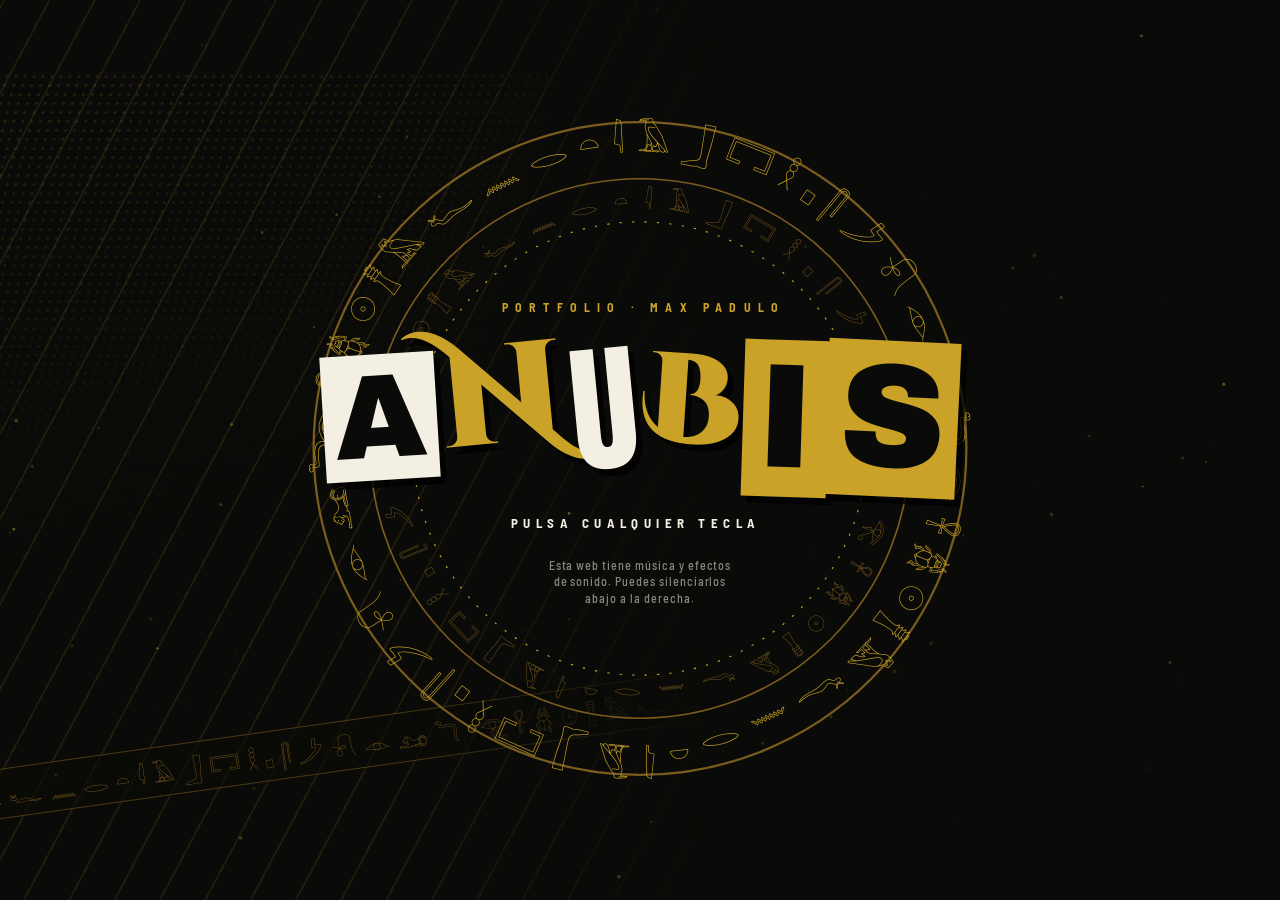
==== index.html @ 5a0233de "Carrera del chacal renovada y vitrina de logros con medallas - Carrera: arte nuevo (Anubis, obstácul" ====
<!doctype html>
<html lang="es">
<head>
<meta charset="utf-8">
<meta name="viewport" content="width=device-width, initial-scale=1, viewport-fit=cover">
<title>Max Padulo · Programador full stack en Andorra</title>
<meta name="description" content="Portfolio de Max Padulo Santamaría, programador full stack de Andorra interesado en la inteligencia artificial. Premio Nacional al Estudio, Grado Superior en DAM y proyectos como Diaria, Alfred y FastBow.">
<meta name="author" content="Max Padulo Santamaría">
<meta name="robots" content="index, follow">
<link rel="canonical" href="https://mrmaxpasa.github.io/">
<meta name="theme-color" content="#0A0A08">
<link rel="icon" type="image/png" sizes="32x32" href="favicon-32.png">
<link rel="icon" type="image/png" sizes="192x192" href="favicon-192.png">
<link rel="apple-touch-icon" href="apple-touch-icon.png">
<meta property="og:type" content="website">
<meta property="og:locale" content="es_ES">
<meta property="og:site_name" content="Max Padulo">
<meta property="og:title" content="Max Padulo · Programador full stack en Andorra">
<meta property="og:description" content="Portfolio de Max Padulo Santamaría, programador full stack de Andorra interesado en la inteligencia artificial. Premio Nacional al Estudio, Grado Superior en DAM y proyectos como Diaria, Alfred y FastBow.">
<meta property="og:url" content="https://mrmaxpasa.github.io/">
<meta property="og:image" content="https://mrmaxpasa.github.io/og-image.jpg">
<meta property="og:image:width" content="1200">
<meta property="og:image:height" content="630">
<meta property="og:image:alt" content="Max Padulo: portfolio con estética de videojuego protagonizado por un Anubis dorado">
<meta name="twitter:card" content="summary_large_image">
<meta name="twitter:title" content="Max Padulo · Programador full stack en Andorra">
<meta name="twitter:description" content="Portfolio de Max Padulo Santamaría, programador full stack de Andorra interesado en la inteligencia artificial. Premio Nacional al Estudio, Grado Superior en DAM y proyectos como Diaria, Alfred y FastBow.">
<meta name="twitter:image" content="https://mrmaxpasa.github.io/og-image.jpg">
<script type="application/ld+json">{"@context": "https://schema.org", "@type": "Person", "name": "Max Padulo Santamaría", "alternateName": ["Max Padulo", "MrMaxpasa"], "url": "https://mrmaxpasa.github.io/", "image": "https://mrmaxpasa.github.io/og-image.jpg", "email": "mailto:mister.printer3d@gmail.com", "jobTitle": "Programador full stack", "nationality": "Andorra", "address": {"@type": "PostalAddress", "addressCountry": "AD"}, "knowsLanguage": ["ca", "es", "fr", "en"], "knowsAbout": ["Desarrollo full stack", "Inteligencia artificial", "Aplicaciones multiplataforma", "JavaScript", "TypeScript", "React Native", "Kotlin", "Java", "Python", "SQL", "PHP", "C#"], "alumniOf": [{"@type": "EducationalOrganization", "name": "Salesians de Sarrià"}, {"@type": "EducationalOrganization", "name": "4Geeks Academy"}, {"@type": "EducationalOrganization", "name": "Centre de Formació Professional d'Aixovall"}, {"@type": "EducationalOrganization", "name": "Col·legi Sant Ermengol"}], "award": "Premio Nacional al Estudio (Premi Nacional a l'Estudi) de Bachillerato Profesional, curso 2023-2024, Gobierno de Andorra", "sameAs": ["https://github.com/MrMaxpasa", "https://t.me/MrMaxpasa"]}</script>
<link rel="stylesheet" href="fonts/fonts.css">
<style>
[hidden]{display:none!important}
body{margin:0}
.sr-only{position:absolute!important;width:1px;height:1px;padding:0;margin:-1px;overflow:hidden;clip:rect(0 0 0 0);white-space:nowrap;border:0}
/* Layout: pantalla única tipo menú de videojuego. Menú a la izquierda, Anubis a la derecha; en móvil, Anubis arriba y menú abajo. */
:root{
  --ink:#0A0A08;        /* negro base (igualado al fondo del vídeo) */
  --coal:#1C1814;       /* negro carbón: paneles */
  --bronze:#7A5C1E;     /* bordes, jeroglíficos */
  --gold:#C9A227;       /* títulos, selección */
  --gold-hi:#F5C842;    /* brillos */
  --ivory:#F4EFE3;      /* texto y contrastes */
  --lapis:#2456B8;      /* acento puntual */
  --papyrus:#EEE4CB;    /* hoja del expediente */
  --f-block:"Archivo Black","Arial Black",Impact,sans-serif;
  --f-cond:"Anton",Impact,"Arial Narrow",sans-serif;
  --f-egypt:"Cinzel Decorative","Trajan Pro",Georgia,serif;
  --f-ui:"Barlow Semi Condensed","Arial Narrow",system-ui,sans-serif;
  --f-mono:"JetBrains Mono",ui-monospace,Menlo,monospace;
  --f-glyph:"Noto Sans Egyptian Hieroglyphs",serif;
  --gx:max(16px,env(safe-area-inset-left,0px));
  --gxr:max(16px,env(safe-area-inset-right,0px));
  color-scheme:dark;
}
html,body{height:100%;background:var(--ink);color:var(--ivory)}
@supports (height:100dvh){html,body{height:100dvh}}
body{overflow:hidden;font-family:var(--f-ui);-webkit-font-smoothing:antialiased}
button{font:inherit;color:inherit}
:focus-visible{outline:2px solid var(--gold-hi);outline-offset:3px}

#app{position:relative;height:100%;overflow:hidden;background:var(--ink);isolation:isolate}

/* ---------- Anubis ---------- */
#anubisWrap{position:absolute;inset:0;z-index:0;transition:transform 0s}
#app[data-screen="dossier"] #anubisWrap{transform:scaleX(-1) translateX(19%)}
#app[data-screen="dossier"] #anubis{filter:brightness(.72)}
#anubis{position:absolute;inset:0;width:100%;height:100%;object-fit:cover;object-position:82% 0%;z-index:0;
  transform-origin:72% 100%;transition:opacity .25s, filter .3s;animation:breathe 5.2s ease-in-out infinite;background:var(--ink)}
@keyframes breathe{0%,100%{transform:scale(1)}50%{transform:scale(1.009) translateY(-.25%)}}
#app[data-screen="start"] #anubis,#app[data-screen="skills"] #anubis{opacity:0}
#app[data-screen="sealed"] #anubis{filter:brightness(.55) saturate(.8)}

/* ---------- Decorado ---------- */
.decor{position:absolute;inset:0;z-index:1;pointer-events:none;
  -webkit-mask-image:linear-gradient(90deg,#000 0,#000 30%,transparent 56%);mask-image:linear-gradient(90deg,#000 0,#000 30%,transparent 56%)}
.stripes{position:absolute;inset:-10%;background:repeating-linear-gradient(118deg,transparent 0 38px,rgba(122,92,30,.20) 38px 40px)}
.halftone{position:absolute;left:-8%;top:8%;width:46%;height:62%;transform:skewX(-14deg);
  background:radial-gradient(circle,rgba(201,162,39,.16) 1.1px,transparent 1.7px) 0 0/9px 9px;
  -webkit-mask-image:linear-gradient(160deg,#000 10%,transparent 75%);mask-image:linear-gradient(160deg,#000 10%,transparent 75%)}
.band{position:absolute;left:-12%;bottom:15%;width:84%;transform:rotate(-8deg);border-block:1px solid rgba(122,92,30,.6);
  overflow:hidden;white-space:nowrap;padding:6px 0;background:rgba(10,10,8,.6)}
.band span{display:inline-block;font-family:var(--f-glyph);font-size:22px;letter-spacing:.35em;color:var(--bronze);animation:marquee 60s linear infinite}
@keyframes marquee{to{transform:translateX(-50%)}}
#dust{position:absolute;inset:0;width:100%;height:100%;z-index:2;pointer-events:none;mix-blend-mode:screen;opacity:.75}

/* ---------- HUD ---------- */
.hud{position:absolute;left:0;right:0;z-index:5;display:flex;justify-content:space-between;align-items:flex-start;gap:12px;
  padding-left:var(--gx);padding-right:var(--gxr);pointer-events:none}
.hud.top{top:0;padding-block:14px 0}
.hud.bottom{bottom:0;align-items:flex-end;padding-block:28px 12px;background:linear-gradient(rgba(10,10,8,0),rgba(10,10,8,.92) 55%)}
.hud > *{pointer-events:auto}
.tag{font:700 11px/1 var(--f-ui);letter-spacing:.22em;text-transform:uppercase;background:var(--ink);color:var(--ivory);
  padding:7px 10px 6px;border:1px solid var(--ivory);transform:skewX(-10deg);box-shadow:4px 4px 0 var(--gold)}
.tag b{color:var(--gold)}
.cal{display:flex;align-items:stretch;transform:skewX(-10deg);background:var(--ivory);color:var(--ink);box-shadow:-4px 4px 0 var(--gold)}
.cal .d{font:400 30px/1 var(--f-cond);padding:6px 10px 4px;letter-spacing:.02em}
.cal .w{display:flex;flex-direction:column;justify-content:center;padding:4px 10px 4px 0;font:700 11px/1.25 var(--f-ui);letter-spacing:.18em}
.cal .w span:last-child{font-family:var(--f-mono);font-weight:500;letter-spacing:.04em;font-size:12px}
.keys{display:flex;flex-wrap:wrap;gap:6px 14px;font:700 10.5px/1 var(--f-ui);letter-spacing:.2em;color:rgba(244,239,227,.8)}
.keys span{display:inline-flex;align-items:center;gap:6px}
.keys kbd{font:700 10px/1 var(--f-ui);background:var(--ivory);color:var(--ink);padding:4px 6px 3px;transform:skewX(-12deg);letter-spacing:.08em}
.touch-only{display:none}
@media (hover:none) and (pointer:coarse){.keys .k-only{display:none}.touch-only{display:inline-flex}}
.hud-btns{display:flex;gap:8px;flex-wrap:wrap;justify-content:flex-end}
.hud-btns > *{pointer-events:auto}
.snd{display:inline-flex;align-items:center;gap:8px;background:var(--ink);border:1px solid var(--ivory);padding:7px 10px;cursor:pointer;
  font:700 10.5px/1 var(--f-ui);letter-spacing:.2em;transform:skewX(-10deg)}
.snd svg{width:16px;height:16px}
.snd[aria-pressed="false"] .on,.snd[aria-pressed="true"] .off{display:none}
.snd:hover{background:var(--gold);color:var(--ink)}
#app[data-screen="start"] .hud{opacity:0;pointer-events:none}
#app[data-screen="start"] .hud > *{pointer-events:none}

/* ---------- Pantallas ---------- */
.screen{position:absolute;inset:0;z-index:3;padding-left:var(--gx);padding-right:var(--gxr);padding-block:64px 56px}
.screen[hidden]{display:none!important}

/* letras collage */
.word{display:inline-flex;align-items:center;flex-wrap:nowrap;font-size:var(--fs,48px);line-height:1;white-space:nowrap;
  filter:drop-shadow(.05em .06em 0 rgba(0,0,0,.75))}
.lt{display:inline-block;font-size:calc(1em * var(--k,1));transform:translateY(var(--y,0)) rotate(var(--r,0));padding:0 .03em;margin-right:-.01em}
.lt.sp{width:.3em}
.l-a{font-family:var(--f-block);background:var(--ivory);color:var(--ink);padding:.03em .09em}
.l-b{font-family:var(--f-cond);color:var(--ivory)}
.l-c{font-family:var(--f-egypt);font-weight:900;color:var(--gold)}
.l-d{font-family:var(--f-block);background:var(--gold);color:var(--ink);padding:.03em .09em}
.l-e{font-family:var(--f-cond);background:var(--ink);color:var(--ivory);box-shadow:0 0 0 .045em var(--ivory);padding:0 .09em;margin:0 .07em}

/* ---------- Inicio ---------- */
#scr-start{display:grid;place-items:center;text-align:center;cursor:pointer}
.ring-wrap{position:absolute;left:50%;top:50%;width:min(86vmin,680px);aspect-ratio:1;transform:translate(-50%,-50%);transition:transform .6s cubic-bezier(.6,0,.2,1),opacity .6s}
.ring-wrap svg{width:100%;height:100%;overflow:visible}
.ring-a{transform-origin:300px 300px;animation:spin 90s linear infinite}
.ring-b{transform-origin:300px 300px;animation:spin 140s linear infinite reverse}
@keyframes spin{to{transform:rotate(360deg)}}
.start-core{position:relative;display:flex;flex-direction:column;align-items:center;gap:18px;transition:transform .5s,opacity .4s}
.start-core .kicker{font:700 12px/1 var(--f-ui);letter-spacing:.6em;color:var(--gold);padding-left:.6em}
.start-core .word{--fs:clamp(54px,11vw,128px)}
.press{font:700 13px/1 var(--f-ui);letter-spacing:.42em;color:var(--ivory);padding:10px 14px 9px .42em;animation:blink 1.4s steps(2,jump-none) infinite}
.press .t{display:none}
@media (hover:none) and (pointer:coarse){.press .k{display:none}.press .t{display:inline}}
@keyframes blink{50%{opacity:.25}}
.sound-note{font:500 12px/1.4 var(--f-ui);letter-spacing:.08em;color:rgba(244,239,227,.55);max-width:32ch}
#scr-start.leaving .ring-wrap{transform:translate(-50%,-50%) scale(2.6);opacity:0}
#scr-start.leaving .start-core{transform:scale(.9);opacity:0}
.flash{position:absolute;inset:0;z-index:11;pointer-events:none;background:radial-gradient(circle at 56% 30%,var(--gold-hi),rgba(201,162,39,.6) 30%,transparent 70%);opacity:0}
.flash.go{animation:flash .7s ease-out}
@keyframes flash{0%{opacity:0}20%{opacity:.85}100%{opacity:0}}

/* ---------- Menú ---------- */
#scr-menu{display:flex;flex-direction:column;justify-content:center}
.menu-col{display:flex;flex-direction:column;gap:clamp(10px,2vh,22px);max-width:min(600px,50vw);min-width:0}
.kick{font:700 11px/1 var(--f-ui);letter-spacing:.55em;color:rgba(244,239,227,.75)}
.name{display:flex;flex-direction:column;align-items:flex-start;gap:4px}
.name .w1{--fs:clamp(44px,6.4vw,92px)}
.name .w2{--fs:clamp(30px,4.6vw,66px);margin-left:.35em}
.pitch{position:relative;background:var(--ink);border:1px solid rgba(244,239,227,.85);padding:14px 16px 15px;max-width:46ch;transform:skewX(-4deg);box-shadow:6px 6px 0 rgba(201,162,39,.85)}
.pitch > *{transform:skewX(4deg)}
.pitch code{display:block;font:500 12px/1.4 var(--f-mono);color:var(--gold);margin-bottom:6px}
.pitch p{margin:0;font:500 15px/1.45 var(--f-ui);color:rgba(244,239,227,.92)}
.pitch .note{position:absolute;top:-10px;right:10px;font:700 9.5px/1 var(--f-ui);letter-spacing:.2em;background:var(--lapis);color:var(--ivory);padding:4px 7px}
.items{display:flex;flex-direction:column;align-items:flex-start;gap:clamp(2px,.8vh,10px);margin:0;padding:0;list-style:none}
.item{position:relative;isolation:isolate;display:flex;align-items:center;gap:.35em;background:none;border:0;padding:.06em .4em .06em .1em;cursor:pointer;--fs:clamp(26px,3.5vw,50px)}
.item::before{content:"";position:absolute;inset:6% -8% 6% -6%;background:var(--gold);transform:skewX(-18deg) scaleX(0);transform-origin:left;transition:transform .2s cubic-bezier(.3,1.5,.5,1);z-index:-1;box-shadow:5px 5px 0 var(--ink),6px 6px 0 var(--ivory)}
.item.sel::before{transform:skewX(-18deg) scaleX(1)}
.item.sel .l-b,.item.sel .l-c{color:var(--ink)}
.item.sel .l-d{background:var(--ink);color:var(--gold-hi)}
.item.sel .word{animation:jolt .26s ease-out}
.item .ptr{font-family:var(--f-glyph);font-size:.62em;color:var(--gold-hi);opacity:0;transform:translateX(-8px);transition:opacity .15s,transform .15s;text-shadow:0 0 10px rgba(245,200,66,.7)}
.item.sel .ptr{opacity:1;transform:none;animation:bob 1s ease-in-out infinite;color:var(--ink);text-shadow:none}
@keyframes jolt{0%{transform:translateX(0)}30%{transform:translateX(7px) rotate(-1deg)}60%{transform:translateX(-3px)}100%{transform:none}}
@keyframes bob{50%{transform:translateX(-5px)}}
.screen.enter .item{animation:slideIn .5s cubic-bezier(.2,.9,.25,1.15) both;animation-delay:calc(var(--i)*70ms + 120ms)}
.screen.enter .name,.screen.enter .pitch,.screen.enter .kick{animation:slideIn .5s cubic-bezier(.2,.9,.25,1.1) both}
.screen.enter .pitch{animation-delay:60ms}
@keyframes slideIn{from{opacity:0;transform:translateX(-60px) skewX(-8deg)}}

/* ---------- Cabecera de sección ---------- */
.sec-head{display:flex;align-items:flex-end;gap:14px;flex-wrap:wrap}
.sec-head .word{--fs:clamp(40px,6vw,84px)}
.esc{font:700 10px/1 var(--f-ui);letter-spacing:.22em;background:var(--ivory);color:var(--ink);padding:5px 8px 4px;transform:skewX(-12deg);border:0;cursor:pointer;margin-bottom:8px}
.esc:hover{background:var(--gold)}
.stamp{font:700 10px/1 var(--f-ui);letter-spacing:.22em;color:var(--lapis);border:2px solid var(--lapis);padding:5px 8px 4px;transform:rotate(-4deg);margin-bottom:10px;background:rgba(36,86,184,.08);color:#7FA2E8}
.screen.enter .sec-head{animation:slideIn .45s cubic-bezier(.2,.9,.25,1.1) both}
.stamp:empty{display:none}
.feat-link{display:inline-block;margin-top:10px;font:700 10px/1 var(--f-ui);letter-spacing:.18em;color:var(--ink);background:var(--gold-hi);padding:7px 10px 6px;text-decoration:none;transform:skewX(-10deg)}
.feat-link:hover,.feat-link:focus-visible{background:var(--ivory)}
.tools{display:flex;flex-wrap:wrap;gap:8px;padding:4px 10px 8px}
.tools .chip{font-size:10.5px;padding:6px 9px 5px}
.screen.enter .tools{animation:fadeUp .4s ease-out 1.2s both}

/* ---------- Habilidades ---------- */
#scr-skills{overflow-y:auto;overflow-x:hidden;scrollbar-width:thin;scrollbar-color:var(--bronze) transparent}
.skills-col{position:relative;z-index:2;display:flex;flex-direction:column;gap:18px;max-width:min(720px,58vw);min-width:0}
.group{display:flex;flex-direction:column;gap:2px;min-width:0}
.g-title{align-self:flex-start;font:400 19px/1 var(--f-cond);letter-spacing:.08em;background:var(--ivory);color:var(--ink);padding:6px 12px 5px;transform:skewX(-12deg);box-shadow:4px 4px 0 var(--gold);margin-bottom:8px}
.row{position:relative;display:grid;grid-template-columns:minmax(0,13.5em) minmax(80px,1fr) 7.6em;align-items:center;gap:6px 14px;padding:6px 10px;cursor:default;min-width:0}
.row::before{content:"";position:absolute;inset:0;background:rgba(201,162,39,.09);transform:skewX(-14deg) scaleX(0);transform-origin:left;transition:transform .18s;z-index:-1;border-left:4px solid var(--gold-hi)}
.row.sel::before{transform:skewX(-14deg) scaleX(1)}
.r-name{font:700 14.5px/1.15 var(--f-ui);letter-spacing:.14em;text-transform:uppercase;color:var(--ivory);min-width:0}
.track{position:relative;height:14px;transform:skewX(-22deg);border:1px solid rgba(201,162,39,.45);
  background:radial-gradient(circle,rgba(244,239,227,.14) .9px,transparent 1.3px) 0 0/5px 5px,var(--coal);overflow:hidden}
.fill{position:absolute;left:0;top:0;bottom:0;width:calc(var(--lv) * 20%);background:var(--gold);transform-origin:left}
.fill::after{content:"";position:absolute;right:0;top:0;bottom:0;width:5px;background:var(--gold-hi);box-shadow:0 0 10px 2px rgba(245,200,66,.8)}
.row.sel .fill{background:var(--gold-hi)}
.rank{display:flex;align-items:baseline;justify-content:flex-end;gap:6px;white-space:nowrap}
.rank .n{font:900 18px/1 var(--f-egypt);color:var(--gold-hi)}
.rank .t{font:700 9.5px/1 var(--f-ui);letter-spacing:.18em;color:rgba(244,239,227,.65)}
.use{grid-column:1/-1;max-height:0;overflow:hidden;opacity:0;transition:max-height .22s,opacity .2s;font:500 13px/1.35 var(--f-ui);color:var(--gold);letter-spacing:.04em}
.use::before{content:"𓂀 ";font-family:var(--f-glyph)}
.row.sel .use{max-height:3em;opacity:1}
.screen.enter .g-title{animation:slideIn .4s cubic-bezier(.2,.9,.25,1.1) both;animation-delay:calc(var(--g)*110ms + 80ms)}
.screen.enter .row{animation:rowIn .38s cubic-bezier(.2,.9,.3,1.1) both;animation-delay:calc(var(--d)*55ms + 160ms)}
.screen.enter .fill{animation:fillIn .65s cubic-bezier(.2,.8,.2,1) both;animation-delay:calc(var(--d)*55ms + 300ms)}
.screen.enter .fill::after{animation:glint .5s ease-out both;animation-delay:calc(var(--d)*55ms + 880ms)}
.screen.enter .rank{animation:pop .3s cubic-bezier(.3,1.8,.5,1) both;animation-delay:calc(var(--d)*55ms + 820ms)}
@keyframes rowIn{from{opacity:0;transform:translateX(-50px)}}
@keyframes fillIn{from{transform:scaleX(0)}}
@keyframes glint{0%{box-shadow:0 0 0 0 rgba(245,200,66,0)}40%{box-shadow:0 0 22px 8px rgba(245,200,66,1)}100%{box-shadow:0 0 10px 2px rgba(245,200,66,.8)}}
@keyframes pop{from{opacity:0;transform:scale(1.8)}}
.bust{position:fixed;right:0;top:0;bottom:0;width:44%;z-index:1;pointer-events:none;
  clip-path:polygon(22% 0,100% 0,100% 100%,0 100%);background:var(--ink) url("anubis-poster.jpg") no-repeat 61% 21%/360% auto;animation:kb 20s ease-in-out infinite alternate}
.bust::after{content:"";position:absolute;inset:0;background:radial-gradient(circle,rgba(201,162,39,.30) 1px,transparent 1.6px) 0 0/7px 7px;mix-blend-mode:screen;
  -webkit-mask-image:linear-gradient(100deg,#000 0,transparent 45%);mask-image:linear-gradient(100deg,#000 0,transparent 45%)}
@keyframes kb{from{background-position:61% 21%;background-size:360% auto}to{background-position:62% 19%;background-size:385% auto}}
.bust-frame{position:fixed;right:0;top:0;bottom:0;width:calc(44% + 9px);z-index:1;pointer-events:none;background:var(--gold);clip-path:polygon(calc(22% * 44 / 44) 0,100% 0,100% 100%,0 100%)}
.screen.enter .bust-frame{animation:bustIn .55s cubic-bezier(.2,.9,.2,1) both}
.screen.enter .bust{animation:bustIn .6s cubic-bezier(.2,.9,.2,1) both,kb 20s ease-in-out .6s infinite alternate}
@keyframes bustIn{from{clip-path:polygon(100% 0,100% 0,100% 100%,100% 100%)}}

/* ---------- Sala sellada ---------- */
#scr-sealed{display:flex;flex-direction:column;justify-content:center;gap:26px}
.tablet{position:relative;max-width:min(560px,52vw);background:var(--ivory);color:var(--ink);padding:22px 24px 22px;transform:skewX(-3deg);box-shadow:8px 8px 0 var(--gold),8px 8px 0 1px var(--ink)}
.tablet > *{transform:skewX(3deg)}
.cart{display:inline-flex;align-items:center;gap:.3em;font-family:var(--f-glyph);font-size:26px;color:var(--bronze);border:2px solid var(--bronze);border-radius:999px;padding:4px 18px;margin-bottom:12px;position:relative}
.cart::after{content:"";position:absolute;right:-9px;top:15%;bottom:15%;width:3px;background:var(--bronze)}
.tablet h2{margin:0 0 8px;font:400 30px/1 var(--f-cond);letter-spacing:.04em}
.tablet p{margin:0 0 8px;font:500 15.5px/1.45 var(--f-ui);max-width:48ch}
.tablet .soon{font:700 11px/1 var(--f-ui);letter-spacing:.22em;color:var(--bronze);margin-top:10px}
.screen.enter .tablet{animation:slideIn .5s cubic-bezier(.2,.9,.25,1.1) .12s both}

/* ---------- Expediente ---------- */
#scr-dossier{overflow-y:auto;overflow-x:hidden;display:flex;flex-direction:column;align-items:flex-end;gap:14px;scrollbar-width:thin;scrollbar-color:var(--bronze) transparent}
#scr-dossier .sec-head{width:min(800px,56vw)}
.sheet,.sheet *,#scr-dossier .sec-head{box-sizing:border-box}
.sheet{position:relative;width:min(800px,56vw);flex:none;color:var(--ink);padding:26px 30px 28px;transform:rotate(-.8deg);
  background:repeating-linear-gradient(0deg,rgba(122,92,30,.07) 0 2px,transparent 2px 7px),repeating-linear-gradient(90deg,rgba(122,92,30,.05) 0 3px,transparent 3px 11px),var(--papyrus);
  box-shadow:10px 10px 0 var(--gold),10px 10px 0 1px var(--ink);margin-bottom:8px}
.sh-top{display:flex;justify-content:space-between;align-items:baseline;gap:12px;flex-wrap:wrap;border-bottom:2px solid var(--ink);padding-bottom:8px;margin-bottom:20px;font:700 11px/1.2 var(--f-ui);letter-spacing:.24em}
.sh-top .no{font-family:var(--f-mono);font-weight:500;letter-spacing:.04em;color:var(--bronze)}
.id{display:grid;grid-template-columns:150px minmax(0,1fr);gap:26px;align-items:start}
.photo{position:relative;margin:0;width:150px}
.photo .pic{width:150px;aspect-ratio:3/4;background:var(--ink) url("anubis-poster.jpg") no-repeat 59% 17%/440% auto;border:6px solid #FBF8F1;outline:1px solid rgba(10,10,8,.25);transform:rotate(-3deg);box-shadow:4px 6px 0 rgba(10,10,8,.22)}
.photo svg{position:absolute;top:-20px;left:26px;width:22px;height:60px;transform:rotate(-6deg)}
.photo figcaption{margin-top:12px;text-align:center;font:700 10px/1.3 var(--f-ui);letter-spacing:.2em}
.photo .pend{position:absolute;top:10px;right:-12px;margin:0;transform:rotate(6deg);background:var(--papyrus)}
.fields{display:grid;gap:8px;margin:0;min-width:0}
.f{display:grid;grid-template-columns:7.2em minmax(0,1fr);gap:10px;align-items:baseline;border-bottom:1px dashed rgba(10,10,8,.28);padding-bottom:6px}
.f dt{font:700 10px/1 var(--f-ui);letter-spacing:.22em;color:var(--bronze)}
.f dd{margin:0;font:600 16px/1.25 var(--f-ui)}
.f.big dd{font:400 clamp(24px,2.5vw,34px)/1 var(--f-cond);letter-spacing:.02em}
.feat{margin:24px 0 4px;display:grid;grid-template-columns:auto minmax(0,1fr) auto;gap:16px;align-items:center;background:var(--ink);color:var(--ivory);padding:14px 20px;transform:skewX(-5deg);box-shadow:5px 5px 0 var(--gold)}
.feat > *{transform:skewX(5deg)}
.medal{width:64px;height:64px;flex:none}
.feat .kk{font:700 10px/1 var(--f-ui);letter-spacing:.3em;color:var(--gold-hi)}
.feat h3{margin:5px 0 3px;font:400 23px/1.05 var(--f-cond);letter-spacing:.03em}
.feat p{margin:0;font:500 13.5px/1.35 var(--f-ui);color:rgba(244,239,227,.78)}
.grade{text-align:center;padding-left:14px;border-left:1px solid rgba(201,162,39,.5)}
.grade b{display:block;font:900 32px/1 var(--f-egypt);color:var(--gold-hi)}
.grade span{font:700 9.5px/1 var(--f-ui);letter-spacing:.2em;color:rgba(244,239,227,.7)}
.decl{margin:22px 0 0;font:500 16px/1.65 var(--f-ui);max-width:64ch}
.decl mark{background:var(--ink);color:var(--gold-hi);padding:.04em .3em;font-weight:700;-webkit-box-decoration-break:clone;box-decoration-break:clone}
.cols{display:grid;grid-template-columns:minmax(0,1.15fr) minmax(0,1fr);gap:26px;margin-top:24px}
.blk{display:flex;flex-direction:column;gap:12px;min-width:0}
.blk + .blk{margin-top:14px}
.blk h4{align-self:flex-start;margin:0;font:400 18px/1 var(--f-cond);letter-spacing:.08em;background:var(--ink);color:var(--ivory);padding:6px 11px 5px;transform:skewX(-10deg)}
.tl{list-style:none;margin:0;padding:0 0 0 18px;border-left:2px solid var(--bronze);display:grid;gap:14px}
.tl li{position:relative}
.tl li::before{content:"";position:absolute;left:-25px;top:3px;width:10px;height:10px;background:var(--gold);transform:rotate(45deg);outline:1px solid var(--ink)}
.tl li.now::before{background:var(--lapis)}
.tl .when{font:500 11px/1 var(--f-mono);color:var(--bronze)}
.tl .what{font:700 14.5px/1.25 var(--f-ui);margin:4px 0 2px}
.tl .where{font:500 13px/1.35 var(--f-ui);color:rgba(10,10,8,.72)}
.pend{display:inline-block;font:700 8.5px/1 var(--f-ui);letter-spacing:.18em;color:var(--lapis);border:1px solid var(--lapis);padding:3px 5px 2px;margin-left:6px;vertical-align:2px;background:rgba(36,86,184,.06);white-space:nowrap}
.langs{display:grid;gap:9px}
.lang{display:flex;justify-content:space-between;align-items:baseline;gap:10px;border-bottom:1px dashed rgba(10,10,8,.28);padding-bottom:6px}
.lang b{font:700 14.5px/1.2 var(--f-ui)}
.lang span{font:500 12.5px/1.2 var(--f-ui);color:rgba(10,10,8,.72);text-align:right}
.verdict{position:relative;display:flex;align-items:center;gap:18px;margin-top:28px;padding:16px 190px 0 0;border-top:2px solid var(--ink);min-height:96px}
.verdict svg{width:104px;height:80px;flex:none}
.verdict .vk{font:700 10px/1 var(--f-ui);letter-spacing:.24em;color:var(--bronze)}
.verdict p{margin:6px 0 0;font:700 16px/1.35 var(--f-egypt)}
.seal{position:absolute;right:4px;bottom:-6px;font:400 26px/1 var(--f-cond);letter-spacing:.12em;color:var(--lapis);border:4px double var(--lapis);padding:9px 14px 7px;transform:rotate(-11deg);text-align:center;mix-blend-mode:multiply}
.seal small{display:block;font:700 9px/1 var(--f-ui);letter-spacing:.24em;margin-bottom:4px}
.screen.enter .sheet{animation:sheetIn .6s cubic-bezier(.2,.9,.25,1.05) both}
@keyframes sheetIn{from{opacity:0;transform:translateX(110px) rotate(6deg)}}
.screen.enter .photo{animation:dropIn .5s cubic-bezier(.3,1.4,.5,1) .35s both}
@keyframes dropIn{from{opacity:0;transform:translateY(-50px) rotate(-16deg)}}
.screen.enter .f{animation:fadeUp .35s ease-out both;animation-delay:calc(var(--i)*60ms + 380ms)}
@keyframes fadeUp{from{opacity:0;transform:translateY(10px)}}
.screen.enter .feat{animation:featIn .5s cubic-bezier(.2,.9,.3,1.2) .6s both}
@keyframes featIn{from{opacity:0;transform:skewX(-5deg) translateX(-60px)}}
.screen.enter .medal{animation:medal .7s cubic-bezier(.3,1.6,.5,1) .85s both}
@keyframes medal{from{opacity:0;transform:scale(.2) rotate(-180deg)}}
.screen.enter .decl{animation:fadeUp .4s ease-out .8s both}
.screen.enter .cols{animation:fadeUp .4s ease-out .9s both}
.screen.enter .verdict{animation:fadeUp .4s ease-out 1s both}
.screen.enter .seal{animation:slam .32s cubic-bezier(.5,0,.6,1.6) 1.35s both}
@keyframes slam{from{opacity:0;transform:rotate(-24deg) scale(2.8)}}

/* ---------- Templo de los juegos ---------- */
#scr-temple{overflow-y:auto;overflow-x:hidden;scrollbar-width:thin;scrollbar-color:var(--bronze) transparent}
.temple-sub{margin:-8px 0 2px;font:500 15px/1.45 var(--f-ui);color:rgba(244,239,227,.8);max-width:62ch}
.ankh-count{margin:0 0 8px auto;font:400 22px/1 var(--f-cond);letter-spacing:.05em;color:var(--ink);background:var(--gold-hi);padding:7px 12px 5px;transform:skewX(-10deg);box-shadow:4px 4px 0 var(--ivory);white-space:nowrap}
.ankh-count i{font-style:normal;font-family:var(--f-glyph);margin-right:6px}
.tcover{position:relative;aspect-ratio:16/9;overflow:hidden;border-bottom:2px solid var(--gold);background:var(--coal)}
.tcover.mem{display:grid;grid-template-columns:repeat(4,1fr);gap:6px;padding:12px 20%;background:radial-gradient(circle,rgba(201,162,39,.2),transparent 65%),var(--coal)}
.tcover.mem span{display:grid;place-items:center;font-family:var(--f-glyph);font-size:clamp(14px,1.7vw,24px);background:var(--papyrus);color:var(--ink);border:1px solid var(--ink);box-shadow:2px 2px 0 var(--gold)}
.tcover.mem span.b{background:var(--ink);color:var(--bronze);border-color:var(--gold)}
.tcover.mem span.ok{background:var(--ink);color:var(--gold-hi);border-color:var(--gold-hi);box-shadow:0 0 10px rgba(245,200,66,.6)}
.tcover.run{background:#02070d url("juegos/carrera/desierto.webp") 30% 62%/180% auto no-repeat;overflow:hidden}
.tcover.run .moon{position:absolute;right:8%;top:2%;width:30%;aspect-ratio:200/190;background:url("juegos/carrera/luna.webp") center/contain no-repeat;mix-blend-mode:screen}
.tcover.run .ruins{position:absolute;left:0;right:0;bottom:22%;height:40%;background:url("juegos/carrera/ruinas.webp") 0 100%/auto 100% repeat-x;filter:brightness(.6)}
.tcover.run .gnd{position:absolute;left:0;right:0;bottom:0;height:22%;background:linear-gradient(#1a140e,#0b0907);border-top:2px solid var(--gold)}
.tcover.run .obs{position:absolute;right:16%;bottom:21.5%;height:27%;aspect-ratio:70/168;background:url("juegos/carrera/obstaculos.webp") 21.31% 8.89%/1078.6% 126.8% no-repeat;transform:scaleX(-1);filter:drop-shadow(0 0 5px rgba(245,200,66,.5))}
.tcover.run .hero{position:absolute;left:12%;bottom:21%;height:58%;aspect-ratio:144/200;background:url("juegos/carrera/anubis.webp") no-repeat 22.89% 6.15%/1228.5% 132.5%;filter:drop-shadow(0 0 6px rgba(245,200,66,.75));animation:heroBob .5s ease-in-out infinite}
@keyframes heroBob{50%{transform:translateY(-4%)}}
.tcover.felt{background:radial-gradient(ellipse at 50% 70%,#1d3f7a,#0b1a36 62%,#060d1c)}
.tcover.felt .rail{position:absolute;left:6%;right:6%;top:46%;height:110%;border-radius:50%;border:3px solid #C9A227;box-shadow:0 0 0 4px #0A0A08,0 0 0 6px #7A5C1E}
.tcover .mc{position:absolute;width:15%;aspect-ratio:5/7;background:var(--papyrus);border-radius:4px;box-shadow:0 0 0 1px var(--ink),3px 3px 0 rgba(10,10,8,.6);display:grid;place-items:center;font-family:var(--f-glyph);font-size:clamp(15px,2vw,28px);color:var(--ink);transform:rotate(var(--rt,0));transform-origin:50% 130%}
.tcover .mc::before{content:attr(data-r);position:absolute;left:8%;top:5%;font:400 clamp(10px,1.1vw,15px)/1 var(--f-cond);color:var(--ink)}
.tcover .mc.fc{background:linear-gradient(var(--ink),var(--ink)) padding-box,var(--papyrus);border:3px solid var(--papyrus);box-shadow:0 0 0 1px var(--ink),inset 0 0 0 1px var(--gold),3px 3px 0 rgba(10,10,8,.6);color:var(--gold-hi)}
.tcover .mc.fc::before{color:var(--gold-hi)}
.tcover .v21{position:absolute;left:66%;top:22%;font:400 clamp(18px,2.2vw,30px)/1 var(--f-cond);background:var(--gold-hi);color:var(--ink);padding:4px 8px 3px;transform:skewX(-10deg);box-shadow:3px 3px 0 var(--ink)}
.tcover .ch{position:absolute;width:11%;aspect-ratio:1;border-radius:50%;background:radial-gradient(circle,#C9A227 0 46%,#0A0A08 46% 51%,transparent 51%),repeating-conic-gradient(#C9A227 0 22.5deg,#0A0A08 22.5deg 45deg);box-shadow:0 2px 0 rgba(0,0,0,.5)}
.tcover .ch.b{background:radial-gradient(circle,#2456B8 0 46%,#F4EFE3 46% 51%,transparent 51%),repeating-conic-gradient(#2456B8 0 22.5deg,#F4EFE3 22.5deg 45deg)}
.tcover.rl .whs{position:absolute;left:12%;top:8%;width:42%;border-radius:50%;box-shadow:5px 5px 0 rgba(201,162,39,.85)}
.tcover.rl .whs svg{display:block;width:100%;animation:whSpin 16s linear infinite;will-change:transform}
.tcover.rl .wh{position:absolute;left:14%;top:10%;width:40%;aspect-ratio:1;border-radius:50%;background:radial-gradient(circle,#0A0A08 0 20%,#C9A227 20% 23%,#2a2010 23% 60%,#C9A227 60% 62%,transparent 62%),repeating-conic-gradient(#0A0A08 0 9.73deg,#A8361C 9.73deg 19.46deg);box-shadow:0 0 0 4px #C9A227,0 8px 18px rgba(0,0,0,.6);animation:whSpin 16s linear infinite}
.tcover.rl .rn{position:absolute;width:11%;aspect-ratio:1;border-radius:50%;display:grid;place-items:center;font:400 clamp(12px,1.4vw,18px)/1 var(--f-cond);color:var(--ivory);box-shadow:0 0 0 2px var(--gold)}
.tcover.sn{display:grid;place-items:center;background:radial-gradient(circle at 70% 20%,rgba(201,206,214,.18),transparent 55%),var(--coal)}
.tcover.sn .snb{width:78%;aspect-ratio:10/3.1;display:grid;grid-template-columns:repeat(10,1fr);gap:2px;padding:5px;background:#3a2a14;box-shadow:0 0 0 2px var(--ivory),5px 5px 0 rgba(201,162,39,.85);transform:perspective(500px) rotateX(18deg)}
.tcover.sn .snb i{background:#E6D7B3;box-shadow:inset 0 0 0 1px #0A0A08;display:grid;place-items:center;font-style:normal;font-family:var(--f-glyph);font-size:clamp(9px,1vw,14px);color:var(--ink)}
.tcover.sn .snb i.g{background:#F5C842}.tcover.sn .snb i.w{background:#2a5ea8;color:#BFD3F2}
.tcover.sn .cn,.tcover.sn .spl{position:absolute;width:6.5%;aspect-ratio:1;transform:translate(-50%,-50%);filter:drop-shadow(0 2px 0 rgba(0,0,0,.5))}
.tcover.sn .cn{background:#F5C842;clip-path:polygon(50% 0,100% 100%,0 100%);box-shadow:inset 0 0 0 2px #0A0A08}
.tcover.sn .spl{background:linear-gradient(#EEF1F5 0 22%,#C9CED6 22% 40%,#9EA6B3 40% 60%,#C9CED6 60% 78%,#EEF1F5 78%);clip-path:polygon(0 0,100% 0,72% 40%,72% 60%,100% 100%,0 100%,28% 60%,28% 40%)}
.tcover.sn .stk{position:absolute;right:8%;bottom:9%;display:flex;gap:4px}
.tcover.sn .stk b{width:9px;height:42px;border-radius:5px;background:repeating-linear-gradient(0deg,#E6D7B3 0 8px,#cdbb91 8px 10px);box-shadow:inset 0 0 0 1.5px #0A0A08;transform:rotate(-8deg)}
.tcover.sn .stk b.d{background:#1c140a;transform:rotate(6deg)}
.tcard.sel .tcover.sn .stk b{animation:gcFlip .5s ease both}.tcard.sel .tcover.sn .stk b:nth-child(2){animation-delay:.06s}.tcard.sel .tcover.sn .stk b:nth-child(3){animation-delay:.12s}
.tcover.jc{background:radial-gradient(ellipse at 50% 30%,rgba(245,200,66,.2),transparent 60%),var(--coal)}
.tcover.jc .aj{position:absolute;left:2%;bottom:0;height:98%;filter:drop-shadow(0 0 10px rgba(0,0,0,.7))}
.tcover.jc .am{position:absolute;right:2%;bottom:0;height:70%;filter:drop-shadow(0 0 10px rgba(0,0,0,.7));transform-origin:50% 100%;transition:transform .3s}
.tcover.jc .sc{position:absolute;left:50%;top:14%;width:28%;transform:translateX(-50%)}.tcover.jc .sc svg{width:100%;height:auto}
.tcover.jc .cd{position:absolute;left:50%;bottom:12%;transform:translateX(-50%) rotate(-3deg);font:500 clamp(10px,1vw,13px)/1 var(--f-mono);color:var(--ink);background:var(--papyrus);padding:5px 8px;box-shadow:3px 3px 0 var(--gold);white-space:nowrap}
.tcard.sel .tcover.jc .am{animation:jcCov .6s cubic-bezier(.3,1.6,.5,1)}
@keyframes jcCov{40%{transform:translateX(-8%) scale(1.1) rotate(-5deg)}}
.tcard.sel .tcover.jc .sc svg{animation:gcSway 1.2s ease-in-out infinite}
.tcover.judge{display:grid;place-items:center;background:radial-gradient(circle,rgba(201,162,39,.16),transparent 65%),var(--coal)}
.tcover.judge svg{width:46%;height:auto;opacity:.55}
.tcard.sealed{cursor:not-allowed}
.tcard.sealed .tcover,.tcard.sealed .p-body{opacity:.55}
.tcard.sealed .p-tag{background:var(--lapis);color:var(--ivory)}
.tcard .seal-stamp{position:absolute;left:50%;top:38%;transform:translate(-50%,-50%) rotate(-10deg);font:400 26px/1 var(--f-cond);letter-spacing:.14em;color:#7FA2E8;border:3px double #7FA2E8;padding:7px 14px 5px;background:rgba(10,10,8,.6);z-index:2}
#scr-arena{padding:0;overflow:hidden}
#arena-stage{position:absolute;inset:0}
.arena-hud{position:absolute;left:0;right:0;top:0;z-index:3;display:flex;align-items:center;gap:12px;padding:14px max(16px,env(safe-area-inset-right,0px)) 0 max(16px,env(safe-area-inset-left,0px));pointer-events:none}
.arena-hud > *{pointer-events:auto}
.arena-hud .tag{max-width:46vw;overflow:hidden;text-overflow:ellipsis;white-space:nowrap}
.arena-score{margin-left:auto;font:400 22px/1 var(--f-cond);letter-spacing:.05em;color:var(--ink);background:var(--ivory);padding:7px 12px 5px;transform:skewX(-10deg);box-shadow:-4px 4px 0 var(--gold);font-variant-numeric:tabular-nums;white-space:nowrap}
.arena-score:empty{display:none}
.arena-score i.g{font-style:normal;font-family:var(--f-glyph);font-size:.8em}
.arena-hud .esc{margin:0}
.arena-loading{position:absolute;inset:0;display:grid;place-items:center;z-index:2}
.arena-loading[hidden],.results[hidden]{display:none!important}
.arena-loading span{font:700 13px/1 var(--f-ui);letter-spacing:.35em;color:var(--gold-hi);animation:blink 1.2s steps(2,jump-none) infinite}
.results{position:absolute;inset:0;z-index:4;display:grid;place-items:center;background:rgba(10,10,8,.74);padding:16px}
.res-card{position:relative;box-sizing:border-box;width:min(540px,100%);color:var(--ink);padding:22px 24px 20px;transform:rotate(-1deg);display:grid;grid-template-columns:minmax(0,1fr) auto;gap:6px 18px;
  background:repeating-linear-gradient(0deg,rgba(122,92,30,.07) 0 2px,transparent 2px 7px),var(--papyrus);box-shadow:10px 10px 0 var(--gold),10px 10px 0 1px var(--ink);animation:sheetInM .4s cubic-bezier(.2,.9,.25,1.05) both}
.res-k{grid-column:1/-1;display:flex;justify-content:space-between;align-items:center;gap:10px;flex-wrap:wrap;font:700 11px/1 var(--f-ui);letter-spacing:.3em;color:var(--bronze);border-bottom:2px solid var(--ink);padding-bottom:8px;margin-bottom:6px}
.res-new{background:var(--ink);color:var(--gold-hi);padding:5px 9px 4px;letter-spacing:.2em;animation:pop .45s cubic-bezier(.3,1.8,.5,1) .25s both}
.res-main{display:flex;flex-direction:column;gap:10px;min-width:0}
.res-score{font:400 clamp(46px,9vw,72px)/1 var(--f-cond);letter-spacing:.02em;font-variant-numeric:tabular-nums}
.res-score small{font-size:.38em;margin-left:6px;color:var(--bronze)}
.res-row{display:flex;justify-content:space-between;gap:12px;border-bottom:1px dashed rgba(10,10,8,.28);padding-bottom:5px;font:700 11px/1.2 var(--f-ui);letter-spacing:.16em;align-items:baseline}
.res-row b{font:400 20px/1 var(--f-cond);letter-spacing:.04em}
.res-row b i{font-style:normal;font-family:var(--f-glyph);margin-right:4px}
.res-portrait{width:92px;height:176px;align-self:end;background-repeat:no-repeat;filter:drop-shadow(0 0 8px rgba(245,200,66,.75));animation:dropIn .5s cubic-bezier(.3,1.4,.5,1) .2s both}
.res-detail{grid-column:1/-1;margin:2px 0 4px;font:500 13.5px/1.4 var(--f-ui);color:rgba(10,10,8,.72)}
.res-btns{grid-column:1/-1;display:flex;gap:12px;flex-wrap:wrap;margin-top:6px}
.res-btn{font:400 18px/1 var(--f-cond);letter-spacing:.08em;border:0;padding:10px 16px 8px;transform:skewX(-10deg);cursor:pointer;background:var(--ink);color:var(--ivory);box-shadow:4px 4px 0 var(--gold)}
.res-btn:hover,.res-btn:focus-visible{background:var(--gold-hi);color:var(--ink)}
.res-btn.alt{background:transparent;color:var(--ink);box-shadow:inset 0 0 0 2px var(--ink)}
.res-btn.alt:hover{background:var(--ink);color:var(--ivory)}
.res-btn kbd{font:700 10px/1 var(--f-ui);letter-spacing:.12em;margin-left:8px;opacity:.65}
#app[data-screen="temple"] #anubis,#app[data-screen="arena"] #anubis,#app[data-screen="casino"] #anubis{opacity:0}
#app[data-screen="arena"] .hud.bottom,#app[data-screen="casino"] .hud.bottom{background:none;padding-block:0 10px}
#app[data-screen="arena"] .snd .lbl,#app[data-screen="casino"] .snd .lbl{display:none}
#app[data-screen="arena"] .snd,#app[data-screen="casino"] .snd{padding:8px 10px}
#app[data-screen="arena"] .hud.top,#app[data-screen="arena"] .keys,#app[data-screen="arena"] .decor,#app[data-screen="arena"] #dust,
#app[data-screen="casino"] .hud.top,#app[data-screen="casino"] .keys,#app[data-screen="casino"] .decor,#app[data-screen="casino"] #dust{display:none}
#scr-casino{padding:0;overflow:hidden}
#casino-stage{position:absolute;inset:0}
#app[data-screen="casino"] .hud.bottom{left:auto;right:0;justify-content:flex-end}


/* Logros */
.ach-btn{margin:0 0 8px auto;display:inline-flex;align-items:center;gap:7px;font:400 17px/1 var(--f-cond);letter-spacing:.08em;color:var(--ivory);background:var(--ink);border:1.5px solid var(--gold);padding:7px 12px 5px;transform:skewX(-10deg);box-shadow:4px 4px 0 var(--gold);cursor:pointer}
.ach-btn i{font-style:normal;font-family:var(--f-glyph);color:var(--gold-hi)}
.ach-btn:hover,.ach-btn:focus-visible{background:var(--gold-hi);color:var(--ink)}
.ach-btn:hover i,.ach-btn:focus-visible i{color:var(--ink)}
.ach-btn+.ankh-count{margin-left:10px}
.am-medal{position:relative;flex:none;width:66px;height:66px;border-radius:50%;display:grid;place-items:center;background:url("juegos/logros/medallas.webp") 100% 0/500% 100% no-repeat;box-shadow:0 2px 6px rgba(0,0,0,.55)}
.am-medal.on.t-b{background-position:0 0}.am-medal.on.t-s{background-position:25% 0}.am-medal.on.t-g{background-position:50% 0}.am-medal.on.t-p{background-position:75% 0;box-shadow:0 0 14px rgba(111,149,232,.6),0 2px 6px rgba(0,0,0,.55)}
.am-medal.on.t-g{box-shadow:0 0 12px rgba(245,200,66,.45),0 2px 6px rgba(0,0,0,.55)}
.am-ic{display:block;width:50%;height:50%;background:url("juegos/logros/iconos.webp") 0 0/800% 500% no-repeat}
.am-medal:not(.on) .am-ic{filter:grayscale(1) brightness(.55);opacity:.5}
.am-medal i{font-style:normal;font:400 22px/1 var(--f-cond);color:rgba(244,239,227,.35)}
.am-medal.on::before,.am-medal.on::after{content:"";position:absolute;bottom:-11px;width:14px;height:18px;background:var(--lapis);z-index:-1;clip-path:polygon(0 0,100% 0,100% 100%,50% 75%,0 100%)}
.am-medal.on::before{left:13px;transform:rotate(14deg)}.am-medal.on::after{right:13px;transform:rotate(-14deg);background:#A8361C}
.ach-panel,.help{position:absolute;inset:0;z-index:9;display:grid;place-items:center;padding:70px 16px 24px;background:rgba(5,4,3,.78);backdrop-filter:blur(3px)}
.ach-panel[hidden],.help[hidden]{display:none!important}
.ach-card,.help-card{box-sizing:border-box;width:min(860px,100%);max-height:100%;display:flex;flex-direction:column;background:var(--ink);border:1.5px solid var(--gold);box-shadow:8px 8px 0 rgba(201,162,39,.4);padding:20px 22px;animation:sheetIn .32s cubic-bezier(.2,.9,.3,1.1) both}
.ach-head{display:flex;align-items:flex-end;gap:14px;flex-wrap:wrap}
.ach-head h3,.help-card h3{margin:2px 0 0;font:400 clamp(28px,4vw,42px)/1 var(--f-cond);letter-spacing:.04em;color:var(--ivory)}
.ach-k{font:700 10px/1.3 var(--f-ui);letter-spacing:.3em;color:var(--gold)}
.ach-count{margin-left:auto;font:400 26px/1 var(--f-cond);color:var(--ink);background:var(--gold-hi);padding:6px 12px 4px;transform:skewX(-10deg);box-shadow:4px 4px 0 var(--ivory)}
.ach-head .esc{margin:0 0 4px}
.ach-bar{height:6px;background:rgba(244,239,227,.12);margin:14px 0 12px;transform:skewX(-20deg)}
.ach-bar i{display:block;height:100%;background:linear-gradient(90deg,var(--gold),var(--gold-hi))}
.ach-tiers{display:flex;flex-wrap:wrap;gap:8px 18px;margin:0 0 10px}
.ach-tier{display:inline-flex;align-items:center;gap:8px}
.ach-tier .am-medal{width:26px;height:26px}.ach-tier .am-medal::before,.ach-tier .am-medal::after{display:none}
.ach-tier b{font:400 15px/1 var(--f-cond);letter-spacing:.08em;color:var(--ivory)}.ach-tier em{font:600 12px/1 var(--f-ui);font-style:normal;color:rgba(244,239,227,.6)}
.ach-gh{grid-column:1/-1;display:flex;align-items:center;gap:12px;margin:10px 0 -2px;font:400 15px/1 var(--f-cond);letter-spacing:.12em;color:var(--gold-hi)}
.ach-gh::after{content:"";flex:1;height:1px;background:linear-gradient(90deg,rgba(201,162,39,.6),transparent);order:1}
.ach-gh i{order:2;font:600 11px/1 var(--f-ui);font-style:normal;letter-spacing:.1em;color:rgba(244,239,227,.5)}
.ach-gh:first-child{margin-top:0}
.ach-rw{display:flex;flex-direction:column;align-items:flex-end;gap:5px}
.ach-rw small{font:700 9px/1 var(--f-ui);letter-spacing:.22em;color:rgba(244,239,227,.45)}
.ach-it.on.t-b .ach-rw small{color:#D9A070}.ach-it.on.t-s .ach-rw small{color:#D9DEE4}.ach-it.on.t-g .ach-rw small{color:var(--gold-hi)}.ach-it.on.t-p .ach-rw small{color:#8FB0F5}
.ach-it.on.t-p{background:linear-gradient(90deg,rgba(36,86,184,.18),rgba(201,162,39,.06));box-shadow:inset 0 0 0 1px rgba(143,176,245,.55)}
.ach-grid{list-style:none;margin:0;padding:6px 4px 14px;display:grid;grid-template-columns:repeat(2,minmax(0,1fr));gap:12px 16px;overflow:auto;scrollbar-width:thin;scrollbar-color:var(--bronze) transparent}
.ach-it{display:flex;align-items:center;gap:14px;padding:10px 12px 14px;background:rgba(244,239,227,.03);box-shadow:inset 0 0 0 1px rgba(201,162,39,.2)}
.ach-it.on{background:rgba(201,162,39,.08);box-shadow:inset 0 0 0 1px rgba(245,200,66,.5)}
.ach-tx{display:flex;flex-direction:column;gap:3px;min-width:0;flex:1}
.ach-tx b{font:400 18px/1 var(--f-cond);letter-spacing:.04em;color:var(--ivory)}
.ach-it:not(.on) .ach-tx b{color:rgba(244,239,227,.55)}
.ach-tx em{font:500 12.5px/1.35 var(--f-ui);font-style:normal;color:rgba(244,239,227,.65)}
.ach-rw{font:400 16px/1 var(--f-cond);color:var(--gold-hi);white-space:nowrap}
.ach-rw i,.achv-r i{font-style:normal;font-family:var(--f-glyph);margin-right:4px}
.ach-it:not(.on) .ach-rw{color:rgba(244,239,227,.35)}
.achv{position:absolute;right:16px;top:70px;z-index:14;display:flex;align-items:center;gap:14px;max-width:min(420px,calc(100% - 32px));box-sizing:border-box;padding:12px 16px 14px 14px;background:var(--ink);border:1.5px solid var(--gold-hi);box-shadow:6px 6px 0 rgba(201,162,39,.55);transform:translateX(calc(100% + 60px)) skewX(-6deg);visibility:hidden;transition:transform .45s cubic-bezier(.2,.9,.3,1.15),visibility 0s .45s;pointer-events:none}
.achv.on{transform:translateX(0) skewX(-6deg);visibility:visible;transition:transform .45s cubic-bezier(.2,.9,.3,1.15),visibility 0s}
.achv.t-p{border-color:#8FB0F5;box-shadow:6px 6px 0 rgba(36,86,184,.65),0 0 24px rgba(111,149,232,.35)}.achv.t-b{border-color:#D9A070}.achv.t-s{border-color:#D9DEE4}
.achv>*{transform:skewX(6deg)}
.achv-t{display:flex;flex-direction:column;gap:3px;min-width:0}
.achv-t small{font:700 9.5px/1 var(--f-ui);letter-spacing:.3em;color:var(--gold-hi)}
.achv-t b{font:400 21px/1 var(--f-cond);letter-spacing:.04em;color:var(--ivory)}
.achv-t em{font:500 12px/1.3 var(--f-ui);font-style:normal;color:rgba(244,239,227,.7)}
.achv-r{margin-left:auto;font:400 22px/1 var(--f-cond);color:var(--ink);background:var(--gold-hi);padding:6px 9px 4px;white-space:nowrap}
.help-card{width:min(640px,100%);overflow:auto;gap:2px}
.help-card section{border-top:1px dashed rgba(244,239,227,.2);padding:10px 0 4px;margin-top:6px}
.help-card h4{margin:0 0 4px;font:400 17px/1 var(--f-cond);letter-spacing:.08em;color:var(--gold-hi)}
.help-card p{margin:0;font:500 14.5px/1.5 var(--f-ui);color:rgba(244,239,227,.86)}
.help-card .res-btn{align-self:flex-start;margin-top:14px}
.help-btn[hidden]{display:none}
.arena-hud .help-btn{margin-left:4px}
@media (max-width:720px){.ach-grid{grid-template-columns:1fr}.achv{top:auto;bottom:90px;right:12px}.ach-btn{font-size:14px}}
/* Tarjetas de juego con estética de selección de videojuego */
.tcard:not(.wide){overflow:visible}
.tcard:not(.wide) .tcover{transition:filter .25s}
.tcard:not(.wide):not(.sel) .tcover{filter:saturate(.8) brightness(.82)}
.gc-num{position:absolute;left:-12px;top:-16px;z-index:4;font:400 clamp(38px,3.4vw,50px)/1 var(--f-cond);color:var(--ivory);-webkit-text-stroke:2px var(--ink);paint-order:stroke fill;text-shadow:4px 4px 0 var(--gold);transform:skewX(-10deg) rotate(-6deg);transition:transform .22s cubic-bezier(.3,1.6,.5,1),color .15s;pointer-events:none}
.tcard.sel .gc-num{color:var(--gold-hi);text-shadow:4px 4px 0 var(--ink),5px 5px 0 var(--ivory);transform:skewX(-10deg) rotate(-10deg) scale(1.16)}
.tcard .tcover::after{content:"";position:absolute;inset:0;z-index:3;pointer-events:none;background:linear-gradient(115deg,transparent 38%,rgba(245,200,66,.32) 47%,rgba(255,255,255,.12) 50%,transparent 58%);transform:translateX(-130%)}
.tcard.sel .tcover::after{animation:gcShine .85s cubic-bezier(.3,.6,.4,1)}
@keyframes gcShine{to{transform:translateX(130%)}}
.tcard .p-name{position:relative;isolation:isolate;align-self:flex-start;padding:3px 12px 1px 4px;transition:color .15s}
.tcard .p-name::before{content:"";position:absolute;inset:0 -4px 0 -6px;z-index:-1;background:var(--gold);transform:skewX(-18deg) scaleX(0);transform-origin:left;transition:transform .2s cubic-bezier(.3,1.5,.5,1);box-shadow:4px 4px 0 var(--ink),5px 5px 0 var(--ivory)}
.tcard.sel .p-name{color:var(--ink)}
.tcard.sel .p-name::before{transform:skewX(-18deg) scaleX(1)}
.tcard.sel .p-name span{display:inline-block;animation:jolt .26s ease-out}
.gc-foot{margin-top:auto;padding-top:9px;display:flex;align-items:center;gap:10px;border-top:1px dashed rgba(244,239,227,.25)}
.gc-rec{font:700 10.5px/1 var(--f-ui);letter-spacing:.2em;color:rgba(244,239,227,.6);display:flex;align-items:baseline;gap:7px}
.gc-rec::before{content:"";width:7px;height:7px;background:var(--gold-hi);transform:rotate(45deg);align-self:center}
.gc-rec.dev::before{background:var(--lapis)}
.gc-rec b{font:400 19px/1 var(--f-cond);letter-spacing:.04em;color:var(--gold-hi)}
.gc-play{margin-left:auto;font:400 17px/1 var(--f-cond);letter-spacing:.08em;color:var(--gold-hi);padding:7px 12px 5px;transform:skewX(-10deg);box-shadow:inset 0 0 0 1.5px var(--gold);transition:background .15s,color .15s,transform .22s cubic-bezier(.3,1.6,.5,1),box-shadow .15s;white-space:nowrap}
.tcard.sel .gc-play{background:var(--gold-hi);color:var(--ink);box-shadow:3px 3px 0 var(--ink),4px 4px 0 var(--ivory);transform:skewX(-10deg) translateX(-4px) scale(1.06)}
.tcard.sealed .gc-num{color:rgba(244,239,227,.45)}
/* portadas que reaccionan al seleccionar */
.tcover.mem span{transition:transform .3s}
.tcard.sel .tcover.mem span{animation:gcFlip .55s cubic-bezier(.3,1.4,.5,1) both;animation-delay:calc(var(--j)*35ms)}
@keyframes gcFlip{0%{transform:rotateY(0)}50%{transform:rotateY(90deg) scale(.9)}100%{transform:rotateY(0)}}
.tcover .mc{transition:transform .35s cubic-bezier(.3,1.5,.5,1)}
.tcard.sel .tcover.pk .mc{transform:rotate(calc(var(--rt,0deg)*1.45)) translateY(-8%)}
.tcard.sel .tcover.bj .mc{transform:rotate(calc(var(--rt,0deg)*1.6)) translateY(-8%)}
.tcard.sel .tcover .v21{animation:pop .45s cubic-bezier(.3,1.8,.5,1)}
.tcard.sel .tcover.rl .rn{animation:pop .45s cubic-bezier(.3,1.8,.5,1) both}
.tcard.sel .tcover.rl .rn:nth-of-type(2){animation-delay:.08s}.tcard.sel .tcover.rl .rn:nth-of-type(3){animation-delay:.16s}
.tcard.sel .tcover.judge svg{animation:gcSway 1.2s ease-in-out infinite}
@keyframes gcSway{0%,100%{transform:rotate(-4deg)}50%{transform:rotate(4deg)}}
@media (prefers-reduced-motion:reduce){.tcard.sel .tcover *{animation:none!important}.tcard .tcover::after{display:none}}
.tcard.wide{grid-column:1/-1;flex-direction:row;overflow:hidden}
.cbn{position:relative;flex:1;min-height:clamp(260px,25vw,340px);display:flex;align-items:stretch;overflow:hidden;background:#0d0b09;isolation:isolate}
.cbn-bg{position:absolute;inset:0;background:url("juegos/casino/sala-h.webp") center 38%/cover;filter:brightness(.62) saturate(1.1);transform:scale(1.06);transition:transform .7s cubic-bezier(.2,.8,.3,1);z-index:-3}
.tcard.wide.sel .cbn-bg,.tcard.wide:hover .cbn-bg{transform:scale(1.12)}
.cbn::after{content:"";position:absolute;inset:0;z-index:-1;pointer-events:none;background:linear-gradient(90deg,rgba(10,10,8,.96) 0%,rgba(10,10,8,.82) 34%,rgba(10,10,8,.15) 62%,rgba(10,10,8,.35) 100%),linear-gradient(0deg,rgba(10,10,8,.7),transparent 30%)}
.cbn-ht{position:absolute;left:-4%;top:-10%;width:46%;height:130%;z-index:-2;transform:skewX(-14deg);background:radial-gradient(circle,rgba(201,162,39,.2) 1.1px,transparent 1.7px) 0 0/9px 9px;-webkit-mask-image:linear-gradient(160deg,#000 10%,transparent 80%);mask-image:linear-gradient(160deg,#000 10%,transparent 80%)}
.cbn-band{position:absolute;left:42%;right:-6%;bottom:5%;z-index:2;display:flex;white-space:nowrap;overflow:hidden;transform:rotate(-3deg);background:var(--ink);border-block:2px solid var(--gold);padding:7px 0 5px;box-shadow:0 8px 0 rgba(201,162,39,.25)}
.cbn-trk{display:flex;width:max-content;animation:cbnScroll 34s linear infinite;will-change:transform;backface-visibility:hidden}
.cbn-band span{flex:none;font:400 clamp(15px,1.5vw,20px)/1 var(--f-cond);letter-spacing:.14em;color:var(--gold-hi);padding-right:.6em}
@keyframes cbnScroll{from{transform:translate3d(0,0,0)}to{transform:translate3d(-50%,0,0)}}
.cbn-crew{position:absolute;right:1%;bottom:0;height:96%;width:min(54%,640px);display:flex;align-items:flex-end;justify-content:center;z-index:1}
.cbn-crew img{height:76%;width:auto;margin:0 -4.5%;filter:drop-shadow(0 0 14px rgba(0,0,0,.85)) brightness(.92);transition:transform .35s cubic-bezier(.3,1.4,.5,1),filter .3s;transform-origin:50% 100%}
.cbn-crew img.a{height:100%;z-index:2;filter:drop-shadow(0 0 18px rgba(245,200,66,.35)) drop-shadow(0 0 14px rgba(0,0,0,.85))}
.tcard.wide.sel .cbn-crew img,.tcard.wide:hover .cbn-crew img{transform:translateY(-3%);filter:drop-shadow(0 0 14px rgba(0,0,0,.85)) brightness(1.05);transition-delay:calc(var(--k)*45ms)}
.tcard.wide.sel .cbn-crew img.a,.tcard.wide:hover .cbn-crew img.a{transform:translateY(-3%) scale(1.03);filter:drop-shadow(0 0 22px rgba(245,200,66,.55)) drop-shadow(0 0 14px rgba(0,0,0,.85))}
.cbn-txt{position:relative;z-index:3;display:flex;flex-direction:column;align-items:flex-start;gap:8px;padding:clamp(18px,2vw,28px) clamp(18px,2.2vw,30px);max-width:min(560px,52%);text-align:left}
.cbn-kick{font:700 10px/1 var(--f-ui);letter-spacing:.34em;white-space:nowrap;color:var(--ink);background:var(--gold-hi);padding:5px 9px 4px;transform:skewX(-10deg)}
.cbn-title{--fs:clamp(52px,6.4vw,92px);margin-top:2px}
.cbn-sub{font:700 clamp(11px,1vw,14px)/1 var(--f-egypt);letter-spacing:.6em;color:var(--gold-hi);margin:6px 0 2px .2em}
.cbn-p{margin:2px 0 0;font:500 14.5px/1.45 var(--f-ui);color:rgba(244,239,227,.86)}
.cbn-games{display:flex;flex-wrap:wrap;gap:8px;margin-top:2px}
.cbn-games span{font:400 15px/1 var(--f-cond);letter-spacing:.1em;color:var(--ink);background:var(--ivory);padding:5px 10px 4px;transform:skewX(-10deg);box-shadow:3px 3px 0 var(--gold)}
.cbn-games span.soon{background:transparent;color:rgba(244,239,227,.5);box-shadow:inset 0 0 0 1px rgba(244,239,227,.35)}
.cbn-foot{display:flex;align-items:center;gap:16px;flex-wrap:wrap;margin-top:8px}
.cbn-go{position:relative;font:400 clamp(20px,2vw,26px)/1 var(--f-cond);letter-spacing:.08em;color:var(--ink);background:var(--gold-hi);padding:11px 18px 9px;transform:skewX(-12deg);box-shadow:5px 5px 0 var(--ink),6px 6px 0 var(--ivory)}
.cbn-go::after{content:"";position:absolute;inset:0;box-shadow:0 0 26px 4px rgba(245,200,66,.65);opacity:0;animation:cbnGlow 2.4s ease-in-out infinite;pointer-events:none}
@keyframes cbnGlow{50%{opacity:1}}
.tcard.wide.sel .cbn-go,.tcard.wide:hover .cbn-go{background:var(--ivory)}
.cbn-wallet{font:400 18px/1 var(--f-cond);letter-spacing:.06em;color:var(--gold-hi)}
.cbn-wallet i{font-style:normal;font-family:var(--f-glyph);margin-right:6px}
@media (max-width:720px){.cbn{min-height:540px}.cbn-kick{font-size:8.5px;letter-spacing:.16em;max-width:calc(100% - 70px);overflow:hidden;text-overflow:ellipsis}.cbn-band{left:-6%;bottom:6%}.cbn-foot{flex-direction:column;align-items:flex-start;gap:10px}.cbn::after{background:linear-gradient(180deg,rgba(10,10,8,.95) 0%,rgba(10,10,8,.8) 46%,rgba(10,10,8,.1) 72%,rgba(10,10,8,.5) 100%)}
  .cbn-txt{max-width:100%}.cbn-crew{width:100%;height:38%;right:0}.cbn-p{font-size:13.5px}.cbn-ht{width:80%}}
@media (prefers-reduced-motion:reduce){.cbn-trk,.cbn-go::after{animation:none}}
.tcard.wide .tcover{aspect-ratio:auto;flex:1.35;min-height:230px;border-bottom:0;border-right:2px solid var(--gold)}
.tcard.wide .p-body{flex:1;justify-content:center}
.tcover.casino{background:radial-gradient(ellipse at 50% 120%,#271e14,#0d0b09 70%)}
.tcover.casino .col{position:absolute;top:0;bottom:0;width:6%;background:linear-gradient(90deg,#1b150e,#3d301e 40%,#16110b)}
.tcover.casino .mq{position:absolute;left:50%;top:12%;transform:translateX(-50%);display:flex;flex-direction:column;align-items:center;gap:4px;padding:10px 22px 8px;border:6px solid transparent;
  background:linear-gradient(#0A0A08,#0A0A08) padding-box,repeating-linear-gradient(90deg,#F5C842 0 6px,#5a4416 6px 12px) border-box;background-size:auto,12px 100%;animation:mqChase 1.2s steps(2) infinite;box-shadow:0 0 24px rgba(245,200,66,.25)}
@keyframes mqChase{to{background-position:0 0,12px 0}}
.tcover.casino .mq b{font:400 clamp(30px,4.4vw,58px)/1 var(--f-cond);letter-spacing:.06em;color:var(--gold-hi)}
.tcover.casino .mq small{font:700 clamp(9px,.9vw,12px)/1 var(--f-egypt);letter-spacing:.45em;color:var(--ivory)}
.tcover.casino .mc{width:10%}
.tcover.casino .wh{position:absolute;right:38%;bottom:-18%;width:26%;aspect-ratio:1;border-radius:50%;background:radial-gradient(circle,#0A0A08 0 22%,#C9A227 22% 25%,transparent 25%),repeating-conic-gradient(#0A0A08 0 10deg,#2456B8 10deg 20deg,#0A0A08 20deg 30deg,#A8361C 30deg 40deg);box-shadow:0 0 0 4px #C9A227;animation:whSpin 18s linear infinite;opacity:.85}
@keyframes whSpin{to{transform:rotate(360deg)}}
.tcard.casino-c .p-tag{background:var(--gold-hi);color:var(--ink)}
@media (max-width:720px){.tcard.wide{flex-direction:column}.tcard.wide .tcover{aspect-ratio:16/9;min-height:0;border-right:0;border-bottom:2px solid var(--gold)}}
@media (prefers-reduced-motion:reduce){.tcover.casino .mq,.tcover.casino .wh{animation:none}}
@media (hover:none) and (pointer:coarse){.res-btn kbd{display:none}}

/* ---------- Proyectos ---------- */
#scr-projects{overflow-y:auto;overflow-x:hidden;scrollbar-width:thin;scrollbar-color:var(--bronze) transparent}
.proj-wrap{display:flex;flex-direction:column;gap:22px;max-width:1240px;min-width:0}
.p-sec{display:flex;flex-direction:column;gap:6px;min-width:0}
.feat-grid{display:grid;grid-template-columns:repeat(3,minmax(0,1fr));gap:24px;padding:6px 8px 8px 4px}
#temple-grid{gap:30px 26px;padding:16px 10px 10px 14px}
.gc-sep{grid-column:1/-1;display:flex;align-items:center;flex-wrap:wrap;gap:6px 16px;margin:14px 0 -6px}
.gc-sep-k{font:400 clamp(18px,2vw,24px)/1 var(--f-cond);letter-spacing:.06em;color:var(--ink);background:var(--gold);padding:6px 14px 5px;transform:skewX(-8deg);box-shadow:4px 4px 0 rgba(0,0,0,.6)}
.gc-sep-line{flex:1;min-width:40px;height:2px;background:linear-gradient(90deg,var(--gold),rgba(201,162,39,0))}
.gc-sep-s{flex-basis:100%;font:500 13px/1.3 var(--f-ui);letter-spacing:.04em;color:rgba(244,236,216,.62)}
.other-grid{display:grid;grid-template-columns:repeat(2,minmax(0,1fr));gap:20px;max-width:920px;padding:6px 8px 8px 4px}
.pcard{position:relative;display:flex;flex-direction:column;text-align:left;border:0;padding:0;cursor:pointer;min-width:0;
  background:var(--ink);color:var(--ivory);outline:1px solid rgba(244,239,227,.7);box-shadow:7px 7px 0 var(--gold);transform:rotate(var(--rot,0deg));transition:transform .18s cubic-bezier(.3,1.4,.5,1),box-shadow .18s,outline-color .18s}
.pcard:nth-child(3n+1){--rot:-1.2deg}.pcard:nth-child(3n+2){--rot:.8deg}.pcard:nth-child(3n){--rot:-.5deg}
.pcard.sel{transform:rotate(0) translateY(-6px);box-shadow:10px 10px 0 var(--gold-hi);outline:2px solid var(--gold-hi);z-index:2}
.p-img{position:relative;aspect-ratio:16/9;background:var(--coal) no-repeat center/cover;overflow:hidden;border-bottom:2px solid var(--gold)}
.p-img::after{content:"";position:absolute;inset:0;background:radial-gradient(circle,rgba(10,10,8,.35) 1px,transparent 1.5px) 0 0/5px 5px;pointer-events:none}
.p-img.top{background-position:center 8%}
.p-img.contain{background-size:auto 78%;background-color:#F2F2F2}
.p-img.voice{display:flex;align-items:center;justify-content:center;gap:5px;background:radial-gradient(circle at 50% 55%,rgba(201,162,39,.25),transparent 60%),var(--coal)}
.p-img.voice i{display:block;width:7px;height:24px;background:var(--gold-hi);transform-origin:center;animation:wave 1.1s ease-in-out infinite;animation-delay:calc(var(--k)*-.12s)}
.p-img.voice b{position:absolute;bottom:10px;left:12px;font:400 13px/1 var(--f-cond);letter-spacing:.3em;color:var(--gold)}
@keyframes wave{0%,100%{transform:scaleY(.35)}50%{transform:scaleY(calc(1 + var(--k)*.12))}}
.p-tag{position:absolute;top:10px;right:-8px;z-index:2;font:700 9.5px/1 var(--f-ui);letter-spacing:.2em;background:var(--gold-hi);color:var(--ink);padding:5px 8px 4px;transform:skewX(-12deg);box-shadow:3px 3px 0 var(--ink)}
.p-body{display:flex;flex-direction:column;gap:8px;padding:14px 16px 14px;flex:1}
.p-name{margin:0;font:400 clamp(24px,2.3vw,32px)/1 var(--f-cond);letter-spacing:.03em}
.p-sub{font:500 11px/1 var(--f-mono);color:var(--gold)}
.p-short{margin:0;font:500 14px/1.4 var(--f-ui);color:rgba(244,239,227,.85)}
.chips{display:flex;flex-wrap:wrap;gap:5px}
.chip{font:700 9.5px/1 var(--f-ui);letter-spacing:.12em;text-transform:uppercase;border:1px solid rgba(201,162,39,.7);color:var(--gold-hi);padding:4px 6px 3px}
.p-foot{margin-top:auto;padding-top:6px;display:flex;justify-content:space-between;align-items:center;gap:10px;border-top:1px dashed rgba(244,239,227,.25)}
.p-status{font:600 11.5px/1.3 var(--f-ui);color:rgba(244,239,227,.7)}
.p-status::before{content:"";display:inline-block;width:7px;height:7px;margin-right:6px;background:var(--gold-hi);transform:rotate(45deg) translateY(-1px)}
.p-status.dev::before{background:var(--lapis)}
.p-go{font:700 10px/1 var(--f-ui);letter-spacing:.18em;color:var(--gold-hi);white-space:nowrap}
.other-grid .pcard{flex-direction:row;background:var(--papyrus);color:var(--ink);outline-color:var(--ink);box-shadow:6px 6px 0 var(--gold)}
.other-grid .p-img{aspect-ratio:auto;width:38%;flex:none;border-bottom:0;border-right:2px solid var(--ink)}
.other-grid .p-sub,.other-grid .chip{color:var(--bronze);border-color:rgba(122,92,30,.6)}
.other-grid .p-short,.other-grid .p-status{color:rgba(10,10,8,.78)}
.other-grid .p-go{color:var(--ink)}
.other-grid .p-foot{border-top-color:rgba(10,10,8,.25)}
.other-grid .p-name{font-size:24px}
.screen.enter .pcard{animation:cardIn .5s cubic-bezier(.2,.9,.25,1.15) both;animation-delay:calc(var(--i)*90ms + 150ms)}
@keyframes cardIn{from{opacity:0;transform:translateY(40px) rotate(6deg) scale(.94)}}
.screen.enter .p-sec .g-title{animation:slideIn .4s cubic-bezier(.2,.9,.25,1.1) .1s both}
/* panel de misión */
.mission{position:fixed;top:0;right:0;bottom:0;z-index:4;width:min(580px,48vw);background:var(--ink);border-left:3px solid var(--gold);box-shadow:-14px 0 0 rgba(201,162,39,.25);
  overflow-y:auto;padding:64px max(24px,env(safe-area-inset-right,0px)) 70px 28px;display:flex;flex-direction:column;gap:14px;animation:missionIn .38s cubic-bezier(.2,.9,.25,1.05) both;scrollbar-width:thin;scrollbar-color:var(--bronze) transparent}
@keyframes missionIn{from{transform:translateX(100%)}}
.mission[hidden]{display:none!important}
.mission,.mission *{box-sizing:border-box}
.mission .m-top{display:flex;justify-content:space-between;align-items:center;gap:10px}
.mission .m-k{font:700 10.5px/1 var(--f-ui);letter-spacing:.3em;color:var(--gold-hi)}
.mission .m-img{aspect-ratio:16/9;background:var(--coal) no-repeat center/cover;outline:1px solid rgba(244,239,227,.6);box-shadow:6px 6px 0 var(--gold)}
.mission .m-img.top{background-position:center 8%}
.mission .m-img.contain{background-size:auto 80%;background-color:#F2F2F2}
.mission .word{--fs:clamp(34px,3.6vw,52px)}
.mission .m-sub{font:500 12px/1 var(--f-mono);color:var(--gold)}
.mission .m-status{display:inline-flex;align-self:flex-start;font:700 10.5px/1 var(--f-ui);letter-spacing:.16em;background:var(--ivory);color:var(--ink);padding:6px 9px 5px;transform:skewX(-10deg)}
.mission p{margin:0;font:500 15.5px/1.5 var(--f-ui);color:rgba(244,239,227,.92)}
.mission h5{margin:8px 0 0;font:400 17px/1 var(--f-cond);letter-spacing:.1em;color:var(--ivory);align-self:flex-start;border-bottom:2px solid var(--gold);padding-bottom:4px}
.mission ul{list-style:none;margin:0;padding:0;display:grid;gap:10px}
.mission li{position:relative;padding-left:22px;font:500 14.5px/1.45 var(--f-ui);color:rgba(244,239,227,.9)}
.mission li::before{content:"";position:absolute;left:2px;top:6px;width:8px;height:8px;background:var(--gold-hi);transform:rotate(45deg)}
.mission .m-repo{margin-top:6px;align-self:flex-start;font:700 10.5px/1 var(--f-ui);letter-spacing:.18em;color:var(--ivory);border:1px dashed rgba(244,239,227,.5);padding:8px 10px 7px}
.mission .m-repo a{color:var(--gold-hi)}
.mission li,.mission h5,.mission .chips{animation:fadeUp .35s ease-out both;animation-delay:calc(var(--i,0)*60ms + 200ms)}
#app[data-screen="projects"] #anubis{opacity:0}

/* ---------- Contacto ---------- */
#scr-contact{display:flex;flex-direction:column;justify-content:center;overflow-y:auto;overflow-x:hidden;scrollbar-width:thin;scrollbar-color:var(--bronze) transparent}
.contact-col{display:flex;flex-direction:column;gap:16px;max-width:min(640px,52vw);min-width:0}
.c-intro{background:var(--ink);border:1px solid rgba(244,239,227,.85);padding:13px 16px 14px;max-width:52ch;transform:skewX(-4deg);box-shadow:6px 6px 0 rgba(201,162,39,.85)}
.c-intro p{margin:0;transform:skewX(4deg);font:500 15.5px/1.45 var(--f-ui);color:rgba(244,239,227,.92)}
.chans{display:flex;flex-direction:column;gap:10px;margin:4px 0 0;padding:0;list-style:none}
.chan{position:relative;display:grid;grid-template-columns:52px minmax(0,1fr) auto;align-items:center;gap:14px;padding:9px 14px 9px 9px;background:rgba(10,10,8,.88);border:1px solid rgba(244,239,227,.5);transform:skewX(-8deg);transition:transform .15s,box-shadow .15s,border-color .15s}
.chan > *{transform:skewX(8deg)}
.chan .ic{width:52px;height:44px;display:grid;place-items:center;background:var(--gold);color:var(--ink)}
.chan .ic svg{width:24px;height:24px}
.chan .lb{font:400 20px/1 var(--f-cond);letter-spacing:.08em;color:var(--ivory)}
.chan .vl{margin-top:4px;font:500 13.5px/1.3 var(--f-mono);color:var(--gold-hi);-webkit-user-select:all;user-select:all;overflow-wrap:anywhere}
.chan .acts{display:flex;gap:8px;flex-wrap:wrap;justify-content:flex-end}
.cbtn{font:700 10.5px/1 var(--f-ui);letter-spacing:.18em;background:var(--ivory);color:var(--ink);border:0;padding:8px 10px 7px;cursor:pointer;text-decoration:none;white-space:nowrap}
.cbtn:hover,.cbtn:focus-visible{background:var(--gold-hi)}
.chan.sel{border-color:var(--gold-hi);background:var(--coal);transform:skewX(-8deg) translateX(10px);box-shadow:-7px 0 0 var(--gold-hi)}
.chan.pending{opacity:.6}
.chan.pending .ic{background:var(--bronze)}
.cv{align-self:flex-start;margin-top:6px;display:inline-flex;align-items:center;gap:10px;background:var(--gold);color:var(--ink);font:400 19px/1 var(--f-cond);letter-spacing:.08em;padding:11px 16px 10px;transform:skewX(-10deg);border:0;box-shadow:5px 5px 0 var(--ivory);cursor:not-allowed;opacity:.75}
.cv > *{transform:skewX(10deg)}
.cv svg{width:18px;height:18px}
.toast{position:absolute;left:50%;bottom:72px;transform:translateX(-50%) skewX(-10deg);max-width:calc(100% - 32px);background:var(--gold-hi);color:var(--ink);font:700 11.5px/1.3 var(--f-ui);letter-spacing:.18em;padding:10px 14px;z-index:12;opacity:0;pointer-events:none;transition:opacity .2s,transform .2s;text-align:center}
.toast.on{opacity:1;transform:translateX(-50%) translateY(-6px) skewX(-10deg)}
.screen.enter .c-intro{animation:slideIn .45s cubic-bezier(.2,.9,.25,1.1) .08s both}
.screen.enter .chan{animation:chanIn .45s cubic-bezier(.2,.9,.25,1.15) both;animation-delay:calc(var(--i)*80ms + 180ms)}
@keyframes chanIn{from{opacity:0;transform:skewX(-8deg) translateX(-70px)}}
.screen.enter .cv{animation:slideIn .45s cubic-bezier(.2,.9,.25,1.1) .55s both}

/* ---------- Transición ---------- */
#wipe{position:absolute;inset:0;z-index:10;pointer-events:none;overflow:hidden}
#wipe.rev{transform:scaleX(-1)}
#wipe i{position:absolute;top:-25%;bottom:-25%;left:-25vw;width:150vw;transform:translateX(-120%) skewX(-18deg)}
#wipe i:nth-child(1){background:var(--ivory)}
#wipe i:nth-child(2){background:var(--gold)}
#wipe i:nth-child(3){background:var(--ink);box-shadow:-14px 0 0 var(--gold-hi)}
#wipe.run i{animation:sweep .62s cubic-bezier(.75,0,.25,1) both}
#wipe.run i:nth-child(2){animation-delay:45ms}
#wipe.run i:nth-child(3){animation-delay:90ms}
@keyframes sweep{0%{transform:translateX(-120%) skewX(-18deg)}46%,56%{transform:translateX(0) skewX(-18deg)}100%{transform:translateX(120%) skewX(-18deg)}}
#wipe .wipe-eye{position:absolute;left:50%;top:50%;transform:translate(-50%,-50%) scale(.6);font-family:var(--f-glyph);font-size:min(22vmin,160px);color:var(--gold-hi);opacity:0}
#wipe.run .wipe-eye{animation:eye .62s ease both .09s}
@keyframes eye{0%,38%{opacity:0;transform:translate(-50%,-50%) scale(.5)}50%{opacity:1;transform:translate(-50%,-50%) scale(1)}62%,100%{opacity:0;transform:translate(-50%,-50%) scale(1.5)}}
#wipe.rev .wipe-eye{transform:translate(-50%,-50%) scaleX(-1)}

/* ---------- Móvil / vertical ---------- */
@media (max-aspect-ratio: 5/6), (max-width: 720px){
  #anubis{height:56%;object-position:74% 0%;-webkit-mask-image:linear-gradient(#000 70%,transparent);mask-image:linear-gradient(#000 70%,transparent)}
  .decor{-webkit-mask-image:linear-gradient(to top,#000 0,#000 35%,transparent 62%);mask-image:linear-gradient(to top,#000 0,#000 35%,transparent 62%)}
  .band{bottom:30%;width:140%}
  #scr-menu{justify-content:flex-end;padding-bottom:76px}
  .menu-col{max-width:100%;gap:12px}
  .name .w1{--fs:clamp(40px,13vw,72px)}
  .name .w2{--fs:clamp(30px,10vw,54px)}
  .pitch{display:none}
  .item{--fs:clamp(26px,7.6vw,42px)}
  .skills-col{max-width:100%}
  #scr-skills{padding-bottom:96px}
  .bust,.bust-frame{display:none}
  .row{grid-template-columns:minmax(0,1fr) 6.6em;padding:6px 6px}
  .row .track{grid-column:1/-1;grid-row:2}
  .tablet{max-width:100%}
  #app[data-screen="dossier"] #anubis,#app[data-screen="contact"] #anubis{opacity:0}
  #scr-projects{padding-bottom:96px}
  .feat-grid,.other-grid{grid-template-columns:minmax(0,1fr);gap:20px}
  .other-grid .pcard{flex-direction:column}
  .other-grid .p-img{width:auto;aspect-ratio:16/9;border-right:0;border-bottom:2px solid var(--ink)}
  .mission{width:100%;border-left:0;padding-left:var(--gx);padding-right:var(--gxr);padding-bottom:96px}
  #scr-contact{justify-content:flex-start;padding-bottom:96px}
  .contact-col{max-width:100%}
  .chan{grid-template-columns:44px minmax(0,1fr);gap:10px 12px}
  .chan .ic{width:44px;height:40px}
  .chan .acts{grid-column:1/-1;justify-content:flex-start}
  .cv{font-size:16px;white-space:nowrap;padding:10px 12px 9px}
  #scr-dossier{align-items:stretch;padding-bottom:96px}
  #scr-dossier .sec-head,.sheet{width:100%}
  .sheet{transform:none;padding:22px 18px 24px;box-shadow:6px 6px 0 var(--gold),6px 6px 0 1px var(--ink)}
  .screen.enter .sheet{animation-name:sheetInM}
  .id{grid-template-columns:108px minmax(0,1fr);gap:18px}
  .photo,.photo .pic{width:108px}
  .f{grid-template-columns:minmax(0,1fr)}
  .f dt{margin-bottom:2px}
  .feat{grid-template-columns:auto minmax(0,1fr);padding:14px 16px}
  .grade{grid-column:1/-1;display:flex;align-items:baseline;gap:10px;text-align:left;border-left:0;padding-left:0;border-top:1px solid rgba(201,162,39,.5);padding-top:10px}
  .cols{grid-template-columns:minmax(0,1fr)}
  .verdict{flex-wrap:wrap;padding-right:0}
  .seal{position:relative;right:auto;bottom:auto;margin:6px 0 0 auto}
  .cal .d{font-size:24px}
  .hud.top .tag{font-size:10px;letter-spacing:.16em}
}
@media (max-height:740px) and (min-aspect-ratio:5/6){.pitch{display:none}}
@media (min-width:721px) and (max-width:1100px) and (min-aspect-ratio:5/6){.feat-grid{grid-template-columns:repeat(2,minmax(0,1fr))}}
@keyframes sheetInM{from{opacity:0;transform:translateX(60px)}}
@media (prefers-reduced-motion:reduce){
  *,*::before,*::after{animation-duration:.001ms!important;animation-iteration-count:1!important;transition-duration:.001ms!important}
  #wipe.run{animation:fadeCover .3s both}
  #wipe.run i{display:none}
  @keyframes fadeCover{0%,100%{background:transparent}50%{background:var(--ink)}}
}
</style>

</head>
<body>
<main class="sr-only" id="resumen">
  <h1>Max Padulo Santamaría · Programador full stack</h1>
  <p>Programador full stack de Andorra. Me apasionan la inteligencia artificial y los retos: convertir una idea en una aplicación que funcione de verdad.</p>
  <h2>Formación</h2>
  <ul>
    <li>Grado Superior en Desarrollo de Aplicaciones Multiplataforma (DAM), Salesians de Sarrià, Barcelona. En curso.</li>
    <li>Bootcamp Full Stack Developer, 4Geeks Academy, 2025.</li>
    <li>Bachillerato Profesional de Técnico de Soporte en Desarrollo de Aplicaciones Multiplataforma, Centre de Formació Professional d'Aixovall. Premio Nacional al Estudio (Premi Nacional a l'Estudi) 2023-24, con un expediente de 9,44.</li>
    <li>Educación infantil, primaria y ESO en el Col·legi Sant Ermengol, Andorra.</li>
    <li>Estancias formativas como técnico en la Universidad de Andorra y en el Hospital de Andorra.</li>
  </ul>
  <h2>Proyectos</h2>
  <ul>
    <li>Diaria: app móvil de agenda todo en uno con captura en lenguaje natural, hecha con React Native, Expo, TypeScript y SQLite.</li>
    <li>Alfred: asistente de voz para Android con IA híbrida (Gemini en la nube y Gemma en el propio móvil), hecho con Kotlin y Jetpack Compose.</li>
    <li>FastBow: app de tiro con arco que puntúa las flechas a partir de una foto, con visión artificial (YOLOv11 y ONNX Runtime).</li>
    <li>Atenció Sobre Rodes: web de un servicio de atención sanitaria móvil para zonas rurales.</li>
  </ul>
  <h2>Habilidades</h2>
  <p>JavaScript, SQL, PHP, C#, Java, Python, Kotlin, React Native, Jetpack Compose e inteligencia artificial con Claude, Gemini y Gemma.</p>
  <p>Herramientas: VS Code, Visual Studio, Android Studio, SQL Server y Oracle SQL Developer.</p>
  <h2>Idiomas</h2>
  <p>Catalán y castellano (lenguas maternas), francés (lengua paterna) e inglés (nivel básico).</p>
  <h2>Contacto</h2>
  <p>Correo: mister.printer3d@gmail.com · GitHub: <a href="https://github.com/MrMaxpasa">MrMaxpasa</a> · Telegram: <a href="https://t.me/MrMaxpasa">@MrMaxpasa</a></p>
</main>
<div id="app" data-screen="start">
  <div id="anubisWrap"><video id="anubis" src="anubis-idle.mp4" poster="anubis-poster.jpg" muted playsinline preload="auto" aria-hidden="true" disablepictureinpicture></video></div>

  <div class="decor" aria-hidden="true">
    <div class="stripes"></div>
    <div class="halftone"></div>
    <div class="band"><span id="glyphs"></span></div>
  </div>
  <canvas id="dust" aria-hidden="true"></canvas>

  <div class="hud top">
    <div class="tag" data-t="hud.tag"></div>
    <div class="cal" aria-label="Fecha y hora"><span class="d" id="cal-d">22/10</span><span class="w"><span id="cal-w">JUE</span><span id="cal-t">11:20</span></span></div>
  </div>

  <!-- INICIO -->
  <section id="scr-start" class="screen" aria-label="Pantalla de inicio">
    <div class="ring-wrap" aria-hidden="true">
      <svg viewBox="0 0 600 600">
        <defs>
          <path id="ringPath" d="M300,300 m-262,0 a262,262 0 1,1 524,0 a262,262 0 1,1 -524,0"/>
          <path id="ringPath2" d="M300,300 m-212,0 a212,212 0 1,1 424,0 a212,212 0 1,1 -424,0"/>
        </defs>
        <g class="ring-a">
          <circle cx="300" cy="300" r="288" fill="none" stroke="#7A5C1E" stroke-width="2"/>
          <circle cx="300" cy="300" r="238" fill="none" stroke="#7A5C1E" stroke-width="1.5"/>
          <text font-family="Noto Sans Egyptian Hieroglyphs, serif" font-size="30" fill="#C9A227" letter-spacing="10"><textPath href="#ringPath" id="ringText"></textPath></text>
        </g>
        <g class="ring-b">
          <circle cx="300" cy="300" r="200" fill="none" stroke="#C9A227" stroke-width="1" stroke-dasharray="2 9"/>
          <text font-family="Noto Sans Egyptian Hieroglyphs, serif" font-size="20" fill="#7A5C1E" letter-spacing="14"><textPath href="#ringPath2" id="ringText2"></textPath></text>
        </g>
      </svg>
    </div>
    <div class="start-core">
      <div class="kicker" data-t="start.kicker"></div>
      <div class="word" data-collage="ANUBIS"></div>
      <div class="press"><span class="k" data-t="start.pressKey"></span><span class="t" data-t="start.pressTouch"></span></div>
      <div class="sound-note" data-t="start.sound"></div>
    </div>
  </section>

  <!-- MENÚ -->
  <section id="scr-menu" class="screen" hidden aria-label="Menú principal">
    <div class="menu-col">
      <div class="kick" data-t="menu.kick"></div>
      <div class="name">
        <div class="word w1" id="name1"></div>
        <div class="word w2" id="name2"></div>
      </div>
      <div class="pitch">
        <code>&gt; anubis.protect(data)</code>
        <p data-t="menu.pitch"></p>
      </div>
      <ul class="items" role="menu" id="items"></ul>
    </div>
  </section>

  <!-- HABILIDADES -->
  <section id="scr-skills" class="screen" hidden aria-label="Habilidades">
    <div class="bust-frame" aria-hidden="true"></div><div class="bust" aria-hidden="true"></div>
    <div class="skills-col">
      <div class="sec-head">
        <div class="word" id="skills-title"></div>
        <button class="esc" data-back data-t="ui.back"></button>
        <span class="stamp" data-t="skills.stamp"></span>
      </div>
      <div id="groups"></div>
    </div>
  </section>

  <!-- EXPEDIENTE -->
  <section id="scr-dossier" class="screen" hidden aria-label="Expediente">
    <div class="sec-head">
      <div class="word" id="dossier-title"></div>
      <button class="esc" data-back data-t="ui.back"></button>
    </div>
    <article class="sheet" id="sheet"></article>
  </section>

  <!-- TEMPLO DE LOS JUEGOS -->
  <section id="scr-temple" class="screen" hidden aria-label="Templo de los juegos">
    <div class="proj-wrap">
      <div class="sec-head">
        <div class="word" id="temple-title"></div>
        <button class="esc" data-back data-t="ui.back"></button>
        <button class="ach-btn" type="button" id="ach-open"></button>
        <span class="ankh-count" id="ankh-count"></span>
      </div>
      <p class="temple-sub" data-t="temple.sub"></p>
      <div class="feat-grid" id="temple-grid"></div>
    </div>
    <div class="ach-panel" id="ach-panel" hidden></div>
  </section>

  <!-- CASINO -->
  <section id="scr-casino" class="screen" hidden aria-label="Casino de Anubis">
    <div id="casino-stage"></div>
    <div class="arena-loading" id="casino-loading" hidden><span></span></div>
  </section>

  <!-- PARTIDA -->
  <section id="scr-arena" class="screen" hidden aria-label="Partida">
    <div id="arena-stage"></div>
    <div class="arena-hud">
      <span class="tag" id="arena-name"></span>
      <span class="arena-score" id="arena-score"></span>
      <button class="esc help-btn" id="arena-help" type="button" hidden></button>
      <button class="esc" id="arena-exit" type="button" data-t="temple.exit"></button>
    </div>
    <div class="help" id="help" hidden></div>
    <div class="arena-loading" id="arena-loading" hidden><span data-t="temple.loading"></span></div>
    <div class="results" id="results" hidden></div>
  </section>

  <!-- PROYECTOS -->
  <section id="scr-projects" class="screen" hidden aria-label="Proyectos">
    <div class="proj-wrap">
      <div class="sec-head">
        <div class="word" id="projects-title"></div>
        <button class="esc" data-back data-t="ui.back"></button>
      </div>
      <div class="p-sec"><div class="g-title" data-t="projects.featuredTitle"></div><div class="feat-grid" id="feat-grid"></div></div>
      <div class="p-sec"><div class="g-title" data-t="projects.otherTitle"></div><div class="other-grid" id="other-grid"></div></div>
    </div>
    <aside class="mission" id="mission" hidden aria-label="Detalle del proyecto"></aside>
  </section>

  <!-- CONTACTO -->
  <section id="scr-contact" class="screen" hidden aria-label="Contacto">
    <div class="contact-col">
      <div class="sec-head">
        <div class="word" id="contact-title"></div>
        <button class="esc" data-back data-t="ui.back"></button>
      </div>
      <div class="c-intro"><p data-t="contact.intro"></p></div>
      <ul class="chans" id="chans"></ul>
      <button class="cv" id="cv-btn" type="button" disabled></button>
    </div>
  </section>

  <!-- SALA SELLADA -->
  <section id="scr-sealed" class="screen" hidden aria-label="Sección en preparación">
    <div class="sec-head">
      <div class="word" id="sealed-title"></div>
      <button class="esc" data-back data-t="ui.back"></button>
    </div>
    <div class="tablet">
      <div class="cart" aria-hidden="true">𓋹𓂀𓆣𓊽</div>
      <h2 data-t="sealed.title"></h2>
      <p id="sealed-text"></p>
      <div class="soon" data-t="sealed.soon"></div>
    </div>
  </section>

  <div class="hud bottom">
    <div class="keys">
      <span class="k-only"><kbd>↑ ↓</kbd><span data-t="keys.select"></span></span>
      <span class="k-only"><kbd>ENTER</kbd><span data-t="keys.confirm"></span></span>
      <span class="k-only"><kbd>ESC</kbd><span data-t="keys.back"></span></span>
      <span class="touch-only"><kbd data-t="keys.tap"></kbd><span data-t="keys.choose"></span></span>
    </div>
    <div class="hud-btns">
    <button class="snd" id="mus" type="button" aria-pressed="true" aria-label="Música activada">
      <svg class="on" viewBox="0 0 24 24" fill="none" stroke="currentColor" stroke-width="2" stroke-linecap="square"><path d="M9 18V5l11-2v13"/><circle cx="6" cy="18" r="3" fill="currentColor"/><circle cx="17" cy="16" r="3" fill="currentColor"/></svg>
      <svg class="off" viewBox="0 0 24 24" fill="none" stroke="currentColor" stroke-width="2" stroke-linecap="square"><path d="M9 18V5l11-2v13"/><circle cx="6" cy="18" r="3" fill="currentColor"/><circle cx="17" cy="16" r="3" fill="currentColor"/><path d="M3 3l18 18"/></svg>
      <span class="lbl" data-t="ui.music"></span>
    </button>
    <button class="snd" id="snd" type="button" aria-pressed="true" aria-label="Sonido activado">
      <svg class="on" viewBox="0 0 24 24" fill="none" stroke="currentColor" stroke-width="2" stroke-linecap="square"><path d="M4 9h4l5-4v14l-5-4H4z" fill="currentColor"/><path d="M16.5 8.5a5 5 0 0 1 0 7M19 6a8.5 8.5 0 0 1 0 12"/></svg>
      <svg class="off" viewBox="0 0 24 24" fill="none" stroke="currentColor" stroke-width="2" stroke-linecap="square"><path d="M4 9h4l5-4v14l-5-4H4z" fill="currentColor"/><path d="M17 9l5 6M22 9l-5 6"/></svg>
      <span class="lbl" data-t="ui.sound"></span>
    </button>
    </div>
  </div>

  <div id="wipe" aria-hidden="true"><i></i><i></i><i></i><span class="wipe-eye">𓂀</span></div>
  <div class="flash" id="flash" aria-hidden="true"></div>
  <div class="toast" id="toast" role="status" aria-live="polite"></div>
  <div class="achv" id="achv" role="status" aria-live="polite"></div>
</div>

<script>
(function(){
const $=(s,r=document)=>r.querySelector(s), $$=(s,r=document)=>[...r.querySelectorAll(s)];
const app=$('#app');
const reduced=matchMedia('(prefers-reduced-motion: reduce)').matches;

/* ---------- Letras collage ---------- */
function hash(s){let h=2166136261;for(const c of s){h^=c.charCodeAt(0);h=Math.imul(h,16777619)}return h>>>0}
function rng(seed){return function(){seed=(seed+0x6D2B79F5)|0;let t=Math.imul(seed^(seed>>>15),1|seed);t=(t+Math.imul(t^(t>>>7),61|t))^t;return((t^(t>>>14))>>>0)/4294967296}}
function collage(el,text,calm){
  const r=rng(hash(text+(calm?'c':'')));el.textContent='';el.setAttribute('aria-label',text);el.setAttribute('role','text');
  [...text].forEach((ch,i)=>{
    const s=document.createElement('span');s.setAttribute('aria-hidden','true');
    if(ch===' '){s.className='lt sp';el.append(s);return}
    const x=r();let cls;
    if(calm){cls=i===0?(x<.5?'l-a':'l-d'):(x<.13?'l-a':x<.24?'l-e':x<.42?'l-c':'l-b')}
    else{cls=['l-a','l-b','l-c','l-d','l-e','l-b','l-c'][Math.floor(x*7)]}
    if(!calm&&i===0)cls='l-a';
    s.className='lt '+cls;
    const k=calm?(i===0?1.16:.86+r()*.2):(.8+r()*.38);
    s.style.setProperty('--k',k.toFixed(2));
    s.style.setProperty('--r',((r()-.5)*(calm?7:13)).toFixed(1)+'deg');
    s.style.setProperty('--y',((r()-.5)*(calm?.07:.14)).toFixed(2)+'em');
    s.textContent=ch;el.append(s);
  });
}
$$('[data-collage]').forEach(el=>collage(el,el.dataset.collage,el.hasAttribute('data-calm')));

/* =====================================================================
   CONTENIDO — todos los textos de la web viven aquí.
   Para añadir otro idioma basta con crear una copia traducida de este objeto.
   ===================================================================== */
const CONTENT={
  hud:{tag:'Portfolio <b>//</b> Max Padulo'},
  start:{kicker:'PORTFOLIO · MAX PADULO',pressKey:'PULSA CUALQUIER TECLA',pressTouch:'TOCA PARA EMPEZAR',sound:'Esta web tiene música y efectos de sonido. Puedes silenciarlos abajo a la derecha.'},
  ui:{back:'ESC · VOLVER',sound:'EFECTOS',music:'MÚSICA',musicOn:'Música activada',musicOff:'Música desactivada',soundOn:'Efectos activados',soundOff:'Efectos desactivados',pending:'PENDIENTE',example:'EJEMPLO'},
  keys:{select:'SELECCIONAR',confirm:'CONFIRMAR',back:'VOLVER',tap:'TOCA',choose:'ELEGIR'},
  menu:{
    kick:'EXPLORA MI TRABAJO',name1:'MAX',name2:'PADULO',
    pitch:'Programador full stack de Andorra. Me apasionan la inteligencia artificial y los retos: convertir una idea en una aplicación que funcione de verdad.',
    items:[{label:'PROYECTOS',go:'projects'},{label:'HABILIDADES',go:'skills'},{label:'EXPEDIENTE',go:'dossier'},{label:'CONTACTO',go:'contact'},{label:'JUGAR',go:'temple'}]
  },
  skills:{
    title:'HABILIDADES',stamp:'',
    ranks:['','INICIADO','APRENDIZ','ESCRIBA','SACERDOTE','FARAÓN'],
    groups:[
      {title:'LENGUAJES',items:[['JavaScript',4,'Usado en: Diaria y FastBow (con TypeScript)'],['SQL',4,'Usado en: Diaria (SQLite), SQL Server y Oracle'],['PHP',4,'Desarrollo web en el servidor'],['C#',4,'Aplicaciones .NET'],['Java',3,'Aplicaciones multiplataforma'],['Python',3,'Scripts e inteligencia artificial'],['Kotlin',3,'Usado en: Alfred, asistente de voz con IA']]},
      {title:'INTELIGENCIA ARTIFICIAL',items:[['Claude',4,'Uso diario: Diaria, Alfred y FastBow']]},
      {title:'FRAMEWORKS Y HERRAMIENTAS',items:[['React Native',4,'Usado en: Diaria y FastBow (con Expo)'],['HTML · CSS',4,'Usado en: esta misma web'],['Git · GitHub',4,'Control de versiones en todos mis proyectos'],['Jetpack Compose',3,'Usado en: Alfred, asistente de voz con IA'],['React',3,'Interfaces web del bootcamp Full Stack'],['Node.js',3,'APIs y servidores']]},
      {title:'ENTORNO DE TRABAJO',tools:true,items:['VS Code','Visual Studio','Android Studio','SQL Server','Oracle SQL Developer']},
      {title:'IDIOMAS',items:[['Catalán',5,'Lengua materna'],['Castellano',5,'Lengua materna'],['Francés',5,'Lengua paterna'],['Inglés',2,'Comprensión media · conversación básica']]}
    ]
  },
  projects:{
    title:'PROYECTOS',featuredTitle:'DESTACADOS',otherTitle:'OTROS PROYECTOS',
    open:'VER MISIÓN ▸',close:'ESC · CERRAR',missionK:'INFORME DE MISIÓN',pointsTitle:'LOGROS DE LA MISIÓN',stackTitle:'ARSENAL',
    privateRepo:'REPOSITORIO PRIVADO · SE PUBLICARÁ PRONTO',
    items:[
      {id:'agenda',featured:true,name:'DIARIA',sub:'MrAgenda · app móvil',tag:'APP MÓVIL',img:'proj-agenda.jpg',imgMode:'top',status:'Fase final · APK de producción',
       short:'Agenda todo en uno: eventos, tareas, notas, hábitos y deporte en una sola vista «Hoy», con captura en lenguaje natural.',
       stack:['React Native','Expo','TypeScript','SQLite','Zustand','Jest'],
       points:['Intérprete propio de español: «pádel cada jueves 19h con Marc» se convierte en un evento recurrente sin rellenar formularios.','Funciona 100 % sin conexión: los datos viven en el móvil, en SQLite.','Recurrencias, alarmas en tres niveles, hábitos con rachas y un resumen diario generado en el propio dispositivo.','Más de 200 tests, arquitectura documentada y desarrollo por fases hasta la build de producción.']},
      {id:'alfred',featured:true,name:'ALFRED',sub:'MrAssistant · Android',tag:'IA HÍBRIDA',voice:true,status:'En desarrollo',dev:true,
       short:'Asistente de voz para Android con IA híbrida: Gemini en la nube y Gemma ejecutándose en el propio móvil.',
       stack:['Kotlin','Jetpack Compose','Gemini API','Gemma','MediaPipe'],
       points:['Router de «cerebros»: responde con Gemini cuando hay conexión y salta a Gemma, en local, si no hay internet o se agota la cuota.','Conversación por voz, con reconocimiento y síntesis en español.','Herramientas propias: consultar el tiempo, lanzar acciones del sistema y abrir apps.','Personalidad propia y filtros para evitar respuestas repetitivas.']},
      {id:'fastbow',featured:true,name:'FASTBOW',sub:'App de tiro con arco',tag:'VISIÓN ARTIFICIAL',img:'proj-fastbow.jpg',imgMode:'contain',status:'En desarrollo · detección en integración',dev:true,
       short:'Puntúa las flechas de una diana a partir de una foto, con un modelo de visión artificial en el móvil.',
       stack:['React Native','Expo','TypeScript','ONNX Runtime','YOLOv11'],
       points:['Detección de flechas con un modelo YOLOv11 Nano ejecutado con ONNX Runtime (en integración).','Corrección manual de cada puntuación con un toque.','Fichas por serie y acumulado, historial, estadísticas y modo VS.','Modalidades Indoor 18 y 25 m, Outdoor, Campo y personalizada, todo sin conexión.']},
      {id:'atencio',name:'ATENCIÓ SOBRE RODES',sub:'Web · proyecto de clase',tag:'WEB',img:'proj-atencio.jpg',imgMode:'',status:'Preparada para Render',
       short:'Web de un servicio de atención sanitaria móvil para zonas rurales.',
       stack:['HTML','CSS','JavaScript','Render'],
       points:['Web informativa en catalán: servicios, equipo y contacto.','Diseño adaptable a móvil con animaciones de entrada.','Configurada para desplegarse como web estática en Render.']},
      {id:'portfolio',name:'PORTFOLIO ANUBIS',sub:'Esta misma web',tag:'WEB',img:'anubis-poster.jpg',imgMode:'',status:'Estás dentro',
       short:'Un portfolio con estética de menú de videojuego, protagonizado por mi Anubis.',
       stack:['HTML','CSS','JavaScript','Web Audio','IA generativa'],
       points:['Transiciones, sonidos generados por código y navegación completa con teclado.','Personaje creado con IA y animado en bucle.','Textos separados del diseño, preparados para varios idiomas.']}
    ]
  },
  temple:{
    title:'TEMPLO',sub:'Minijuegos con la temática del portfolio. Gana ankhs en cada prueba y bate tus récords: se guardan en este navegador.',
    achBtn:'LOGROS',achTitle:'VITRINA DE LOGROS',achSub:'CADA LOGRO DA ANKHS UNA SOLA VEZ',achUnlocked:'LOGRO DESBLOQUEADO',achClose:'ESC · CERRAR',
    helpBtn:'? REGLAS',helpTitle:'CÓMO SE JUEGA',helpOk:'ENTENDIDO',
    ach:[
      {id:'all',gr:'gen',t:'s',name:'Peregrino del templo',desc:'Juega a todos los juegos del Templo.',glyph:'𓉗',reward:40},
      {id:'night',gr:'gen',t:'b',hidden:true,name:'Insomne del Duat',desc:'Termina una partida entre las 2 y las 5 de la madrugada.',glyph:'𓇼',reward:15},
      {id:'ach-half',gr:'gen',t:'g',name:'Medio camino',desc:'Desbloquea la mitad de los logros.',glyph:'𓊹',reward:100},
      {id:'ach-all',gr:'gen',t:'p',name:'Elegido de Anubis',desc:'Desbloquea todos los demás logros.',glyph:'𓁢',reward:300},
      {id:'mem-first',gr:'memoria',t:'b',name:'Escriba aprendiz',desc:'Completa una partida de Memoria.',glyph:'𓂀',reward:10},
      {id:'mem-2000',gr:'memoria',t:'s',name:'Memoria de elefante',desc:'Consigue 2.000 puntos en Memoria.',glyph:'𓃰',reward:30},
      {id:'mem-combo',gr:'memoria',t:'s',name:'Racha sagrada',desc:'Encadena un combo ×5 en Memoria.',glyph:'𓅓',reward:30},
      {id:'mem-fast',gr:'memoria',t:'g',name:'Mente de Thot',desc:'Completa la Memoria en menos de 35 segundos.',glyph:'𓅝',reward:70},
      {id:'mem-perfect',gr:'memoria',t:'g',name:'Memoria perfecta',desc:'Completa la Memoria sin fallar ninguna pareja.',glyph:'𓆄',reward:90},
      {id:'run-500',gr:'carrera',t:'b',name:'Patas de chacal',desc:'Recorre 500 m en la Carrera.',glyph:'𓃥',reward:15},
      {id:'run-row',gr:'carrera',t:'b',name:'Fila completa',desc:'Coge entera una fila de ankhs de un respiro.',glyph:'𓋹',reward:10},
      {id:'run-1000',gr:'carrera',t:'s',name:'Viento del desierto',desc:'Recorre 1.000 m en la Carrera.',glyph:'𓇳',reward:35},
      {id:'run-shield',gr:'carrera',t:'s',name:'Protegido por Horus',desc:'Sobrevive a un golpe gracias al ojo de Horus.',glyph:'𓂀',reward:25},
      {id:'run-ankhs',gr:'carrera',t:'g',name:'Bolsillos llenos',desc:'Recoge 60 ankhs en una sola carrera.',glyph:'𓎛',reward:60},
      {id:'run-2000',gr:'carrera',t:'g',name:'Hijo del amanecer',desc:'Recorre 2.000 m en la Carrera.',glyph:'𓇶',reward:90},
      {id:'run-3000',gr:'carrera',t:'p',name:'Más allá del alba',desc:'Recorre 3.000 m en la Carrera.',glyph:'𓇹',reward:200},
      {id:'jc-first',gr:'juicio',t:'b',name:'Juez del Duat',desc:'Termina un juicio de las almas.',glyph:'𓁢',reward:15},
      {id:'jc-lines',gr:'juicio',t:'s',name:'Ojo de halcón',desc:'Señala 5 líneas exactas con fallo en un mismo juicio.',glyph:'𓂀',reward:40},
      {id:'jc-perfect',gr:'juicio',t:'g',name:'Balanza perfecta',desc:'Acierta las 12 almas de un juicio sin fallar ninguna.',glyph:'𓆄',reward:80},
      {id:'pk-pot',gr:'poker',t:'b',name:'Primer bote',desc:'Gana un bote en la mesa de los dioses.',glyph:'𓆋',reward:10},
      {id:'pk-flush',gr:'poker',t:'s',name:'Mano divina',desc:'Gana un bote con color o una jugada mejor.',glyph:'𓅝',reward:30},
      {id:'pk-quads',gr:'poker',t:'g',name:'Cuatro dioses',desc:'Gana un bote con póker o una jugada mejor.',glyph:'𓊪',reward:70},
      {id:'pk-champ',gr:'poker',t:'g',name:'Campeón de la mesa',desc:'Deja sin fichas a Sobek, Bastet y Thot.',glyph:'𓃠',reward:80},
      {id:'bj-bj',gr:'blackjack',t:'b',name:'¡Blackjack!',desc:'Consigue un blackjack contra Anubis.',glyph:'𓁢',reward:15},
      {id:'bj-double',gr:'blackjack',t:'b',name:'Doble o nada',desc:'Gana una mano doblando la apuesta.',glyph:'𓍢',reward:15},
      {id:'bj-five',gr:'blackjack',t:'s',name:'Cinco cartas',desc:'Gana una mano con 5 cartas o más sin pasarte.',glyph:'𓏽',reward:30},
      {id:'bj-streak',gr:'blackjack',t:'s',name:'Racha de Anubis',desc:'Gana 5 manos seguidas de blackjack.',glyph:'𓃣',reward:40},
      {id:'bj-2000',gr:'blackjack',t:'g',name:'La banca tiembla',desc:'Llega a 2.000 fichas en una partida de blackjack.',glyph:'𓋹',reward:60},
      {id:'rl-pleno',gr:'ruleta',t:'s',name:'Pleno de Thot',desc:'Acierta un pleno en la ruleta.',glyph:'𓅞',reward:30},
      {id:'rl-zero',gr:'ruleta',t:'s',name:'El cero dorado',desc:'Gana una apuesta en la que salga el cero.',glyph:'𓊽',reward:30},
      {id:'rl-big',gr:'ruleta',t:'g',name:'Noche de suerte',desc:'Gana 500 fichas o más en una sola tirada.',glyph:'𓆣',reward:60},
      {id:'rl-double',gr:'ruleta',t:'p',hidden:true,name:'Favorito de Thot',desc:'Acierta un pleno dos tiradas seguidas.',glyph:'𓁟',reward:180},
      {id:'sn-win',gr:'senet',t:'s',name:'Revancha negada',desc:'Gana una partida de senet a Jonsu.',glyph:'𓇹',reward:25},
      {id:'sn-perfect',gr:'senet',t:'g',name:'Eclipse total',desc:'Gana al senet sin que Jonsu saque ninguna pieza.',glyph:'𓇯',reward:80},
      {id:'cs-first',gr:'casino',t:'b',name:'Bienvenido al casino',desc:'Juega una mesa con ankhs en el casino.',glyph:'𓉐',reward:10},
      {id:'shop-first',gr:'casino',t:'b',name:'Cliente de Bastet',desc:'Compra algo en el bazar.',glyph:'𓃠',reward:10},
      {id:'cs-profit',gr:'casino',t:'g',name:'Te levantas ganando',desc:'Sal de una mesa del casino con 100 ankhs o más de beneficio.',glyph:'𓎛',reward:60},
      {id:'cs-rich',gr:'casino',t:'p',name:'Tesoro del faraón',desc:'Reúne 1.000 ankhs a la vez.',glyph:'𓋞',reward:150},
      {id:'shop-backs',gr:'casino',t:'p',name:'Coleccionista',desc:'Consigue todos los reversos del bazar.',glyph:'𓆓',reward:150}],
    achGroups:{gen:'TEMPLO',memoria:'MEMORIA DE JEROGLÍFICOS',carrera:'LA CARRERA DEL CHACAL',juicio:'EL JUICIO DE LAS ALMAS',poker:'LA MESA DE LOS DIOSES',blackjack:'BLACKJACK DE ANUBIS',ruleta:'LA RUEDA DE THOT',senet:'EL SENET DE JONSU',casino:'CASINO Y BAZAR'},
    achTiers:{b:'BRONCE',s:'PLATA',g:'ORO',p:'PLATINO'},achSecret:'Logro secreto',achSecretDesc:'Sigue jugando: se revela al conseguirlo.',
    tag:'MINIJUEGO',practiceTag:'PRÁCTICA',trainHead:'SALA DE ENTRENAMIENTO',trainSub:'Las mesas del casino con fichas gratis: practica sin jugarte ankhs',casinoTag:'CASINO',casinoWord:'CASINO',casinoKick:'ZONA DE APUESTAS · ABIERTO TODA LA NOCHE',
    casinoBand:'PÓKER ✦ BLACKJACK ✦ RULETA ✦ SENET ✦ BAZAR DE BASTET ✦ ',casinoGames:[{n:'PÓKER'},{n:'BLACKJACK'},{n:'RULETA'},{n:'SENET'}],wallet:'TU CARTERA',enterCasino:'ENTRAR AL CASINO ▸',
    recovered:'Tus fichas de la última mesa ya son ankhs otra vez: +{n} 𓋹',
    sealed:'SELLADO',soon:'SE ABRE PRÓXIMAMENTE',record:'RÉCORD',play:'JUGAR ▸',ankhLabel:'ANKHS',
    exit:'ESC · SALIR',exitTouch:'SALIR',loading:'ABRIENDO LA SALA…',loadError:'NO SE HA PODIDO CARGAR EL JUEGO',
    games:[
      {id:'casino',casino:true,name:'CASINO DE ANUBIS',unit:'',controls:'Juega con los ankhs que ganes',
       short:'Siéntate a las mesas de Anubis con los ankhs que ganes en los minijuegos y gástalos en el bazar de Bastet. Moneda 100 % virtual: nunca se compra ni se cambia por nada real.'},
      {id:'memoria',name:'MEMORIA DE JEROGLÍFICOS',unit:'pts',controls:'Ratón, toque o flechas + Enter',
       short:'Empareja los jeroglíficos antes de que pase el tiempo. Encadena aciertos para multiplicar los puntos.'},
      {id:'carrera',name:'LA CARRERA DEL CHACAL',unit:'m',controls:'Espacio, ↑ o toque para saltar (mantén para más altura)',
       short:'Corre de noche entre las ruinas: salta escarabajos, cobras, sarcófagos y columnas caídas, esquiva al halcón de Horus y recoge todos los ankhs que puedas.'},
      {id:'juicio',name:'EL JUICIO DE LAS ALMAS',unit:'pts',controls:'Ratón, toque o teclado (L · F · ↑ ↓)',deps:['cartas'],
       short:'Pesa el corazón de cada alma: ¿código limpio o código con fallos? Decide antes de que se incline la balanza.'},
      {id:'poker',name:'LA MESA DE LOS DIOSES',unit:'fichas',controls:'Ratón, toque o teclado (F · C · R · A)',deps:['cartas'],practice:true,
       short:'Póker Texas Hold\'em contra Sobek, Bastet y Thot. Modo práctica con fichas gratis: para jugarte ankhs, entra al casino.'},
      {id:'blackjack',name:'BLACKJACK DE ANUBIS',unit:'fichas',controls:'Ratón, toque o teclado (H · S · D · V)',deps:['cartas'],practice:true,
       short:'Planta cara a la banca de Anubis: pide, plántate, dobla o divide. Modo práctica con fichas gratis: para jugarte ankhs, entra al casino.'},
      {id:'ruleta',name:'LA RUEDA DE THOT',unit:'fichas',controls:'Ratón o toque · Enter para girar',deps:['cartas'],practice:true,
       short:'Ruleta europea de un solo cero con Thot de crupier: pleno, docenas, columnas, rojo o negro. Modo práctica con fichas gratis: para jugarte ankhs, entra al casino.'},
      {id:'senet',name:'EL SENET DE JONSU',unit:'fichas',controls:'Ratón, toque o teclado · Enter para lanzar',deps:['cartas'],practice:true,
       short:'El juego de mesa de los faraones contra el dios de la Luna: lanza las tablillas, salta casillas sagradas y saca tus piezas antes que Jonsu. Modo práctica con fichas gratis.'}
    ],
    results:{title:'FIN DE LA PRUEBA',newRecord:'¡NUEVO RÉCORD!',best:'RÉCORD',ankhs:'ANKHS GANADOS',retry:'REINTENTAR',exit:'SALIR',practice:'MODO PRÁCTICA',practiceNote:'SIN ANKHS',
      casinoTitle:'TE LEVANTAS DE LA MESA',casinoWin:'¡SALES GANANDO!',buyIn:'ENTRADA',cashOut:'COBRAS',balance:'BALANCE',toCasino:'VOLVER AL CASINO'}
  },
  contact:{
    title:'CONTACTO',
    intro:'¿Hablamos? Estoy abierto a prácticas, proyectos y oportunidades como programador full stack, sobre todo si tienen que ver con la inteligencia artificial.',
    channels:[
      {id:'mail',label:'CORREO',value:'mister.printer3d@gmail.com',copy:true,href:'mailto:mister.printer3d@gmail.com',open:'ESCRIBIR'},
      {id:'code',label:'GITHUB',value:'github.com/MrMaxpasa',href:'https://github.com/MrMaxpasa',open:'VER PERFIL'},
      {id:'plane',label:'TELEGRAM',value:'@MrMaxpasa',copy:true,href:'https://t.me/MrMaxpasa',open:'ABRIR CHAT'},
      {id:'case',label:'LINKEDIN',value:'Próximamente',pending:true}
    ],
    copy:'COPIAR',copied:'COPIADO',selectHint:'TEXTO SELECCIONADO · CÓPIALO CON CTRL+C',
    cv:'DESCARGAR CV EN PDF'
  },
  sealed:{
    title:'SALA SELLADA',soon:'SE ABRE CUANDO TENGAMOS TU CONTENIDO',
    texts:{
      PROYECTOS:'Aquí irán tus proyectos en fichas inclinadas: los destacados en negro y oro, y el resto en marfil, con etiquetas de tecnología. Se pueden cargar automáticamente desde tu GitHub.',
      CONTACTO:'Aquí irán tus enlaces (correo, LinkedIn, GitHub), un formulario de contacto y el botón para descargar tu CV en PDF.'
    }
  },
  dossier:{
    title:'EXPEDIENTE',court:'TRIBUNAL DE ANUBIS · EXPEDIENTE PERSONAL',no:'Nº AD-0944',
    photoCaption:'MAX · ANDORRA',photoPending:'FOTO PENDIENTE',
    fields:[['NOMBRE','Max Padulo Santamaría',true],['ORIGEN','Andorra'],['CLASE','Programador full stack'],['AFINIDAD','Inteligencia artificial'],['ESTADO','Cursando el Grado Superior en DAM']],
    feat:{kicker:'LOGRO DESBLOQUEADO',title:'PREMIO NACIONAL AL ESTUDIO',text:'Bachillerato Profesional · curso 2023-24 · Gobierno de Andorra. Reconocimiento a los mejores expedientes académicos del país.',grade:'9,44',gradeLabel:'EXPEDIENTE',
      link:'https://www.govern.ad/ca/w/bardina-entrega-els-premis-nacionals-a-l-estudi-de-batxillerat-i-batxillerat-professional-del-curs-23-24-1',linkLabel:'VER NOTICIA OFICIAL ↗'},
    decl:"Soy [[programador full stack]] de Andorra. Me formé en el [[bachillerato profesional de desarrollo de aplicaciones multiplataforma]], donde obtuve el [[Premio Nacional al Estudio]], lo completé con un [[bootcamp en 4Geeks Academy]] y ahora curso el [[Grado Superior de DAM]] en Salesians de Sarrià. Me interesa especialmente la [[inteligencia artificial]] y los usos reales que le podemos dar. Me gustan los [[retos]]: cuanto más difícil es el problema, más ganas tengo de resolverlo.",
    eduTitle:'FORMACIÓN',
    edu:[
      {when:'En curso',what:'Grado Superior en Desarrollo de Aplicaciones Multiplataforma',where:'Salesians de Sarrià · Barcelona',now:true},
      {when:'2025',what:'Bootcamp Full Stack Developer',where:'4Geeks Academy'},
      {when:'Hasta 2024',what:'Bachillerato Profesional · Técnico de Soporte en Desarrollo de Aplicaciones Multiplataforma',where:"Centre de Formació Professional d'Aixovall · Premio Nacional al Estudio"},
      {when:'Infancia',what:'Educación infantil, primaria y ESO',where:"Col·legi Sant Ermengol · Andorra"}
    ],
    staysTitle:'ESTANCIAS FORMATIVAS',
    stays:[
      {what:'Universidad de Andorra',where:'Estancia formativa como técnico'},
      {what:'Hospital de Andorra',where:'Estancia formativa como técnico'}
    ],
    langTitle:'IDIOMAS',
    langs:[['Catalán','Lengua materna'],['Castellano','Lengua materna'],['Francés','Lengua paterna'],['Inglés','Comprensión media · conversación básica']],
    verdictK:'VEREDICTO DEL JUICIO',verdict:'El corazón pesa menos que la pluma.',sealSmall:'VEREDICTO',seal:'APROBADO'
  }
};
const T=k=>k.split('.').reduce((o,p)=>o==null?o:o[p],CONTENT);
const esc=s=>String(s).replace(/[&<>"]/g,c=>({'&':'&amp;','<':'&lt;','>':'&gt;','"':'&quot;'}[c]));
$$('[data-t]').forEach(el=>{const v=T(el.dataset.t);if(v==null)return;if(/[<&]/.test(v))el.innerHTML=v;else el.textContent=v});

/* nombre y menú */
collage($('#name1'),CONTENT.menu.name1,false);
collage($('#name2'),CONTENT.menu.name2,false);
CONTENT.menu.items.forEach((it,i)=>{const li=document.createElement('li');li.style.setProperty('--i',i);
  li.innerHTML='<button class="item" role="menuitem"><span class="word"></span><span class="ptr" aria-hidden="true">𓂀</span></button>';
  const b=li.firstChild;b.dataset.go=it.go;if(it.key)b.dataset.title=it.key;collage(b.querySelector('.word'),it.label,true);$('#items').append(li)});
collage($('#skills-title'),CONTENT.skills.title,false);
collage($('#dossier-title'),CONTENT.dossier.title,false);
collage($('#contact-title'),CONTENT.contact.title,false);
collage($('#projects-title'),CONTENT.projects.title,false);
collage($('#temple-title'),CONTENT.temple.title,false);

/* proyectos: fichas */
(function renderProjects(){
  const P=CONTENT.projects;let k=0;
  P.items.forEach((it,i)=>{const b=document.createElement('button');b.type='button';b.className='pcard';b.dataset.p=i;b.style.setProperty('--i',k++);
    const img=it.voice?'<div class="p-img voice" aria-hidden="true">'+Array.from({length:11},(_,j)=>'<i style="--k:'+(j<6?j:10-j)+'"></i>').join('')+'<b>ALFRED</b></div>'
      :'<div class="p-img '+(it.imgMode||'')+'" style="background-image:url(\''+it.img+'\')" aria-hidden="true"></div>';
    b.innerHTML='<span class="p-tag">'+esc(it.tag)+'</span>'+img+'<div class="p-body"><h3 class="p-name">'+esc(it.name)+'</h3><div class="p-sub">'+esc(it.sub)+'</div><p class="p-short">'+esc(it.short)+'</p>'+
      '<div class="chips">'+it.stack.slice(0,it.featured?5:4).map(t=>'<span class="chip">'+esc(t)+'</span>').join('')+'</div>'+
      '<div class="p-foot"><span class="p-status'+(it.dev?' dev':'')+'">'+esc(it.status)+'</span><span class="p-go">'+esc(P.open)+'</span></div></div>';
    (it.featured?$('#feat-grid'):$('#other-grid')).append(b)});
})();

/* contacto */
(function renderContact(){
  const C=CONTENT.contact,sv=d=>'<svg viewBox="0 0 24 24" fill="none" stroke="currentColor" stroke-width="2" stroke-linecap="square" stroke-linejoin="miter">'+d+'</svg>';
  const IC={mail:sv('<rect x="3" y="5" width="18" height="14"/><path d="M3 6l9 7 9-7"/>'),code:sv('<path d="M8 7l-5 5 5 5M16 7l5 5-5 5M14 4l-4 16"/>'),
    plane:sv('<path d="M21 3L3 11l7 3 3 7 8-18zM10 14L21 3"/>'),case:sv('<rect x="3" y="7" width="18" height="13"/><path d="M8 7V4h8v3M3 13h18"/>')};
  C.channels.forEach((c,i)=>{const li=document.createElement('li');li.className='chan'+(c.pending?' pending':'');li.style.setProperty('--i',i);
    li.innerHTML='<span class="ic" aria-hidden="true">'+IC[c.id]+'</span><div><div class="lb">'+esc(c.label)+(c.pending?' <span class="pend">'+esc(CONTENT.ui.pending)+'</span>':'')+'</div><div class="vl">'+esc(c.value)+'</div></div>'+
      '<div class="acts">'+(c.copy?'<button class="cbtn" type="button" data-copy="'+esc(c.value)+'">'+esc(C.copy)+'</button>':'')+(c.href?'<a class="cbtn" href="'+esc(c.href)+'" target="_blank" rel="noopener">'+esc(c.open)+'</a>':'')+'</div>';
    $('#chans').append(li)});
  $('#cv-btn').innerHTML='<svg viewBox="0 0 24 24" fill="none" stroke="currentColor" stroke-width="2.4" stroke-linecap="square"><path d="M12 4v11M7 10l5 5 5-5M5 20h14"/></svg><span>'+esc(C.cv)+'</span><span class="pend">'+esc(CONTENT.ui.pending)+'</span>';
})();

/* expediente */
(function renderDossier(){
  const D=CONTENT.dossier,P='<span class="pend">'+esc(CONTENT.ui.pending)+'</span>';
  const tl=list=>'<ul class="tl">'+list.map(x=>'<li'+(x.now?' class="now"':'')+'>'+(x.when?'<div class="when">'+esc(x.when)+(x.pend?P:'')+'</div>':'')+'<div class="what">'+esc(x.what)+'</div><div class="where">'+esc(x.where)+'</div></li>').join('')+'</ul>';
  $('#sheet').innerHTML=
   '<div class="sh-top"><span>'+esc(D.court)+'</span><span class="no">'+esc(D.no)+'</span></div>'+
   '<div class="id"><figure class="photo"><div class="pic" role="img" aria-label="'+esc(D.photoPending)+'"></div>'+
     '<svg viewBox="0 0 22 60" aria-hidden="true"><path d="M7 16V46a4 4 0 0 0 8 0V10a6 6 0 0 0-12 0v38a8 8 0 0 0 16 0V18" fill="none" stroke="#C9A227" stroke-width="2.6" stroke-linecap="round"/></svg>'+
     '<span class="pend">'+esc(D.photoPending)+'</span><figcaption>'+esc(D.photoCaption)+'</figcaption></figure>'+
   '<dl class="fields">'+D.fields.map((f,i)=>'<div class="f'+(f[2]?' big':'')+'" style="--i:'+i+'"><dt>'+esc(f[0])+'</dt><dd>'+esc(f[1])+'</dd></div>').join('')+'</dl></div>'+
   '<div class="feat"><svg class="medal" viewBox="0 0 64 64" aria-hidden="true"><circle cx="32" cy="32" r="30" fill="#C9A227"/><circle cx="32" cy="32" r="25" fill="none" stroke="#0A0A08" stroke-width="1.5" stroke-dasharray="3 3"/><circle cx="32" cy="32" r="20" fill="#0A0A08"/><text x="32" y="40" text-anchor="middle" font-size="22" fill="#F5C842" font-family="Noto Sans Egyptian Hieroglyphs, serif">𓋹</text></svg>'+
     '<div><div class="kk">'+esc(D.feat.kicker)+'</div><h3>'+esc(D.feat.title)+'</h3><p>'+esc(D.feat.text)+'</p>'+(D.feat.link?'<a class="feat-link" href="'+esc(D.feat.link)+'" target="_blank" rel="noopener">'+esc(D.feat.linkLabel)+'</a>':'')+'</div>'+
     '<div class="grade"><b>'+esc(D.feat.grade)+'</b><span>'+esc(D.feat.gradeLabel)+'</span></div></div>'+
   '<p class="decl">'+esc(D.decl).replace(/\[\[(.+?)\]\]/g,'<mark>$1</mark>')+'</p>'+
   '<div class="cols"><div class="blk"><h4>'+esc(D.eduTitle)+'</h4>'+tl(D.edu)+'</div>'+
     '<div><div class="blk"><h4>'+esc(D.staysTitle)+'</h4>'+tl(D.stays)+'</div>'+
     '<div class="blk"><h4>'+esc(D.langTitle)+'</h4><div class="langs">'+D.langs.map(l=>'<div class="lang"><b>'+esc(l[0])+'</b><span>'+esc(l[1])+'</span></div>').join('')+'</div></div></div></div>'+
   '<div class="verdict"><svg viewBox="0 0 104 80" aria-hidden="true"><g fill="none" stroke="#0A0A08" stroke-width="2" stroke-linecap="round"><path d="M52 14V72M36 74H68M14 18L90 28M14 18L6 40M14 18L22 40M90 28L82 50M90 28L98 50"/></g><circle cx="52" cy="11" r="3.5" fill="#C9A227" stroke="#0A0A08" stroke-width="1.5"/><path d="M3 40Q14 49 25 40Z M79 50Q90 59 101 50Z" fill="#C9A227" stroke="#0A0A08" stroke-width="1.5"/><path d="M14 38c-4-3-7-5-7-8a3.5 3.5 0 0 1 7-1a3.5 3.5 0 0 1 7 1c0 3-3 5-7 8z" fill="#7A5C1E"/><path d="M90 48c-5-6-4-14 2-20c2 7 1 14-2 20zM90 48l1-20" fill="#F4EFE3" stroke="#0A0A08" stroke-width="1.2"/></svg>'+
     '<div><div class="vk">'+esc(D.verdictK)+'</div><p>'+esc(D.verdict)+'</p></div>'+
     '<div class="seal"><small>'+esc(D.sealSmall)+'</small>'+esc(D.seal)+'</div></div>';
})();


/* ---------- Jeroglíficos ---------- */
const G='𓂀𓋹𓆣𓇳𓊽𓅓𓆑𓈖𓂋𓏏𓇋𓄿𓃀𓉐𓎛𓊪𓋴𓌳𓍯𓁹𓃭𓆓';
$('#glyphs').textContent=(G+'  ').repeat(6);
$('#ringText').textContent=(G).repeat(2);
$('#ringText2').textContent=(G).repeat(2);

/* ---------- Reloj ---------- */
function clock(){const d=new Date();
  $('#cal-d').textContent=String(d.getDate()).padStart(2,'0')+'/'+String(d.getMonth()+1).padStart(2,'0');
  $('#cal-w').textContent=d.toLocaleDateString('es-ES',{weekday:'short'}).replace('.','').toUpperCase();
  $('#cal-t').textContent=d.toLocaleTimeString('es-ES',{hour:'2-digit',minute:'2-digit'});}
clock();setInterval(clock,20000);

/* ---------- Sonido (sintetizado) ---------- */
let ac=null,master=null,muted=false,started=false;
try{muted=localStorage.getItem('anubis-muted')==='1'}catch(e){}
const sndBtn=$('#snd');
function paintSnd(){sndBtn.setAttribute('aria-pressed',String(!muted));sndBtn.setAttribute('aria-label',muted?CONTENT.ui.soundOff:CONTENT.ui.soundOn)}
paintSnd();
function audio(){
  if(!ac){const AC=window.AudioContext||window.webkitAudioContext;if(!AC)return null;ac=new AC();master=ac.createGain();master.gain.value=muted?0:.55;master.connect(ac.destination)}
  if(ac.state==='suspended')ac.resume();return ac;
}
function tone(f,dur,type,vol,when,to){if(!audio()||muted)return;const t=ac.currentTime+(when||0);const o=ac.createOscillator(),g=ac.createGain();
  o.type=type||'square';o.frequency.setValueAtTime(f,t);if(to)o.frequency.exponentialRampToValueAtTime(to,t+dur);
  g.gain.setValueAtTime(0,t);g.gain.linearRampToValueAtTime(vol||.1,t+.006);g.gain.exponentialRampToValueAtTime(.0001,t+dur);
  o.connect(g);g.connect(master);o.start(t);o.stop(t+dur+.02)}
function noise(dur,f0,f1,vol,when){if(!audio()||muted)return;const t=ac.currentTime+(when||0);const len=Math.floor(ac.sampleRate*dur);
  const b=ac.createBuffer(1,len,ac.sampleRate),d=b.getChannelData(0);for(let i=0;i<len;i++)d[i]=Math.random()*2-1;
  const src=ac.createBufferSource();src.buffer=b;const bp=ac.createBiquadFilter();bp.type='bandpass';bp.Q.value=1.2;
  bp.frequency.setValueAtTime(f0,t);bp.frequency.exponentialRampToValueAtTime(f1,t+dur);
  const g=ac.createGain();g.gain.setValueAtTime(0,t);g.gain.linearRampToValueAtTime(vol,t+dur*.35);g.gain.exponentialRampToValueAtTime(.0001,t+dur);
  src.connect(bp);bp.connect(g);g.connect(master);src.start(t);src.stop(t+dur)}
const sfx={
  tick(){tone(1400,.04,'square',.06);tone(2800,.025,'sine',.03)},
  confirm(){tone(660,.07,'square',.08);tone(990,.08,'square',.08,.055);tone(1480,.2,'triangle',.07,.11)},
  back(){tone(900,.06,'square',.07);tone(600,.12,'square',.06,.05)},
  whoosh(){noise(.42,350,3200,.22)},
  blip(i){tone(620+i*45,.035,'triangle',.035)},
  paper(){noise(.32,700,2600,.13)},
  stamp(){tone(72,.28,'sine',.4,0,42);noise(.1,250,800,.3)},
  start(){tone(110,1.4,'sine',.22,0,98);tone(220,1.1,'sine',.1);tone(1760,.5,'triangle',.03,.05);tone(2637,.6,'triangle',.025,.12);noise(.8,2000,7000,.05)}
};
sndBtn.addEventListener('click',()=>{muted=!muted;try{localStorage.setItem('anubis-muted',muted?'1':'0')}catch(e){}
  paintSnd();if(audio())master.gain.value=muted?0:.55;if(!muted){sfx.tick();if(started)music.start()}else music.stop()});

/* ---------- Música de fondo: compuesta por código (original, sin archivos) ----------
   Acid jazz / hip-hop suave en Do: piano eléctrico (FM tipo Rhodes) con acordes de séptima y novena,
   bajo con groove, batería relajada con swing y una melodía que entra cada 8 compases.
   Progresión: Fa maj9 · Mi m7 · Re m9 · Sol 7sus. */
const music=(function(){
  let bus=null,filt=null,keys=null,send=null,on=false,timer=null,next=0,step=0,enabled=true,phrase=[],noiseBuf=null;
  try{enabled=localStorage.getItem('anubis-music')!=='0'}catch(e){}
  const SIX=60/90/4,BASE_CUT=6500,LEVEL=.7;
  const mid=n=>440*Math.pow(2,(n-69)/12);
  const BARS=[
    {bass:41,keys:[57,60,64,67,69]},   /* Fa maj9  */
    {bass:40,keys:[55,59,62,64,67]},   /* Mi m7    */
    {bass:38,keys:[53,57,60,62,64]},   /* Re m9    */
    {bass:43,keys:[53,57,60,62,65]}    /* Sol 7sus */
  ];
  const MEL=[69,72,74,76,79,81,84];   /* pentatónica de La menor / Do mayor */
  const rnd=rng(hash('anubis-acidjazz'));
  function build(){
    if(bus||!audio())return;
    bus=ac.createGain();bus.gain.value=0;
    filt=ac.createBiquadFilter();filt.type='lowpass';filt.frequency.value=BASE_CUT;filt.Q.value=.3;
    const comp=ac.createDynamicsCompressor();comp.threshold.value=-18;comp.ratio.value=3;comp.attack.value=.01;comp.release.value=.2;
    const rev=ac.createConvolver(),len=Math.floor(ac.sampleRate*1.8),ir=ac.createBuffer(2,len,ac.sampleRate);
    for(let c=0;c<2;c++){const d=ir.getChannelData(c);for(let i=0;i<len;i++)d[i]=(Math.random()*2-1)*Math.pow(1-i/len,3)}
    rev.buffer=ir;send=ac.createGain();send.gain.value=.28;
    /* bus del piano con trémolo suave */
    keys=ac.createGain();keys.gain.value=.85;const lfo=ac.createOscillator(),lg=ac.createGain();lfo.frequency.value=4.2;lg.gain.value=.15;lfo.connect(lg);lg.connect(keys.gain);lfo.start();
    keys.connect(filt);keys.connect(rev);
    filt.connect(comp);comp.connect(bus);rev.connect(send);send.connect(bus);bus.connect(master);
    const n=Math.floor(ac.sampleRate*.25);noiseBuf=ac.createBuffer(1,n,ac.sampleRate);const d=noiseBuf.getChannelData(0);for(let i=0;i<n;i++)d[i]=Math.random()*2-1;
  }
  function g(t,a,peak,d){const x=ac.createGain();x.gain.setValueAtTime(0,t);x.gain.linearRampToValueAtTime(peak,t+a);x.gain.exponentialRampToValueAtTime(.0001,t+a+d);return x}
  /* piano eléctrico por FM: la modulación decae y deja un tono cálido */
  function rhodes(note,t,dur,vel){const f=mid(note),car=ac.createOscillator(),mod=ac.createOscillator(),mg=ac.createGain();
    car.frequency.value=f;mod.frequency.value=f;mg.gain.setValueAtTime(f*2*vel,t);mg.gain.exponentialRampToValueAtTime(f*.25+1,t+.5);
    mod.connect(mg);mg.connect(car.frequency);
    const e=ac.createGain();e.gain.setValueAtTime(0,t);e.gain.linearRampToValueAtTime(.055*vel,t+.005);e.gain.exponentialRampToValueAtTime(.025*vel,t+.35);e.gain.exponentialRampToValueAtTime(.0001,t+dur);
    car.connect(e);e.connect(keys);car.start(t);mod.start(t);car.stop(t+dur+.05);mod.stop(t+dur+.05)}
  function bass(note,t,dur){const o=ac.createOscillator(),o2=ac.createOscillator(),lp=ac.createBiquadFilter();o.type='triangle';o2.type='sine';
    o.frequency.value=mid(note);o2.frequency.value=mid(note);lp.type='lowpass';lp.frequency.setValueAtTime(900,t);lp.frequency.exponentialRampToValueAtTime(300,t+dur);
    const e=g(t,.008,.2,dur);o.connect(lp);o2.connect(lp);lp.connect(e);e.connect(filt);o.start(t);o2.start(t);o.stop(t+dur+.05);o2.stop(t+dur+.05)}
  function kick(t){const o=ac.createOscillator();o.frequency.setValueAtTime(130,t);o.frequency.exponentialRampToValueAtTime(44,t+.11);const e=g(t,.003,.42,.28);o.connect(e);e.connect(filt);o.start(t);o.stop(t+.35)}
  function noise(t,type,freq,q,peak,d,toRev){const s=ac.createBufferSource();s.buffer=noiseBuf;const f=ac.createBiquadFilter();f.type=type;f.frequency.value=freq;f.Q.value=q;
    const e=g(t,.002,peak,d);s.connect(f);f.connect(e);e.connect(filt);if(toRev)e.connect(send);s.start(t);s.stop(t+d+.05)}
  function snare(t){noise(t,'bandpass',1900,.7,.16,.16,true);const o=ac.createOscillator();o.type='triangle';o.frequency.value=185;const e=g(t,.002,.06,.08);o.connect(e);e.connect(filt);o.start(t);o.stop(t+.12)}
  function hat(t,v){noise(t,'highpass',7500,.5,v,.035,false)}
  function newPhrase(){phrase=[];let i=2;
    for(let k=0;k<64;k++){const strong=k%4===0,prob=strong?.42:(k%2===0?.22:.08);
      if(rnd()<prob){i=Math.max(0,Math.min(MEL.length-1,i+[-2,-1,-1,1,1,2][Math.floor(rnd()*6)]));phrase.push(MEL[i])}else phrase.push(null)}}
  function tick(){
    while(next<ac.currentTime+.2){
      const t=next,s=step%16,bar=Math.floor(step/16),B=BARS[bar%4],sec=Math.floor(bar/8);
      /* piano: golpe en el 1 y anticipación en la "y" del 2 */
      if(s===0)B.keys.forEach((n,i)=>rhodes(n,t+i*.012,SIX*9,.9));
      if(s===6)B.keys.slice(1).forEach((n,i)=>rhodes(n,t+i*.01,SIX*8,.6));
      /* bajo con groove */
      if(bar>=1){if(s===0)bass(B.bass,t,SIX*3);if(s===3)bass(B.bass,t,SIX*1.5);if(s===7)bass(B.bass+12,t,SIX*1.5);if(s===10)bass(B.bass+7,t,SIX*2.5);if(s===14)bass(B.bass+10,t,SIX*1.5)}
      /* batería relajada (entra en el compás 2) */
      if(bar>=1){if(s===0||s===7||s===10)kick(t);if(s===4||s===12)snare(t);if(s%2===0)hat(t,s%4===0?.05:.035);else if(s===15||s===9)hat(t,.018)}
      /* melodía en los compases 5 a 8 de cada bloque de 8 */
      if(bar%8>=4){const k=(bar%4)*16+s,n=phrase[k];if(n)rhodes(n,t,SIX*(k%4===0?6:3),.75)}
      if(bar%8===7&&s===15)newPhrase();
      next+=SIX*(s%2===0?1.16:.84);step++;
    }
  }
  function start(){if(!enabled||muted||on)return;build();if(!bus)return;on=true;clearInterval(timer);
    next=ac.currentTime+.12;step=0;newPhrase();bus.gain.cancelScheduledValues(ac.currentTime);bus.gain.setTargetAtTime(LEVEL,ac.currentTime,.9);
    timer=setInterval(tick,40);tick()}
  function stop(){if(!on)return;on=false;bus.gain.cancelScheduledValues(ac.currentTime);bus.gain.setTargetAtTime(0,ac.currentTime,.3);
    setTimeout(()=>{if(!on)clearInterval(timer)},1500)}
  function duck(){if(!on||!filt)return;const t=ac.currentTime,f=filt.frequency;f.cancelScheduledValues(t);f.setValueAtTime(f.value,t);
    f.exponentialRampToValueAtTime(500,t+.2);f.exponentialRampToValueAtTime(BASE_CUT,t+1)}
  return{start,stop,duck,get enabled(){return enabled},set enabled(v){enabled=v;try{localStorage.setItem('anubis-music',v?'1':'0')}catch(e){}}};
})();
const musBtn=$('#mus');
function paintMus(){musBtn.setAttribute('aria-pressed',String(music.enabled));musBtn.setAttribute('aria-label',music.enabled?CONTENT.ui.musicOn:CONTENT.ui.musicOff)}
paintMus();
musBtn.addEventListener('click',()=>{music.enabled=!music.enabled;paintMus();if(music.enabled){audio();if(started)music.start()}else music.stop()});

/* ---------- Anubis: reposo + gesto ocasional ---------- */
const vid=$('#anubis');let gTimer=null;
vid.defaultPlaybackRate=.85;
function gestureAllowed(){const s=app.dataset.screen;return !reduced&&!document.hidden&&(s==='menu'||s==='sealed'||s==='dossier'||s==='contact')}
function scheduleGesture(ms){clearTimeout(gTimer);gTimer=setTimeout(playGesture,ms)}
function playGesture(){if(!gestureAllowed()){scheduleGesture(5000);return}
  try{vid.currentTime=0}catch(e){}vid.playbackRate=.85;const p=vid.play();if(p&&p.catch)p.catch(()=>scheduleGesture(8000))}
vid.addEventListener('ended',()=>{vid.pause();try{vid.currentTime=0}catch(e){}scheduleGesture(7000+Math.random()*4000)});

/* ---------- Polvo dorado ---------- */
const cv=$('#dust'),cx=cv.getContext('2d');let P=[],W=0,H=0;
function mk(any){return{x:Math.random()*W,y:any?Math.random()*H:H+8,r:.4+Math.random()*1.5,v:.12+Math.random()*.4,dx:(Math.random()-.5)*.2,a:.12+Math.random()*.45,t:Math.random()*6.28}}
function resize(){const dpr=Math.min(2,window.devicePixelRatio||1);W=cv.clientWidth;H=cv.clientHeight;cv.width=W*dpr;cv.height=H*dpr;cx.setTransform(dpr,0,0,dpr,0,0);
  P=Array.from({length:Math.round(Math.min(90,W*H/15000))},()=>mk(true))}
function frame(){cx.clearRect(0,0,W,H);cx.fillStyle='#F5C842';
  for(const p of P){p.y-=p.v;p.t+=.02;p.x+=p.dx+Math.sin(p.t)*.12;if(p.y<-8)Object.assign(p,mk(false));
    cx.globalAlpha=p.a*(.6+.4*Math.sin(p.t*1.3));cx.beginPath();cx.arc(p.x,p.y,p.r,0,6.283);cx.fill()}
  requestAnimationFrame(frame)}
resize();addEventListener('resize',resize);if(!reduced)requestAnimationFrame(frame);

/* ---------- Habilidades ---------- */
const ROMAN=['','I','II','III','IV','V'],RANKS=CONTENT.skills.ranks;
let d=0;const groupsEl=$('#groups');
CONTENT.skills.groups.forEach((grp,gi)=>{const g=document.createElement('div');g.className='group';
  g.innerHTML='<div class="g-title" style="--g:'+gi+'">'+esc(grp.title)+(grp.example?' <span class="pend" style="vertical-align:3px">'+esc(CONTENT.ui.example)+'</span>':'')+'</div>';
  if(grp.tools){g.insertAdjacentHTML('beforeend','<div class="tools">'+grp.items.map(t=>'<span class="chip">'+esc(t)+'</span>').join('')+'</div>');groupsEl.append(g);return}
  grp.items.forEach(([n,lv,use])=>{const r=document.createElement('div');r.className='row';r.style.setProperty('--d',d++);r.style.setProperty('--lv',lv);r.tabIndex=-1;
    r.innerHTML='<div class="r-name">'+esc(n)+'</div><div class="track"><div class="fill"></div></div><div class="rank"><span class="t">'+RANKS[lv]+'</span><span class="n">'+ROMAN[lv]+'</span></div><div class="use">'+esc(use)+'</div>';
    g.append(r)});
  groupsEl.append(g)});
const rows=$$('.row');let rowSel=-1;
function selRow(i,sound){if(i===rowSel)return;rows.forEach((r,k)=>r.classList.toggle('sel',k===i));rowSel=i;if(sound&&i>=0)sfx.tick();
  if(i>=0)rows[i].scrollIntoView({block:'nearest',behavior:reduced?'auto':'smooth'})}
rows.forEach((r,i)=>{r.addEventListener('mouseenter',()=>selRow(i,true));r.addEventListener('click',()=>selRow(i,true))});

/* ---------- Menú ---------- */
const items=$$('.item');let sel=0;
function selItem(i,sound){i=(i+items.length)%items.length;if(i===sel&&items[i].classList.contains('sel'))return;
  items.forEach((b,k)=>b.classList.toggle('sel',k===i));sel=i;if(sound)sfx.tick()}
items.forEach((b,i)=>{b.addEventListener('mouseenter',()=>selItem(i,true));b.addEventListener('focus',()=>selItem(i,false));
  b.addEventListener('click',()=>{selItem(i,false);confirmItem()})});
function confirmItem(){const b=items[sel];sfx.confirm();go(b.dataset.go,{title:b.dataset.title})}

const SEALED=CONTENT.sealed.texts;

/* ---------- Proyectos: selección y misión ---------- */
const pcards=$$('.pcard');let pSel=-1;const mission=$('#mission');
function selCard(i,sound){if(i===pSel)return;pcards.forEach((c,k)=>c.classList.toggle('sel',k===i));pSel=i;if(sound&&i>=0)sfx.tick();
  if(i>=0)pcards[i].scrollIntoView({block:'nearest',behavior:reduced?'auto':'smooth'})}
function openMission(i){const P=CONTENT.projects,it=P.items[i];if(!it)return;selCard(i,false);sfx.confirm();
  const img=it.voice?'':'<div class="m-img '+(it.imgMode||'')+'" style="background-image:url(\''+it.img+'\')" role="img" aria-label="'+esc(it.name)+'"></div>';
  mission.innerHTML='<div class="m-top"><span class="m-k">'+esc(P.missionK)+'</span><button class="esc" type="button" id="m-close">'+esc(P.close)+'</button></div>'+img+
    '<div class="word" id="m-title"></div><div class="m-sub">'+esc(it.sub)+'</div><span class="m-status">'+esc(it.status)+'</span><p>'+esc(it.short)+'</p>'+
    '<h5 style="--i:0">'+esc(P.pointsTitle)+'</h5><ul>'+it.points.map((x,j)=>'<li style="--i:'+(j+1)+'">'+esc(x)+'</li>').join('')+'</ul>'+
    '<h5 style="--i:'+(it.points.length+1)+'">'+esc(P.stackTitle)+'</h5><div class="chips" style="--i:'+(it.points.length+2)+'">'+it.stack.map(t=>'<span class="chip">'+esc(t)+'</span>').join('')+'</div>'+
    (it.id==='portfolio'?'':'<div class="m-repo">'+esc(P.privateRepo)+'</div>');
  collage($('#m-title'),it.name,false);
  mission.hidden=false;mission.scrollTop=0;$('#m-close').addEventListener('click',closeMission);$('#m-close').focus({preventScroll:true});sfx.paper()}
function closeMission(){if(mission.hidden)return false;mission.hidden=true;sfx.back();if(pSel>=0)pcards[pSel].focus({preventScroll:true});return true}
pcards.forEach((c,i)=>{c.addEventListener('mouseenter',()=>selCard(i,true));c.addEventListener('click',()=>openMission(i))});

/* ---------- Contacto: selección y copiar ---------- */
const chans=$$('.chan');let chanSel=-1;
function selChan(i,sound){if(i===chanSel)return;chans.forEach((c,k)=>c.classList.toggle('sel',k===i));chanSel=i;if(sound&&i>=0)sfx.tick()}
chans.forEach((c,i)=>c.addEventListener('mouseenter',()=>selChan(i,true)));
const toast=$('#toast');let toastT=null;
function showToast(t){toast.textContent=t;toast.classList.add('on');clearTimeout(toastT);toastT=setTimeout(()=>toast.classList.remove('on'),1800)}
function copyFrom(b){const v=b.dataset.copy;
  const ok=()=>{sfx.confirm();showToast(CONTENT.contact.copied+' · '+v)};
  const fail=()=>{const vl=b.closest('.chan').querySelector('.vl');const r=document.createRange();r.selectNodeContents(vl);const sl=getSelection();sl.removeAllRanges();sl.addRange(r);sfx.tick();showToast(CONTENT.contact.selectHint)};
  try{navigator.clipboard.writeText(v).then(ok,fail)}catch(err){fail()}}
$$('[data-copy]').forEach(b=>b.addEventListener('click',()=>copyFrom(b)));
$$('.chan a.cbtn').forEach(a=>a.addEventListener('click',()=>sfx.confirm()));
function chanAction(){const c=chans[chanSel];if(!c||c.classList.contains('pending'))return;const a=c.querySelector('a.cbtn'),b=c.querySelector('[data-copy]');
  if(b&&!a)copyFrom(b);else if(a)a.click()}

/* ---------- Templo de los juegos ---------- */
const TEMPLE=(function(){
  const T=CONTENT.temple,KEY='anubis-templo',RATE=10,GIFT=25,DEF_EQ={back:'horus',felt:'lapis'};
  /* Guardado local: ankhs, récords, objetos del bazar y la sesión de casino en curso (si se cierra la página a mitad de mesa) */
  let data={records:{},ankhs:0,owned:[],equip:Object.assign({},DEF_EQ),gift:'',session:null,ach:{},played:[]};
  try{const j=JSON.parse(localStorage.getItem(KEY)||'null');if(j&&typeof j==='object')data={records:(j.records&&typeof j.records==='object')?j.records:{},ankhs:Math.max(0,Math.floor(+j.ankhs||0)),
    owned:Array.isArray(j.owned)?j.owned.filter(x=>typeof x==='string'):[],equip:Object.assign({},DEF_EQ,(j.equip&&typeof j.equip==='object')?j.equip:{}),gift:typeof j.gift==='string'?j.gift:'',
    session:(j.session&&typeof j.session==='object')?{game:String(j.session.game||''),chips:Math.max(0,Math.floor(+j.session.chips||0)),buy:Math.max(0,Math.floor(+j.session.buy||0))}:null,
    ach:(j.ach&&typeof j.ach==='object')?j.ach:{},played:Array.isArray(j.played)?j.played.filter(x=>typeof x==='string'):[]}}catch(e){}
  const save=()=>{try{localStorage.setItem(KEY,JSON.stringify(data))}catch(e){}};
  /* --- Logros --- */
  const ACH=T.ach,achQ=[];let achBusy=false;
  function unlock(id){const a=ACH.find(x=>x.id===id);if(!a||data.ach[id])return;data.ach[id]=Date.now();data.ankhs+=a.reward;save();achQ.push(a);nextAch();paintAnkhs();paintAchBtn();
    const got=ACH.filter(x=>data.ach[x.id]).length;if(got>=Math.ceil(ACH.length/2))unlock('ach-half');if(ACH.every(x=>x.id==='ach-all'||data.ach[x.id]))unlock('ach-all')}
  const ICO=['all','night','ach-half','ach-all','mem-first','mem-2000','mem-combo','mem-fast','mem-perfect','run-500','run-row','run-1000','run-shield','run-ankhs','run-2000','run-3000','jc-first','jc-lines','jc-perfect','pk-pot','pk-flush','pk-quads','pk-champ','bj-bj','bj-double','bj-five','bj-streak','bj-2000','rl-pleno','rl-zero','rl-big','rl-double','sn-win','sn-perfect','cs-first','shop-first','cs-profit','cs-rich','shop-backs','ankh'];
  const icon=id=>{let k=ICO.indexOf(id);if(k<0)k=ICO.length-1;return '<i class="am-ic" style="background-position:'+((k%8)/7*100).toFixed(3)+'% '+(Math.floor(k/8)/4*100).toFixed(3)+'%"></i>'};
  const medal=(a,on)=>'<span class="am-medal t-'+a.t+(on?' on':'')+'">'+(a.id?(a.hidden&&!on?'<i>?</i>':icon(a.id)):'')+'</span>';
  function nightOwl(){const h=new Date().getHours();if(h>=2&&h<5)unlock('night')}
  function nextAch(){if(achBusy||!achQ.length)return;achBusy=true;const a=achQ.shift(),el=$('#achv');
    el.className='achv t-'+a.t;el.innerHTML=medal(a,true)+'<span class="achv-t"><small>'+esc(T.achUnlocked)+' · '+esc(T.achTiers[a.t])+'</small><b>'+esc(a.name)+'</b><em>'+esc(a.desc)+'</em></span><span class="achv-r"><i>𓋹</i>+'+a.reward+'</span>';
    el.classList.remove('on');void el.offsetWidth;el.classList.add('on');sfx.start();
    setTimeout(()=>{el.classList.remove('on');setTimeout(()=>{achBusy=false;nextAch()},450)},3600)}
  function markPlayed(id){if(!data.played.includes(id)){data.played.push(id);save()}if(T.games.filter(g=>!g.casino&&!g.sealed).every(g=>data.played.includes(g.id)))unlock('all')}
  function paintAchBtn(){const b=$('#ach-open');if(b)b.innerHTML='<i>𓋹</i>'+esc(T.achBtn)+' · '+Object.keys(data.ach).filter(k=>ACH.some(a=>a.id===k)).length+'/'+ACH.length}
  function openAch(){const box=$('#ach-panel');const got=ACH.filter(a=>data.ach[a.id]).length;
    const tiers=['b','s','g','p'].map(t=>{const all=ACH.filter(a=>a.t===t),on=all.filter(a=>data.ach[a.id]).length;
      return '<span class="ach-tier t-'+t+'">'+medal({t,glyph:''},true)+'<b>'+esc(T.achTiers[t])+'</b><em>'+on+'/'+all.length+'</em></span>'}).join('');
    const groups=Object.keys(T.achGroups).map(gk=>{const list=ACH.filter(a=>a.gr===gk);if(!list.length)return '';
      return '<li class="ach-gh"><span>'+esc(T.achGroups[gk])+'</span><i>'+list.filter(a=>data.ach[a.id]).length+'/'+list.length+'</i></li>'+list.map(a=>{const on=!!data.ach[a.id],sec=a.hidden&&!on;
        return '<li class="ach-it t-'+a.t+(on?' on':'')+'">'+medal(a,on)+'<span class="ach-tx"><b>'+esc(sec?T.achSecret:a.name)+'</b><em>'+esc(sec?T.achSecretDesc:a.desc)+'</em></span><span class="ach-rw"><small>'+esc(T.achTiers[a.t])+'</small><span><i>𓋹</i>'+a.reward+'</span></span></li>'}).join('')}).join('');
    box.innerHTML='<div class="ach-card" role="dialog" aria-label="'+esc(T.achTitle)+'"><div class="ach-head"><div><div class="ach-k">'+esc(T.achSub)+'</div><h3>'+esc(T.achTitle)+'</h3></div><span class="ach-count">'+got+' / '+ACH.length+'</span><button class="esc" type="button" id="ach-close">'+esc(touchUI()?T.exitTouch:T.achClose)+'</button></div>'+
      '<div class="ach-bar"><i style="width:'+(got/ACH.length*100).toFixed(1)+'%"></i></div><div class="ach-tiers">'+tiers+'</div><ul class="ach-grid">'+groups+'</ul></div>';
    box.hidden=false;sfx.confirm();$('#ach-close').addEventListener('click',closeAch);setTimeout(()=>{const c=$('#ach-close');c&&c.focus({preventScroll:true})},50)}
  function closeAch(){$('#ach-panel').hidden=true;sfx.back()}
  $('#ach-panel').addEventListener('click',e=>{if(e.target.id==='ach-panel')closeAch()});
  /* --- Ayuda de los juegos --- */
  let helpImpl=null;
  function openHelp(){const g=T.games.find(x=>x.id===(current&&current._id));if(!helpImpl||!helpImpl.help)return;const box=$('#help');
    box.innerHTML='<div class="help-card" role="dialog" aria-label="'+esc(T.helpTitle)+'"><div class="ach-k">'+esc(T.helpTitle)+'</div><h3>'+esc(g?g.name:'')+'</h3>'+
      helpImpl.help.map(h=>'<section><h4>'+esc(h.t)+'</h4><p>'+esc(h.p)+'</p></section>').join('')+
      '<button class="res-btn" type="button" id="help-ok">'+esc(T.helpOk)+'<kbd>ESC</kbd></button></div>';
    box.hidden=false;sfx.confirm();$('#help-ok').addEventListener('click',closeHelp);setTimeout(()=>{const b=$('#help-ok');b&&b.focus({preventScroll:true})},50)}
  function closeHelp(){$('#help').hidden=true;sfx.back()}
  $('#arena-help').addEventListener('click',openHelp);
  $('#ach-open').addEventListener('click',openAch);
  $('#help').addEventListener('click',e=>{if(e.target.id==='help')closeHelp()});
  addEventListener('keydown',e=>{const h=$('#help'),a=$('#ach-panel');
    if(!h.hidden){e.stopImmediatePropagation();if(e.key==='Escape'||e.key==='Enter'||e.key==='Backspace'){e.preventDefault();closeHelp()}return}
    if(!a.hidden){e.stopImmediatePropagation();if(e.key==='Escape'||e.key==='Enter'||e.key==='Backspace'){e.preventDefault();closeAch()}else if(e.key==='ArrowDown'||e.key==='ArrowUp'){e.preventDefault();a.querySelector('.ach-grid').scrollBy({top:e.key==='ArrowDown'?120:-120})}}},true);
  let recovered=0;if(data.session){recovered=Math.floor(data.session.chips/RATE);data.ankhs+=recovered;data.session=null;save()}
  const impls={};window.TEMPLO={register(id,impl){impls[id]=impl}};
  const fmtN=n=>Number(n||0).toLocaleString('es-ES');
  const today=()=>{const d=new Date();return d.getFullYear()+'-'+(d.getMonth()+1)+'-'+d.getDate()};
  const touchUI=()=>matchMedia('(hover:none) and (pointer:coarse)').matches;
  const grid=$('#temple-grid');let tSel=-1,current=null,casino=null,casinoUI=null,resCasino=false;
  const SCALE='<svg viewBox="0 0 104 80" aria-hidden="true"><g fill="none" stroke="#C9A227" stroke-width="2" stroke-linecap="round"><path d="M52 14V72M36 74H68M14 18L90 28M14 18L6 40M14 18L22 40M90 28L82 50M90 28L98 50"/></g><circle cx="52" cy="11" r="3.5" fill="#C9A227"/><path d="M3 40Q14 49 25 40Z M79 50Q90 59 101 50Z" fill="#C9A227"/></svg>';
  function miniWheel(cls){const W=[0,32,15,19,4,21,2,25,17,34,6,27,13,36,11,30,8,23,10,5,24,16,33,1,20,14,31,9,22,18,29,7,28,12,35,3,26],RD=new Set([1,3,5,7,9,12,14,16,18,19,21,23,25,27,30,32,34,36]),st=360/37;
    const P=(r,a)=>{const t=a*Math.PI/180;return(200+r*Math.sin(t)).toFixed(1)+' '+(200-r*Math.cos(t)).toFixed(1)};
    let s='<svg viewBox="0 0 400 400" aria-hidden="true" class="'+cls+'"><circle cx="200" cy="200" r="199" fill="#0A0A08"/><circle cx="200" cy="200" r="194" fill="#C9A227"/><circle cx="200" cy="200" r="186" fill="#0A0A08"/><circle cx="200" cy="200" r="181" fill="#C9A227" stroke="#0A0A08" stroke-width="4"/><g class="mw-rot">';
    W.forEach((n,i)=>{const a0=(i-.5)*st,a1=(i+.5)*st;s+='<path d="M'+P(177,a0)+'A177 177 0 0 1 '+P(177,a1)+'L'+P(140,a1)+'A140 140 0 0 0 '+P(140,a0)+'Z" fill="'+(n===0?'#B8901F':RD.has(n)?'#A8361C':'#0A0A08')+'" stroke="#0A0A08" stroke-width="2.5"/>'});
    s+='<circle cx="200" cy="200" r="140" fill="none" stroke="#0A0A08" stroke-width="4"/><circle cx="200" cy="200" r="120" fill="#16120c" stroke="#0A0A08" stroke-width="5"/><circle cx="200" cy="200" r="114" fill="none" stroke="#C9A227" stroke-width="3"/>';
    for(let k=0;k<4;k++)s+='<g transform="rotate('+(k*90+st/2)+' 200 200)"><path d="M200 200V98" stroke="#0A0A08" stroke-width="12" stroke-linecap="round"/><path d="M200 200V98" stroke="#C9A227" stroke-width="6" stroke-linecap="round"/><circle cx="200" cy="98" r="9" fill="#F5C842" stroke="#0A0A08" stroke-width="3"/></g>';
    return s+'<circle cx="200" cy="200" r="40" fill="#F5C842" stroke="#0A0A08" stroke-width="5"/><circle cx="200" cy="200" r="31" fill="#0A0A08"/><text x="200" y="214" text-anchor="middle" font-size="38" fill="#F5C842" style="font-family:var(--f-glyph)">&#x13080;</text></g></svg>'}
  function cover(g){
    if(g.casino)return '<div class="tcover casino" aria-hidden="true"><i class="col" style="left:7%"></i><i class="col" style="right:7%"></i><div class="mq"><b>CASINO</b><small>DE ANUBIS</small></div>'+
      '<span class="mc" data-r="A" style="left:20%;top:52%;--rt:-14deg">𓋹</span><span class="mc fc" data-r="K" style="left:28%;top:48%;--rt:4deg">𓁢</span><i class="ch" style="right:24%;bottom:14%"></i><i class="ch b" style="right:19%;bottom:20%"></i><i class="ch" style="right:27%;bottom:24%"></i><i class="wh"></i></div>';
    if(g.id==='memoria'){const gl=['𓂀','𓋹','𓆣','𓇳','𓊽','𓅓','𓆑','𓃭'],cls=['','b','ok','b','b','','b','ok','ok','b','','b','b','ok','b',''];
      return '<div class="tcover mem" aria-hidden="true">'+cls.map((c,i)=>'<span class="'+c+'" style="--j:'+i+'">'+(c==='b'?'𓂀':gl[i%8])+'</span>').join('')+'</div>'}
    if(g.id==='carrera')return '<div class="tcover run" aria-hidden="true"><div class="moon"></div><div class="ruins"></div><div class="gnd"></div><div class="obs"></div><div class="hero"></div></div>';
    if(g.id==='blackjack')return '<div class="tcover felt bj" aria-hidden="true"><i class="rail"></i><span class="mc" data-r="A" style="left:33%;top:24%;--rt:-12deg">𓋹</span><span class="mc fc" data-r="K" style="left:47%;top:20%;--rt:9deg">𓁢</span><b class="v21">21</b><i class="ch" style="right:14%;bottom:16%"></i><i class="ch b" style="right:19%;bottom:22%"></i></div>';
    if(g.id==='poker')return '<div class="tcover felt pk" aria-hidden="true"><i class="rail"></i>'+['10','J','Q','K','A'].map((r,i)=>'<span class="mc'+(i>0&&i<4?' fc':'')+'" data-r="'+r+'" style="left:'+(29+i*8.5)+'%;top:22%;--rt:'+((i-2)*11)+'deg">'+(i>0&&i<4?['𓁢','𓁐','𓁚'][i-1]:'𓋹')+'</span>').join('')+'<i class="ch" style="left:12%;bottom:14%"></i><i class="ch" style="left:12%;bottom:20%"></i><i class="ch b" style="left:17%;bottom:12%"></i></div>';
    if(g.id==='senet'){let sq='';for(let i=0;i<30;i++){const sp={14:'𓋹',25:'𓄤',26:'𓈗',29:'𓇳'}[i];sq+='<i class="'+(sp?(i===26?'w':'g'):'')+'">'+(sp||'')+'</i>'}
      return '<div class="tcover sn" aria-hidden="true"><div class="snb">'+sq+'</div><span class="cn" style="left:23%;top:30%"></span><span class="cn" style="left:47%;top:51%"></span><span class="spl" style="left:35%;top:30%"></span><span class="spl" style="left:65%;top:72%"></span><div class="stk"><b></b><b class="d"></b><b></b><b></b></div></div>'}
    if(g.id==='ruleta')return '<div class="tcover felt rl" aria-hidden="true"><i class="rail"></i><span class="whs">'+miniWheel('')+'</span><span class="rn" style="left:62%;top:20%;background:#A8361C">17</span><span class="rn" style="left:70%;top:34%;background:#0A0A08">8</span><span class="rn" style="left:61%;top:48%;background:#B8901F">0</span><i class="ch" style="left:76%;bottom:14%"></i><i class="ch b" style="left:80%;bottom:20%"></i></div>';
    if(g.id==='juicio')return '<div class="tcover jc" aria-hidden="true"><img class="aj" src="juegos/juicio/anubis-juez.webp" alt="" decoding="async" loading="lazy"><div class="sc">'+SCALE+'</div><img class="am" src="juegos/juicio/ammit.webp" alt="" decoding="async" loading="lazy"><span class="cd">if (a == b)</span></div>';
    return '<div class="tcover judge" aria-hidden="true">'+SCALE+'</div>'}
  function casinoBanner(g){const crew=[['jonsu','s'],['thot','s'],['anubis','a'],['bastet','s']];
    return '<span class="p-tag">'+esc(T.casinoTag)+'</span><div class="cbn"><div class="cbn-bg" aria-hidden="true"></div><div class="cbn-ht" aria-hidden="true"></div>'+
      '<div class="cbn-band" aria-hidden="true"><div class="cbn-trk"><span>'+esc(T.casinoBand).repeat(4)+'</span><span>'+esc(T.casinoBand).repeat(4)+'</span></div></div>'+
      '<div class="cbn-crew" aria-hidden="true">'+crew.map(([n,c],k)=>'<img class="'+c+'" style="--k:'+k+'" src="juegos/casino/'+n+'.webp" alt="" decoding="async">').join('')+'</div>'+
      '<div class="cbn-txt"><span class="cbn-kick">'+esc(T.casinoKick)+'</span><div class="word cbn-title"></div><span class="cbn-sub">DE ANUBIS</span>'+
      '<p class="cbn-p">'+esc(g.short)+'</p><div class="cbn-games">'+T.casinoGames.map(x=>'<span'+(x.soon?' class="soon"':'')+'>'+esc(x.n)+'</span>').join('')+'</div>'+
      '<div class="cbn-foot"><span class="cbn-go">'+esc(T.enterCasino)+'</span><span class="cbn-wallet"><i>𓋹</i>'+fmtN(data.ankhs)+' '+esc(T.ankhLabel)+'</span></div></div></div>'}
  function render(){grid.textContent='';
    let sep=false;
    T.games.forEach((g,i)=>{if(g.practice&&!sep){sep=true;const d=document.createElement('div');d.className='gc-sep';d.setAttribute('role','presentation');
        d.innerHTML='<span class="gc-sep-k">'+esc(T.trainHead)+'</span><span class="gc-sep-line" aria-hidden="true"></span><span class="gc-sep-s">'+esc(T.trainSub)+'</span>';grid.append(d)}
      const b=document.createElement('button');b.type='button';b.className='pcard tcard'+(g.sealed?' sealed':'')+(g.casino?' wide':'');b.style.setProperty('--i',i);
      const rec=data.records[g.id],tag=g.sealed?T.sealed:g.casino?T.casinoTag:g.practice?T.practiceTag:T.tag;
      const foot=g.casino?'<span class="p-status">'+esc(T.wallet)+' · 𓋹 '+fmtN(data.ankhs)+'</span><span class="p-go">'+esc(T.enterCasino)+'</span>':
        '<span class="p-status'+(g.sealed?' dev':'')+'">'+(g.sealed?esc(T.soon):esc(T.record)+' · '+(rec?fmtN(rec)+' '+esc(g.unit):'—'))+'</span><span class="p-go">'+(g.sealed?'':esc(T.play))+'</span>';
      if(g.casino){b.innerHTML=casinoBanner(g);collage(b.querySelector('.cbn-title'),T.casinoWord);b.addEventListener('mouseenter',()=>selT(i,true));b.addEventListener('click',()=>playGame(i));grid.append(b);return}
      const recTxt=g.sealed?esc(T.soon):esc(T.record)+'<b>'+(rec?fmtN(rec)+' '+esc(g.unit):'—')+'</b>';
      b.innerHTML='<span class="gc-num" aria-hidden="true">'+String(i).padStart(2,'0')+'</span><span class="p-tag">'+esc(tag)+'</span>'+(g.sealed?'<span class="seal-stamp">'+esc(T.sealed)+'</span>':'')+cover(g)+
        '<div class="p-body"><h3 class="p-name"><span>'+esc(g.name)+'</span></h3><p class="p-short">'+esc(g.short)+'</p><div class="chips"><span class="chip">'+esc(g.controls)+'</span></div>'+
        '<div class="gc-foot"><span class="gc-rec'+(g.sealed?' dev':'')+'">'+recTxt+'</span>'+(g.sealed?'':'<span class="gc-play">'+esc(T.play)+'</span>')+'</div></div>';
      if(g.sealed)b.setAttribute('aria-disabled','true');
      b.addEventListener('mouseenter',()=>selT(i,true));b.addEventListener('click',()=>playGame(i));grid.append(b)});
    paintAnkhs();paintAchBtn();
    if(recovered){const n=recovered;recovered=0;setTimeout(()=>showToast(T.recovered.replace('{n}',n)),700)}}
  function paintAnkhs(){if(data.ankhs>=1000)unlock('cs-rich');$('#ankh-count').innerHTML='<i>𓋹</i>'+fmtN(data.ankhs)+' '+esc(T.ankhLabel);const w=$('.cbn-wallet');if(w)w.innerHTML='<i>𓋹</i>'+fmtN(data.ankhs)+' '+esc(T.ankhLabel)}
  function selT(i,sound){const cs=$$('.tcard',grid);if(i===tSel&&cs[i]&&cs[i].classList.contains('sel'))return;cs.forEach((c,k)=>c.classList.toggle('sel',k===i));tSel=i;if(sound&&i>=0)sfx.tick();
    if(i>=0&&cs[i])cs[i].scrollIntoView({block:'nearest',behavior:reduced?'auto':'smooth'})}
  function playGame(i){const g=T.games[i];if(!g)return;if(g.sealed){sfx.back();return}sfx.confirm();if(g.casino){go('casino');return}go('arena',{game:g.id})}
  function script(name,ready){return new Promise((res,rej)=>{if(ready())return res();const src='juegos/'+name+'.js';
    const viaBlob=()=>fetch(src).then(r=>{if(!r.ok)throw new Error('http');return r.text()}).then(txt=>{const u=URL.createObjectURL(new Blob([txt],{type:'text/javascript'}));
      const s2=document.createElement('script');s2.src=u;s2.onload=()=>ready()?res():rej();s2.onerror=rej;document.head.append(s2)}).catch(rej);
    const s=document.createElement('script');s.src=src;s.onload=()=>ready()?res():viaBlob();s.onerror=viaBlob;document.head.append(s)})}
  const lib=d=>script(d,()=>!!(window.TEMPLO_LIB&&window.TEMPLO_LIB[d]));
  function load(id){const g=T.games.find(x=>x.id===id)||{};
    return Promise.all((g.deps||[]).map(lib)).then(()=>script(id,()=>!!impls[id])).then(()=>impls[id])}
  function applyCos(){const c=window.TEMPLO_LIB&&window.TEMPLO_LIB.cartas;if(c)c.setCos(data.equip)}
  /* --- Mesas: práctica (fichas gratis) o casino (fichas compradas con ankhs) --- */
  function enter(id,cas){const g=T.games.find(x=>x.id===id);if(!g)return;casino=cas&&data.session?{game:id,buy:data.session.buy}:null;
    $('#arena-name').textContent=g.name+(casino?' · '+T.casinoTag:'');$('#arena-exit').textContent=touchUI()?T.exitTouch:T.exit;$('#arena-score').textContent='';$('#results').hidden=true;
    const ld=$('#arena-loading');ld.querySelector('span').textContent=T.loading;ld.hidden=false;
    $('#arena-help').hidden=true;$('#help').hidden=true;helpImpl=null;
    load(id).then(impl=>{if(app.dataset.screen!=='arena')return;ld.hidden=true;stopGame();applyCos();helpImpl=impl;$('#arena-help').hidden=!impl.help;$('#arena-help').textContent=touchUI()?'?':T.helpBtn;$('#arena-help').setAttribute('aria-label',T.helpTitle);
      const cApi=casino?{chips:data.session.chips,buy:casino.buy,rate:RATE,save:c=>{if(data.session){data.session.chips=Math.max(0,Math.floor(c));save()}}}:null;
      current=impl.create($('#arena-stage'),{base:'juegos/',reduced,sfx,tone,noise,collage,casino:cApi,ach:unlock,duck:()=>music.duck(),t:k=>(impl.texts&&impl.texts[k])||k,
        setScore:txt=>{$('#arena-score').innerHTML=esc(txt).replace(/𓋹/g,'<i class="g">𓋹</i>')},finish:r=>casino?casinoResults(g,r):showResults(g,r)});current._id=id})
      .catch(()=>{ld.querySelector('span').textContent=T.loadError;if(casino)settle(data.session?data.session.chips:0)})}
  function stopGame(){if(current){try{current.stop()}catch(e){}current=null}}
  function settle(chips){if(!data.session)return null;const cash=Math.floor(Math.max(0,chips)/RATE),buy=data.session.buy;data.ankhs+=cash;data.session=null;save();return{cash,buy}}
  function playCasino(id,buy){buy=Math.floor(buy);if(busy||!(buy>=1)||buy>data.ankhs||data.session)return false;
    data.ankhs-=buy;data.session={game:id,chips:buy*RATE,buy};save();go('arena',{game:id,casino:true});return true}
  function showResults(g,r){const R=T.results,prev=+data.records[g.id]||0,isNew=r.score>prev,earned=Math.max(0,r.ankhs|0);resCasino=false;
    markPlayed(g.id);nightOwl();if(g.id==='memoria'){unlock('mem-first');if(r.score>=2000)unlock('mem-2000')}if(g.id==='carrera'){if(r.score>=500)unlock('run-500');if(r.score>=1000)unlock('run-1000');if(r.score>=2000)unlock('run-2000');if(r.score>=3000)unlock('run-3000')}
    if(isNew)data.records[g.id]=r.score;data.ankhs+=earned;save();
    if(isNew)sfx.start();else sfx.confirm();
    let portrait='';if(isNew&&r.portrait){const p=r.portrait,bx=p.x/(p.sheetW-p.w)*100,by=p.y/(p.sheetH-p.h)*100;
      portrait='<div class="res-portrait" style="background-image:url(\''+p.src+'\');background-size:'+(p.sheetW/p.w*100).toFixed(2)+'% '+(p.sheetH/p.h*100).toFixed(2)+'%;background-position:'+bx.toFixed(2)+'% '+by.toFixed(2)+'%" aria-hidden="true"></div>'}
    const g2=T.games.find(x=>x.id===g.id)||{};
    const box=$('#results');
    box.innerHTML='<div class="res-card" role="dialog" aria-label="'+esc(R.title)+'"><div class="res-k"><span>'+esc(R.title)+'</span>'+(isNew?'<span class="res-new">'+esc(R.newRecord)+'</span>':'')+'</div>'+
      '<div class="res-main"><div class="res-score">'+fmtN(r.score)+'<small>'+esc(r.unit)+'</small></div>'+
      '<div class="res-row"><span>'+esc(R.best)+'</span><b>'+fmtN(data.records[g.id])+' '+esc(r.unit)+'</b></div>'+
      (g2.practice?'<div class="res-row"><span>'+esc(R.practice)+'</span><b>'+esc(R.practiceNote)+'</b></div>':'<div class="res-row"><span>'+esc(R.ankhs)+'</span><b><i>𓋹</i>+'+earned+'</b></div>')+'</div>'+portrait+
      '<p class="res-detail">'+esc(r.detail||'')+'</p>'+
      '<div class="res-btns"><button class="res-btn" type="button" id="res-retry">'+esc(R.retry)+'<kbd>ENTER</kbd></button><button class="res-btn alt" type="button" id="res-exit">'+esc(R.exit)+'<kbd>ESC</kbd></button></div></div>';
    box.hidden=false;$('#res-retry').addEventListener('click',retry);$('#res-exit').addEventListener('click',exit);setTimeout(()=>{const b=$('#res-retry');b&&b.focus({preventScroll:true})},50)}
  function casinoResults(g,r){const R=T.results,s=settle(r.chips)||{cash:0,buy:casino?casino.buy:0},bal=s.cash-s.buy;resCasino=true;nightOwl();
    markPlayed(g.id);unlock('cs-first');if(bal>=100)unlock('cs-profit');
    if(bal>0)sfx.start();else sfx.confirm();
    const box=$('#results');
    box.innerHTML='<div class="res-card" role="dialog" aria-label="'+esc(R.casinoTitle)+'"><div class="res-k"><span>'+esc(R.casinoTitle)+'</span>'+(bal>0?'<span class="res-new">'+esc(R.casinoWin)+'</span>':'')+'</div>'+
      '<div class="res-main"><div class="res-score">'+fmtN(r.chips)+'<small>'+esc(r.unit)+'</small></div>'+
      '<div class="res-row"><span>'+esc(R.buyIn)+'</span><b><i>𓋹</i>−'+fmtN(s.buy)+'</b></div>'+
      '<div class="res-row"><span>'+esc(R.cashOut)+'</span><b><i>𓋹</i>+'+fmtN(s.cash)+'</b></div>'+
      '<div class="res-row"><span>'+esc(R.balance)+'</span><b><i>𓋹</i>'+(bal>0?'+':bal<0?'−':'')+fmtN(Math.abs(bal))+'</b></div></div>'+
      '<p class="res-detail">'+esc(r.detail||'')+'</p>'+
      '<div class="res-btns"><button class="res-btn" type="button" id="res-exit">'+esc(R.toCasino)+'<kbd>ENTER</kbd></button></div></div>';
    box.hidden=false;$('#res-exit').addEventListener('click',exit);setTimeout(()=>{const b=$('#res-exit');b&&b.focus({preventScroll:true})},50)}
  function retry(){if(resCasino){exit();return}$('#results').hidden=true;sfx.confirm();if(current)current.restart()}
  function exit(){if(busy)return;const wasCasino=!!casino;
    if(wasCasino&&data.session){let c=data.session.chips;try{if(current&&current.cashout)c=current.cashout()}catch(e){}settle(c)}
    stopGame();$('#results').hidden=true;casino=null;resCasino=false;sfx.back();go(wasCasino?'casino':'temple',{back:true})}
  $('#arena-exit').addEventListener('click',exit);
  /* --- Sala del casino --- */
  const host={base:'juegos/',reduced,sfx,tone,noise,collage,esc,
    get ankhs(){return data.ankhs},get equip(){return Object.assign({},data.equip)},
    owned:k=>data.owned.includes(k),
    buy(k,price){price=Math.floor(price);if(data.owned.includes(k)||!(price>0)||price>data.ankhs)return false;data.ankhs-=price;data.owned.push(k);save();unlock('shop-first');
      const C=window.TEMPLO_LIB&&window.TEMPLO_LIB.cartas;if(C&&Object.keys(C.BACKS).filter(b=>C.BACKS[b].price>0).every(b=>data.owned.includes('back:'+b)))unlock('shop-backs');return true},
    equipSet(slot,id){if(slot!=='back'&&slot!=='felt')return;data.equip[slot]=id;save();applyCos()},
    giftAvailable:()=>data.ankhs<10&&data.gift!==today(),
    takeGift(){if(!(data.ankhs<10&&data.gift!==today()))return 0;data.ankhs+=GIFT;data.gift=today();save();return GIFT},
    play:playCasino,back:()=>{if(busy)return;sfx.back();go('temple',{back:true})}};
  function openCasino(){const ld=$('#casino-loading');
    if(casinoUI){applyCos();casinoUI.refresh();return}
    ld.querySelector('span').textContent=T.loading;ld.hidden=false;
    lib('cartas').then(()=>script('casino',()=>!!window.TEMPLO_CASINO)).then(()=>{ld.hidden=true;applyCos();casinoUI=window.TEMPLO_CASINO.mount($('#casino-stage'),host)})
      .catch(()=>{ld.querySelector('span').textContent=T.loadError})}
  function casinoKey(e){if(casinoUI)return casinoUI.key(e);if(e.key==='Escape'||e.key==='Backspace'){e.preventDefault();host.back();return true}return false}
  return{render,selT,playGame,enter,exit,retry,openCasino,casinoKey,openAch,unlock,get sel(){return tSel},get count(){return T.games.length},get resultsOpen(){return !$('#results').hidden}};
})();

/* ---------- Navegación entre pantallas ---------- */
let busy=false;
function show(id,opt){
  $$('.screen').forEach(s=>{s.hidden=s.id!=='scr-'+id;s.classList.remove('enter')});
  const el=$('#scr-'+id);app.dataset.screen=id;void el.offsetWidth;el.classList.add('enter');
  if(id==='sealed'&&opt&&opt.title){collage($('#sealed-title'),opt.title,false);$('#sealed-text').textContent=SEALED[opt.title]||''}
  if(id==='skills'){selRow(-1);el.scrollTop=0;if(!reduced)rows.forEach((r,i)=>setTimeout(()=>{if(app.dataset.screen==='skills')sfx.blip(i)},i*55+420))}
  if(id==='dossier'){el.scrollTop=0;setTimeout(()=>{if(app.dataset.screen==='dossier')sfx.paper()},60);setTimeout(()=>{if(app.dataset.screen==='dossier')sfx.stamp()},reduced?0:1620);scheduleGesture(6500)}
  if(id==='projects'){selCard(-1);mission.hidden=true;el.scrollTop=0}
  if(id==='temple'){TEMPLE.render();TEMPLE.selT(-1);el.scrollTop=0}
  if(id==='arena'&&opt&&opt.game)TEMPLE.enter(opt.game,opt.casino)
  if(id==='casino')TEMPLE.openCasino()
  if(id==='contact'){selChan(-1);el.scrollTop=0;scheduleGesture(6000)}
  if(id==='menu'){selItem(sel,false);items[sel].focus({preventScroll:true});scheduleGesture(5500)}
}
function go(id,opt){
  if(busy)return;busy=true;opt=opt||{};
  const w=$('#wipe');w.classList.toggle('rev',!!opt.back);w.classList.remove('run');void w.offsetWidth;w.classList.add('run');
  sfx.whoosh();music.duck();
  setTimeout(()=>show(id,opt),reduced?150:360);
  setTimeout(()=>{w.classList.remove('run');busy=false},reduced?320:760);
}
function back(){if(['skills','sealed','dossier','contact','projects','temple'].includes(app.dataset.screen)){sfx.back();go('menu',{back:true})}else if(app.dataset.screen==='casino'){sfx.back();go('temple',{back:true})}}
$$('[data-back]').forEach(b=>b.addEventListener('click',back));

/* ---------- Inicio ---------- */
function start(){
  if(started)return;started=true;audio();sfx.start();setTimeout(()=>music.start(),900);
  const s=$('#scr-start');s.classList.add('leaving');
  const f=$('#flash');setTimeout(()=>{f.classList.remove('go');void f.offsetWidth;f.classList.add('go')},reduced?0:380);
  setTimeout(()=>{show('menu');
    vid.playbackRate=.85;try{vid.currentTime=0}catch(e){}
    if(!reduced){const p=vid.play();if(p&&p.catch)p.catch(()=>scheduleGesture(6000));clearTimeout(gTimer)}
  },reduced?100:560);
}
$('#scr-start').addEventListener('click',start);

/* ---------- Teclado ---------- */
addEventListener('keydown',e=>{
  const s=app.dataset.screen;
  if(s==='start'){if(e.key!=='Tab'&&!e.metaKey&&!e.ctrlKey){e.preventDefault();start()}return}
  if(busy)return;
  const up=e.key==='ArrowUp'||e.key==='w'||e.key==='W',down=e.key==='ArrowDown'||e.key==='s'||e.key==='S';
  if(s==='menu'){
    if(up){e.preventDefault();selItem(sel-1,true);items[sel].focus({preventScroll:true})}
    else if(down){e.preventDefault();selItem(sel+1,true);items[sel].focus({preventScroll:true})}
    else if(e.key==='Enter'||e.key===' '){e.preventDefault();confirmItem()}
  }else if(s==='skills'){
    if(up){e.preventDefault();selRow(rowSel<=0?rows.length-1:rowSel-1,true)}
    else if(down){e.preventDefault();selRow(rowSel>=rows.length-1?0:rowSel+1,true)}
    else if(e.key==='Escape'||e.key==='Backspace'){e.preventDefault();back()}
  }else if(s==='arena'){
    if(TEMPLE.resultsOpen){if(e.key==='Enter'){e.preventDefault();TEMPLE.retry()}else if(e.key==='Escape'||e.key==='Backspace'){e.preventDefault();TEMPLE.exit()}}
    else if(e.key==='Escape'){e.preventDefault();TEMPLE.exit()}
  }else if(s==='casino'){TEMPLE.casinoKey(e)
  }else if(s==='temple'){
    const n=TEMPLE.count,prev=up||e.key==='ArrowLeft'||e.key==='a'||e.key==='A',next=down||e.key==='ArrowRight'||e.key==='d'||e.key==='D';
    if(prev){e.preventDefault();TEMPLE.selT(TEMPLE.sel<=0?n-1:TEMPLE.sel-1,true)}
    else if(next){e.preventDefault();TEMPLE.selT(TEMPLE.sel>=n-1?0:TEMPLE.sel+1,true)}
    else if(e.key==='Enter'&&TEMPLE.sel>=0){e.preventDefault();TEMPLE.playGame(TEMPLE.sel)}
    else if(e.key==='Escape'||e.key==='Backspace'){e.preventDefault();back()}
  }else if(s==='projects'){
    const prev=up||e.key==='ArrowLeft'||e.key==='a'||e.key==='A',next=down||e.key==='ArrowRight'||e.key==='d'||e.key==='D';
    if(!mission.hidden){if(e.key==='Escape'||e.key==='Backspace'){e.preventDefault();closeMission()}
      else if(up||down){e.preventDefault();mission.scrollBy({top:up?-140:140,behavior:reduced?'auto':'smooth'})}return}
    if(prev){e.preventDefault();selCard(pSel<=0?pcards.length-1:pSel-1,true)}
    else if(next){e.preventDefault();selCard(pSel>=pcards.length-1?0:pSel+1,true)}
    else if(e.key==='Enter'&&pSel>=0){e.preventDefault();openMission(pSel)}
    else if(e.key==='Escape'||e.key==='Backspace'){e.preventDefault();back()}
  }else if(s==='contact'){
    if(up){e.preventDefault();selChan(chanSel<=0?chans.length-1:chanSel-1,true)}
    else if(down){e.preventDefault();selChan(chanSel>=chans.length-1?0:chanSel+1,true)}
    else if(e.key==='Enter'){if(document.activeElement&&document.activeElement.matches('.cbtn'))return;e.preventDefault();chanAction()}
    else if(e.key==='Escape'||e.key==='Backspace'){e.preventDefault();back()}
  }else if(s==='dossier'){
    const el=$('#scr-dossier');
    if(up){e.preventDefault();el.scrollBy({top:-160,behavior:reduced?'auto':'smooth'})}
    else if(down){e.preventDefault();el.scrollBy({top:160,behavior:reduced?'auto':'smooth'})}
    else if(e.key==='Escape'||e.key==='Backspace'){e.preventDefault();back()}
  }else if(s==='sealed'){
    if(e.key==='Escape'||e.key==='Backspace'||e.key==='Enter'){e.preventDefault();back()}
  }
});
document.addEventListener('visibilitychange',()=>{if(document.hidden){vid.pause();try{vid.currentTime=0}catch(e){}music.stop()}else{scheduleGesture(4000);if(started)music.start()}});
selItem(0,false);
})();
</script>

</body>
</html>
---- fonts/fonts.css ----
/* anton-latin-ext-400-normal */
@font-face {
  font-family: 'Anton';
  font-style: normal;
  font-display: swap;
  font-weight: 400;
  src: url(./anton-latin-ext-400-normal.woff2) format("woff2");
  unicode-range: U+0100-02BA,U+02BD-02C5,U+02C7-02CC,U+02CE-02D7,U+02DD-02FF,U+0304,U+0308,U+0329,U+1D00-1DBF,U+1E00-1E9F,U+1EF2-1EFF,U+2020,U+20A0-20AB,U+20AD-20C0,U+2113,U+2C60-2C7F,U+A720-A7FF;
}
/* anton-latin-400-normal */
@font-face {
  font-family: 'Anton';
  font-style: normal;
  font-display: swap;
  font-weight: 400;
  src: url(./anton-latin-400-normal.woff2) format("woff2");
  unicode-range: U+0000-00FF,U+0131,U+0152-0153,U+02BB-02BC,U+02C6,U+02DA,U+02DC,U+0304,U+0308,U+0329,U+2000-206F,U+20AC,U+2122,U+2191,U+2193,U+2212,U+2215,U+FEFF,U+FFFD;
}
/* archivo-black-latin-ext-400-normal */
@font-face {
  font-family: 'Archivo Black';
  font-style: normal;
  font-display: swap;
  font-weight: 400;
  src: url(./archivo-black-latin-ext-400-normal.woff2) format("woff2");
  unicode-range: U+0100-02BA,U+02BD-02C5,U+02C7-02CC,U+02CE-02D7,U+02DD-02FF,U+0304,U+0308,U+0329,U+1D00-1DBF,U+1E00-1E9F,U+1EF2-1EFF,U+2020,U+20A0-20AB,U+20AD-20C0,U+2113,U+2C60-2C7F,U+A720-A7FF;
}
/* archivo-black-latin-400-normal */
@font-face {
  font-family: 'Archivo Black';
  font-style: normal;
  font-display: swap;
  font-weight: 400;
  src: url(./archivo-black-latin-400-normal.woff2) format("woff2");
  unicode-range: U+0000-00FF,U+0131,U+0152-0153,U+02BB-02BC,U+02C6,U+02DA,U+02DC,U+0304,U+0308,U+0329,U+2000-206F,U+20AC,U+2122,U+2191,U+2193,U+2212,U+2215,U+FEFF,U+FFFD;
}
/* barlow-semi-condensed-latin-ext-500-normal */
@font-face {
  font-family: 'Barlow Semi Condensed';
  font-style: normal;
  font-display: swap;
  font-weight: 500;
  src: url(./barlow-semi-condensed-latin-ext-500-normal.woff2) format("woff2");
  unicode-range: U+0100-02BA,U+02BD-02C5,U+02C7-02CC,U+02CE-02D7,U+02DD-02FF,U+0304,U+0308,U+0329,U+1D00-1DBF,U+1E00-1E9F,U+1EF2-1EFF,U+2020,U+20A0-20AB,U+20AD-20C0,U+2113,U+2C60-2C7F,U+A720-A7FF;
}
/* barlow-semi-condensed-latin-500-normal */
@font-face {
  font-family: 'Barlow Semi Condensed';
  font-style: normal;
  font-display: swap;
  font-weight: 500;
  src: url(./barlow-semi-condensed-latin-500-normal.woff2) format("woff2");
  unicode-range: U+0000-00FF,U+0131,U+0152-0153,U+02BB-02BC,U+02C6,U+02DA,U+02DC,U+0304,U+0308,U+0329,U+2000-206F,U+20AC,U+2122,U+2191,U+2193,U+2212,U+2215,U+FEFF,U+FFFD;
}
/* barlow-semi-condensed-latin-ext-600-normal */
@font-face {
  font-family: 'Barlow Semi Condensed';
  font-style: normal;
  font-display: swap;
  font-weight: 600;
  src: url(./barlow-semi-condensed-latin-ext-600-normal.woff2) format("woff2");
  unicode-range: U+0100-02BA,U+02BD-02C5,U+02C7-02CC,U+02CE-02D7,U+02DD-02FF,U+0304,U+0308,U+0329,U+1D00-1DBF,U+1E00-1E9F,U+1EF2-1EFF,U+2020,U+20A0-20AB,U+20AD-20C0,U+2113,U+2C60-2C7F,U+A720-A7FF;
}
/* barlow-semi-condensed-latin-600-normal */
@font-face {
  font-family: 'Barlow Semi Condensed';
  font-style: normal;
  font-display: swap;
  font-weight: 600;
  src: url(./barlow-semi-condensed-latin-600-normal.woff2) format("woff2");
  unicode-range: U+0000-00FF,U+0131,U+0152-0153,U+02BB-02BC,U+02C6,U+02DA,U+02DC,U+0304,U+0308,U+0329,U+2000-206F,U+20AC,U+2122,U+2191,U+2193,U+2212,U+2215,U+FEFF,U+FFFD;
}
/* barlow-semi-condensed-latin-ext-700-normal */
@font-face {
  font-family: 'Barlow Semi Condensed';
  font-style: normal;
  font-display: swap;
  font-weight: 700;
  src: url(./barlow-semi-condensed-latin-ext-700-normal.woff2) format("woff2");
  unicode-range: U+0100-02BA,U+02BD-02C5,U+02C7-02CC,U+02CE-02D7,U+02DD-02FF,U+0304,U+0308,U+0329,U+1D00-1DBF,U+1E00-1E9F,U+1EF2-1EFF,U+2020,U+20A0-20AB,U+20AD-20C0,U+2113,U+2C60-2C7F,U+A720-A7FF;
}
/* barlow-semi-condensed-latin-700-normal */
@font-face {
  font-family: 'Barlow Semi Condensed';
  font-style: normal;
  font-display: swap;
  font-weight: 700;
  src: url(./barlow-semi-condensed-latin-700-normal.woff2) format("woff2");
  unicode-range: U+0000-00FF,U+0131,U+0152-0153,U+02BB-02BC,U+02C6,U+02DA,U+02DC,U+0304,U+0308,U+0329,U+2000-206F,U+20AC,U+2122,U+2191,U+2193,U+2212,U+2215,U+FEFF,U+FFFD;
}
/* cinzel-decorative-latin-ext-700-normal */
@font-face {
  font-family: 'Cinzel Decorative';
  font-style: normal;
  font-display: swap;
  font-weight: 700;
  src: url(./cinzel-decorative-latin-ext-700-normal.woff2) format("woff2");
  unicode-range: U+0100-02BA,U+02BD-02C5,U+02C7-02CC,U+02CE-02D7,U+02DD-02FF,U+0304,U+0308,U+0329,U+1D00-1DBF,U+1E00-1E9F,U+1EF2-1EFF,U+2020,U+20A0-20AB,U+20AD-20C0,U+2113,U+2C60-2C7F,U+A720-A7FF;
}
/* cinzel-decorative-latin-700-normal */
@font-face {
  font-family: 'Cinzel Decorative';
  font-style: normal;
  font-display: swap;
  font-weight: 700;
  src: url(./cinzel-decorative-latin-700-normal.woff2) format("woff2");
  unicode-range: U+0000-00FF,U+0131,U+0152-0153,U+02BB-02BC,U+02C6,U+02DA,U+02DC,U+0304,U+0308,U+0329,U+2000-206F,U+20AC,U+2122,U+2191,U+2193,U+2212,U+2215,U+FEFF,U+FFFD;
}
/* cinzel-decorative-latin-ext-900-normal */
@font-face {
  font-family: 'Cinzel Decorative';
  font-style: normal;
  font-display: swap;
  font-weight: 900;
  src: url(./cinzel-decorative-latin-ext-900-normal.woff2) format("woff2");
  unicode-range: U+0100-02BA,U+02BD-02C5,U+02C7-02CC,U+02CE-02D7,U+02DD-02FF,U+0304,U+0308,U+0329,U+1D00-1DBF,U+1E00-1E9F,U+1EF2-1EFF,U+2020,U+20A0-20AB,U+20AD-20C0,U+2113,U+2C60-2C7F,U+A720-A7FF;
}
/* cinzel-decorative-latin-900-normal */
@font-face {
  font-family: 'Cinzel Decorative';
  font-style: normal;
  font-display: swap;
  font-weight: 900;
  src: url(./cinzel-decorative-latin-900-normal.woff2) format("woff2");
  unicode-range: U+0000-00FF,U+0131,U+0152-0153,U+02BB-02BC,U+02C6,U+02DA,U+02DC,U+0304,U+0308,U+0329,U+2000-206F,U+20AC,U+2122,U+2191,U+2193,U+2212,U+2215,U+FEFF,U+FFFD;
}
/* jetbrains-mono-latin-ext-500-normal */
@font-face {
  font-family: 'JetBrains Mono';
  font-style: normal;
  font-display: swap;
  font-weight: 500;
  src: url(./jetbrains-mono-latin-ext-500-normal.woff2) format("woff2");
  unicode-range: U+0100-02BA,U+02BD-02C5,U+02C7-02CC,U+02CE-02D7,U+02DD-02FF,U+0304,U+0308,U+0329,U+1D00-1DBF,U+1E00-1E9F,U+1EF2-1EFF,U+2020,U+20A0-20AB,U+20AD-20C0,U+2113,U+2C60-2C7F,U+A720-A7FF;
}
/* jetbrains-mono-latin-500-normal */
@font-face {
  font-family: 'JetBrains Mono';
  font-style: normal;
  font-display: swap;
  font-weight: 500;
  src: url(./jetbrains-mono-latin-500-normal.woff2) format("woff2");
  unicode-range: U+0000-00FF,U+0131,U+0152-0153,U+02BB-02BC,U+02C6,U+02DA,U+02DC,U+0304,U+0308,U+0329,U+2000-206F,U+20AC,U+2122,U+2191,U+2193,U+2212,U+2215,U+FEFF,U+FFFD;
}
/* noto-sans-egyptian-hieroglyphs-egyptian-hieroglyphs-400-normal */
@font-face {
  font-family: 'Noto Sans Egyptian Hieroglyphs';
  font-style: normal;
  font-display: swap;
  font-weight: 400;
  src: url(./noto-sans-egyptian-hieroglyphs-egyptian-hieroglyphs-400-normal.woff2) format("woff2");
  unicode-range: U+13000-13455,U+13460-143FA;
}
/* noto-sans-egyptian-hieroglyphs-latin-ext-400-normal */
@font-face {
  font-family: 'Noto Sans Egyptian Hieroglyphs';
  font-style: normal;
  font-display: swap;
  font-weight: 400;
  src: url(./noto-sans-egyptian-hieroglyphs-latin-ext-400-normal.woff2) format("woff2");
  unicode-range: U+0100-02BA,U+02BD-02C5,U+02C7-02CC,U+02CE-02D7,U+02DD-02FF,U+0304,U+0308,U+0329,U+1D00-1DBF,U+1E00-1E9F,U+1EF2-1EFF,U+2020,U+20A0-20AB,U+20AD-20C0,U+2113,U+2C60-2C7F,U+A720-A7FF;
}
/* noto-sans-egyptian-hieroglyphs-latin-400-normal */
@font-face {
  font-family: 'Noto Sans Egyptian Hieroglyphs';
  font-style: normal;
  font-display: swap;
  font-weight: 400;
  src: url(./noto-sans-egyptian-hieroglyphs-latin-400-normal.woff2) format("woff2");
  unicode-range: U+0000-00FF,U+0131,U+0152-0153,U+02BB-02BC,U+02C6,U+02DA,U+02DC,U+0304,U+0308,U+0329,U+2000-206F,U+20AC,U+2122,U+2191,U+2193,U+2212,U+2215,U+FEFF,U+FFFD;
}
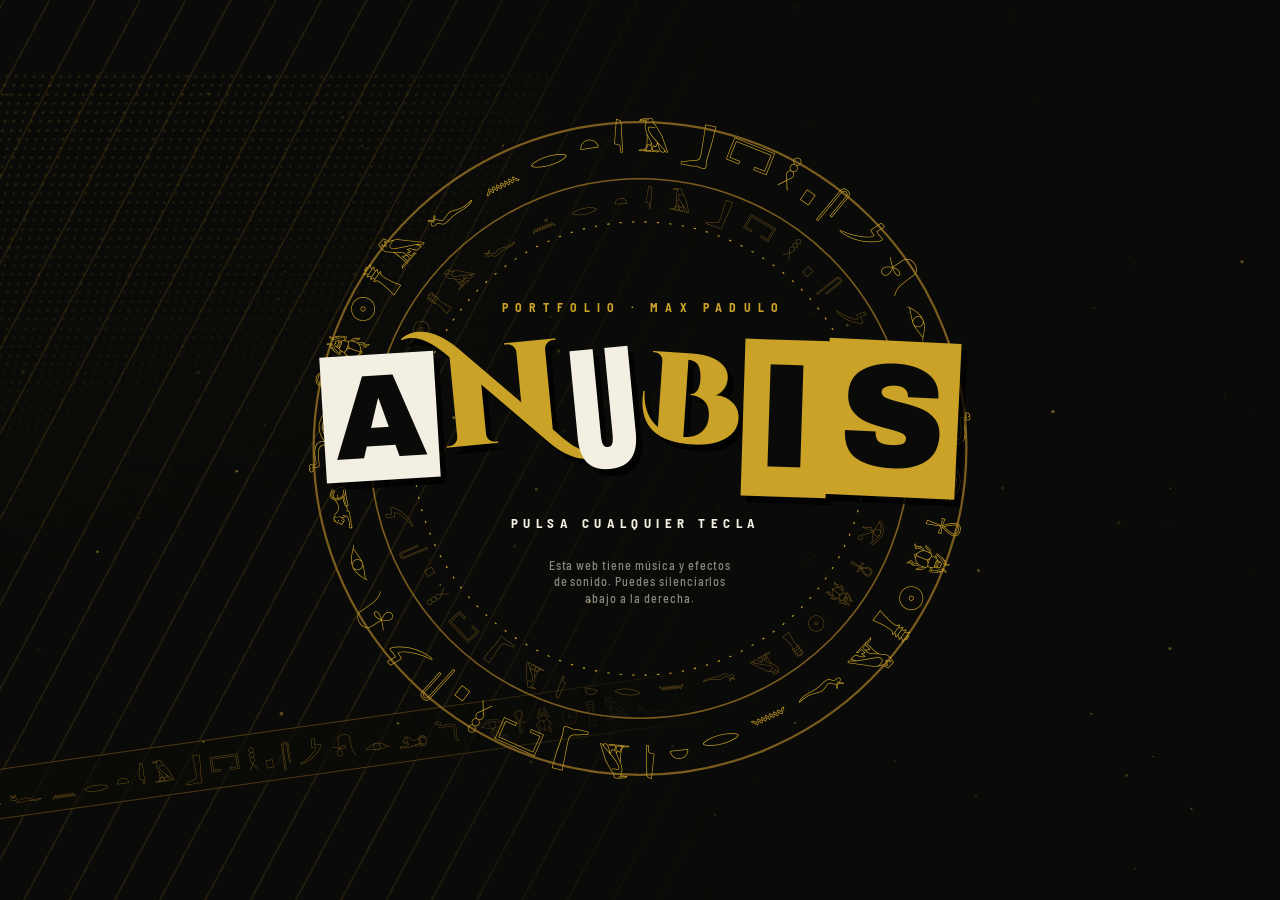
==== commit 5e18e796: "Seis juegos nuevos y el Salón de Ra en el casino - Minijuegos: El constructor de pirámides, La danza" ====
--- a/index.html
+++ b/index.html
@@ -338,6 +338,46 @@
 .tcover.rl .whs svg{display:block;width:100%;animation:whSpin 16s linear infinite;will-change:transform}
 .tcover.rl .wh{position:absolute;left:14%;top:10%;width:40%;aspect-ratio:1;border-radius:50%;background:radial-gradient(circle,#0A0A08 0 20%,#C9A227 20% 23%,#2a2010 23% 60%,#C9A227 60% 62%,transparent 62%),repeating-conic-gradient(#0A0A08 0 9.73deg,#A8361C 9.73deg 19.46deg);box-shadow:0 0 0 4px #C9A227,0 8px 18px rgba(0,0,0,.6);animation:whSpin 16s linear infinite}
 .tcover.rl .rn{position:absolute;width:11%;aspect-ratio:1;border-radius:50%;display:grid;place-items:center;font:400 clamp(12px,1.4vw,18px)/1 var(--f-cond);color:var(--ivory);box-shadow:0 0 0 2px var(--gold)}
+.tcover.pyr{background:#02070d url("juegos/carrera/desierto.webp") 50% 70%/170% auto no-repeat}
+.tcover.pyr .bk{position:absolute;left:50%;height:9%;background:linear-gradient(#D1AE72,#9C7744);box-shadow:inset 0 2px 0 rgba(255,240,200,.35),inset 0 -2px 0 rgba(0,0,0,.3),0 0 0 1px rgba(60,40,15,.6);transform:translateX(-50%)}
+.tcover.pyr .bk.g{background:linear-gradient(#F5C842,#C9A227)}
+.tcover.pyr .mv{animation:pyrMv 2.4s ease-in-out infinite alternate;box-shadow:inset 0 2px 0 rgba(255,240,200,.35),0 0 10px rgba(245,200,66,.7)}
+@keyframes pyrMv{from{transform:translateX(-105%)}to{transform:translateX(5%)}}
+.tcover.pyr .gl{position:absolute;left:0;right:0;bottom:12%;height:2px;background:var(--gold)}
+.tcover.pyr .sand{position:absolute;left:0;right:0;bottom:0;height:12%;background:linear-gradient(#2a2014,#0e0a06)}
+.tcover.hat{background:radial-gradient(ellipse at 50% 18%,rgba(201,120,40,.35),transparent 60%),#06050a}
+.tcover.hat .sun{position:absolute;left:50%;top:9%;width:15%;aspect-ratio:1;border-radius:50%;transform:translateX(-50%);background:radial-gradient(circle at 38% 34%,#F06A3C,#9C2B18);box-shadow:0 0 0 2px #F5C842,0 0 18px rgba(240,106,60,.7);animation:hatSun .54s ease-in-out infinite alternate}
+.tcover.hat .horns{position:absolute;left:50%;top:5%;width:32%;aspect-ratio:2.2;transform:translateX(-50%);border:3px solid #C9A227;border-top:0;border-radius:0 0 50% 50%/0 0 100% 100%;transform:translateX(-50%) rotate(180deg)}
+@keyframes hatSun{to{box-shadow:0 0 0 2px #F5C842,0 0 30px rgba(240,106,60,.95)}}
+.tcover.hat .ln{position:absolute;top:0;bottom:0;width:13%;border-left:1px solid rgba(201,162,39,.25);background:linear-gradient(transparent,rgba(20,16,10,.85))}
+.tcover.hat .rc{position:absolute;bottom:13%;width:7.5%;aspect-ratio:1;border-radius:50%;background:#0A0A08;box-shadow:0 0 0 2px var(--c);transform:translateX(-50%)}
+.tcover.hat .nt{position:absolute;width:5.5%;aspect-ratio:1;background:var(--c);transform:translateX(-50%) rotate(45deg);box-shadow:0 0 0 2px #0A0A08,0 0 10px rgba(245,200,66,.6);animation:hatNt 1.6s linear infinite;animation-delay:var(--d)}
+@keyframes hatNt{from{top:-10%}to{top:84%}}
+.tcover.hat .dancer{position:absolute;left:3%;bottom:2%;height:94%;aspect-ratio:218/415;background:url("juegos/hathor/hathor.webp") 33.333% 0/400% 100% no-repeat;filter:drop-shadow(0 0 8px rgba(245,200,66,.35));animation:hatDance 1.07s steps(1) infinite}
+@keyframes hatDance{50%{background-position:66.666% 0}}
+.tcover.hat .dancer.r{left:auto;right:3%;animation-delay:-.535s}
+.tcover.hat .jl{position:absolute;left:24%;right:24%;bottom:17%;height:2px;background:#F5C842}
+.tcover.lab{background:#050403}
+.tcover.lab .mz{position:absolute;inset:-6% -2%;display:grid;grid-template-columns:repeat(17,1fr);grid-template-rows:repeat(10,1fr)}
+.tcover.lab .mz i{background:#120e09}.tcover.lab .mz i.w{background:#2a2116;box-shadow:inset 0 -3px 0 #16110b,inset 0 -4px 0 rgba(201,162,39,.4)}
+.tcover.lab .dk{position:absolute;inset:0;background:radial-gradient(circle at 38% 56%,transparent 0 9%,rgba(5,4,3,.6) 18%,rgba(5,4,3,.96) 30%)}
+.tcover.lab .hero{position:absolute;left:38%;top:56%;width:6%;aspect-ratio:1;border-radius:50%;background:#17130f;box-shadow:0 0 0 2px #C9A227,0 0 16px rgba(240,140,50,.8);transform:translate(-50%,-50%)}
+.tcover.lab .key{position:absolute;left:73%;top:30%;font-size:clamp(16px,2vw,26px);color:#F5C842;text-shadow:0 0 10px rgba(245,200,66,.9);transform:rotate(-20deg)}
+.tcover.lab .eye{position:absolute;width:1.2%;aspect-ratio:1;border-radius:50%;background:#ff3b2a;box-shadow:0 0 6px #ff3b2a,9px 0 0 #ff3b2a,9px 0 6px #ff3b2a;animation:labEye 2s steps(1) infinite}
+@keyframes labEye{90%{opacity:0}}
+.tcover.sl{background:radial-gradient(ellipse at 50% 30%,#3a1d0c,#1a0d06 55%,#070403);display:grid;place-items:center}
+.tcover.sl .mach{position:relative;width:34%;aspect-ratio:1.25;margin-top:9%;background:linear-gradient(#2a1c0c,#140c05);border:3px solid #C9A227;border-radius:10px;box-shadow:0 0 0 3px #0A0A08,0 8px 16px rgba(0,0,0,.6);display:grid;grid-template-columns:repeat(3,1fr);gap:3px;padding:8% 6%}
+.tcover.sl .mach i{background:#F4EFE3 url("juegos/logros/iconos.webp") 0 0/800% 500% no-repeat;background-origin:content-box;padding:12%;box-shadow:inset 0 0 0 2px #0A0A08;border-radius:2px}
+.tcover.sl .sun{position:absolute;left:50%;top:6%;width:13%;aspect-ratio:1;border-radius:50%;transform:translateX(-50%);background:radial-gradient(circle at 38% 34%,#FFD27A,#F06A3C 45%,#9C2B18 80%);box-shadow:0 0 0 2px #C9A227,0 0 20px rgba(240,106,60,.7)}
+.tcover.sl .wing{position:absolute;top:10%;width:16%;height:6%;background:#C9A227;clip-path:polygon(0 50%,100% 0,100% 100%)}
+.tcover.dd{display:flex;align-items:center;justify-content:center;gap:4%}
+.tcover.dd .die{width:14%;aspect-ratio:1;display:grid;grid-template-columns:repeat(3,1fr);grid-template-rows:repeat(3,1fr);padding:1.6%;box-sizing:border-box;background:linear-gradient(145deg,#FBF6EA,#E3D7BC);border-radius:18%;box-shadow:0 4px 0 #7A5C1E,0 8px 12px rgba(0,0,0,.5);transform:rotate(var(--r))}
+.tcover.dd .die i{border-radius:50%;width:100%;height:100%;transform:scale(.68)}.tcover.dd .die i.on{background:#0A0A08}.tcover.dd .die.red i.on{background:#A8361C}
+.tcover.dd .sumb{position:absolute;right:8%;top:10%;font:400 clamp(18px,2.6vw,34px)/1 var(--f-cond);color:var(--ink);background:var(--gold-hi);padding:4px 10px 2px;transform:skewX(-10deg);box-shadow:3px 3px 0 var(--ivory)}
+.tcover.mm .arr{position:absolute;font:400 clamp(20px,3vw,40px)/1 var(--f-cond);color:var(--gold-hi);text-shadow:0 2px 0 #000;animation:mmArr 1.2s ease-in-out infinite alternate}
+.tcover.mm .arr.d{color:var(--ivory);animation-delay:.6s}
+@keyframes mmArr{to{transform:translateY(-12%)}}
+.tcover.mm .mult{position:absolute;right:9%;bottom:16%;font:400 clamp(16px,2.2vw,28px)/1 var(--f-cond);color:var(--ink);background:var(--gold-hi);padding:4px 10px 2px;transform:skewX(-10deg);box-shadow:3px 3px 0 var(--ivory)}
 .tcover.sn{display:grid;place-items:center;background:radial-gradient(circle at 70% 20%,rgba(201,206,214,.18),transparent 55%),var(--coal)}
 .tcover.sn .snb{width:78%;aspect-ratio:10/3.1;display:grid;grid-template-columns:repeat(10,1fr);gap:2px;padding:5px;background:#3a2a14;box-shadow:0 0 0 2px var(--ivory),5px 5px 0 rgba(201,162,39,.85);transform:perspective(500px) rotateX(18deg)}
 .tcover.sn .snb i{background:#E6D7B3;box-shadow:inset 0 0 0 1px #0A0A08;display:grid;place-items:center;font-style:normal;font-family:var(--f-glyph);font-size:clamp(9px,1vw,14px);color:var(--ink)}
@@ -1036,6 +1076,16 @@
       {id:'jc-first',gr:'juicio',t:'b',name:'Juez del Duat',desc:'Termina un juicio de las almas.',glyph:'𓁢',reward:15},
       {id:'jc-lines',gr:'juicio',t:'s',name:'Ojo de halcón',desc:'Señala 5 líneas exactas con fallo en un mismo juicio.',glyph:'𓂀',reward:40},
       {id:'jc-perfect',gr:'juicio',t:'g',name:'Balanza perfecta',desc:'Acierta las 12 almas de un juicio sin fallar ninguna.',glyph:'𓆄',reward:80},
+      {id:'pyr-20',gr:'piramide',t:'b',ic:'run-2000',name:'Arquitecto real',desc:'Levanta una pirámide de 20 pisos.',glyph:'𓉴',reward:15},
+      {id:'pyr-streak',gr:'piramide',t:'s',ic:'bj-streak',name:'Mano firme',desc:'Encadena 10 encajes perfectos seguidos.',glyph:'𓌳',reward:35},
+      {id:'pyr-50',gr:'piramide',t:'g',ic:'run-3000',name:'Obra del faraón',desc:'Levanta una pirámide de 50 pisos.',glyph:'𓇳',reward:90},
+      {id:'hat-first',gr:'hathor',t:'b',ic:'sn-perfect',name:'Primer baile',desc:'Termina una danza de Hathor.',glyph:'𓌉',reward:10},
+      {id:'hat-a',gr:'hathor',t:'s',ic:'run-1000',name:'Pies ligeros',desc:'Consigue rango A o mejor en la danza.',glyph:'𓂻',reward:35},
+      {id:'hat-fc',gr:'hathor',t:'g',ic:'mem-combo',name:'Sin perder el paso',desc:'Termina una danza sin fallar ninguna nota.',glyph:'𓍢',reward:70},
+      {id:'hat-s',gr:'hathor',t:'g',ic:'ach-all',name:'Favorito de Hathor',desc:'Consigue rango S en la danza.',glyph:'𓁥',reward:90},
+      {id:'lab-first',gr:'laberinto',t:'b',ic:'cs-first',name:'Salida del Duat',desc:'Escapa de tu primer laberinto.',glyph:'𓉐',reward:15},
+      {id:'lab-5',gr:'laberinto',t:'s',ic:'run-500',name:'Guía de almas',desc:'Escapa de 5 laberintos en una misma partida.',glyph:'𓃥',reward:40},
+      {id:'lab-10',gr:'laberinto',t:'g',ic:'jc-first',name:'Señor del Duat',desc:'Escapa de 10 laberintos en una misma partida.',glyph:'𓋾',reward:90},
       {id:'pk-pot',gr:'poker',t:'b',name:'Primer bote',desc:'Gana un bote en la mesa de los dioses.',glyph:'𓆋',reward:10},
       {id:'pk-flush',gr:'poker',t:'s',name:'Mano divina',desc:'Gana un bote con color o una jugada mejor.',glyph:'𓅝',reward:30},
       {id:'pk-quads',gr:'poker',t:'g',name:'Cuatro dioses',desc:'Gana un bote con póker o una jugada mejor.',glyph:'𓊪',reward:70},
@@ -1049,6 +1099,12 @@
       {id:'rl-zero',gr:'ruleta',t:'s',name:'El cero dorado',desc:'Gana una apuesta en la que salga el cero.',glyph:'𓊽',reward:30},
       {id:'rl-big',gr:'ruleta',t:'g',name:'Noche de suerte',desc:'Gana 500 fichas o más en una sola tirada.',glyph:'𓆣',reward:60},
       {id:'rl-double',gr:'ruleta',t:'p',hidden:true,name:'Favorito de Thot',desc:'Acierta un pleno dos tiradas seguidas.',glyph:'𓁟',reward:180},
+      {id:'sl-mask',gr:'tragaperras',t:'s',ic:'cs-rich',name:'Máscara dorada',desc:'Consigue tres máscaras (o tres soles) en una línea de la tragaperras.',glyph:'𓋞',reward:30},
+      {id:'sl-ra',gr:'tragaperras',t:'p',hidden:true,ic:'run-3000',name:'Bendición de Ra',desc:'Consigue tres discos de Ra en una línea.',glyph:'𓇳',reward:200},
+      {id:'dc-big',gr:'dados',t:'s',ic:'rl-big',name:'Set sonríe',desc:'Gana 500 fichas o más en una sola tirada de dados.',glyph:'𓃩',reward:30},
+      {id:'dc-triple',gr:'dados',t:'g',ic:'rl-double',name:'El caos te elige',desc:'Acierta un triple concreto en los dados de Set.',glyph:'𓆗',reward:90},
+      {id:'mm-5',gr:'mayormenor',t:'s',ic:'jc-lines',name:'Ojo de Maat',desc:'Acierta 5 cartas seguidas en Mayor o menor.',glyph:'𓂀',reward:30},
+      {id:'mm-10',gr:'mayormenor',t:'g',ic:'jc-perfect',name:'Pluma de la verdad',desc:'Acierta 10 cartas seguidas en Mayor o menor.',glyph:'𓆄',reward:90},
       {id:'sn-win',gr:'senet',t:'s',name:'Revancha negada',desc:'Gana una partida de senet a Jonsu.',glyph:'𓇹',reward:25},
       {id:'sn-perfect',gr:'senet',t:'g',name:'Eclipse total',desc:'Gana al senet sin que Jonsu saque ninguna pieza.',glyph:'𓇯',reward:80},
       {id:'cs-first',gr:'casino',t:'b',name:'Bienvenido al casino',desc:'Juega una mesa con ankhs en el casino.',glyph:'𓉐',reward:10},
@@ -1056,10 +1112,10 @@
       {id:'cs-profit',gr:'casino',t:'g',name:'Te levantas ganando',desc:'Sal de una mesa del casino con 100 ankhs o más de beneficio.',glyph:'𓎛',reward:60},
       {id:'cs-rich',gr:'casino',t:'p',name:'Tesoro del faraón',desc:'Reúne 1.000 ankhs a la vez.',glyph:'𓋞',reward:150},
       {id:'shop-backs',gr:'casino',t:'p',name:'Coleccionista',desc:'Consigue todos los reversos del bazar.',glyph:'𓆓',reward:150}],
-    achGroups:{gen:'TEMPLO',memoria:'MEMORIA DE JEROGLÍFICOS',carrera:'LA CARRERA DEL CHACAL',juicio:'EL JUICIO DE LAS ALMAS',poker:'LA MESA DE LOS DIOSES',blackjack:'BLACKJACK DE ANUBIS',ruleta:'LA RUEDA DE THOT',senet:'EL SENET DE JONSU',casino:'CASINO Y BAZAR'},
+    achGroups:{gen:'TEMPLO',memoria:'MEMORIA DE JEROGLÍFICOS',carrera:'LA CARRERA DEL CHACAL',juicio:'EL JUICIO DE LAS ALMAS',piramide:'EL CONSTRUCTOR DE PIRÁMIDES',hathor:'LA DANZA DE HATHOR',laberinto:'EL LABERINTO DEL DUAT',poker:'LA MESA DE LOS DIOSES',blackjack:'BLACKJACK DE ANUBIS',ruleta:'LA RUEDA DE THOT',senet:'EL SENET DE JONSU',tragaperras:'TRAGAPERRAS DE RA',dados:'LOS DADOS DE SET',mayormenor:'MAYOR O MENOR DE MAAT',casino:'CASINO Y BAZAR'},
     achTiers:{b:'BRONCE',s:'PLATA',g:'ORO',p:'PLATINO'},achSecret:'Logro secreto',achSecretDesc:'Sigue jugando: se revela al conseguirlo.',
     tag:'MINIJUEGO',practiceTag:'PRÁCTICA',trainHead:'SALA DE ENTRENAMIENTO',trainSub:'Las mesas del casino con fichas gratis: practica sin jugarte ankhs',casinoTag:'CASINO',casinoWord:'CASINO',casinoKick:'ZONA DE APUESTAS · ABIERTO TODA LA NOCHE',
-    casinoBand:'PÓKER ✦ BLACKJACK ✦ RULETA ✦ SENET ✦ BAZAR DE BASTET ✦ ',casinoGames:[{n:'PÓKER'},{n:'BLACKJACK'},{n:'RULETA'},{n:'SENET'}],wallet:'TU CARTERA',enterCasino:'ENTRAR AL CASINO ▸',
+    casinoBand:'PÓKER ✦ BLACKJACK ✦ RULETA ✦ SENET ✦ TRAGAPERRAS ✦ DADOS ✦ MAYOR O MENOR ✦ BAZAR DE BASTET ✦ ',casinoGames:[{n:'PÓKER'},{n:'BLACKJACK'},{n:'RULETA'},{n:'SENET'},{n:'TRAGAPERRAS'},{n:'DADOS'},{n:'MAYOR O MENOR'}],wallet:'TU CARTERA',enterCasino:'ENTRAR AL CASINO ▸',
     recovered:'Tus fichas de la última mesa ya son ankhs otra vez: +{n} 𓋹',
     sealed:'SELLADO',soon:'SE ABRE PRÓXIMAMENTE',record:'RÉCORD',play:'JUGAR ▸',ankhLabel:'ANKHS',
     exit:'ESC · SALIR',exitTouch:'SALIR',loading:'ABRIENDO LA SALA…',loadError:'NO SE HA PODIDO CARGAR EL JUEGO',
@@ -1072,6 +1128,12 @@
        short:'Corre de noche entre las ruinas: salta escarabajos, cobras, sarcófagos y columnas caídas, esquiva al halcón de Horus y recoge todos los ankhs que puedas.'},
       {id:'juicio',name:'EL JUICIO DE LAS ALMAS',unit:'pts',controls:'Ratón, toque o teclado (L · F · ↑ ↓)',deps:['cartas'],
        short:'Pesa el corazón de cada alma: ¿código limpio o código con fallos? Decide antes de que se incline la balanza.'},
+      {id:'piramide',name:'EL CONSTRUCTOR DE PIRÁMIDES',unit:'pisos',controls:'Toque, clic o Espacio para soltar',
+       short:'Suelta cada bloque justo encima del anterior: lo que sobresale se corta y cae. Encadena encajes perfectos para levantar la pirámide más alta.'},
+      {id:'hathor',name:'LA DANZA DE HATHOR',unit:'pts',controls:'← ↓ ↑ → o D F J K · toque en móvil',
+       short:'Juego de ritmo al son de la música de Hathor: pulsa cada nota justo cuando toque la línea dorada y encadena combos hasta el rango S.'},
+      {id:'laberinto',name:'EL LABERINTO DEL DUAT',unit:'pts',controls:'Flechas, WASD o deslizar',
+       short:'Un laberinto nuevo cada nivel, solo con la luz de tu antorcha. Encuentra la llave de Anubis y escapa sin que te atrapen las momias.'},
       {id:'poker',name:'LA MESA DE LOS DIOSES',unit:'fichas',controls:'Ratón, toque o teclado (F · C · R · A)',deps:['cartas'],practice:true,
        short:'Póker Texas Hold\'em contra Sobek, Bastet y Thot. Modo práctica con fichas gratis: para jugarte ankhs, entra al casino.'},
       {id:'blackjack',name:'BLACKJACK DE ANUBIS',unit:'fichas',controls:'Ratón, toque o teclado (H · S · D · V)',deps:['cartas'],practice:true,
@@ -1079,7 +1141,13 @@
       {id:'ruleta',name:'LA RUEDA DE THOT',unit:'fichas',controls:'Ratón o toque · Enter para girar',deps:['cartas'],practice:true,
        short:'Ruleta europea de un solo cero con Thot de crupier: pleno, docenas, columnas, rojo o negro. Modo práctica con fichas gratis: para jugarte ankhs, entra al casino.'},
       {id:'senet',name:'EL SENET DE JONSU',unit:'fichas',controls:'Ratón, toque o teclado · Enter para lanzar',deps:['cartas'],practice:true,
-       short:'El juego de mesa de los faraones contra el dios de la Luna: lanza las tablillas, salta casillas sagradas y saca tus piezas antes que Jonsu. Modo práctica con fichas gratis.'}
+       short:'El juego de mesa de los faraones contra el dios de la Luna: lanza las tablillas, salta casillas sagradas y saca tus piezas antes que Jonsu. Modo práctica con fichas gratis.'},
+      {id:'tragaperras',name:'TRAGAPERRAS DE RA',unit:'fichas',controls:'Ratón, toque o teclado · Enter para tirar',deps:['cartas'],practice:true,
+       short:'Tres rodillos, cinco líneas y el disco de Ra como comodín: tres soles dan el premio mayor. Modo práctica con fichas gratis.'},
+      {id:'dados',name:'LOS DADOS DE SET',unit:'fichas',controls:'Ratón o toque · Enter para tirar',deps:['cartas'],practice:true,
+       short:'Sic bo con tres dados: apuesta a pequeño o grande, a la suma exacta, a dobles o al triple que paga 180 a 1. Modo práctica con fichas gratis.'},
+      {id:'mayormenor',name:'MAYOR O MENOR DE MAAT',unit:'fichas',controls:'Ratón, toque o teclado (↑ ↓ S C)',deps:['cartas'],practice:true,
+       short:'¿La siguiente carta será mayor o menor? Cada acierto multiplica tu bote; cobra a tiempo o piérdelo todo. Modo práctica con fichas gratis.'}
     ],
     results:{title:'FIN DE LA PRUEBA',newRecord:'¡NUEVO RÉCORD!',best:'RÉCORD',ankhs:'ANKHS GANADOS',retry:'REINTENTAR',exit:'SALIR',practice:'MODO PRÁCTICA',practiceNote:'SIN ANKHS',
       casinoTitle:'TE LEVANTAS DE LA MESA',casinoWin:'¡SALES GANANDO!',buyIn:'ENTRADA',cashOut:'COBRAS',balance:'BALANCE',toCasino:'VOLVER AL CASINO'}
@@ -1407,7 +1475,7 @@
     const got=ACH.filter(x=>data.ach[x.id]).length;if(got>=Math.ceil(ACH.length/2))unlock('ach-half');if(ACH.every(x=>x.id==='ach-all'||data.ach[x.id]))unlock('ach-all')}
   const ICO=['all','night','ach-half','ach-all','mem-first','mem-2000','mem-combo','mem-fast','mem-perfect','run-500','run-row','run-1000','run-shield','run-ankhs','run-2000','run-3000','jc-first','jc-lines','jc-perfect','pk-pot','pk-flush','pk-quads','pk-champ','bj-bj','bj-double','bj-five','bj-streak','bj-2000','rl-pleno','rl-zero','rl-big','rl-double','sn-win','sn-perfect','cs-first','shop-first','cs-profit','cs-rich','shop-backs','ankh'];
   const icon=id=>{let k=ICO.indexOf(id);if(k<0)k=ICO.length-1;return '<i class="am-ic" style="background-position:'+((k%8)/7*100).toFixed(3)+'% '+(Math.floor(k/8)/4*100).toFixed(3)+'%"></i>'};
-  const medal=(a,on)=>'<span class="am-medal t-'+a.t+(on?' on':'')+'">'+(a.id?(a.hidden&&!on?'<i>?</i>':icon(a.id)):'')+'</span>';
+  const medal=(a,on)=>'<span class="am-medal t-'+a.t+(on?' on':'')+'">'+(a.id?(a.hidden&&!on?'<i>?</i>':icon(a.ic||a.id)):'')+'</span>';
   function nightOwl(){const h=new Date().getHours();if(h>=2&&h<5)unlock('night')}
   function nextAch(){if(achBusy||!achQ.length)return;achBusy=true;const a=achQ.shift(),el=$('#achv');
     el.className='achv t-'+a.t;el.innerHTML=medal(a,true)+'<span class="achv-t"><small>'+esc(T.achUnlocked)+' · '+esc(T.achTiers[a.t])+'</small><b>'+esc(a.name)+'</b><em>'+esc(a.desc)+'</em></span><span class="achv-r"><i>𓋹</i>+'+a.reward+'</span>';
@@ -1465,6 +1533,18 @@
     if(g.id==='senet'){let sq='';for(let i=0;i<30;i++){const sp={14:'𓋹',25:'𓄤',26:'𓈗',29:'𓇳'}[i];sq+='<i class="'+(sp?(i===26?'w':'g'):'')+'">'+(sp||'')+'</i>'}
       return '<div class="tcover sn" aria-hidden="true"><div class="snb">'+sq+'</div><span class="cn" style="left:23%;top:30%"></span><span class="cn" style="left:47%;top:51%"></span><span class="spl" style="left:35%;top:30%"></span><span class="spl" style="left:65%;top:72%"></span><div class="stk"><b></b><b class="d"></b><b></b><b></b></div></div>'}
     if(g.id==='ruleta')return '<div class="tcover felt rl" aria-hidden="true"><i class="rail"></i><span class="whs">'+miniWheel('')+'</span><span class="rn" style="left:62%;top:20%;background:#A8361C">17</span><span class="rn" style="left:70%;top:34%;background:#0A0A08">8</span><span class="rn" style="left:61%;top:48%;background:#B8901F">0</span><i class="ch" style="left:76%;bottom:14%"></i><i class="ch b" style="left:80%;bottom:20%"></i></div>';
+    if(g.id==='piramide'){const rows=[[78,0],[66,1],[56,0],[46,0],[38,1],[30,0]];
+      return '<div class="tcover pyr" aria-hidden="true"><div class="sand"></div><i class="gl"></i>'+rows.map(([w,gd],i)=>'<i class="bk'+(gd?' g':'')+'" style="width:'+w*.6+'%;bottom:'+(12+i*9)+'%"></i>').join('')+'<i class="bk mv" style="width:'+30*.6+'%;bottom:'+(12+6*9+4)+'%;left:50%"></i></div>'}
+    if(g.id==='hathor'){const L=[['#2456B8',30],['#C9A227',43],['#F4EFE3',57],['#C2412D',70]];
+      return '<div class="tcover hat" aria-hidden="true"><i class="horns"></i><i class="sun"></i><i class="dancer"></i><i class="dancer r"></i>'+L.map(([c,x])=>'<i class="ln" style="left:'+(x-6.5)+'%"></i>').join('')+'<i class="jl"></i>'+L.map(([c,x])=>'<i class="rc" style="left:'+x+'%;--c:'+c+'"></i>').join('')+
+        L.map(([c,x],i)=>'<i class="nt" style="left:'+x+'%;--c:'+c+';--d:-'+(i*.47).toFixed(2)+'s"></i>').join('')+'</div>'}
+    if(g.id==='laberinto'){const M=['11111111111111111','10001000100000001','10101011101111101','10100010001000001','10111110111011111','10000000100010001','11101111101110101','10001000001000101','10111011111011101','11111111111111111'];
+      return '<div class="tcover lab" aria-hidden="true"><div class="mz">'+M.join('').split('').map(c=>'<i'+(c==='1'?' class="w"':'')+'></i>').join('')+'</div><div class="dk"></div><i class="hero"></i><span class="key">⚷</span><i class="eye" style="left:58%;top:40%"></i><i class="eye" style="left:22%;top:26%;animation-delay:-1s"></i></div>'}
+    if(g.id==='tragaperras'){const ic=n=>'background-position:'+((n%8)/7*100).toFixed(2)+'% '+(Math.floor(n/8)/4*100).toFixed(2)+'%';
+      return '<div class="tcover sl" aria-hidden="true"><i class="wing" style="left:27%"></i><i class="wing" style="right:27%;transform:scaleX(-1)"></i><i class="sun"></i><div class="mach">'+[15,15,15,37,12,22].map(n=>'<i style="'+ic(n)+'"></i>').join('')+'</div></div>'}
+    if(g.id==='dados'){const P={1:[4],3:[0,4,8],5:[0,2,4,6,8],4:[0,2,6,8]};const die=(n,r)=>'<span class="die'+(n===1||n===4?' red':'')+'" style="--r:'+r+'deg">'+Array.from({length:9},(_,i)=>'<i'+(P[n].includes(i)?' class="on"':'')+'></i>').join('')+'</span>';
+      return '<div class="tcover felt dd" aria-hidden="true"><i class="rail"></i>'+die(5,-12)+die(3,8)+die(4,-4)+'<b class="sumb">12</b><i class="ch" style="left:8%;bottom:12%"></i><i class="ch b" style="left:13%;bottom:18%"></i></div>'}
+    if(g.id==='mayormenor')return '<div class="tcover felt mm" aria-hidden="true"><i class="rail"></i><span class="mc" data-r="7" style="left:31%;top:20%;--rt:-8deg">𓋹</span><span class="mc fc" data-r="?" style="left:50%;top:18%;--rt:6deg">𓆄</span><b class="arr" style="left:69%;top:22%">▲</b><b class="arr d" style="left:69%;top:44%">▼</b><b class="mult">×1,94</b></div>';
     if(g.id==='juicio')return '<div class="tcover jc" aria-hidden="true"><img class="aj" src="juegos/juicio/anubis-juez.webp" alt="" decoding="async" loading="lazy"><div class="sc">'+SCALE+'</div><img class="am" src="juegos/juicio/ammit.webp" alt="" decoding="async" loading="lazy"><span class="cd">if (a == b)</span></div>';
     return '<div class="tcover judge" aria-hidden="true">'+SCALE+'</div>'}
   function casinoBanner(g){const crew=[['jonsu','s'],['thot','s'],['anubis','a'],['bastet','s']];
@@ -1510,7 +1590,8 @@
     $('#arena-help').hidden=true;$('#help').hidden=true;helpImpl=null;
     load(id).then(impl=>{if(app.dataset.screen!=='arena')return;ld.hidden=true;stopGame();applyCos();helpImpl=impl;$('#arena-help').hidden=!impl.help;$('#arena-help').textContent=touchUI()?'?':T.helpBtn;$('#arena-help').setAttribute('aria-label',T.helpTitle);
       const cApi=casino?{chips:data.session.chips,buy:casino.buy,rate:RATE,save:c=>{if(data.session){data.session.chips=Math.max(0,Math.floor(c));save()}}}:null;
-      current=impl.create($('#arena-stage'),{base:'juegos/',reduced,sfx,tone,noise,collage,casino:cApi,ach:unlock,duck:()=>music.duck(),t:k=>(impl.texts&&impl.texts[k])||k,
+      current=impl.create($('#arena-stage'),{base:'juegos/',reduced,sfx,tone,noise,collage,casino:cApi,ach:unlock,duck:()=>music.duck(),
+        audio:()=>{const a=audio();return a?{ac:a,out:master}:null},music:{stop:()=>music.stop(),start:()=>{if(started&&music.enabled&&!muted)music.start()}},t:k=>(impl.texts&&impl.texts[k])||k,
         setScore:txt=>{$('#arena-score').innerHTML=esc(txt).replace(/𓋹/g,'<i class="g">𓋹</i>')},finish:r=>casino?casinoResults(g,r):showResults(g,r)});current._id=id})
       .catch(()=>{ld.querySelector('span').textContent=T.loadError;if(casino)settle(data.session?data.session.chips:0)})}
   function stopGame(){if(current){try{current.stop()}catch(e){}current=null}}
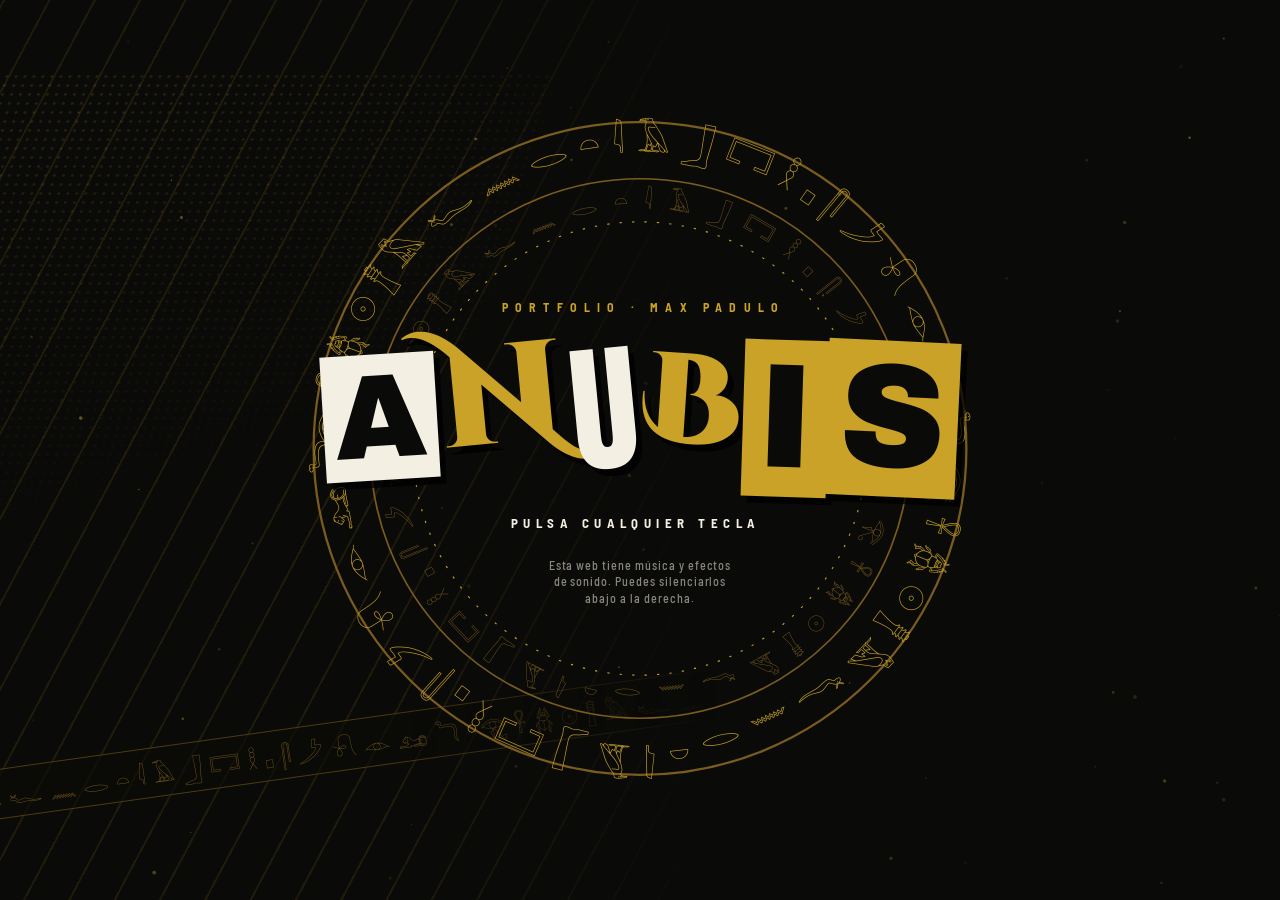
==== commit 78def217: "El ajedrez de Thot y arreglos de la revisión - Nuevo minijuego: ajedrez completo contra Thot con tre" ====
--- a/index.html
+++ b/index.html
@@ -365,6 +365,12 @@
 .tcover.lab .key{position:absolute;left:73%;top:30%;font-size:clamp(16px,2vw,26px);color:#F5C842;text-shadow:0 0 10px rgba(245,200,66,.9);transform:rotate(-20deg)}
 .tcover.lab .eye{position:absolute;width:1.2%;aspect-ratio:1;border-radius:50%;background:#ff3b2a;box-shadow:0 0 6px #ff3b2a,9px 0 0 #ff3b2a,9px 0 6px #ff3b2a;animation:labEye 2s steps(1) infinite}
 @keyframes labEye{90%{opacity:0}}
+.tcover.chs{background:radial-gradient(ellipse at 70% 30%,rgba(201,162,39,.18),transparent 60%),#0d0a07;perspective:600px}
+.tcover.chs .brd{position:absolute;left:-6%;right:22%;bottom:-38%;height:110%;display:grid;grid-template-columns:repeat(8,1fr);grid-template-rows:repeat(5,1fr);transform:rotateX(52deg);transform-origin:50% 100%;box-shadow:0 0 0 3px #C9A227,0 0 0 6px #0A0A08}
+.tcover.chs .brd i{background:#E8DAB5}.tcover.chs .brd i.d{background:#A9834D}
+.tcover.chs .th{position:absolute;right:2%;bottom:0;height:96%;filter:drop-shadow(0 0 10px rgba(245,200,66,.3))}
+.tcover.chs .pc{position:absolute;width:15%;filter:drop-shadow(0 4px 3px rgba(0,0,0,.5))}.tcover.chs .pc svg{display:block;width:100%}
+.tcover.chs .pc.k{left:16%;bottom:16%;width:18%}.tcover.chs .pc.q{left:40%;bottom:30%;width:14%}.tcover.chs .pc.n{left:58%;bottom:10%;width:17%}
 .tcover.sl{background:radial-gradient(ellipse at 50% 30%,#3a1d0c,#1a0d06 55%,#070403);display:grid;place-items:center}
 .tcover.sl .mach{position:relative;width:34%;aspect-ratio:1.25;margin-top:9%;background:linear-gradient(#2a1c0c,#140c05);border:3px solid #C9A227;border-radius:10px;box-shadow:0 0 0 3px #0A0A08,0 8px 16px rgba(0,0,0,.6);display:grid;grid-template-columns:repeat(3,1fr);gap:3px;padding:8% 6%}
 .tcover.sl .mach i{background:#F4EFE3 url("juegos/logros/iconos.webp") 0 0/800% 500% no-repeat;background-origin:content-box;padding:12%;box-shadow:inset 0 0 0 2px #0A0A08;border-radius:2px}
@@ -1086,6 +1092,11 @@
       {id:'lab-first',gr:'laberinto',t:'b',ic:'cs-first',name:'Salida del Duat',desc:'Escapa de tu primer laberinto.',glyph:'𓉐',reward:15},
       {id:'lab-5',gr:'laberinto',t:'s',ic:'run-500',name:'Guía de almas',desc:'Escapa de 5 laberintos en una misma partida.',glyph:'𓃥',reward:40},
       {id:'lab-10',gr:'laberinto',t:'g',ic:'jc-first',name:'Señor del Duat',desc:'Escapa de 10 laberintos en una misma partida.',glyph:'𓋾',reward:90},
+      {id:'ajz-first',gr:'ajedrez',t:'b',ic:'jc-first',name:'Alumno de Thot',desc:'Termina una partida de ajedrez.',glyph:'𓁟',reward:10},
+      {id:'ajz-win',gr:'ajedrez',t:'b',ic:'pk-pot',name:'Primer jaque mate',desc:'Gana una partida de ajedrez en cualquier dificultad.',glyph:'𓋹',reward:15},
+      {id:'ajz-normal',gr:'ajedrez',t:'s',ic:'pk-champ',name:'Estratega del Nilo',desc:'Gana al ajedrez en dificultad Normal.',glyph:'𓌀',reward:40},
+      {id:'ajz-hard',gr:'ajedrez',t:'g',ic:'ach-all',name:'Más sabio que Thot',desc:'Gana al ajedrez en dificultad Difícil.',glyph:'𓅞',reward:100},
+      {id:'ajz-perfect',gr:'ajedrez',t:'p',hidden:true,ic:'cs-rich',name:'Mate del faraón',desc:'Gana en Difícil en 30 jugadas o menos sin perder la dama.',glyph:'𓇳',reward:200},
       {id:'pk-pot',gr:'poker',t:'b',name:'Primer bote',desc:'Gana un bote en la mesa de los dioses.',glyph:'𓆋',reward:10},
       {id:'pk-flush',gr:'poker',t:'s',name:'Mano divina',desc:'Gana un bote con color o una jugada mejor.',glyph:'𓅝',reward:30},
       {id:'pk-quads',gr:'poker',t:'g',name:'Cuatro dioses',desc:'Gana un bote con póker o una jugada mejor.',glyph:'𓊪',reward:70},
@@ -1112,7 +1123,7 @@
       {id:'cs-profit',gr:'casino',t:'g',name:'Te levantas ganando',desc:'Sal de una mesa del casino con 100 ankhs o más de beneficio.',glyph:'𓎛',reward:60},
       {id:'cs-rich',gr:'casino',t:'p',name:'Tesoro del faraón',desc:'Reúne 1.000 ankhs a la vez.',glyph:'𓋞',reward:150},
       {id:'shop-backs',gr:'casino',t:'p',name:'Coleccionista',desc:'Consigue todos los reversos del bazar.',glyph:'𓆓',reward:150}],
-    achGroups:{gen:'TEMPLO',memoria:'MEMORIA DE JEROGLÍFICOS',carrera:'LA CARRERA DEL CHACAL',juicio:'EL JUICIO DE LAS ALMAS',piramide:'EL CONSTRUCTOR DE PIRÁMIDES',hathor:'LA DANZA DE HATHOR',laberinto:'EL LABERINTO DEL DUAT',poker:'LA MESA DE LOS DIOSES',blackjack:'BLACKJACK DE ANUBIS',ruleta:'LA RUEDA DE THOT',senet:'EL SENET DE JONSU',tragaperras:'TRAGAPERRAS DE RA',dados:'LOS DADOS DE SET',mayormenor:'MAYOR O MENOR DE MAAT',casino:'CASINO Y BAZAR'},
+    achGroups:{gen:'TEMPLO',memoria:'MEMORIA DE JEROGLÍFICOS',carrera:'LA CARRERA DEL CHACAL',juicio:'EL JUICIO DE LAS ALMAS',piramide:'EL CONSTRUCTOR DE PIRÁMIDES',hathor:'LA DANZA DE HATHOR',laberinto:'EL LABERINTO DEL DUAT',ajedrez:'EL AJEDREZ DE THOT',poker:'LA MESA DE LOS DIOSES',blackjack:'BLACKJACK DE ANUBIS',ruleta:'LA RUEDA DE THOT',senet:'EL SENET DE JONSU',tragaperras:'TRAGAPERRAS DE RA',dados:'LOS DADOS DE SET',mayormenor:'MAYOR O MENOR DE MAAT',casino:'CASINO Y BAZAR'},
     achTiers:{b:'BRONCE',s:'PLATA',g:'ORO',p:'PLATINO'},achSecret:'Logro secreto',achSecretDesc:'Sigue jugando: se revela al conseguirlo.',
     tag:'MINIJUEGO',practiceTag:'PRÁCTICA',trainHead:'SALA DE ENTRENAMIENTO',trainSub:'Las mesas del casino con fichas gratis: practica sin jugarte ankhs',casinoTag:'CASINO',casinoWord:'CASINO',casinoKick:'ZONA DE APUESTAS · ABIERTO TODA LA NOCHE',
     casinoBand:'PÓKER ✦ BLACKJACK ✦ RULETA ✦ SENET ✦ TRAGAPERRAS ✦ DADOS ✦ MAYOR O MENOR ✦ BAZAR DE BASTET ✦ ',casinoGames:[{n:'PÓKER'},{n:'BLACKJACK'},{n:'RULETA'},{n:'SENET'},{n:'TRAGAPERRAS'},{n:'DADOS'},{n:'MAYOR O MENOR'}],wallet:'TU CARTERA',enterCasino:'ENTRAR AL CASINO ▸',
@@ -1134,6 +1145,8 @@
        short:'Juego de ritmo al son de la música de Hathor: pulsa cada nota justo cuando toque la línea dorada y encadena combos hasta el rango S.'},
       {id:'laberinto',name:'EL LABERINTO DEL DUAT',unit:'pts',controls:'Flechas, WASD o deslizar',
        short:'Un laberinto nuevo cada nivel, solo con la luz de tu antorcha. Encuentra la llave de Anubis y escapa sin que te atrapen las momias.'},
+      {id:'ajedrez',name:'EL AJEDREZ DE THOT',unit:'pts',controls:'Ratón, toque o flechas + Enter',deps:['cartas'],
+       short:'Ajedrez completo contra Thot, el dios de la sabiduría, con tres dificultades: Fácil, Normal y Difícil. Enroque, al paso, promoción y tablas.'},
       {id:'poker',name:'LA MESA DE LOS DIOSES',unit:'fichas',controls:'Ratón, toque o teclado (F · C · R · A)',deps:['cartas'],practice:true,
        short:'Póker Texas Hold\'em contra Sobek, Bastet y Thot. Modo práctica con fichas gratis: para jugarte ankhs, entra al casino.'},
       {id:'blackjack',name:'BLACKJACK DE ANUBIS',unit:'fichas',controls:'Ratón, toque o teclado (H · S · D · V)',deps:['cartas'],practice:true,
@@ -1522,6 +1535,10 @@
     s+='<circle cx="200" cy="200" r="140" fill="none" stroke="#0A0A08" stroke-width="4"/><circle cx="200" cy="200" r="120" fill="#16120c" stroke="#0A0A08" stroke-width="5"/><circle cx="200" cy="200" r="114" fill="none" stroke="#C9A227" stroke-width="3"/>';
     for(let k=0;k<4;k++)s+='<g transform="rotate('+(k*90+st/2)+' 200 200)"><path d="M200 200V98" stroke="#0A0A08" stroke-width="12" stroke-linecap="round"/><path d="M200 200V98" stroke="#C9A227" stroke-width="6" stroke-linecap="round"/><circle cx="200" cy="98" r="9" fill="#F5C842" stroke="#0A0A08" stroke-width="3"/></g>';
     return s+'<circle cx="200" cy="200" r="40" fill="#F5C842" stroke="#0A0A08" stroke-width="5"/><circle cx="200" cy="200" r="31" fill="#0A0A08"/><text x="200" y="214" text-anchor="middle" font-size="38" fill="#F5C842" style="font-family:var(--f-glyph)">&#x13080;</text></g></svg>'}
+  function CHESS_PC(k){const W={k:['#F4EFE3','<path d="M29 74l9-31h24l9 31z"/><circle cx="50" cy="38" r="7.5"/><path d="M41 34l2-13c0-7 4-10 7-10s7 3 7 10l2 13z"/>','<ellipse cx="50" cy="55" rx="3.2" ry="4" stroke="#B8901F" stroke-width="2.4" fill="none"/><path d="M50 59v10M44.5 62h11" stroke="#B8901F" stroke-width="2.6"/>'],
+      q:['#1d1813','<path d="M31 74l9-27h20l9 27z"/><circle cx="50" cy="40" r="8"/>','<path d="M33 31c0-13 8-20 17-20s17 7 17 20" stroke="#D4AF37" stroke-width="4" fill="none"/><circle cx="50" cy="22" r="7.5" fill="#C2412D" stroke="#0A0A08" stroke-width="2"/>'],
+      n:['#F4EFE3','<path d="M64 74c-3-8-2-15 2-21-6 1-13 0-19-3l-11 3c-3 1-5-2-3-4l12-12 3-17 7 11 5-14 4 16c7 6 10 15 9 25-1 6-3 11-5 16z"/>','<circle cx="52" cy="37" r="2.6" fill="#B8901F"/>']}[k];
+    return '<svg viewBox="0 0 100 100"><g fill="'+W[0]+'" stroke="#0A0A08" stroke-width="3" stroke-linejoin="round"><path d="M21 91h58a4.5 4.5 0 0 0 0-9H21a4.5 4.5 0 0 0 0 9z"/><path d="M27 82h46l-5-8H32z"/>'+W[1]+'</g>'+W[2]+'</svg>'}
   function cover(g){
     if(g.casino)return '<div class="tcover casino" aria-hidden="true"><i class="col" style="left:7%"></i><i class="col" style="right:7%"></i><div class="mq"><b>CASINO</b><small>DE ANUBIS</small></div>'+
       '<span class="mc" data-r="A" style="left:20%;top:52%;--rt:-14deg">𓋹</span><span class="mc fc" data-r="K" style="left:28%;top:48%;--rt:4deg">𓁢</span><i class="ch" style="right:24%;bottom:14%"></i><i class="ch b" style="right:19%;bottom:20%"></i><i class="ch" style="right:27%;bottom:24%"></i><i class="wh"></i></div>';
@@ -1540,6 +1557,8 @@
         L.map(([c,x],i)=>'<i class="nt" style="left:'+x+'%;--c:'+c+';--d:-'+(i*.47).toFixed(2)+'s"></i>').join('')+'</div>'}
     if(g.id==='laberinto'){const M=['11111111111111111','10001000100000001','10101011101111101','10100010001000001','10111110111011111','10000000100010001','11101111101110101','10001000001000101','10111011111011101','11111111111111111'];
       return '<div class="tcover lab" aria-hidden="true"><div class="mz">'+M.join('').split('').map(c=>'<i'+(c==='1'?' class="w"':'')+'></i>').join('')+'</div><div class="dk"></div><i class="hero"></i><span class="key">⚷</span><i class="eye" style="left:58%;top:40%"></i><i class="eye" style="left:22%;top:26%;animation-delay:-1s"></i></div>'}
+    if(g.id==='ajedrez'){let sq='';const P={2:'♞',13:'♟',19:'♙',27:'♛',36:'♕',44:'♘',50:'♙',58:'♔'};for(let i=0;i<40;i++){const r=Math.floor(i/8),c=i%8;sq+='<i class="'+((r+c)%2?'d':'')+'"></i>'}
+      return '<div class="tcover chs" aria-hidden="true"><div class="brd">'+sq+'</div><img class="th" src="juegos/casino/thot.webp" alt="" loading="lazy" decoding="async"><span class="pc k">'+CHESS_PC('k')+'</span><span class="pc q">'+CHESS_PC('q')+'</span><span class="pc n">'+CHESS_PC('n')+'</span></div>'}
     if(g.id==='tragaperras'){const ic=n=>'background-position:'+((n%8)/7*100).toFixed(2)+'% '+(Math.floor(n/8)/4*100).toFixed(2)+'%';
       return '<div class="tcover sl" aria-hidden="true"><i class="wing" style="left:27%"></i><i class="wing" style="right:27%;transform:scaleX(-1)"></i><i class="sun"></i><div class="mach">'+[15,15,15,37,12,22].map(n=>'<i style="'+ic(n)+'"></i>').join('')+'</div></div>'}
     if(g.id==='dados'){const P={1:[4],3:[0,4,8],5:[0,2,4,6,8],4:[0,2,6,8]};const die=(n,r)=>'<span class="die'+(n===1||n===4?' red':'')+'" style="--r:'+r+'deg">'+Array.from({length:9},(_,i)=>'<i'+(P[n].includes(i)?' class="on"':'')+'></i>').join('')+'</span>';
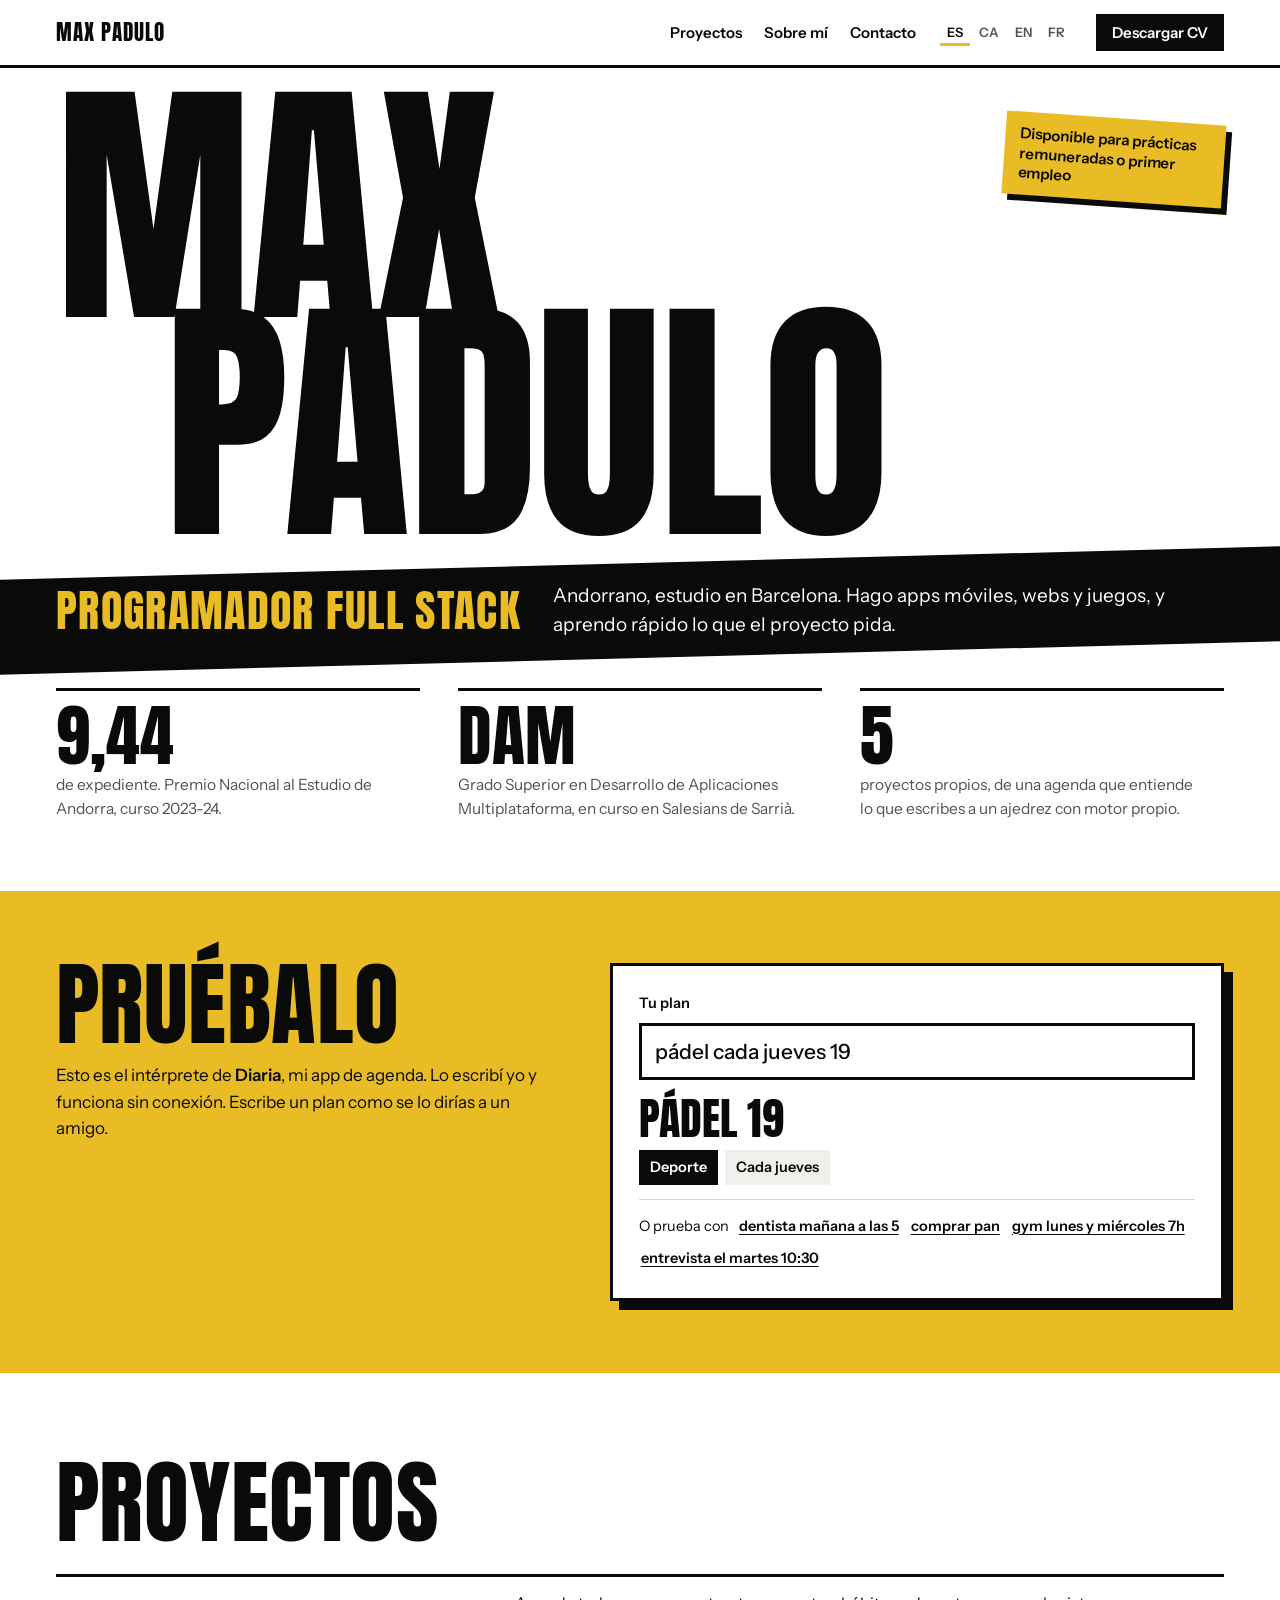
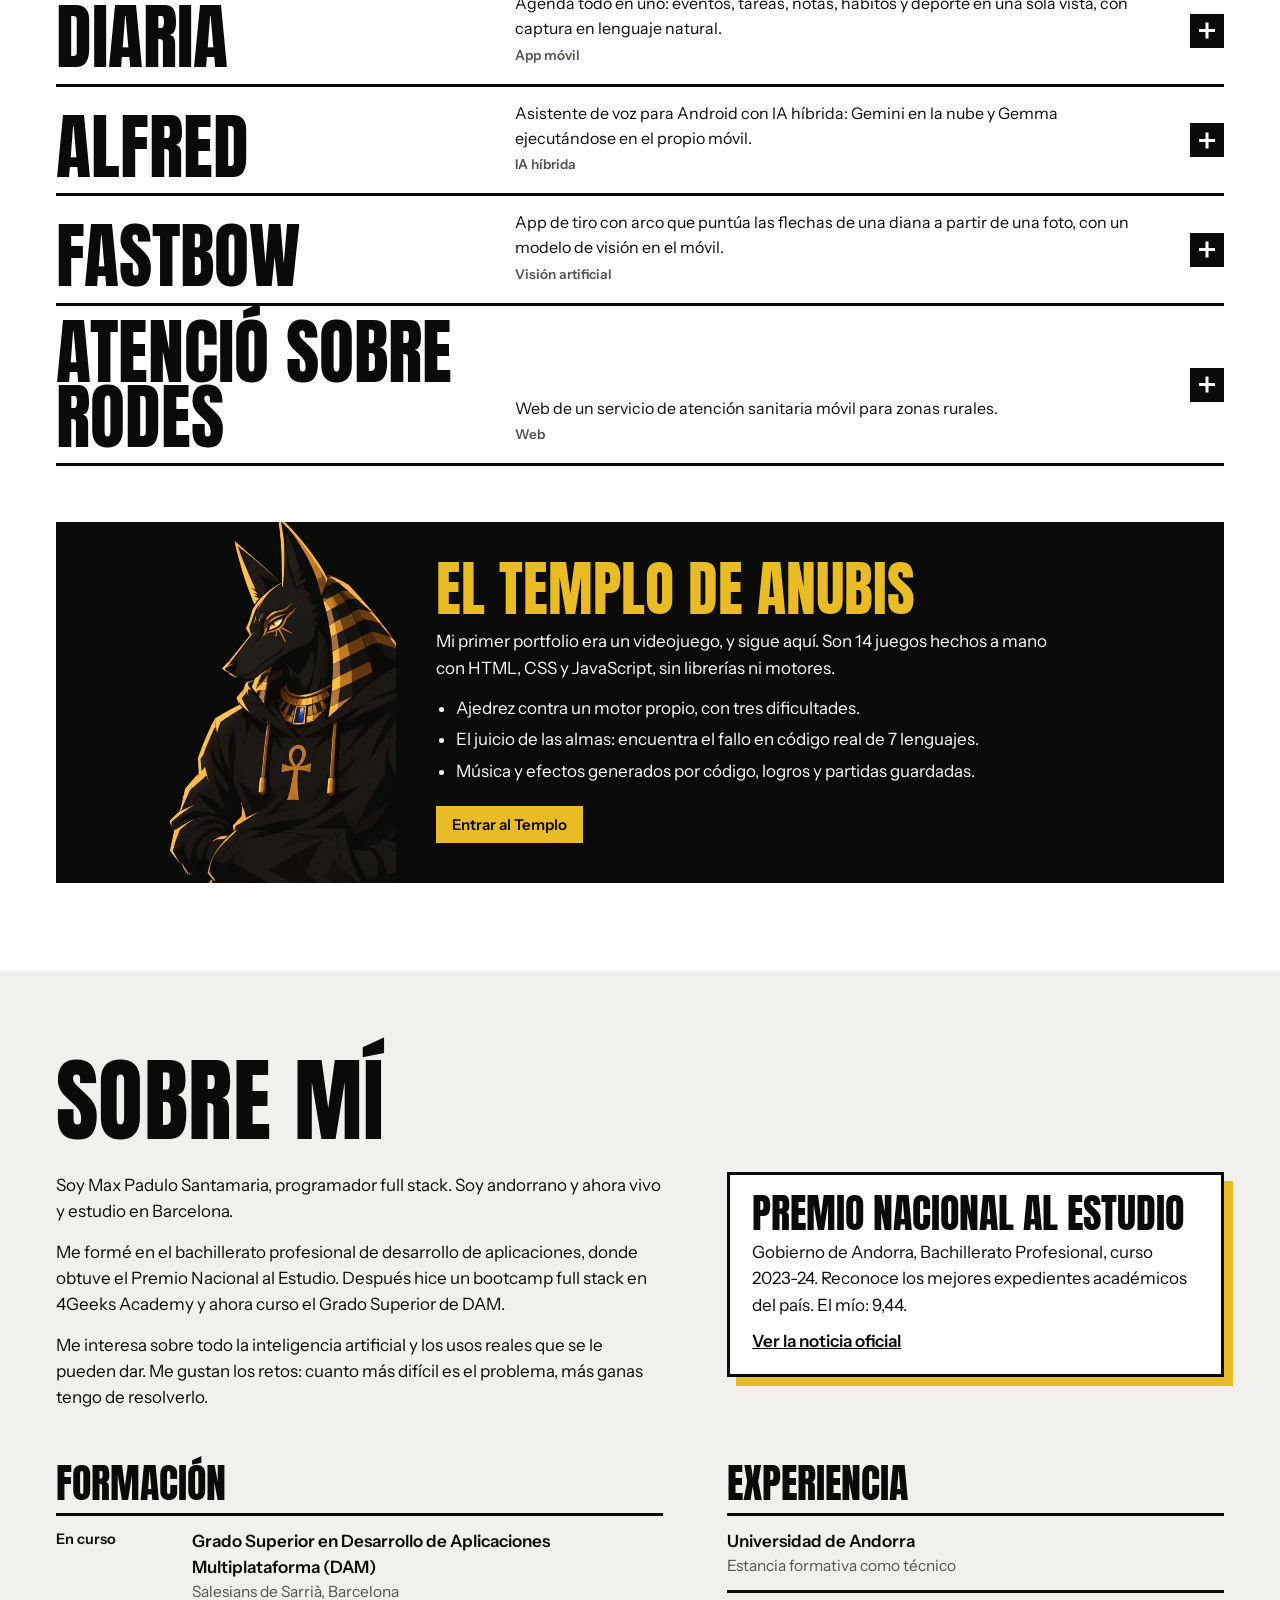
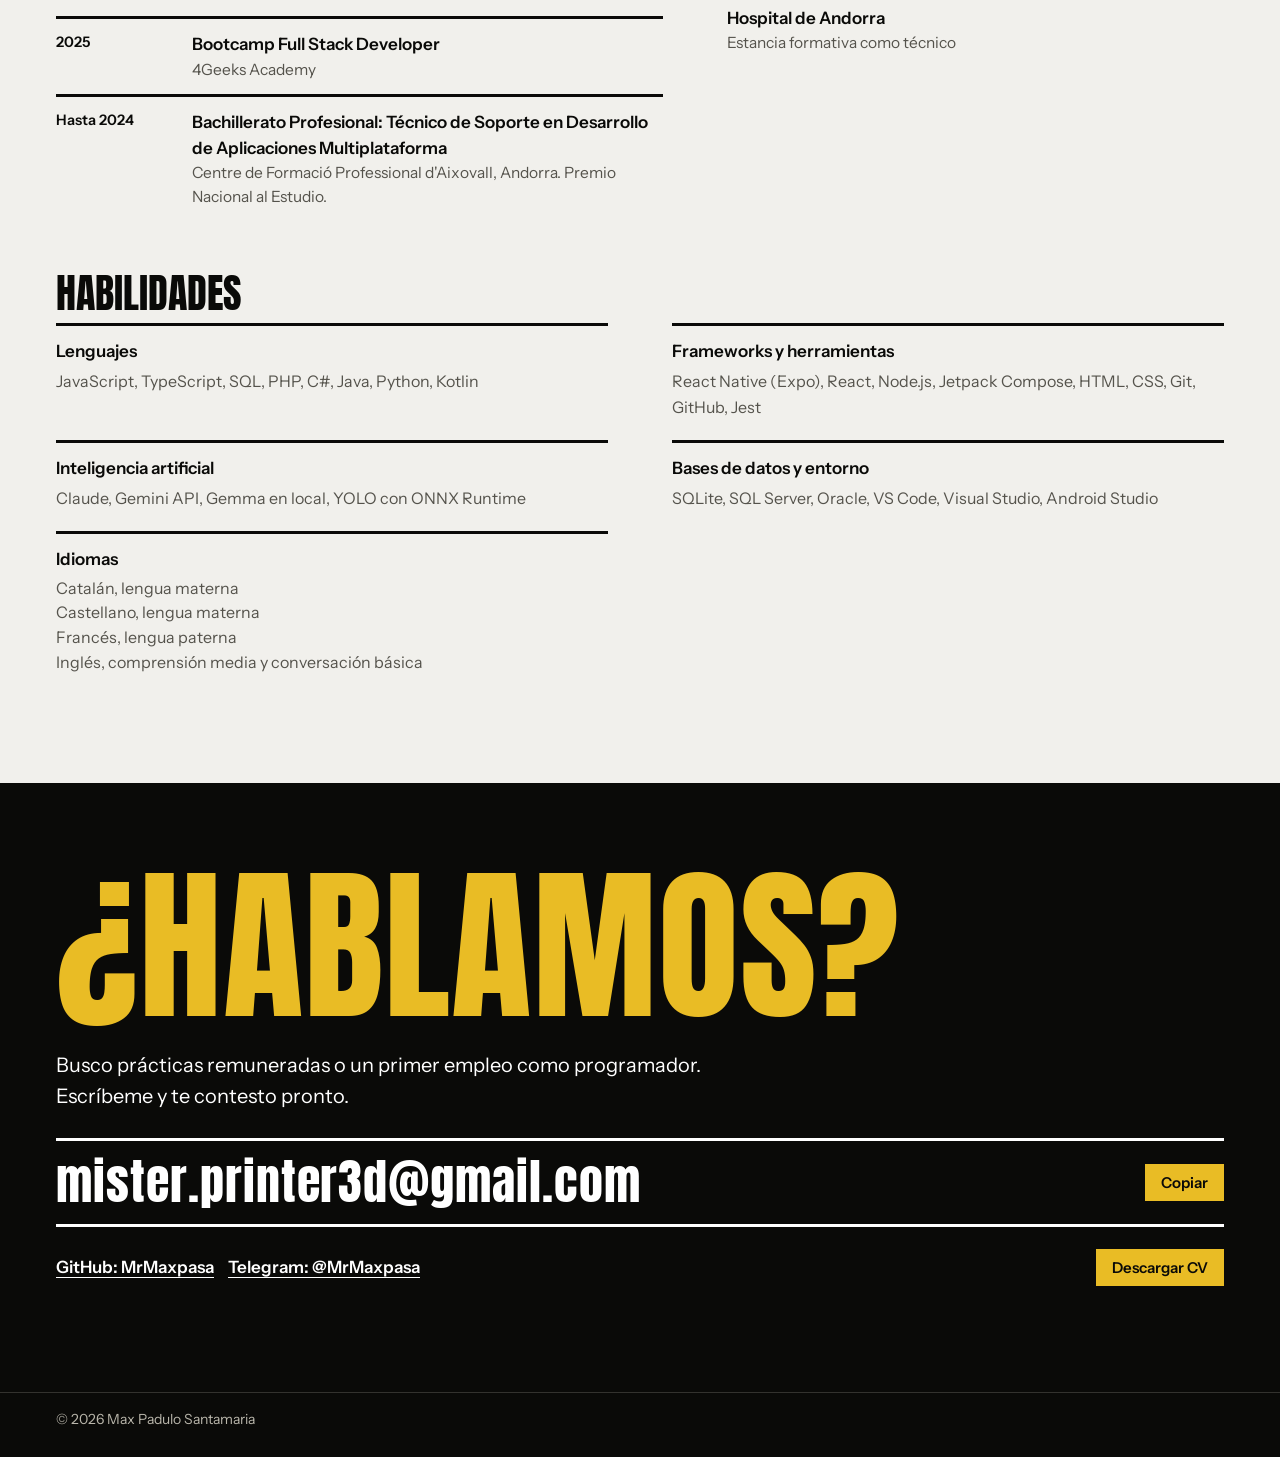
==== commit e3bdbcac: "Portfolio profesional en la portada y el Templo de Anubis en /anubis/ La raíz pasa a ser una portada" ====
--- a/index.html
+++ b/index.html
@@ -3,1758 +3,297 @@
 <head>
 <meta charset="utf-8">
 <meta name="viewport" content="width=device-width, initial-scale=1, viewport-fit=cover">
-<title>Max Padulo · Programador full stack en Andorra</title>
-<meta name="description" content="Portfolio de Max Padulo Santamaría, programador full stack de Andorra interesado en la inteligencia artificial. Premio Nacional al Estudio, Grado Superior en DAM y proyectos como Diaria, Alfred y FastBow.">
-<meta name="author" content="Max Padulo Santamaría">
+<title>Max Padulo · Programador full stack</title>
+<meta name="description" content="Max Padulo Santamaria, programador full stack andorrano en Barcelona. Premio Nacional al Estudio de Andorra. Proyectos: Diaria, Alfred, FastBow y un portfolio jugable con 14 juegos. Busco prácticas remuneradas o primer empleo.">
+<meta name="author" content="Max Padulo Santamaria">
 <meta name="robots" content="index, follow">
 <link rel="canonical" href="https://mrmaxpasa.github.io/">
-<meta name="theme-color" content="#0A0A08">
+<meta name="theme-color" content="#FFFFFF">
 <link rel="icon" type="image/png" sizes="32x32" href="favicon-32.png">
 <link rel="icon" type="image/png" sizes="192x192" href="favicon-192.png">
 <link rel="apple-touch-icon" href="apple-touch-icon.png">
 <meta property="og:type" content="website">
 <meta property="og:locale" content="es_ES">
 <meta property="og:site_name" content="Max Padulo">
-<meta property="og:title" content="Max Padulo · Programador full stack en Andorra">
-<meta property="og:description" content="Portfolio de Max Padulo Santamaría, programador full stack de Andorra interesado en la inteligencia artificial. Premio Nacional al Estudio, Grado Superior en DAM y proyectos como Diaria, Alfred y FastBow.">
+<meta property="og:title" content="Max Padulo · Programador full stack">
+<meta property="og:description" content="Max Padulo Santamaria, programador full stack andorrano en Barcelona. Premio Nacional al Estudio de Andorra. Proyectos: Diaria, Alfred, FastBow y un portfolio jugable con 14 juegos. Busco prácticas remuneradas o primer empleo.">
 <meta property="og:url" content="https://mrmaxpasa.github.io/">
 <meta property="og:image" content="https://mrmaxpasa.github.io/og-image.jpg">
 <meta property="og:image:width" content="1200">
 <meta property="og:image:height" content="630">
-<meta property="og:image:alt" content="Max Padulo: portfolio con estética de videojuego protagonizado por un Anubis dorado">
 <meta name="twitter:card" content="summary_large_image">
-<meta name="twitter:title" content="Max Padulo · Programador full stack en Andorra">
-<meta name="twitter:description" content="Portfolio de Max Padulo Santamaría, programador full stack de Andorra interesado en la inteligencia artificial. Premio Nacional al Estudio, Grado Superior en DAM y proyectos como Diaria, Alfred y FastBow.">
+<meta name="twitter:title" content="Max Padulo · Programador full stack">
+<meta name="twitter:description" content="Max Padulo Santamaria, programador full stack andorrano en Barcelona. Premio Nacional al Estudio de Andorra. Proyectos: Diaria, Alfred, FastBow y un portfolio jugable con 14 juegos. Busco prácticas remuneradas o primer empleo.">
 <meta name="twitter:image" content="https://mrmaxpasa.github.io/og-image.jpg">
-<script type="application/ld+json">{"@context": "https://schema.org", "@type": "Person", "name": "Max Padulo Santamaría", "alternateName": ["Max Padulo", "MrMaxpasa"], "url": "https://mrmaxpasa.github.io/", "image": "https://mrmaxpasa.github.io/og-image.jpg", "email": "mailto:mister.printer3d@gmail.com", "jobTitle": "Programador full stack", "nationality": "Andorra", "address": {"@type": "PostalAddress", "addressCountry": "AD"}, "knowsLanguage": ["ca", "es", "fr", "en"], "knowsAbout": ["Desarrollo full stack", "Inteligencia artificial", "Aplicaciones multiplataforma", "JavaScript", "TypeScript", "React Native", "Kotlin", "Java", "Python", "SQL", "PHP", "C#"], "alumniOf": [{"@type": "EducationalOrganization", "name": "Salesians de Sarrià"}, {"@type": "EducationalOrganization", "name": "4Geeks Academy"}, {"@type": "EducationalOrganization", "name": "Centre de Formació Professional d'Aixovall"}, {"@type": "EducationalOrganization", "name": "Col·legi Sant Ermengol"}], "award": "Premio Nacional al Estudio (Premi Nacional a l'Estudi) de Bachillerato Profesional, curso 2023-2024, Gobierno de Andorra", "sameAs": ["https://github.com/MrMaxpasa", "https://t.me/MrMaxpasa"]}</script>
+<link rel="preload" href="fonts/anton-latin-400-normal.woff2" as="font" type="font/woff2" crossorigin>
 <link rel="stylesheet" href="fonts/fonts.css">
-<style>
-[hidden]{display:none!important}
-body{margin:0}
-.sr-only{position:absolute!important;width:1px;height:1px;padding:0;margin:-1px;overflow:hidden;clip:rect(0 0 0 0);white-space:nowrap;border:0}
-/* Layout: pantalla única tipo menú de videojuego. Menú a la izquierda, Anubis a la derecha; en móvil, Anubis arriba y menú abajo. */
-:root{
-  --ink:#0A0A08;        /* negro base (igualado al fondo del vídeo) */
-  --coal:#1C1814;       /* negro carbón: paneles */
-  --bronze:#7A5C1E;     /* bordes, jeroglíficos */
-  --gold:#C9A227;       /* títulos, selección */
-  --gold-hi:#F5C842;    /* brillos */
-  --ivory:#F4EFE3;      /* texto y contrastes */
-  --lapis:#2456B8;      /* acento puntual */
-  --papyrus:#EEE4CB;    /* hoja del expediente */
-  --f-block:"Archivo Black","Arial Black",Impact,sans-serif;
-  --f-cond:"Anton",Impact,"Arial Narrow",sans-serif;
-  --f-egypt:"Cinzel Decorative","Trajan Pro",Georgia,serif;
-  --f-ui:"Barlow Semi Condensed","Arial Narrow",system-ui,sans-serif;
-  --f-mono:"JetBrains Mono",ui-monospace,Menlo,monospace;
-  --f-glyph:"Noto Sans Egyptian Hieroglyphs",serif;
-  --gx:max(16px,env(safe-area-inset-left,0px));
-  --gxr:max(16px,env(safe-area-inset-right,0px));
-  color-scheme:dark;
+<script type="application/ld+json">{"@context": "https://schema.org", "@type": "Person", "name": "Max Padulo Santamaria", "alternateName": ["Max Padulo", "MrMaxpasa"], "url": "https://mrmaxpasa.github.io/", "image": "https://mrmaxpasa.github.io/og-image.jpg", "email": "mailto:mister.printer3d@gmail.com", "jobTitle": "Programador full stack", "nationality": "Andorra", "address": {"@type": "PostalAddress", "addressLocality": "Barcelona", "addressCountry": "ES"}, "knowsLanguage": ["ca", "es", "fr", "en"], "knowsAbout": ["Desarrollo full stack", "Inteligencia artificial", "JavaScript", "TypeScript", "React Native", "Kotlin", "Java", "Python", "SQL", "PHP", "C#"], "alumniOf": [{"@type": "EducationalOrganization", "name": "Salesians de Sarrià"}, {"@type": "EducationalOrganization", "name": "4Geeks Academy"}, {"@type": "EducationalOrganization", "name": "Centre de Formació Professional d'Aixovall"}], "award": "Premio Nacional al Estudio (Premi Nacional a l'Estudi) de Bachillerato Profesional, curso 2023-2024, Gobierno de Andorra", "sameAs": ["https://github.com/MrMaxpasa", "https://t.me/MrMaxpasa"]}</script>
+<style>[hidden]{display:none!important}img{max-width:100%}
+/* Layout: cartel. El nombre a tamaño de póster manda; todo lo demás se alinea a la izquierda sobre una retícula de filetes negros de 3px. Un solo acento: el dorado. */
+:root{--ink:#0A0A08;--paper:#FFFFFF;--gold:#E9BC25;--soft:#F1F0EC;--mute:#55534C;--rule:3px solid var(--ink);
+  --f-d:Anton,"Arial Narrow",Impact,sans-serif;--f-b:"Instrument Sans",system-ui,-apple-system,"Segoe UI",sans-serif;--gut:clamp(18px,4.5vw,56px);color-scheme:light}
+html{scroll-behavior:smooth;-webkit-text-size-adjust:100%}
+body{margin:0;background:var(--paper);color:var(--ink);font:400 17px/1.55 var(--f-b);overflow-x:hidden}
+.in{max-width:1180px;margin:0 auto;padding-left:max(var(--gut),env(safe-area-inset-left,0px));padding-right:max(var(--gut),env(safe-area-inset-right,0px))}
+a{color:inherit}
+:focus-visible{outline:3px solid var(--ink);outline-offset:3px;box-shadow:0 0 0 6px var(--gold)}
+.skip{position:absolute;left:-999px;top:0;background:var(--ink);color:#fff;padding:10px 14px;z-index:20}.skip:focus{left:8px;top:8px}
+h1,h2,h3{font-family:var(--f-d);font-weight:400;text-transform:uppercase;margin:0;line-height:.9}
+h2{font-size:clamp(44px,8vw,92px);letter-spacing:.005em}
+p{margin:0}
+
+/* barra superior */
+.top{border-bottom:var(--rule)}
+.top .in{display:flex;flex-wrap:wrap;align-items:center;gap:8px 24px;padding-block:14px}
+.top .me{font:400 21px/1 var(--f-d);letter-spacing:.05em;text-decoration:none;margin-right:auto}
+.top nav{display:flex;gap:22px}
+.top nav a{font-size:15px;font-weight:600;text-decoration:none}.top nav a:hover{text-decoration:underline;text-underline-offset:5px;text-decoration-thickness:3px}
+.lang{display:flex;gap:2px}
+.lang button{font:600 13px/1 var(--f-b);border:0;background:none;color:var(--mute);padding:7px 7px;cursor:pointer}
+.lang button[aria-pressed="true"]{color:var(--ink);box-shadow:inset 0 -3px 0 var(--gold)}
+.btn{display:inline-block;font:600 15px/1 var(--f-b);padding:11px 16px;text-decoration:none;background:var(--ink);color:#fff;border:0;cursor:pointer}
+.btn:hover{background:var(--gold);color:var(--ink)}
+.btn.g{background:var(--gold);color:var(--ink)}.btn.g:hover{background:#fff}
+
+/* portada */
+.hero .in{position:relative;padding-top:clamp(12px,2.6vw,30px)}
+.hero h1{font-size:clamp(78px,20.5vw,262px);line-height:.83;letter-spacing:-.005em}
+.hero h1 span{display:block}
+.hero h1 span+span{margin-left:clamp(0px,8.5vw,118px)}
+.seal{position:absolute;right:max(var(--gut),env(safe-area-inset-right,0px));top:clamp(18px,4vw,50px);background:var(--gold);padding:12px 15px;font-weight:600;font-size:15px;line-height:1.3;max-width:190px;transform:rotate(4deg);box-shadow:6px 6px 0 var(--ink)}
+.band{background:var(--ink);color:#fff;margin-top:clamp(16px,2.6vw,30px);transform:skewY(-1.5deg)}
+.band .in{display:flex;flex-wrap:wrap;gap:8px 32px;align-items:center;padding-block:18px;transform:skewY(1.5deg)}
+.band b{font:400 clamp(24px,3.6vw,44px)/1 var(--f-d);letter-spacing:.03em;text-transform:uppercase;color:var(--gold)}
+.band p{font-size:clamp(16px,1.6vw,19px);flex:1 1 320px;min-width:0;max-width:60ch}
+.facts{display:grid;grid-template-columns:repeat(3,minmax(0,1fr));gap:0 clamp(18px,3vw,40px);padding-block:clamp(30px,5vw,58px) clamp(34px,6vw,70px)}
+.facts div{border-top:var(--rule);padding-top:12px;min-width:0}
+.facts b{font:400 clamp(40px,5.4vw,68px)/.95 var(--f-d);display:block}
+.facts span{font-size:15.5px;color:var(--mute);display:block;margin-top:6px;max-width:34ch}
+
+/* demo */
+.demo{background:var(--gold)}
+.demo .in{display:grid;grid-template-columns:minmax(0,.9fr) minmax(0,1.1fr);gap:clamp(20px,4vw,60px);padding-block:clamp(34px,6vw,72px);align-items:start}
+.demo p{max-width:44ch;margin-top:16px}
+.demo .note{font-size:14.5px;margin-top:10px;font-weight:600}.demo .note:empty{display:none}
+.box{background:#fff;border:var(--rule);box-shadow:9px 9px 0 var(--ink);padding:clamp(16px,2.4vw,26px);min-width:0}
+.box label{display:block;font-weight:600;font-size:14.5px;margin-bottom:8px}
+.box input{width:100%;box-sizing:border-box;font:500 clamp(17px,1.9vw,21px)/1.2 var(--f-b);padding:13px 13px;border:var(--rule);border-radius:0;background:#fff;color:var(--ink)}
+.box input:focus{outline:none;background:#FFFBEA;box-shadow:none}
+.out{margin-top:16px;min-height:86px}
+.out .tit{font:400 clamp(30px,4vw,44px)/1 var(--f-d);text-transform:uppercase}
+.chips{display:flex;flex-wrap:wrap;gap:7px;margin-top:10px}
+.chip{font-size:14.5px;font-weight:600;padding:6px 11px;background:var(--soft)}
+.chip.t{background:var(--ink);color:#fff}
+.ej{display:flex;flex-wrap:wrap;gap:4px 8px;align-items:baseline;margin-top:14px;font-size:14.5px;border-top:1px solid #D9D7D0;padding-top:12px}
+.ej button{font:inherit;font-weight:600;border:0;background:none;color:var(--ink);text-decoration:underline;text-underline-offset:3px;cursor:pointer;padding:3px 2px}
+.ej button:hover{background:var(--gold)}
+
+/* proyectos */
+.sec{padding-block:clamp(40px,7vw,88px)}
+.sec>.in>h2{margin-bottom:clamp(18px,3vw,30px)}
+.pr{border-top:var(--rule)}.pr:last-of-type{border-bottom:var(--rule)}
+.pr summary{display:grid;grid-template-columns:minmax(0,1fr) minmax(0,1.5fr) 34px;gap:6px 28px;align-items:end;padding:14px 0;cursor:pointer;list-style:none}
+.pr summary::-webkit-details-marker{display:none}
+.pr-n{font:400 clamp(36px,6.2vw,72px)/.9 var(--f-d);text-transform:uppercase}
+.pr-s{padding-bottom:4px;min-width:0}.pr-sh{display:block;font-size:16px}
+.pr-s small{display:block;font-weight:600;font-size:13.5px;margin-top:4px;color:var(--mute)}
+.pr-x{width:34px;height:34px;background:var(--ink);position:relative;align-self:center}
+.pr-x::before,.pr-x::after{content:"";position:absolute;left:9px;right:9px;top:15.5px;height:3px;background:#fff;transition:transform .2s}
+.pr-x::after{transform:rotate(90deg)}.pr[open] .pr-x{background:var(--gold)}.pr[open] .pr-x::before,.pr[open] .pr-x::after{background:var(--ink)}.pr[open] .pr-x::after{transform:rotate(0)}
+.pr summary:hover .pr-n{text-decoration:underline;text-decoration-thickness:5px;text-underline-offset:6px;text-decoration-color:var(--gold)}
+.pr-b{display:grid;grid-template-columns:minmax(0,1fr);gap:20px 32px;padding:6px 0 26px}
+.pr-b.has-img{grid-template-columns:minmax(0,300px) minmax(0,1fr)}
+.pr-b img{width:100%;max-height:400px;object-fit:cover;object-position:50% 0;border:var(--rule);display:block;box-sizing:border-box}
+.pr-b ul{margin:10px 0 14px;padding-left:20px;max-width:70ch}.pr-b li{margin-bottom:6px}
+.pr-st{font-weight:600}.pr-st::before{content:"";display:inline-block;width:10px;height:10px;background:var(--gold);box-shadow:0 0 0 2px var(--ink);margin-right:10px}
+.pr-k{font-size:14.5px;font-weight:600;color:var(--mute)}
+/* el proyecto se despliega con altura, no de golpe (mejora progresiva: donde no exista, abre igual) */
+@supports (interpolate-size:allow-keywords){:root{interpolate-size:allow-keywords}
+  .pr::details-content{block-size:0;overflow:hidden;transition:block-size .3s ease,content-visibility .3s allow-discrete}
+  .pr[open]::details-content{block-size:auto}}
+@media (prefers-reduced-motion:reduce){.pr::details-content{transition:none}}
+
+/* Anubis */
+.anu{background:var(--ink);color:#fff;margin-top:clamp(30px,5vw,56px);display:grid;grid-template-columns:minmax(0,340px) minmax(0,1fr)}
+.anu img{width:100%;height:100%;min-height:260px;object-fit:cover;object-position:50% 14%;display:block}
+.anu>div{padding:clamp(20px,3.4vw,40px);min-width:0}
+.anu h3{font-size:clamp(34px,5vw,60px);color:var(--gold);margin-bottom:12px}
+.anu ul{margin:14px 0 22px;padding-left:20px}.anu li{margin-bottom:5px}
+.anu p{max-width:58ch}
+
+/* sobre mí */
+.about{background:var(--soft)}
+.cols{display:grid;grid-template-columns:minmax(0,1.1fr) minmax(0,.9fr);gap:clamp(24px,5vw,70px);align-items:start}
+.cols p+p{margin-top:14px}
+.cols .txt{max-width:60ch}
+.foto{width:min(260px,70%);border:var(--rule);box-shadow:9px 9px 0 var(--gold);display:block;margin-bottom:26px}
+.award{background:#fff;border:var(--rule);box-shadow:9px 9px 0 var(--gold);padding:20px 22px}
+.award h3{font-size:clamp(28px,3.4vw,40px);margin-bottom:8px}
+.award a{display:inline-block;margin-top:10px;font-weight:600}
+.h3{font-size:clamp(28px,3.4vw,40px);margin:clamp(30px,5vw,54px) 0 12px}
+.tl{list-style:none;margin:0;padding:0}
+.tl li{display:grid;grid-template-columns:118px minmax(0,1fr);gap:4px 18px;border-top:var(--rule);padding:12px 0}
+.tl b{font-weight:600}.tl span{display:block;color:var(--mute);font-size:15.5px}
+.tl i{font-style:normal;font-weight:600;font-size:14.5px}
+.sk{display:grid;grid-template-columns:repeat(2,minmax(0,1fr));gap:0 clamp(24px,5vw,70px)}
+.sk div{border-top:var(--rule);padding:12px 0 20px;min-width:0}
+.sk b{display:block;font-weight:600;margin-bottom:3px}.sk span{color:var(--mute);font-size:16px}
+.sk ul{list-style:none;margin:0;padding:0;color:var(--mute);font-size:16px}
+
+/* contacto */
+.ct{background:var(--ink);color:#fff}
+.ct h2{color:var(--gold);font-size:clamp(60px,13vw,168px)}
+.ct p{max-width:50ch;margin:16px 0 26px;font-size:clamp(17px,1.7vw,20px)}
+.mail{display:flex;flex-wrap:wrap;align-items:center;gap:10px 16px;border-top:3px solid #fff;border-bottom:3px solid #fff;padding:16px 0}
+.mail span{font:400 clamp(20px,4.6vw,48px)/1.05 var(--f-d);letter-spacing:.02em;user-select:all;overflow-wrap:anywhere;min-width:0;margin-right:auto}
+.links{display:flex;flex-wrap:wrap;gap:10px 14px;margin-top:22px;align-items:center}
+.links a.t{font-weight:600;text-underline-offset:4px}
+footer{background:var(--ink);color:#B9B6AB;font-size:14px;padding-block:18px 26px}
+footer .in{display:flex;flex-wrap:wrap;gap:6px 20px;justify-content:space-between;border-top:1px solid #33322E;padding-top:16px}
+
+@media (max-width:800px){
+  .top nav{display:none}
+  .seal{position:static;display:inline-block;transform:rotate(-2deg);max-width:none;margin:12px 0 22px}
+  .facts,.demo .in,.cols,.sk{grid-template-columns:minmax(0,1fr)}
+  .facts{gap:22px}
+  .pr summary{grid-template-columns:minmax(0,1fr) 34px}.pr-n{grid-column:1}.pr-s{grid-column:1;grid-row:2}.pr-x{grid-row:1;grid-column:2}
+  .pr-b.has-img{grid-template-columns:minmax(0,1fr)}.pr-b img{max-width:340px}
+  .anu{grid-template-columns:minmax(0,1fr)}.anu img{height:230px;min-height:0}
+  .hero h1{font-size:29.5vw}.hero h1 span+span{margin-left:0}
+  .tl li{grid-template-columns:minmax(0,1fr)}
+  .box{box-shadow:6px 6px 0 var(--ink)}
 }
-html,body{height:100%;background:var(--ink);color:var(--ivory)}
-@supports (height:100dvh){html,body{height:100dvh}}
-body{overflow:hidden;font-family:var(--f-ui);-webkit-font-smoothing:antialiased}
-button{font:inherit;color:inherit}
-:focus-visible{outline:2px solid var(--gold-hi);outline-offset:3px}
-
-#app{position:relative;height:100%;overflow:hidden;background:var(--ink);isolation:isolate}
-
-/* ---------- Anubis ---------- */
-#anubisWrap{position:absolute;inset:0;z-index:0;transition:transform 0s}
-#app[data-screen="dossier"] #anubisWrap{transform:scaleX(-1) translateX(19%)}
-#app[data-screen="dossier"] #anubis{filter:brightness(.72)}
-#anubis{position:absolute;inset:0;width:100%;height:100%;object-fit:cover;object-position:82% 0%;z-index:0;
-  transform-origin:72% 100%;transition:opacity .25s, filter .3s;animation:breathe 5.2s ease-in-out infinite;background:var(--ink)}
-@keyframes breathe{0%,100%{transform:scale(1)}50%{transform:scale(1.009) translateY(-.25%)}}
-#app[data-screen="start"] #anubis,#app[data-screen="skills"] #anubis{opacity:0}
-#app[data-screen="sealed"] #anubis{filter:brightness(.55) saturate(.8)}
-
-/* ---------- Decorado ---------- */
-.decor{position:absolute;inset:0;z-index:1;pointer-events:none;
-  -webkit-mask-image:linear-gradient(90deg,#000 0,#000 30%,transparent 56%);mask-image:linear-gradient(90deg,#000 0,#000 30%,transparent 56%)}
-.stripes{position:absolute;inset:-10%;background:repeating-linear-gradient(118deg,transparent 0 38px,rgba(122,92,30,.20) 38px 40px)}
-.halftone{position:absolute;left:-8%;top:8%;width:46%;height:62%;transform:skewX(-14deg);
-  background:radial-gradient(circle,rgba(201,162,39,.16) 1.1px,transparent 1.7px) 0 0/9px 9px;
-  -webkit-mask-image:linear-gradient(160deg,#000 10%,transparent 75%);mask-image:linear-gradient(160deg,#000 10%,transparent 75%)}
-.band{position:absolute;left:-12%;bottom:15%;width:84%;transform:rotate(-8deg);border-block:1px solid rgba(122,92,30,.6);
-  overflow:hidden;white-space:nowrap;padding:6px 0;background:rgba(10,10,8,.6)}
-.band span{display:inline-block;font-family:var(--f-glyph);font-size:22px;letter-spacing:.35em;color:var(--bronze);animation:marquee 60s linear infinite}
-@keyframes marquee{to{transform:translateX(-50%)}}
-#dust{position:absolute;inset:0;width:100%;height:100%;z-index:2;pointer-events:none;mix-blend-mode:screen;opacity:.75}
-
-/* ---------- HUD ---------- */
-.hud{position:absolute;left:0;right:0;z-index:5;display:flex;justify-content:space-between;align-items:flex-start;gap:12px;
-  padding-left:var(--gx);padding-right:var(--gxr);pointer-events:none}
-.hud.top{top:0;padding-block:14px 0}
-.hud.bottom{bottom:0;align-items:flex-end;padding-block:28px 12px;background:linear-gradient(rgba(10,10,8,0),rgba(10,10,8,.92) 55%)}
-.hud > *{pointer-events:auto}
-.tag{font:700 11px/1 var(--f-ui);letter-spacing:.22em;text-transform:uppercase;background:var(--ink);color:var(--ivory);
-  padding:7px 10px 6px;border:1px solid var(--ivory);transform:skewX(-10deg);box-shadow:4px 4px 0 var(--gold)}
-.tag b{color:var(--gold)}
-.cal{display:flex;align-items:stretch;transform:skewX(-10deg);background:var(--ivory);color:var(--ink);box-shadow:-4px 4px 0 var(--gold)}
-.cal .d{font:400 30px/1 var(--f-cond);padding:6px 10px 4px;letter-spacing:.02em}
-.cal .w{display:flex;flex-direction:column;justify-content:center;padding:4px 10px 4px 0;font:700 11px/1.25 var(--f-ui);letter-spacing:.18em}
-.cal .w span:last-child{font-family:var(--f-mono);font-weight:500;letter-spacing:.04em;font-size:12px}
-.keys{display:flex;flex-wrap:wrap;gap:6px 14px;font:700 10.5px/1 var(--f-ui);letter-spacing:.2em;color:rgba(244,239,227,.8)}
-.keys span{display:inline-flex;align-items:center;gap:6px}
-.keys kbd{font:700 10px/1 var(--f-ui);background:var(--ivory);color:var(--ink);padding:4px 6px 3px;transform:skewX(-12deg);letter-spacing:.08em}
-.touch-only{display:none}
-@media (hover:none) and (pointer:coarse){.keys .k-only{display:none}.touch-only{display:inline-flex}}
-.hud-btns{display:flex;gap:8px;flex-wrap:wrap;justify-content:flex-end}
-.hud-btns > *{pointer-events:auto}
-.snd{display:inline-flex;align-items:center;gap:8px;background:var(--ink);border:1px solid var(--ivory);padding:7px 10px;cursor:pointer;
-  font:700 10.5px/1 var(--f-ui);letter-spacing:.2em;transform:skewX(-10deg)}
-.snd svg{width:16px;height:16px}
-.snd[aria-pressed="false"] .on,.snd[aria-pressed="true"] .off{display:none}
-.snd:hover{background:var(--gold);color:var(--ink)}
-#app[data-screen="start"] .hud{opacity:0;pointer-events:none}
-#app[data-screen="start"] .hud > *{pointer-events:none}
-
-/* ---------- Pantallas ---------- */
-.screen{position:absolute;inset:0;z-index:3;padding-left:var(--gx);padding-right:var(--gxr);padding-block:64px 56px}
-.screen[hidden]{display:none!important}
-
-/* letras collage */
-.word{display:inline-flex;align-items:center;flex-wrap:nowrap;font-size:var(--fs,48px);line-height:1;white-space:nowrap;
-  filter:drop-shadow(.05em .06em 0 rgba(0,0,0,.75))}
-.lt{display:inline-block;font-size:calc(1em * var(--k,1));transform:translateY(var(--y,0)) rotate(var(--r,0));padding:0 .03em;margin-right:-.01em}
-.lt.sp{width:.3em}
-.l-a{font-family:var(--f-block);background:var(--ivory);color:var(--ink);padding:.03em .09em}
-.l-b{font-family:var(--f-cond);color:var(--ivory)}
-.l-c{font-family:var(--f-egypt);font-weight:900;color:var(--gold)}
-.l-d{font-family:var(--f-block);background:var(--gold);color:var(--ink);padding:.03em .09em}
-.l-e{font-family:var(--f-cond);background:var(--ink);color:var(--ivory);box-shadow:0 0 0 .045em var(--ivory);padding:0 .09em;margin:0 .07em}
-
-/* ---------- Inicio ---------- */
-#scr-start{display:grid;place-items:center;text-align:center;cursor:pointer}
-.ring-wrap{position:absolute;left:50%;top:50%;width:min(86vmin,680px);aspect-ratio:1;transform:translate(-50%,-50%);transition:transform .6s cubic-bezier(.6,0,.2,1),opacity .6s}
-.ring-wrap svg{width:100%;height:100%;overflow:visible}
-.ring-a{transform-origin:300px 300px;animation:spin 90s linear infinite}
-.ring-b{transform-origin:300px 300px;animation:spin 140s linear infinite reverse}
-@keyframes spin{to{transform:rotate(360deg)}}
-.start-core{position:relative;display:flex;flex-direction:column;align-items:center;gap:18px;transition:transform .5s,opacity .4s}
-.start-core .kicker{font:700 12px/1 var(--f-ui);letter-spacing:.6em;color:var(--gold);padding-left:.6em}
-.start-core .word{--fs:clamp(54px,11vw,128px)}
-.press{font:700 13px/1 var(--f-ui);letter-spacing:.42em;color:var(--ivory);padding:10px 14px 9px .42em;animation:blink 1.4s steps(2,jump-none) infinite}
-.press .t{display:none}
-@media (hover:none) and (pointer:coarse){.press .k{display:none}.press .t{display:inline}}
-@keyframes blink{50%{opacity:.25}}
-.sound-note{font:500 12px/1.4 var(--f-ui);letter-spacing:.08em;color:rgba(244,239,227,.55);max-width:32ch}
-#scr-start.leaving .ring-wrap{transform:translate(-50%,-50%) scale(2.6);opacity:0}
-#scr-start.leaving .start-core{transform:scale(.9);opacity:0}
-.flash{position:absolute;inset:0;z-index:11;pointer-events:none;background:radial-gradient(circle at 56% 30%,var(--gold-hi),rgba(201,162,39,.6) 30%,transparent 70%);opacity:0}
-.flash.go{animation:flash .7s ease-out}
-@keyframes flash{0%{opacity:0}20%{opacity:.85}100%{opacity:0}}
-
-/* ---------- Menú ---------- */
-#scr-menu{display:flex;flex-direction:column;justify-content:center}
-.menu-col{display:flex;flex-direction:column;gap:clamp(10px,2vh,22px);max-width:min(600px,50vw);min-width:0}
-.kick{font:700 11px/1 var(--f-ui);letter-spacing:.55em;color:rgba(244,239,227,.75)}
-.name{display:flex;flex-direction:column;align-items:flex-start;gap:4px}
-.name .w1{--fs:clamp(44px,6.4vw,92px)}
-.name .w2{--fs:clamp(30px,4.6vw,66px);margin-left:.35em}
-.pitch{position:relative;background:var(--ink);border:1px solid rgba(244,239,227,.85);padding:14px 16px 15px;max-width:46ch;transform:skewX(-4deg);box-shadow:6px 6px 0 rgba(201,162,39,.85)}
-.pitch > *{transform:skewX(4deg)}
-.pitch code{display:block;font:500 12px/1.4 var(--f-mono);color:var(--gold);margin-bottom:6px}
-.pitch p{margin:0;font:500 15px/1.45 var(--f-ui);color:rgba(244,239,227,.92)}
-.pitch .note{position:absolute;top:-10px;right:10px;font:700 9.5px/1 var(--f-ui);letter-spacing:.2em;background:var(--lapis);color:var(--ivory);padding:4px 7px}
-.items{display:flex;flex-direction:column;align-items:flex-start;gap:clamp(2px,.8vh,10px);margin:0;padding:0;list-style:none}
-.item{position:relative;isolation:isolate;display:flex;align-items:center;gap:.35em;background:none;border:0;padding:.06em .4em .06em .1em;cursor:pointer;--fs:clamp(26px,3.5vw,50px)}
-.item::before{content:"";position:absolute;inset:6% -8% 6% -6%;background:var(--gold);transform:skewX(-18deg) scaleX(0);transform-origin:left;transition:transform .2s cubic-bezier(.3,1.5,.5,1);z-index:-1;box-shadow:5px 5px 0 var(--ink),6px 6px 0 var(--ivory)}
-.item.sel::before{transform:skewX(-18deg) scaleX(1)}
-.item.sel .l-b,.item.sel .l-c{color:var(--ink)}
-.item.sel .l-d{background:var(--ink);color:var(--gold-hi)}
-.item.sel .word{animation:jolt .26s ease-out}
-.item .ptr{font-family:var(--f-glyph);font-size:.62em;color:var(--gold-hi);opacity:0;transform:translateX(-8px);transition:opacity .15s,transform .15s;text-shadow:0 0 10px rgba(245,200,66,.7)}
-.item.sel .ptr{opacity:1;transform:none;animation:bob 1s ease-in-out infinite;color:var(--ink);text-shadow:none}
-@keyframes jolt{0%{transform:translateX(0)}30%{transform:translateX(7px) rotate(-1deg)}60%{transform:translateX(-3px)}100%{transform:none}}
-@keyframes bob{50%{transform:translateX(-5px)}}
-.screen.enter .item{animation:slideIn .5s cubic-bezier(.2,.9,.25,1.15) both;animation-delay:calc(var(--i)*70ms + 120ms)}
-.screen.enter .name,.screen.enter .pitch,.screen.enter .kick{animation:slideIn .5s cubic-bezier(.2,.9,.25,1.1) both}
-.screen.enter .pitch{animation-delay:60ms}
-@keyframes slideIn{from{opacity:0;transform:translateX(-60px) skewX(-8deg)}}
-
-/* ---------- Cabecera de sección ---------- */
-.sec-head{display:flex;align-items:flex-end;gap:14px;flex-wrap:wrap}
-.sec-head .word{--fs:clamp(40px,6vw,84px)}
-.esc{font:700 10px/1 var(--f-ui);letter-spacing:.22em;background:var(--ivory);color:var(--ink);padding:5px 8px 4px;transform:skewX(-12deg);border:0;cursor:pointer;margin-bottom:8px}
-.esc:hover{background:var(--gold)}
-.stamp{font:700 10px/1 var(--f-ui);letter-spacing:.22em;color:var(--lapis);border:2px solid var(--lapis);padding:5px 8px 4px;transform:rotate(-4deg);margin-bottom:10px;background:rgba(36,86,184,.08);color:#7FA2E8}
-.screen.enter .sec-head{animation:slideIn .45s cubic-bezier(.2,.9,.25,1.1) both}
-.stamp:empty{display:none}
-.feat-link{display:inline-block;margin-top:10px;font:700 10px/1 var(--f-ui);letter-spacing:.18em;color:var(--ink);background:var(--gold-hi);padding:7px 10px 6px;text-decoration:none;transform:skewX(-10deg)}
-.feat-link:hover,.feat-link:focus-visible{background:var(--ivory)}
-.tools{display:flex;flex-wrap:wrap;gap:8px;padding:4px 10px 8px}
-.tools .chip{font-size:10.5px;padding:6px 9px 5px}
-.screen.enter .tools{animation:fadeUp .4s ease-out 1.2s both}
-
-/* ---------- Habilidades ---------- */
-#scr-skills{overflow-y:auto;overflow-x:hidden;scrollbar-width:thin;scrollbar-color:var(--bronze) transparent}
-.skills-col{position:relative;z-index:2;display:flex;flex-direction:column;gap:18px;max-width:min(720px,58vw);min-width:0}
-.group{display:flex;flex-direction:column;gap:2px;min-width:0}
-.g-title{align-self:flex-start;font:400 19px/1 var(--f-cond);letter-spacing:.08em;background:var(--ivory);color:var(--ink);padding:6px 12px 5px;transform:skewX(-12deg);box-shadow:4px 4px 0 var(--gold);margin-bottom:8px}
-.row{position:relative;display:grid;grid-template-columns:minmax(0,13.5em) minmax(80px,1fr) 7.6em;align-items:center;gap:6px 14px;padding:6px 10px;cursor:default;min-width:0}
-.row::before{content:"";position:absolute;inset:0;background:rgba(201,162,39,.09);transform:skewX(-14deg) scaleX(0);transform-origin:left;transition:transform .18s;z-index:-1;border-left:4px solid var(--gold-hi)}
-.row.sel::before{transform:skewX(-14deg) scaleX(1)}
-.r-name{font:700 14.5px/1.15 var(--f-ui);letter-spacing:.14em;text-transform:uppercase;color:var(--ivory);min-width:0}
-.track{position:relative;height:14px;transform:skewX(-22deg);border:1px solid rgba(201,162,39,.45);
-  background:radial-gradient(circle,rgba(244,239,227,.14) .9px,transparent 1.3px) 0 0/5px 5px,var(--coal);overflow:hidden}
-.fill{position:absolute;left:0;top:0;bottom:0;width:calc(var(--lv) * 20%);background:var(--gold);transform-origin:left}
-.fill::after{content:"";position:absolute;right:0;top:0;bottom:0;width:5px;background:var(--gold-hi);box-shadow:0 0 10px 2px rgba(245,200,66,.8)}
-.row.sel .fill{background:var(--gold-hi)}
-.rank{display:flex;align-items:baseline;justify-content:flex-end;gap:6px;white-space:nowrap}
-.rank .n{font:900 18px/1 var(--f-egypt);color:var(--gold-hi)}
-.rank .t{font:700 9.5px/1 var(--f-ui);letter-spacing:.18em;color:rgba(244,239,227,.65)}
-.use{grid-column:1/-1;max-height:0;overflow:hidden;opacity:0;transition:max-height .22s,opacity .2s;font:500 13px/1.35 var(--f-ui);color:var(--gold);letter-spacing:.04em}
-.use::before{content:"𓂀 ";font-family:var(--f-glyph)}
-.row.sel .use{max-height:3em;opacity:1}
-.screen.enter .g-title{animation:slideIn .4s cubic-bezier(.2,.9,.25,1.1) both;animation-delay:calc(var(--g)*110ms + 80ms)}
-.screen.enter .row{animation:rowIn .38s cubic-bezier(.2,.9,.3,1.1) both;animation-delay:calc(var(--d)*55ms + 160ms)}
-.screen.enter .fill{animation:fillIn .65s cubic-bezier(.2,.8,.2,1) both;animation-delay:calc(var(--d)*55ms + 300ms)}
-.screen.enter .fill::after{animation:glint .5s ease-out both;animation-delay:calc(var(--d)*55ms + 880ms)}
-.screen.enter .rank{animation:pop .3s cubic-bezier(.3,1.8,.5,1) both;animation-delay:calc(var(--d)*55ms + 820ms)}
-@keyframes rowIn{from{opacity:0;transform:translateX(-50px)}}
-@keyframes fillIn{from{transform:scaleX(0)}}
-@keyframes glint{0%{box-shadow:0 0 0 0 rgba(245,200,66,0)}40%{box-shadow:0 0 22px 8px rgba(245,200,66,1)}100%{box-shadow:0 0 10px 2px rgba(245,200,66,.8)}}
-@keyframes pop{from{opacity:0;transform:scale(1.8)}}
-.bust{position:fixed;right:0;top:0;bottom:0;width:44%;z-index:1;pointer-events:none;
-  clip-path:polygon(22% 0,100% 0,100% 100%,0 100%);background:var(--ink) url("anubis-poster.jpg") no-repeat 61% 21%/360% auto;animation:kb 20s ease-in-out infinite alternate}
-.bust::after{content:"";position:absolute;inset:0;background:radial-gradient(circle,rgba(201,162,39,.30) 1px,transparent 1.6px) 0 0/7px 7px;mix-blend-mode:screen;
-  -webkit-mask-image:linear-gradient(100deg,#000 0,transparent 45%);mask-image:linear-gradient(100deg,#000 0,transparent 45%)}
-@keyframes kb{from{background-position:61% 21%;background-size:360% auto}to{background-position:62% 19%;background-size:385% auto}}
-.bust-frame{position:fixed;right:0;top:0;bottom:0;width:calc(44% + 9px);z-index:1;pointer-events:none;background:var(--gold);clip-path:polygon(calc(22% * 44 / 44) 0,100% 0,100% 100%,0 100%)}
-.screen.enter .bust-frame{animation:bustIn .55s cubic-bezier(.2,.9,.2,1) both}
-.screen.enter .bust{animation:bustIn .6s cubic-bezier(.2,.9,.2,1) both,kb 20s ease-in-out .6s infinite alternate}
-@keyframes bustIn{from{clip-path:polygon(100% 0,100% 0,100% 100%,100% 100%)}}
-
-/* ---------- Sala sellada ---------- */
-#scr-sealed{display:flex;flex-direction:column;justify-content:center;gap:26px}
-.tablet{position:relative;max-width:min(560px,52vw);background:var(--ivory);color:var(--ink);padding:22px 24px 22px;transform:skewX(-3deg);box-shadow:8px 8px 0 var(--gold),8px 8px 0 1px var(--ink)}
-.tablet > *{transform:skewX(3deg)}
-.cart{display:inline-flex;align-items:center;gap:.3em;font-family:var(--f-glyph);font-size:26px;color:var(--bronze);border:2px solid var(--bronze);border-radius:999px;padding:4px 18px;margin-bottom:12px;position:relative}
-.cart::after{content:"";position:absolute;right:-9px;top:15%;bottom:15%;width:3px;background:var(--bronze)}
-.tablet h2{margin:0 0 8px;font:400 30px/1 var(--f-cond);letter-spacing:.04em}
-.tablet p{margin:0 0 8px;font:500 15.5px/1.45 var(--f-ui);max-width:48ch}
-.tablet .soon{font:700 11px/1 var(--f-ui);letter-spacing:.22em;color:var(--bronze);margin-top:10px}
-.screen.enter .tablet{animation:slideIn .5s cubic-bezier(.2,.9,.25,1.1) .12s both}
-
-/* ---------- Expediente ---------- */
-#scr-dossier{overflow-y:auto;overflow-x:hidden;display:flex;flex-direction:column;align-items:flex-end;gap:14px;scrollbar-width:thin;scrollbar-color:var(--bronze) transparent}
-#scr-dossier .sec-head{width:min(800px,56vw)}
-.sheet,.sheet *,#scr-dossier .sec-head{box-sizing:border-box}
-.sheet{position:relative;width:min(800px,56vw);flex:none;color:var(--ink);padding:26px 30px 28px;transform:rotate(-.8deg);
-  background:repeating-linear-gradient(0deg,rgba(122,92,30,.07) 0 2px,transparent 2px 7px),repeating-linear-gradient(90deg,rgba(122,92,30,.05) 0 3px,transparent 3px 11px),var(--papyrus);
-  box-shadow:10px 10px 0 var(--gold),10px 10px 0 1px var(--ink);margin-bottom:8px}
-.sh-top{display:flex;justify-content:space-between;align-items:baseline;gap:12px;flex-wrap:wrap;border-bottom:2px solid var(--ink);padding-bottom:8px;margin-bottom:20px;font:700 11px/1.2 var(--f-ui);letter-spacing:.24em}
-.sh-top .no{font-family:var(--f-mono);font-weight:500;letter-spacing:.04em;color:var(--bronze)}
-.id{display:grid;grid-template-columns:150px minmax(0,1fr);gap:26px;align-items:start}
-.photo{position:relative;margin:0;width:150px}
-.photo .pic{width:150px;aspect-ratio:3/4;background:var(--ink) url("anubis-poster.jpg") no-repeat 59% 17%/440% auto;border:6px solid #FBF8F1;outline:1px solid rgba(10,10,8,.25);transform:rotate(-3deg);box-shadow:4px 6px 0 rgba(10,10,8,.22)}
-.photo svg{position:absolute;top:-20px;left:26px;width:22px;height:60px;transform:rotate(-6deg)}
-.photo figcaption{margin-top:12px;text-align:center;font:700 10px/1.3 var(--f-ui);letter-spacing:.2em}
-.photo .pend{position:absolute;top:10px;right:-12px;margin:0;transform:rotate(6deg);background:var(--papyrus)}
-.fields{display:grid;gap:8px;margin:0;min-width:0}
-.f{display:grid;grid-template-columns:7.2em minmax(0,1fr);gap:10px;align-items:baseline;border-bottom:1px dashed rgba(10,10,8,.28);padding-bottom:6px}
-.f dt{font:700 10px/1 var(--f-ui);letter-spacing:.22em;color:var(--bronze)}
-.f dd{margin:0;font:600 16px/1.25 var(--f-ui)}
-.f.big dd{font:400 clamp(24px,2.5vw,34px)/1 var(--f-cond);letter-spacing:.02em}
-.feat{margin:24px 0 4px;display:grid;grid-template-columns:auto minmax(0,1fr) auto;gap:16px;align-items:center;background:var(--ink);color:var(--ivory);padding:14px 20px;transform:skewX(-5deg);box-shadow:5px 5px 0 var(--gold)}
-.feat > *{transform:skewX(5deg)}
-.medal{width:64px;height:64px;flex:none}
-.feat .kk{font:700 10px/1 var(--f-ui);letter-spacing:.3em;color:var(--gold-hi)}
-.feat h3{margin:5px 0 3px;font:400 23px/1.05 var(--f-cond);letter-spacing:.03em}
-.feat p{margin:0;font:500 13.5px/1.35 var(--f-ui);color:rgba(244,239,227,.78)}
-.grade{text-align:center;padding-left:14px;border-left:1px solid rgba(201,162,39,.5)}
-.grade b{display:block;font:900 32px/1 var(--f-egypt);color:var(--gold-hi)}
-.grade span{font:700 9.5px/1 var(--f-ui);letter-spacing:.2em;color:rgba(244,239,227,.7)}
-.decl{margin:22px 0 0;font:500 16px/1.65 var(--f-ui);max-width:64ch}
-.decl mark{background:var(--ink);color:var(--gold-hi);padding:.04em .3em;font-weight:700;-webkit-box-decoration-break:clone;box-decoration-break:clone}
-.cols{display:grid;grid-template-columns:minmax(0,1.15fr) minmax(0,1fr);gap:26px;margin-top:24px}
-.blk{display:flex;flex-direction:column;gap:12px;min-width:0}
-.blk + .blk{margin-top:14px}
-.blk h4{align-self:flex-start;margin:0;font:400 18px/1 var(--f-cond);letter-spacing:.08em;background:var(--ink);color:var(--ivory);padding:6px 11px 5px;transform:skewX(-10deg)}
-.tl{list-style:none;margin:0;padding:0 0 0 18px;border-left:2px solid var(--bronze);display:grid;gap:14px}
-.tl li{position:relative}
-.tl li::before{content:"";position:absolute;left:-25px;top:3px;width:10px;height:10px;background:var(--gold);transform:rotate(45deg);outline:1px solid var(--ink)}
-.tl li.now::before{background:var(--lapis)}
-.tl .when{font:500 11px/1 var(--f-mono);color:var(--bronze)}
-.tl .what{font:700 14.5px/1.25 var(--f-ui);margin:4px 0 2px}
-.tl .where{font:500 13px/1.35 var(--f-ui);color:rgba(10,10,8,.72)}
-.pend{display:inline-block;font:700 8.5px/1 var(--f-ui);letter-spacing:.18em;color:var(--lapis);border:1px solid var(--lapis);padding:3px 5px 2px;margin-left:6px;vertical-align:2px;background:rgba(36,86,184,.06);white-space:nowrap}
-.langs{display:grid;gap:9px}
-.lang{display:flex;justify-content:space-between;align-items:baseline;gap:10px;border-bottom:1px dashed rgba(10,10,8,.28);padding-bottom:6px}
-.lang b{font:700 14.5px/1.2 var(--f-ui)}
-.lang span{font:500 12.5px/1.2 var(--f-ui);color:rgba(10,10,8,.72);text-align:right}
-.verdict{position:relative;display:flex;align-items:center;gap:18px;margin-top:28px;padding:16px 190px 0 0;border-top:2px solid var(--ink);min-height:96px}
-.verdict svg{width:104px;height:80px;flex:none}
-.verdict .vk{font:700 10px/1 var(--f-ui);letter-spacing:.24em;color:var(--bronze)}
-.verdict p{margin:6px 0 0;font:700 16px/1.35 var(--f-egypt)}
-.seal{position:absolute;right:4px;bottom:-6px;font:400 26px/1 var(--f-cond);letter-spacing:.12em;color:var(--lapis);border:4px double var(--lapis);padding:9px 14px 7px;transform:rotate(-11deg);text-align:center;mix-blend-mode:multiply}
-.seal small{display:block;font:700 9px/1 var(--f-ui);letter-spacing:.24em;margin-bottom:4px}
-.screen.enter .sheet{animation:sheetIn .6s cubic-bezier(.2,.9,.25,1.05) both}
-@keyframes sheetIn{from{opacity:0;transform:translateX(110px) rotate(6deg)}}
-.screen.enter .photo{animation:dropIn .5s cubic-bezier(.3,1.4,.5,1) .35s both}
-@keyframes dropIn{from{opacity:0;transform:translateY(-50px) rotate(-16deg)}}
-.screen.enter .f{animation:fadeUp .35s ease-out both;animation-delay:calc(var(--i)*60ms + 380ms)}
-@keyframes fadeUp{from{opacity:0;transform:translateY(10px)}}
-.screen.enter .feat{animation:featIn .5s cubic-bezier(.2,.9,.3,1.2) .6s both}
-@keyframes featIn{from{opacity:0;transform:skewX(-5deg) translateX(-60px)}}
-.screen.enter .medal{animation:medal .7s cubic-bezier(.3,1.6,.5,1) .85s both}
-@keyframes medal{from{opacity:0;transform:scale(.2) rotate(-180deg)}}
-.screen.enter .decl{animation:fadeUp .4s ease-out .8s both}
-.screen.enter .cols{animation:fadeUp .4s ease-out .9s both}
-.screen.enter .verdict{animation:fadeUp .4s ease-out 1s both}
-.screen.enter .seal{animation:slam .32s cubic-bezier(.5,0,.6,1.6) 1.35s both}
-@keyframes slam{from{opacity:0;transform:rotate(-24deg) scale(2.8)}}
-
-/* ---------- Templo de los juegos ---------- */
-#scr-temple{overflow-y:auto;overflow-x:hidden;scrollbar-width:thin;scrollbar-color:var(--bronze) transparent}
-.temple-sub{margin:-8px 0 2px;font:500 15px/1.45 var(--f-ui);color:rgba(244,239,227,.8);max-width:62ch}
-.ankh-count{margin:0 0 8px auto;font:400 22px/1 var(--f-cond);letter-spacing:.05em;color:var(--ink);background:var(--gold-hi);padding:7px 12px 5px;transform:skewX(-10deg);box-shadow:4px 4px 0 var(--ivory);white-space:nowrap}
-.ankh-count i{font-style:normal;font-family:var(--f-glyph);margin-right:6px}
-.tcover{position:relative;aspect-ratio:16/9;overflow:hidden;border-bottom:2px solid var(--gold);background:var(--coal)}
-.tcover.mem{display:grid;grid-template-columns:repeat(4,1fr);gap:6px;padding:12px 20%;background:radial-gradient(circle,rgba(201,162,39,.2),transparent 65%),var(--coal)}
-.tcover.mem span{display:grid;place-items:center;font-family:var(--f-glyph);font-size:clamp(14px,1.7vw,24px);background:var(--papyrus);color:var(--ink);border:1px solid var(--ink);box-shadow:2px 2px 0 var(--gold)}
-.tcover.mem span.b{background:var(--ink);color:var(--bronze);border-color:var(--gold)}
-.tcover.mem span.ok{background:var(--ink);color:var(--gold-hi);border-color:var(--gold-hi);box-shadow:0 0 10px rgba(245,200,66,.6)}
-.tcover.run{background:#02070d url("juegos/carrera/desierto.webp") 30% 62%/180% auto no-repeat;overflow:hidden}
-.tcover.run .moon{position:absolute;right:8%;top:2%;width:30%;aspect-ratio:200/190;background:url("juegos/carrera/luna.webp") center/contain no-repeat;mix-blend-mode:screen}
-.tcover.run .ruins{position:absolute;left:0;right:0;bottom:22%;height:40%;background:url("juegos/carrera/ruinas.webp") 0 100%/auto 100% repeat-x;filter:brightness(.6)}
-.tcover.run .gnd{position:absolute;left:0;right:0;bottom:0;height:22%;background:linear-gradient(#1a140e,#0b0907);border-top:2px solid var(--gold)}
-.tcover.run .obs{position:absolute;right:16%;bottom:21.5%;height:27%;aspect-ratio:70/168;background:url("juegos/carrera/obstaculos.webp") 21.31% 8.89%/1078.6% 126.8% no-repeat;transform:scaleX(-1);filter:drop-shadow(0 0 5px rgba(245,200,66,.5))}
-.tcover.run .hero{position:absolute;left:12%;bottom:21%;height:58%;aspect-ratio:144/200;background:url("juegos/carrera/anubis.webp") no-repeat 22.89% 6.15%/1228.5% 132.5%;filter:drop-shadow(0 0 6px rgba(245,200,66,.75));animation:heroBob .5s ease-in-out infinite}
-@keyframes heroBob{50%{transform:translateY(-4%)}}
-.tcover.felt{background:radial-gradient(ellipse at 50% 70%,#1d3f7a,#0b1a36 62%,#060d1c)}
-.tcover.felt .rail{position:absolute;left:6%;right:6%;top:46%;height:110%;border-radius:50%;border:3px solid #C9A227;box-shadow:0 0 0 4px #0A0A08,0 0 0 6px #7A5C1E}
-.tcover .mc{position:absolute;width:15%;aspect-ratio:5/7;background:var(--papyrus);border-radius:4px;box-shadow:0 0 0 1px var(--ink),3px 3px 0 rgba(10,10,8,.6);display:grid;place-items:center;font-family:var(--f-glyph);font-size:clamp(15px,2vw,28px);color:var(--ink);transform:rotate(var(--rt,0));transform-origin:50% 130%}
-.tcover .mc::before{content:attr(data-r);position:absolute;left:8%;top:5%;font:400 clamp(10px,1.1vw,15px)/1 var(--f-cond);color:var(--ink)}
-.tcover .mc.fc{background:linear-gradient(var(--ink),var(--ink)) padding-box,var(--papyrus);border:3px solid var(--papyrus);box-shadow:0 0 0 1px var(--ink),inset 0 0 0 1px var(--gold),3px 3px 0 rgba(10,10,8,.6);color:var(--gold-hi)}
-.tcover .mc.fc::before{color:var(--gold-hi)}
-.tcover .v21{position:absolute;left:66%;top:22%;font:400 clamp(18px,2.2vw,30px)/1 var(--f-cond);background:var(--gold-hi);color:var(--ink);padding:4px 8px 3px;transform:skewX(-10deg);box-shadow:3px 3px 0 var(--ink)}
-.tcover .ch{position:absolute;width:11%;aspect-ratio:1;border-radius:50%;background:radial-gradient(circle,#C9A227 0 46%,#0A0A08 46% 51%,transparent 51%),repeating-conic-gradient(#C9A227 0 22.5deg,#0A0A08 22.5deg 45deg);box-shadow:0 2px 0 rgba(0,0,0,.5)}
-.tcover .ch.b{background:radial-gradient(circle,#2456B8 0 46%,#F4EFE3 46% 51%,transparent 51%),repeating-conic-gradient(#2456B8 0 22.5deg,#F4EFE3 22.5deg 45deg)}
-.tcover.rl .whs{position:absolute;left:12%;top:8%;width:42%;border-radius:50%;box-shadow:5px 5px 0 rgba(201,162,39,.85)}
-.tcover.rl .whs svg{display:block;width:100%;animation:whSpin 16s linear infinite;will-change:transform}
-.tcover.rl .wh{position:absolute;left:14%;top:10%;width:40%;aspect-ratio:1;border-radius:50%;background:radial-gradient(circle,#0A0A08 0 20%,#C9A227 20% 23%,#2a2010 23% 60%,#C9A227 60% 62%,transparent 62%),repeating-conic-gradient(#0A0A08 0 9.73deg,#A8361C 9.73deg 19.46deg);box-shadow:0 0 0 4px #C9A227,0 8px 18px rgba(0,0,0,.6);animation:whSpin 16s linear infinite}
-.tcover.rl .rn{position:absolute;width:11%;aspect-ratio:1;border-radius:50%;display:grid;place-items:center;font:400 clamp(12px,1.4vw,18px)/1 var(--f-cond);color:var(--ivory);box-shadow:0 0 0 2px var(--gold)}
-.tcover.pyr{background:#02070d url("juegos/carrera/desierto.webp") 50% 70%/170% auto no-repeat}
-.tcover.pyr .bk{position:absolute;left:50%;height:9%;background:linear-gradient(#D1AE72,#9C7744);box-shadow:inset 0 2px 0 rgba(255,240,200,.35),inset 0 -2px 0 rgba(0,0,0,.3),0 0 0 1px rgba(60,40,15,.6);transform:translateX(-50%)}
-.tcover.pyr .bk.g{background:linear-gradient(#F5C842,#C9A227)}
-.tcover.pyr .mv{animation:pyrMv 2.4s ease-in-out infinite alternate;box-shadow:inset 0 2px 0 rgba(255,240,200,.35),0 0 10px rgba(245,200,66,.7)}
-@keyframes pyrMv{from{transform:translateX(-105%)}to{transform:translateX(5%)}}
-.tcover.pyr .gl{position:absolute;left:0;right:0;bottom:12%;height:2px;background:var(--gold)}
-.tcover.pyr .sand{position:absolute;left:0;right:0;bottom:0;height:12%;background:linear-gradient(#2a2014,#0e0a06)}
-.tcover.hat{background:radial-gradient(ellipse at 50% 18%,rgba(201,120,40,.35),transparent 60%),#06050a}
-.tcover.hat .sun{position:absolute;left:50%;top:9%;width:15%;aspect-ratio:1;border-radius:50%;transform:translateX(-50%);background:radial-gradient(circle at 38% 34%,#F06A3C,#9C2B18);box-shadow:0 0 0 2px #F5C842,0 0 18px rgba(240,106,60,.7);animation:hatSun .54s ease-in-out infinite alternate}
-.tcover.hat .horns{position:absolute;left:50%;top:5%;width:32%;aspect-ratio:2.2;transform:translateX(-50%);border:3px solid #C9A227;border-top:0;border-radius:0 0 50% 50%/0 0 100% 100%;transform:translateX(-50%) rotate(180deg)}
-@keyframes hatSun{to{box-shadow:0 0 0 2px #F5C842,0 0 30px rgba(240,106,60,.95)}}
-.tcover.hat .ln{position:absolute;top:0;bottom:0;width:13%;border-left:1px solid rgba(201,162,39,.25);background:linear-gradient(transparent,rgba(20,16,10,.85))}
-.tcover.hat .rc{position:absolute;bottom:13%;width:7.5%;aspect-ratio:1;border-radius:50%;background:#0A0A08;box-shadow:0 0 0 2px var(--c);transform:translateX(-50%)}
-.tcover.hat .nt{position:absolute;width:5.5%;aspect-ratio:1;background:var(--c);transform:translateX(-50%) rotate(45deg);box-shadow:0 0 0 2px #0A0A08,0 0 10px rgba(245,200,66,.6);animation:hatNt 1.6s linear infinite;animation-delay:var(--d)}
-@keyframes hatNt{from{top:-10%}to{top:84%}}
-.tcover.hat .dancer{position:absolute;left:3%;bottom:2%;height:94%;aspect-ratio:218/415;background:url("juegos/hathor/hathor.webp") 33.333% 0/400% 100% no-repeat;filter:drop-shadow(0 0 8px rgba(245,200,66,.35));animation:hatDance 1.07s steps(1) infinite}
-@keyframes hatDance{50%{background-position:66.666% 0}}
-.tcover.hat .dancer.r{left:auto;right:3%;animation-delay:-.535s}
-.tcover.hat .jl{position:absolute;left:24%;right:24%;bottom:17%;height:2px;background:#F5C842}
-.tcover.lab{background:#050403}
-.tcover.lab .mz{position:absolute;inset:-6% -2%;display:grid;grid-template-columns:repeat(17,1fr);grid-template-rows:repeat(10,1fr)}
-.tcover.lab .mz i{background:#120e09}.tcover.lab .mz i.w{background:#2a2116;box-shadow:inset 0 -3px 0 #16110b,inset 0 -4px 0 rgba(201,162,39,.4)}
-.tcover.lab .dk{position:absolute;inset:0;background:radial-gradient(circle at 38% 56%,transparent 0 9%,rgba(5,4,3,.6) 18%,rgba(5,4,3,.96) 30%)}
-.tcover.lab .hero{position:absolute;left:38%;top:56%;width:6%;aspect-ratio:1;border-radius:50%;background:#17130f;box-shadow:0 0 0 2px #C9A227,0 0 16px rgba(240,140,50,.8);transform:translate(-50%,-50%)}
-.tcover.lab .key{position:absolute;left:73%;top:30%;font-size:clamp(16px,2vw,26px);color:#F5C842;text-shadow:0 0 10px rgba(245,200,66,.9);transform:rotate(-20deg)}
-.tcover.lab .eye{position:absolute;width:1.2%;aspect-ratio:1;border-radius:50%;background:#ff3b2a;box-shadow:0 0 6px #ff3b2a,9px 0 0 #ff3b2a,9px 0 6px #ff3b2a;animation:labEye 2s steps(1) infinite}
-@keyframes labEye{90%{opacity:0}}
-.tcover.chs{background:radial-gradient(ellipse at 70% 30%,rgba(201,162,39,.18),transparent 60%),#0d0a07;perspective:600px}
-.tcover.chs .brd{position:absolute;left:-6%;right:22%;bottom:-38%;height:110%;display:grid;grid-template-columns:repeat(8,1fr);grid-template-rows:repeat(5,1fr);transform:rotateX(52deg);transform-origin:50% 100%;box-shadow:0 0 0 3px #C9A227,0 0 0 6px #0A0A08}
-.tcover.chs .brd i{background:#E8DAB5}.tcover.chs .brd i.d{background:#A9834D}
-.tcover.chs .th{position:absolute;right:2%;bottom:0;height:96%;filter:drop-shadow(0 0 10px rgba(245,200,66,.3))}
-.tcover.chs .pc{position:absolute;width:15%;filter:drop-shadow(0 4px 3px rgba(0,0,0,.5))}.tcover.chs .pc svg{display:block;width:100%}
-.tcover.chs .pc.k{left:16%;bottom:16%;width:18%}.tcover.chs .pc.q{left:40%;bottom:30%;width:14%}.tcover.chs .pc.n{left:58%;bottom:10%;width:17%}
-.tcover.sl{background:radial-gradient(ellipse at 50% 30%,#3a1d0c,#1a0d06 55%,#070403);display:grid;place-items:center}
-.tcover.sl .mach{position:relative;width:34%;aspect-ratio:1.25;margin-top:9%;background:linear-gradient(#2a1c0c,#140c05);border:3px solid #C9A227;border-radius:10px;box-shadow:0 0 0 3px #0A0A08,0 8px 16px rgba(0,0,0,.6);display:grid;grid-template-columns:repeat(3,1fr);gap:3px;padding:8% 6%}
-.tcover.sl .mach i{background:#F4EFE3 url("juegos/logros/iconos.webp") 0 0/800% 500% no-repeat;background-origin:content-box;padding:12%;box-shadow:inset 0 0 0 2px #0A0A08;border-radius:2px}
-.tcover.sl .sun{position:absolute;left:50%;top:6%;width:13%;aspect-ratio:1;border-radius:50%;transform:translateX(-50%);background:radial-gradient(circle at 38% 34%,#FFD27A,#F06A3C 45%,#9C2B18 80%);box-shadow:0 0 0 2px #C9A227,0 0 20px rgba(240,106,60,.7)}
-.tcover.sl .wing{position:absolute;top:10%;width:16%;height:6%;background:#C9A227;clip-path:polygon(0 50%,100% 0,100% 100%)}
-.tcover.dd{display:flex;align-items:center;justify-content:center;gap:4%}
-.tcover.dd .die{width:14%;aspect-ratio:1;display:grid;grid-template-columns:repeat(3,1fr);grid-template-rows:repeat(3,1fr);padding:1.6%;box-sizing:border-box;background:linear-gradient(145deg,#FBF6EA,#E3D7BC);border-radius:18%;box-shadow:0 4px 0 #7A5C1E,0 8px 12px rgba(0,0,0,.5);transform:rotate(var(--r))}
-.tcover.dd .die i{border-radius:50%;width:100%;height:100%;transform:scale(.68)}.tcover.dd .die i.on{background:#0A0A08}.tcover.dd .die.red i.on{background:#A8361C}
-.tcover.dd .sumb{position:absolute;right:8%;top:10%;font:400 clamp(18px,2.6vw,34px)/1 var(--f-cond);color:var(--ink);background:var(--gold-hi);padding:4px 10px 2px;transform:skewX(-10deg);box-shadow:3px 3px 0 var(--ivory)}
-.tcover.mm .arr{position:absolute;font:400 clamp(20px,3vw,40px)/1 var(--f-cond);color:var(--gold-hi);text-shadow:0 2px 0 #000;animation:mmArr 1.2s ease-in-out infinite alternate}
-.tcover.mm .arr.d{color:var(--ivory);animation-delay:.6s}
-@keyframes mmArr{to{transform:translateY(-12%)}}
-.tcover.mm .mult{position:absolute;right:9%;bottom:16%;font:400 clamp(16px,2.2vw,28px)/1 var(--f-cond);color:var(--ink);background:var(--gold-hi);padding:4px 10px 2px;transform:skewX(-10deg);box-shadow:3px 3px 0 var(--ivory)}
-.tcover.sn{display:grid;place-items:center;background:radial-gradient(circle at 70% 20%,rgba(201,206,214,.18),transparent 55%),var(--coal)}
-.tcover.sn .snb{width:78%;aspect-ratio:10/3.1;display:grid;grid-template-columns:repeat(10,1fr);gap:2px;padding:5px;background:#3a2a14;box-shadow:0 0 0 2px var(--ivory),5px 5px 0 rgba(201,162,39,.85);transform:perspective(500px) rotateX(18deg)}
-.tcover.sn .snb i{background:#E6D7B3;box-shadow:inset 0 0 0 1px #0A0A08;display:grid;place-items:center;font-style:normal;font-family:var(--f-glyph);font-size:clamp(9px,1vw,14px);color:var(--ink)}
-.tcover.sn .snb i.g{background:#F5C842}.tcover.sn .snb i.w{background:#2a5ea8;color:#BFD3F2}
-.tcover.sn .cn,.tcover.sn .spl{position:absolute;width:6.5%;aspect-ratio:1;transform:translate(-50%,-50%);filter:drop-shadow(0 2px 0 rgba(0,0,0,.5))}
-.tcover.sn .cn{background:#F5C842;clip-path:polygon(50% 0,100% 100%,0 100%);box-shadow:inset 0 0 0 2px #0A0A08}
-.tcover.sn .spl{background:linear-gradient(#EEF1F5 0 22%,#C9CED6 22% 40%,#9EA6B3 40% 60%,#C9CED6 60% 78%,#EEF1F5 78%);clip-path:polygon(0 0,100% 0,72% 40%,72% 60%,100% 100%,0 100%,28% 60%,28% 40%)}
-.tcover.sn .stk{position:absolute;right:8%;bottom:9%;display:flex;gap:4px}
-.tcover.sn .stk b{width:9px;height:42px;border-radius:5px;background:repeating-linear-gradient(0deg,#E6D7B3 0 8px,#cdbb91 8px 10px);box-shadow:inset 0 0 0 1.5px #0A0A08;transform:rotate(-8deg)}
-.tcover.sn .stk b.d{background:#1c140a;transform:rotate(6deg)}
-.tcard.sel .tcover.sn .stk b{animation:gcFlip .5s ease both}.tcard.sel .tcover.sn .stk b:nth-child(2){animation-delay:.06s}.tcard.sel .tcover.sn .stk b:nth-child(3){animation-delay:.12s}
-.tcover.jc{background:radial-gradient(ellipse at 50% 30%,rgba(245,200,66,.2),transparent 60%),var(--coal)}
-.tcover.jc .aj{position:absolute;left:2%;bottom:0;height:98%;filter:drop-shadow(0 0 10px rgba(0,0,0,.7))}
-.tcover.jc .am{position:absolute;right:2%;bottom:0;height:70%;filter:drop-shadow(0 0 10px rgba(0,0,0,.7));transform-origin:50% 100%;transition:transform .3s}
-.tcover.jc .sc{position:absolute;left:50%;top:14%;width:28%;transform:translateX(-50%)}.tcover.jc .sc svg{width:100%;height:auto}
-.tcover.jc .cd{position:absolute;left:50%;bottom:12%;transform:translateX(-50%) rotate(-3deg);font:500 clamp(10px,1vw,13px)/1 var(--f-mono);color:var(--ink);background:var(--papyrus);padding:5px 8px;box-shadow:3px 3px 0 var(--gold);white-space:nowrap}
-.tcard.sel .tcover.jc .am{animation:jcCov .6s cubic-bezier(.3,1.6,.5,1)}
-@keyframes jcCov{40%{transform:translateX(-8%) scale(1.1) rotate(-5deg)}}
-.tcard.sel .tcover.jc .sc svg{animation:gcSway 1.2s ease-in-out infinite}
-.tcover.judge{display:grid;place-items:center;background:radial-gradient(circle,rgba(201,162,39,.16),transparent 65%),var(--coal)}
-.tcover.judge svg{width:46%;height:auto;opacity:.55}
-.tcard.sealed{cursor:not-allowed}
-.tcard.sealed .tcover,.tcard.sealed .p-body{opacity:.55}
-.tcard.sealed .p-tag{background:var(--lapis);color:var(--ivory)}
-.tcard .seal-stamp{position:absolute;left:50%;top:38%;transform:translate(-50%,-50%) rotate(-10deg);font:400 26px/1 var(--f-cond);letter-spacing:.14em;color:#7FA2E8;border:3px double #7FA2E8;padding:7px 14px 5px;background:rgba(10,10,8,.6);z-index:2}
-#scr-arena{padding:0;overflow:hidden}
-#arena-stage{position:absolute;inset:0}
-.arena-hud{position:absolute;left:0;right:0;top:0;z-index:3;display:flex;align-items:center;gap:12px;padding:14px max(16px,env(safe-area-inset-right,0px)) 0 max(16px,env(safe-area-inset-left,0px));pointer-events:none}
-.arena-hud > *{pointer-events:auto}
-.arena-hud .tag{max-width:46vw;overflow:hidden;text-overflow:ellipsis;white-space:nowrap}
-.arena-score{margin-left:auto;font:400 22px/1 var(--f-cond);letter-spacing:.05em;color:var(--ink);background:var(--ivory);padding:7px 12px 5px;transform:skewX(-10deg);box-shadow:-4px 4px 0 var(--gold);font-variant-numeric:tabular-nums;white-space:nowrap}
-.arena-score:empty{display:none}
-.arena-score i.g{font-style:normal;font-family:var(--f-glyph);font-size:.8em}
-.arena-hud .esc{margin:0}
-.arena-loading{position:absolute;inset:0;display:grid;place-items:center;z-index:2}
-.arena-loading[hidden],.results[hidden]{display:none!important}
-.arena-loading span{font:700 13px/1 var(--f-ui);letter-spacing:.35em;color:var(--gold-hi);animation:blink 1.2s steps(2,jump-none) infinite}
-.results{position:absolute;inset:0;z-index:4;display:grid;place-items:center;background:rgba(10,10,8,.74);padding:16px}
-.res-card{position:relative;box-sizing:border-box;width:min(540px,100%);color:var(--ink);padding:22px 24px 20px;transform:rotate(-1deg);display:grid;grid-template-columns:minmax(0,1fr) auto;gap:6px 18px;
-  background:repeating-linear-gradient(0deg,rgba(122,92,30,.07) 0 2px,transparent 2px 7px),var(--papyrus);box-shadow:10px 10px 0 var(--gold),10px 10px 0 1px var(--ink);animation:sheetInM .4s cubic-bezier(.2,.9,.25,1.05) both}
-.res-k{grid-column:1/-1;display:flex;justify-content:space-between;align-items:center;gap:10px;flex-wrap:wrap;font:700 11px/1 var(--f-ui);letter-spacing:.3em;color:var(--bronze);border-bottom:2px solid var(--ink);padding-bottom:8px;margin-bottom:6px}
-.res-new{background:var(--ink);color:var(--gold-hi);padding:5px 9px 4px;letter-spacing:.2em;animation:pop .45s cubic-bezier(.3,1.8,.5,1) .25s both}
-.res-main{display:flex;flex-direction:column;gap:10px;min-width:0}
-.res-score{font:400 clamp(46px,9vw,72px)/1 var(--f-cond);letter-spacing:.02em;font-variant-numeric:tabular-nums}
-.res-score small{font-size:.38em;margin-left:6px;color:var(--bronze)}
-.res-row{display:flex;justify-content:space-between;gap:12px;border-bottom:1px dashed rgba(10,10,8,.28);padding-bottom:5px;font:700 11px/1.2 var(--f-ui);letter-spacing:.16em;align-items:baseline}
-.res-row b{font:400 20px/1 var(--f-cond);letter-spacing:.04em}
-.res-row b i{font-style:normal;font-family:var(--f-glyph);margin-right:4px}
-.res-portrait{width:92px;height:176px;align-self:end;background-repeat:no-repeat;filter:drop-shadow(0 0 8px rgba(245,200,66,.75));animation:dropIn .5s cubic-bezier(.3,1.4,.5,1) .2s both}
-.res-detail{grid-column:1/-1;margin:2px 0 4px;font:500 13.5px/1.4 var(--f-ui);color:rgba(10,10,8,.72)}
-.res-btns{grid-column:1/-1;display:flex;gap:12px;flex-wrap:wrap;margin-top:6px}
-.res-btn{font:400 18px/1 var(--f-cond);letter-spacing:.08em;border:0;padding:10px 16px 8px;transform:skewX(-10deg);cursor:pointer;background:var(--ink);color:var(--ivory);box-shadow:4px 4px 0 var(--gold)}
-.res-btn:hover,.res-btn:focus-visible{background:var(--gold-hi);color:var(--ink)}
-.res-btn.alt{background:transparent;color:var(--ink);box-shadow:inset 0 0 0 2px var(--ink)}
-.res-btn.alt:hover{background:var(--ink);color:var(--ivory)}
-.res-btn kbd{font:700 10px/1 var(--f-ui);letter-spacing:.12em;margin-left:8px;opacity:.65}
-#app[data-screen="temple"] #anubis,#app[data-screen="arena"] #anubis,#app[data-screen="casino"] #anubis{opacity:0}
-#app[data-screen="arena"] .hud.bottom,#app[data-screen="casino"] .hud.bottom{background:none;padding-block:0 10px}
-#app[data-screen="arena"] .snd .lbl,#app[data-screen="casino"] .snd .lbl{display:none}
-#app[data-screen="arena"] .snd,#app[data-screen="casino"] .snd{padding:8px 10px}
-#app[data-screen="arena"] .hud.top,#app[data-screen="arena"] .keys,#app[data-screen="arena"] .decor,#app[data-screen="arena"] #dust,
-#app[data-screen="casino"] .hud.top,#app[data-screen="casino"] .keys,#app[data-screen="casino"] .decor,#app[data-screen="casino"] #dust{display:none}
-#scr-casino{padding:0;overflow:hidden}
-#casino-stage{position:absolute;inset:0}
-#app[data-screen="casino"] .hud.bottom{left:auto;right:0;justify-content:flex-end}
-
-
-/* Logros */
-.ach-btn{margin:0 0 8px auto;display:inline-flex;align-items:center;gap:7px;font:400 17px/1 var(--f-cond);letter-spacing:.08em;color:var(--ivory);background:var(--ink);border:1.5px solid var(--gold);padding:7px 12px 5px;transform:skewX(-10deg);box-shadow:4px 4px 0 var(--gold);cursor:pointer}
-.ach-btn i{font-style:normal;font-family:var(--f-glyph);color:var(--gold-hi)}
-.ach-btn:hover,.ach-btn:focus-visible{background:var(--gold-hi);color:var(--ink)}
-.ach-btn:hover i,.ach-btn:focus-visible i{color:var(--ink)}
-.ach-btn+.ankh-count{margin-left:10px}
-.am-medal{position:relative;flex:none;width:66px;height:66px;border-radius:50%;display:grid;place-items:center;background:url("juegos/logros/medallas.webp") 100% 0/500% 100% no-repeat;box-shadow:0 2px 6px rgba(0,0,0,.55)}
-.am-medal.on.t-b{background-position:0 0}.am-medal.on.t-s{background-position:25% 0}.am-medal.on.t-g{background-position:50% 0}.am-medal.on.t-p{background-position:75% 0;box-shadow:0 0 14px rgba(111,149,232,.6),0 2px 6px rgba(0,0,0,.55)}
-.am-medal.on.t-g{box-shadow:0 0 12px rgba(245,200,66,.45),0 2px 6px rgba(0,0,0,.55)}
-.am-ic{display:block;width:50%;height:50%;background:url("juegos/logros/iconos.webp") 0 0/800% 500% no-repeat}
-.am-medal:not(.on) .am-ic{filter:grayscale(1) brightness(.55);opacity:.5}
-.am-medal i{font-style:normal;font:400 22px/1 var(--f-cond);color:rgba(244,239,227,.35)}
-.am-medal.on::before,.am-medal.on::after{content:"";position:absolute;bottom:-11px;width:14px;height:18px;background:var(--lapis);z-index:-1;clip-path:polygon(0 0,100% 0,100% 100%,50% 75%,0 100%)}
-.am-medal.on::before{left:13px;transform:rotate(14deg)}.am-medal.on::after{right:13px;transform:rotate(-14deg);background:#A8361C}
-.ach-panel,.help{position:absolute;inset:0;z-index:9;display:grid;place-items:center;padding:70px 16px 24px;background:rgba(5,4,3,.78);backdrop-filter:blur(3px)}
-.ach-panel[hidden],.help[hidden]{display:none!important}
-.ach-card,.help-card{box-sizing:border-box;width:min(860px,100%);max-height:100%;display:flex;flex-direction:column;background:var(--ink);border:1.5px solid var(--gold);box-shadow:8px 8px 0 rgba(201,162,39,.4);padding:20px 22px;animation:sheetIn .32s cubic-bezier(.2,.9,.3,1.1) both}
-.ach-head{display:flex;align-items:flex-end;gap:14px;flex-wrap:wrap}
-.ach-head h3,.help-card h3{margin:2px 0 0;font:400 clamp(28px,4vw,42px)/1 var(--f-cond);letter-spacing:.04em;color:var(--ivory)}
-.ach-k{font:700 10px/1.3 var(--f-ui);letter-spacing:.3em;color:var(--gold)}
-.ach-count{margin-left:auto;font:400 26px/1 var(--f-cond);color:var(--ink);background:var(--gold-hi);padding:6px 12px 4px;transform:skewX(-10deg);box-shadow:4px 4px 0 var(--ivory)}
-.ach-head .esc{margin:0 0 4px}
-.ach-bar{height:6px;background:rgba(244,239,227,.12);margin:14px 0 12px;transform:skewX(-20deg)}
-.ach-bar i{display:block;height:100%;background:linear-gradient(90deg,var(--gold),var(--gold-hi))}
-.ach-tiers{display:flex;flex-wrap:wrap;gap:8px 18px;margin:0 0 10px}
-.ach-tier{display:inline-flex;align-items:center;gap:8px}
-.ach-tier .am-medal{width:26px;height:26px}.ach-tier .am-medal::before,.ach-tier .am-medal::after{display:none}
-.ach-tier b{font:400 15px/1 var(--f-cond);letter-spacing:.08em;color:var(--ivory)}.ach-tier em{font:600 12px/1 var(--f-ui);font-style:normal;color:rgba(244,239,227,.6)}
-.ach-gh{grid-column:1/-1;display:flex;align-items:center;gap:12px;margin:10px 0 -2px;font:400 15px/1 var(--f-cond);letter-spacing:.12em;color:var(--gold-hi)}
-.ach-gh::after{content:"";flex:1;height:1px;background:linear-gradient(90deg,rgba(201,162,39,.6),transparent);order:1}
-.ach-gh i{order:2;font:600 11px/1 var(--f-ui);font-style:normal;letter-spacing:.1em;color:rgba(244,239,227,.5)}
-.ach-gh:first-child{margin-top:0}
-.ach-rw{display:flex;flex-direction:column;align-items:flex-end;gap:5px}
-.ach-rw small{font:700 9px/1 var(--f-ui);letter-spacing:.22em;color:rgba(244,239,227,.45)}
-.ach-it.on.t-b .ach-rw small{color:#D9A070}.ach-it.on.t-s .ach-rw small{color:#D9DEE4}.ach-it.on.t-g .ach-rw small{color:var(--gold-hi)}.ach-it.on.t-p .ach-rw small{color:#8FB0F5}
-.ach-it.on.t-p{background:linear-gradient(90deg,rgba(36,86,184,.18),rgba(201,162,39,.06));box-shadow:inset 0 0 0 1px rgba(143,176,245,.55)}
-.ach-grid{list-style:none;margin:0;padding:6px 4px 14px;display:grid;grid-template-columns:repeat(2,minmax(0,1fr));gap:12px 16px;overflow:auto;scrollbar-width:thin;scrollbar-color:var(--bronze) transparent}
-.ach-it{display:flex;align-items:center;gap:14px;padding:10px 12px 14px;background:rgba(244,239,227,.03);box-shadow:inset 0 0 0 1px rgba(201,162,39,.2)}
-.ach-it.on{background:rgba(201,162,39,.08);box-shadow:inset 0 0 0 1px rgba(245,200,66,.5)}
-.ach-tx{display:flex;flex-direction:column;gap:3px;min-width:0;flex:1}
-.ach-tx b{font:400 18px/1 var(--f-cond);letter-spacing:.04em;color:var(--ivory)}
-.ach-it:not(.on) .ach-tx b{color:rgba(244,239,227,.55)}
-.ach-tx em{font:500 12.5px/1.35 var(--f-ui);font-style:normal;color:rgba(244,239,227,.65)}
-.ach-rw{font:400 16px/1 var(--f-cond);color:var(--gold-hi);white-space:nowrap}
-.ach-rw i,.achv-r i{font-style:normal;font-family:var(--f-glyph);margin-right:4px}
-.ach-it:not(.on) .ach-rw{color:rgba(244,239,227,.35)}
-.achv{position:absolute;right:16px;top:70px;z-index:14;display:flex;align-items:center;gap:14px;max-width:min(420px,calc(100% - 32px));box-sizing:border-box;padding:12px 16px 14px 14px;background:var(--ink);border:1.5px solid var(--gold-hi);box-shadow:6px 6px 0 rgba(201,162,39,.55);transform:translateX(calc(100% + 60px)) skewX(-6deg);visibility:hidden;transition:transform .45s cubic-bezier(.2,.9,.3,1.15),visibility 0s .45s;pointer-events:none}
-.achv.on{transform:translateX(0) skewX(-6deg);visibility:visible;transition:transform .45s cubic-bezier(.2,.9,.3,1.15),visibility 0s}
-.achv.t-p{border-color:#8FB0F5;box-shadow:6px 6px 0 rgba(36,86,184,.65),0 0 24px rgba(111,149,232,.35)}.achv.t-b{border-color:#D9A070}.achv.t-s{border-color:#D9DEE4}
-.achv>*{transform:skewX(6deg)}
-.achv-t{display:flex;flex-direction:column;gap:3px;min-width:0}
-.achv-t small{font:700 9.5px/1 var(--f-ui);letter-spacing:.3em;color:var(--gold-hi)}
-.achv-t b{font:400 21px/1 var(--f-cond);letter-spacing:.04em;color:var(--ivory)}
-.achv-t em{font:500 12px/1.3 var(--f-ui);font-style:normal;color:rgba(244,239,227,.7)}
-.achv-r{margin-left:auto;font:400 22px/1 var(--f-cond);color:var(--ink);background:var(--gold-hi);padding:6px 9px 4px;white-space:nowrap}
-.help-card{width:min(640px,100%);overflow:auto;gap:2px}
-.help-card section{border-top:1px dashed rgba(244,239,227,.2);padding:10px 0 4px;margin-top:6px}
-.help-card h4{margin:0 0 4px;font:400 17px/1 var(--f-cond);letter-spacing:.08em;color:var(--gold-hi)}
-.help-card p{margin:0;font:500 14.5px/1.5 var(--f-ui);color:rgba(244,239,227,.86)}
-.help-card .res-btn{align-self:flex-start;margin-top:14px}
-.help-btn[hidden]{display:none}
-.arena-hud .help-btn{margin-left:4px}
-@media (max-width:720px){.ach-grid{grid-template-columns:1fr}.achv{top:auto;bottom:90px;right:12px}.ach-btn{font-size:14px}}
-/* Tarjetas de juego con estética de selección de videojuego */
-.tcard:not(.wide){overflow:visible}
-.tcard:not(.wide) .tcover{transition:filter .25s}
-.tcard:not(.wide):not(.sel) .tcover{filter:saturate(.8) brightness(.82)}
-.gc-num{position:absolute;left:-12px;top:-16px;z-index:4;font:400 clamp(38px,3.4vw,50px)/1 var(--f-cond);color:var(--ivory);-webkit-text-stroke:2px var(--ink);paint-order:stroke fill;text-shadow:4px 4px 0 var(--gold);transform:skewX(-10deg) rotate(-6deg);transition:transform .22s cubic-bezier(.3,1.6,.5,1),color .15s;pointer-events:none}
-.tcard.sel .gc-num{color:var(--gold-hi);text-shadow:4px 4px 0 var(--ink),5px 5px 0 var(--ivory);transform:skewX(-10deg) rotate(-10deg) scale(1.16)}
-.tcard .tcover::after{content:"";position:absolute;inset:0;z-index:3;pointer-events:none;background:linear-gradient(115deg,transparent 38%,rgba(245,200,66,.32) 47%,rgba(255,255,255,.12) 50%,transparent 58%);transform:translateX(-130%)}
-.tcard.sel .tcover::after{animation:gcShine .85s cubic-bezier(.3,.6,.4,1)}
-@keyframes gcShine{to{transform:translateX(130%)}}
-.tcard .p-name{position:relative;isolation:isolate;align-self:flex-start;padding:3px 12px 1px 4px;transition:color .15s}
-.tcard .p-name::before{content:"";position:absolute;inset:0 -4px 0 -6px;z-index:-1;background:var(--gold);transform:skewX(-18deg) scaleX(0);transform-origin:left;transition:transform .2s cubic-bezier(.3,1.5,.5,1);box-shadow:4px 4px 0 var(--ink),5px 5px 0 var(--ivory)}
-.tcard.sel .p-name{color:var(--ink)}
-.tcard.sel .p-name::before{transform:skewX(-18deg) scaleX(1)}
-.tcard.sel .p-name span{display:inline-block;animation:jolt .26s ease-out}
-.gc-foot{margin-top:auto;padding-top:9px;display:flex;align-items:center;gap:10px;border-top:1px dashed rgba(244,239,227,.25)}
-.gc-rec{font:700 10.5px/1 var(--f-ui);letter-spacing:.2em;color:rgba(244,239,227,.6);display:flex;align-items:baseline;gap:7px}
-.gc-rec::before{content:"";width:7px;height:7px;background:var(--gold-hi);transform:rotate(45deg);align-self:center}
-.gc-rec.dev::before{background:var(--lapis)}
-.gc-rec b{font:400 19px/1 var(--f-cond);letter-spacing:.04em;color:var(--gold-hi)}
-.gc-play{margin-left:auto;font:400 17px/1 var(--f-cond);letter-spacing:.08em;color:var(--gold-hi);padding:7px 12px 5px;transform:skewX(-10deg);box-shadow:inset 0 0 0 1.5px var(--gold);transition:background .15s,color .15s,transform .22s cubic-bezier(.3,1.6,.5,1),box-shadow .15s;white-space:nowrap}
-.tcard.sel .gc-play{background:var(--gold-hi);color:var(--ink);box-shadow:3px 3px 0 var(--ink),4px 4px 0 var(--ivory);transform:skewX(-10deg) translateX(-4px) scale(1.06)}
-.tcard.sealed .gc-num{color:rgba(244,239,227,.45)}
-/* portadas que reaccionan al seleccionar */
-.tcover.mem span{transition:transform .3s}
-.tcard.sel .tcover.mem span{animation:gcFlip .55s cubic-bezier(.3,1.4,.5,1) both;animation-delay:calc(var(--j)*35ms)}
-@keyframes gcFlip{0%{transform:rotateY(0)}50%{transform:rotateY(90deg) scale(.9)}100%{transform:rotateY(0)}}
-.tcover .mc{transition:transform .35s cubic-bezier(.3,1.5,.5,1)}
-.tcard.sel .tcover.pk .mc{transform:rotate(calc(var(--rt,0deg)*1.45)) translateY(-8%)}
-.tcard.sel .tcover.bj .mc{transform:rotate(calc(var(--rt,0deg)*1.6)) translateY(-8%)}
-.tcard.sel .tcover .v21{animation:pop .45s cubic-bezier(.3,1.8,.5,1)}
-.tcard.sel .tcover.rl .rn{animation:pop .45s cubic-bezier(.3,1.8,.5,1) both}
-.tcard.sel .tcover.rl .rn:nth-of-type(2){animation-delay:.08s}.tcard.sel .tcover.rl .rn:nth-of-type(3){animation-delay:.16s}
-.tcard.sel .tcover.judge svg{animation:gcSway 1.2s ease-in-out infinite}
-@keyframes gcSway{0%,100%{transform:rotate(-4deg)}50%{transform:rotate(4deg)}}
-@media (prefers-reduced-motion:reduce){.tcard.sel .tcover *{animation:none!important}.tcard .tcover::after{display:none}}
-.tcard.wide{grid-column:1/-1;flex-direction:row;overflow:hidden}
-.cbn{position:relative;flex:1;min-height:clamp(260px,25vw,340px);display:flex;align-items:stretch;overflow:hidden;background:#0d0b09;isolation:isolate}
-.cbn-bg{position:absolute;inset:0;background:url("juegos/casino/sala-h.webp") center 38%/cover;filter:brightness(.62) saturate(1.1);transform:scale(1.06);transition:transform .7s cubic-bezier(.2,.8,.3,1);z-index:-3}
-.tcard.wide.sel .cbn-bg,.tcard.wide:hover .cbn-bg{transform:scale(1.12)}
-.cbn::after{content:"";position:absolute;inset:0;z-index:-1;pointer-events:none;background:linear-gradient(90deg,rgba(10,10,8,.96) 0%,rgba(10,10,8,.82) 34%,rgba(10,10,8,.15) 62%,rgba(10,10,8,.35) 100%),linear-gradient(0deg,rgba(10,10,8,.7),transparent 30%)}
-.cbn-ht{position:absolute;left:-4%;top:-10%;width:46%;height:130%;z-index:-2;transform:skewX(-14deg);background:radial-gradient(circle,rgba(201,162,39,.2) 1.1px,transparent 1.7px) 0 0/9px 9px;-webkit-mask-image:linear-gradient(160deg,#000 10%,transparent 80%);mask-image:linear-gradient(160deg,#000 10%,transparent 80%)}
-.cbn-band{position:absolute;left:42%;right:-6%;bottom:5%;z-index:2;display:flex;white-space:nowrap;overflow:hidden;transform:rotate(-3deg);background:var(--ink);border-block:2px solid var(--gold);padding:7px 0 5px;box-shadow:0 8px 0 rgba(201,162,39,.25)}
-.cbn-trk{display:flex;width:max-content;animation:cbnScroll 34s linear infinite;will-change:transform;backface-visibility:hidden}
-.cbn-band span{flex:none;font:400 clamp(15px,1.5vw,20px)/1 var(--f-cond);letter-spacing:.14em;color:var(--gold-hi);padding-right:.6em}
-@keyframes cbnScroll{from{transform:translate3d(0,0,0)}to{transform:translate3d(-50%,0,0)}}
-.cbn-crew{position:absolute;right:1%;bottom:0;height:96%;width:min(54%,640px);display:flex;align-items:flex-end;justify-content:center;z-index:1}
-.cbn-crew img{height:76%;width:auto;margin:0 -4.5%;filter:drop-shadow(0 0 14px rgba(0,0,0,.85)) brightness(.92);transition:transform .35s cubic-bezier(.3,1.4,.5,1),filter .3s;transform-origin:50% 100%}
-.cbn-crew img.a{height:100%;z-index:2;filter:drop-shadow(0 0 18px rgba(245,200,66,.35)) drop-shadow(0 0 14px rgba(0,0,0,.85))}
-.tcard.wide.sel .cbn-crew img,.tcard.wide:hover .cbn-crew img{transform:translateY(-3%);filter:drop-shadow(0 0 14px rgba(0,0,0,.85)) brightness(1.05);transition-delay:calc(var(--k)*45ms)}
-.tcard.wide.sel .cbn-crew img.a,.tcard.wide:hover .cbn-crew img.a{transform:translateY(-3%) scale(1.03);filter:drop-shadow(0 0 22px rgba(245,200,66,.55)) drop-shadow(0 0 14px rgba(0,0,0,.85))}
-.cbn-txt{position:relative;z-index:3;display:flex;flex-direction:column;align-items:flex-start;gap:8px;padding:clamp(18px,2vw,28px) clamp(18px,2.2vw,30px);max-width:min(560px,52%);text-align:left}
-.cbn-kick{font:700 10px/1 var(--f-ui);letter-spacing:.34em;white-space:nowrap;color:var(--ink);background:var(--gold-hi);padding:5px 9px 4px;transform:skewX(-10deg)}
-.cbn-title{--fs:clamp(52px,6.4vw,92px);margin-top:2px}
-.cbn-sub{font:700 clamp(11px,1vw,14px)/1 var(--f-egypt);letter-spacing:.6em;color:var(--gold-hi);margin:6px 0 2px .2em}
-.cbn-p{margin:2px 0 0;font:500 14.5px/1.45 var(--f-ui);color:rgba(244,239,227,.86)}
-.cbn-games{display:flex;flex-wrap:wrap;gap:8px;margin-top:2px}
-.cbn-games span{font:400 15px/1 var(--f-cond);letter-spacing:.1em;color:var(--ink);background:var(--ivory);padding:5px 10px 4px;transform:skewX(-10deg);box-shadow:3px 3px 0 var(--gold)}
-.cbn-games span.soon{background:transparent;color:rgba(244,239,227,.5);box-shadow:inset 0 0 0 1px rgba(244,239,227,.35)}
-.cbn-foot{display:flex;align-items:center;gap:16px;flex-wrap:wrap;margin-top:8px}
-.cbn-go{position:relative;font:400 clamp(20px,2vw,26px)/1 var(--f-cond);letter-spacing:.08em;color:var(--ink);background:var(--gold-hi);padding:11px 18px 9px;transform:skewX(-12deg);box-shadow:5px 5px 0 var(--ink),6px 6px 0 var(--ivory)}
-.cbn-go::after{content:"";position:absolute;inset:0;box-shadow:0 0 26px 4px rgba(245,200,66,.65);opacity:0;animation:cbnGlow 2.4s ease-in-out infinite;pointer-events:none}
-@keyframes cbnGlow{50%{opacity:1}}
-.tcard.wide.sel .cbn-go,.tcard.wide:hover .cbn-go{background:var(--ivory)}
-.cbn-wallet{font:400 18px/1 var(--f-cond);letter-spacing:.06em;color:var(--gold-hi)}
-.cbn-wallet i{font-style:normal;font-family:var(--f-glyph);margin-right:6px}
-@media (max-width:720px){.cbn{min-height:540px}.cbn-kick{font-size:8.5px;letter-spacing:.16em;max-width:calc(100% - 70px);overflow:hidden;text-overflow:ellipsis}.cbn-band{left:-6%;bottom:6%}.cbn-foot{flex-direction:column;align-items:flex-start;gap:10px}.cbn::after{background:linear-gradient(180deg,rgba(10,10,8,.95) 0%,rgba(10,10,8,.8) 46%,rgba(10,10,8,.1) 72%,rgba(10,10,8,.5) 100%)}
-  .cbn-txt{max-width:100%}.cbn-crew{width:100%;height:38%;right:0}.cbn-p{font-size:13.5px}.cbn-ht{width:80%}}
-@media (prefers-reduced-motion:reduce){.cbn-trk,.cbn-go::after{animation:none}}
-.tcard.wide .tcover{aspect-ratio:auto;flex:1.35;min-height:230px;border-bottom:0;border-right:2px solid var(--gold)}
-.tcard.wide .p-body{flex:1;justify-content:center}
-.tcover.casino{background:radial-gradient(ellipse at 50% 120%,#271e14,#0d0b09 70%)}
-.tcover.casino .col{position:absolute;top:0;bottom:0;width:6%;background:linear-gradient(90deg,#1b150e,#3d301e 40%,#16110b)}
-.tcover.casino .mq{position:absolute;left:50%;top:12%;transform:translateX(-50%);display:flex;flex-direction:column;align-items:center;gap:4px;padding:10px 22px 8px;border:6px solid transparent;
-  background:linear-gradient(#0A0A08,#0A0A08) padding-box,repeating-linear-gradient(90deg,#F5C842 0 6px,#5a4416 6px 12px) border-box;background-size:auto,12px 100%;animation:mqChase 1.2s steps(2) infinite;box-shadow:0 0 24px rgba(245,200,66,.25)}
-@keyframes mqChase{to{background-position:0 0,12px 0}}
-.tcover.casino .mq b{font:400 clamp(30px,4.4vw,58px)/1 var(--f-cond);letter-spacing:.06em;color:var(--gold-hi)}
-.tcover.casino .mq small{font:700 clamp(9px,.9vw,12px)/1 var(--f-egypt);letter-spacing:.45em;color:var(--ivory)}
-.tcover.casino .mc{width:10%}
-.tcover.casino .wh{position:absolute;right:38%;bottom:-18%;width:26%;aspect-ratio:1;border-radius:50%;background:radial-gradient(circle,#0A0A08 0 22%,#C9A227 22% 25%,transparent 25%),repeating-conic-gradient(#0A0A08 0 10deg,#2456B8 10deg 20deg,#0A0A08 20deg 30deg,#A8361C 30deg 40deg);box-shadow:0 0 0 4px #C9A227;animation:whSpin 18s linear infinite;opacity:.85}
-@keyframes whSpin{to{transform:rotate(360deg)}}
-.tcard.casino-c .p-tag{background:var(--gold-hi);color:var(--ink)}
-@media (max-width:720px){.tcard.wide{flex-direction:column}.tcard.wide .tcover{aspect-ratio:16/9;min-height:0;border-right:0;border-bottom:2px solid var(--gold)}}
-@media (prefers-reduced-motion:reduce){.tcover.casino .mq,.tcover.casino .wh{animation:none}}
-@media (hover:none) and (pointer:coarse){.res-btn kbd{display:none}}
-
-/* ---------- Proyectos ---------- */
-#scr-projects{overflow-y:auto;overflow-x:hidden;scrollbar-width:thin;scrollbar-color:var(--bronze) transparent}
-.proj-wrap{display:flex;flex-direction:column;gap:22px;max-width:1240px;min-width:0}
-.p-sec{display:flex;flex-direction:column;gap:6px;min-width:0}
-.feat-grid{display:grid;grid-template-columns:repeat(3,minmax(0,1fr));gap:24px;padding:6px 8px 8px 4px}
-#temple-grid{gap:30px 26px;padding:16px 10px 10px 14px}
-.gc-sep{grid-column:1/-1;display:flex;align-items:center;flex-wrap:wrap;gap:6px 16px;margin:14px 0 -6px}
-.gc-sep-k{font:400 clamp(18px,2vw,24px)/1 var(--f-cond);letter-spacing:.06em;color:var(--ink);background:var(--gold);padding:6px 14px 5px;transform:skewX(-8deg);box-shadow:4px 4px 0 rgba(0,0,0,.6)}
-.gc-sep-line{flex:1;min-width:40px;height:2px;background:linear-gradient(90deg,var(--gold),rgba(201,162,39,0))}
-.gc-sep-s{flex-basis:100%;font:500 13px/1.3 var(--f-ui);letter-spacing:.04em;color:rgba(244,236,216,.62)}
-.other-grid{display:grid;grid-template-columns:repeat(2,minmax(0,1fr));gap:20px;max-width:920px;padding:6px 8px 8px 4px}
-.pcard{position:relative;display:flex;flex-direction:column;text-align:left;border:0;padding:0;cursor:pointer;min-width:0;
-  background:var(--ink);color:var(--ivory);outline:1px solid rgba(244,239,227,.7);box-shadow:7px 7px 0 var(--gold);transform:rotate(var(--rot,0deg));transition:transform .18s cubic-bezier(.3,1.4,.5,1),box-shadow .18s,outline-color .18s}
-.pcard:nth-child(3n+1){--rot:-1.2deg}.pcard:nth-child(3n+2){--rot:.8deg}.pcard:nth-child(3n){--rot:-.5deg}
-.pcard.sel{transform:rotate(0) translateY(-6px);box-shadow:10px 10px 0 var(--gold-hi);outline:2px solid var(--gold-hi);z-index:2}
-.p-img{position:relative;aspect-ratio:16/9;background:var(--coal) no-repeat center/cover;overflow:hidden;border-bottom:2px solid var(--gold)}
-.p-img::after{content:"";position:absolute;inset:0;background:radial-gradient(circle,rgba(10,10,8,.35) 1px,transparent 1.5px) 0 0/5px 5px;pointer-events:none}
-.p-img.top{background-position:center 8%}
-.p-img.contain{background-size:auto 78%;background-color:#F2F2F2}
-.p-img.voice{display:flex;align-items:center;justify-content:center;gap:5px;background:radial-gradient(circle at 50% 55%,rgba(201,162,39,.25),transparent 60%),var(--coal)}
-.p-img.voice i{display:block;width:7px;height:24px;background:var(--gold-hi);transform-origin:center;animation:wave 1.1s ease-in-out infinite;animation-delay:calc(var(--k)*-.12s)}
-.p-img.voice b{position:absolute;bottom:10px;left:12px;font:400 13px/1 var(--f-cond);letter-spacing:.3em;color:var(--gold)}
-@keyframes wave{0%,100%{transform:scaleY(.35)}50%{transform:scaleY(calc(1 + var(--k)*.12))}}
-.p-tag{position:absolute;top:10px;right:-8px;z-index:2;font:700 9.5px/1 var(--f-ui);letter-spacing:.2em;background:var(--gold-hi);color:var(--ink);padding:5px 8px 4px;transform:skewX(-12deg);box-shadow:3px 3px 0 var(--ink)}
-.p-body{display:flex;flex-direction:column;gap:8px;padding:14px 16px 14px;flex:1}
-.p-name{margin:0;font:400 clamp(24px,2.3vw,32px)/1 var(--f-cond);letter-spacing:.03em}
-.p-sub{font:500 11px/1 var(--f-mono);color:var(--gold)}
-.p-short{margin:0;font:500 14px/1.4 var(--f-ui);color:rgba(244,239,227,.85)}
-.chips{display:flex;flex-wrap:wrap;gap:5px}
-.chip{font:700 9.5px/1 var(--f-ui);letter-spacing:.12em;text-transform:uppercase;border:1px solid rgba(201,162,39,.7);color:var(--gold-hi);padding:4px 6px 3px}
-.p-foot{margin-top:auto;padding-top:6px;display:flex;justify-content:space-between;align-items:center;gap:10px;border-top:1px dashed rgba(244,239,227,.25)}
-.p-status{font:600 11.5px/1.3 var(--f-ui);color:rgba(244,239,227,.7)}
-.p-status::before{content:"";display:inline-block;width:7px;height:7px;margin-right:6px;background:var(--gold-hi);transform:rotate(45deg) translateY(-1px)}
-.p-status.dev::before{background:var(--lapis)}
-.p-go{font:700 10px/1 var(--f-ui);letter-spacing:.18em;color:var(--gold-hi);white-space:nowrap}
-.other-grid .pcard{flex-direction:row;background:var(--papyrus);color:var(--ink);outline-color:var(--ink);box-shadow:6px 6px 0 var(--gold)}
-.other-grid .p-img{aspect-ratio:auto;width:38%;flex:none;border-bottom:0;border-right:2px solid var(--ink)}
-.other-grid .p-sub,.other-grid .chip{color:var(--bronze);border-color:rgba(122,92,30,.6)}
-.other-grid .p-short,.other-grid .p-status{color:rgba(10,10,8,.78)}
-.other-grid .p-go{color:var(--ink)}
-.other-grid .p-foot{border-top-color:rgba(10,10,8,.25)}
-.other-grid .p-name{font-size:24px}
-.screen.enter .pcard{animation:cardIn .5s cubic-bezier(.2,.9,.25,1.15) both;animation-delay:calc(var(--i)*90ms + 150ms)}
-@keyframes cardIn{from{opacity:0;transform:translateY(40px) rotate(6deg) scale(.94)}}
-.screen.enter .p-sec .g-title{animation:slideIn .4s cubic-bezier(.2,.9,.25,1.1) .1s both}
-/* panel de misión */
-.mission{position:fixed;top:0;right:0;bottom:0;z-index:4;width:min(580px,48vw);background:var(--ink);border-left:3px solid var(--gold);box-shadow:-14px 0 0 rgba(201,162,39,.25);
-  overflow-y:auto;padding:64px max(24px,env(safe-area-inset-right,0px)) 70px 28px;display:flex;flex-direction:column;gap:14px;animation:missionIn .38s cubic-bezier(.2,.9,.25,1.05) both;scrollbar-width:thin;scrollbar-color:var(--bronze) transparent}
-@keyframes missionIn{from{transform:translateX(100%)}}
-.mission[hidden]{display:none!important}
-.mission,.mission *{box-sizing:border-box}
-.mission .m-top{display:flex;justify-content:space-between;align-items:center;gap:10px}
-.mission .m-k{font:700 10.5px/1 var(--f-ui);letter-spacing:.3em;color:var(--gold-hi)}
-.mission .m-img{aspect-ratio:16/9;background:var(--coal) no-repeat center/cover;outline:1px solid rgba(244,239,227,.6);box-shadow:6px 6px 0 var(--gold)}
-.mission .m-img.top{background-position:center 8%}
-.mission .m-img.contain{background-size:auto 80%;background-color:#F2F2F2}
-.mission .word{--fs:clamp(34px,3.6vw,52px)}
-.mission .m-sub{font:500 12px/1 var(--f-mono);color:var(--gold)}
-.mission .m-status{display:inline-flex;align-self:flex-start;font:700 10.5px/1 var(--f-ui);letter-spacing:.16em;background:var(--ivory);color:var(--ink);padding:6px 9px 5px;transform:skewX(-10deg)}
-.mission p{margin:0;font:500 15.5px/1.5 var(--f-ui);color:rgba(244,239,227,.92)}
-.mission h5{margin:8px 0 0;font:400 17px/1 var(--f-cond);letter-spacing:.1em;color:var(--ivory);align-self:flex-start;border-bottom:2px solid var(--gold);padding-bottom:4px}
-.mission ul{list-style:none;margin:0;padding:0;display:grid;gap:10px}
-.mission li{position:relative;padding-left:22px;font:500 14.5px/1.45 var(--f-ui);color:rgba(244,239,227,.9)}
-.mission li::before{content:"";position:absolute;left:2px;top:6px;width:8px;height:8px;background:var(--gold-hi);transform:rotate(45deg)}
-.mission .m-repo{margin-top:6px;align-self:flex-start;font:700 10.5px/1 var(--f-ui);letter-spacing:.18em;color:var(--ivory);border:1px dashed rgba(244,239,227,.5);padding:8px 10px 7px}
-.mission .m-repo a{color:var(--gold-hi)}
-.mission li,.mission h5,.mission .chips{animation:fadeUp .35s ease-out both;animation-delay:calc(var(--i,0)*60ms + 200ms)}
-#app[data-screen="projects"] #anubis{opacity:0}
-
-/* ---------- Contacto ---------- */
-#scr-contact{display:flex;flex-direction:column;justify-content:center;overflow-y:auto;overflow-x:hidden;scrollbar-width:thin;scrollbar-color:var(--bronze) transparent}
-.contact-col{display:flex;flex-direction:column;gap:16px;max-width:min(640px,52vw);min-width:0}
-.c-intro{background:var(--ink);border:1px solid rgba(244,239,227,.85);padding:13px 16px 14px;max-width:52ch;transform:skewX(-4deg);box-shadow:6px 6px 0 rgba(201,162,39,.85)}
-.c-intro p{margin:0;transform:skewX(4deg);font:500 15.5px/1.45 var(--f-ui);color:rgba(244,239,227,.92)}
-.chans{display:flex;flex-direction:column;gap:10px;margin:4px 0 0;padding:0;list-style:none}
-.chan{position:relative;display:grid;grid-template-columns:52px minmax(0,1fr) auto;align-items:center;gap:14px;padding:9px 14px 9px 9px;background:rgba(10,10,8,.88);border:1px solid rgba(244,239,227,.5);transform:skewX(-8deg);transition:transform .15s,box-shadow .15s,border-color .15s}
-.chan > *{transform:skewX(8deg)}
-.chan .ic{width:52px;height:44px;display:grid;place-items:center;background:var(--gold);color:var(--ink)}
-.chan .ic svg{width:24px;height:24px}
-.chan .lb{font:400 20px/1 var(--f-cond);letter-spacing:.08em;color:var(--ivory)}
-.chan .vl{margin-top:4px;font:500 13.5px/1.3 var(--f-mono);color:var(--gold-hi);-webkit-user-select:all;user-select:all;overflow-wrap:anywhere}
-.chan .acts{display:flex;gap:8px;flex-wrap:wrap;justify-content:flex-end}
-.cbtn{font:700 10.5px/1 var(--f-ui);letter-spacing:.18em;background:var(--ivory);color:var(--ink);border:0;padding:8px 10px 7px;cursor:pointer;text-decoration:none;white-space:nowrap}
-.cbtn:hover,.cbtn:focus-visible{background:var(--gold-hi)}
-.chan.sel{border-color:var(--gold-hi);background:var(--coal);transform:skewX(-8deg) translateX(10px);box-shadow:-7px 0 0 var(--gold-hi)}
-.chan.pending{opacity:.6}
-.chan.pending .ic{background:var(--bronze)}
-.cv{align-self:flex-start;margin-top:6px;display:inline-flex;align-items:center;gap:10px;background:var(--gold);color:var(--ink);font:400 19px/1 var(--f-cond);letter-spacing:.08em;padding:11px 16px 10px;transform:skewX(-10deg);border:0;box-shadow:5px 5px 0 var(--ivory);cursor:not-allowed;opacity:.75}
-.cv > *{transform:skewX(10deg)}
-.cv svg{width:18px;height:18px}
-.toast{position:absolute;left:50%;bottom:72px;transform:translateX(-50%) skewX(-10deg);max-width:calc(100% - 32px);background:var(--gold-hi);color:var(--ink);font:700 11.5px/1.3 var(--f-ui);letter-spacing:.18em;padding:10px 14px;z-index:12;opacity:0;pointer-events:none;transition:opacity .2s,transform .2s;text-align:center}
-.toast.on{opacity:1;transform:translateX(-50%) translateY(-6px) skewX(-10deg)}
-.screen.enter .c-intro{animation:slideIn .45s cubic-bezier(.2,.9,.25,1.1) .08s both}
-.screen.enter .chan{animation:chanIn .45s cubic-bezier(.2,.9,.25,1.15) both;animation-delay:calc(var(--i)*80ms + 180ms)}
-@keyframes chanIn{from{opacity:0;transform:skewX(-8deg) translateX(-70px)}}
-.screen.enter .cv{animation:slideIn .45s cubic-bezier(.2,.9,.25,1.1) .55s both}
-
-/* ---------- Transición ---------- */
-#wipe{position:absolute;inset:0;z-index:10;pointer-events:none;overflow:hidden}
-#wipe.rev{transform:scaleX(-1)}
-#wipe i{position:absolute;top:-25%;bottom:-25%;left:-25vw;width:150vw;transform:translateX(-120%) skewX(-18deg)}
-#wipe i:nth-child(1){background:var(--ivory)}
-#wipe i:nth-child(2){background:var(--gold)}
-#wipe i:nth-child(3){background:var(--ink);box-shadow:-14px 0 0 var(--gold-hi)}
-#wipe.run i{animation:sweep .62s cubic-bezier(.75,0,.25,1) both}
-#wipe.run i:nth-child(2){animation-delay:45ms}
-#wipe.run i:nth-child(3){animation-delay:90ms}
-@keyframes sweep{0%{transform:translateX(-120%) skewX(-18deg)}46%,56%{transform:translateX(0) skewX(-18deg)}100%{transform:translateX(120%) skewX(-18deg)}}
-#wipe .wipe-eye{position:absolute;left:50%;top:50%;transform:translate(-50%,-50%) scale(.6);font-family:var(--f-glyph);font-size:min(22vmin,160px);color:var(--gold-hi);opacity:0}
-#wipe.run .wipe-eye{animation:eye .62s ease both .09s}
-@keyframes eye{0%,38%{opacity:0;transform:translate(-50%,-50%) scale(.5)}50%{opacity:1;transform:translate(-50%,-50%) scale(1)}62%,100%{opacity:0;transform:translate(-50%,-50%) scale(1.5)}}
-#wipe.rev .wipe-eye{transform:translate(-50%,-50%) scaleX(-1)}
-
-/* ---------- Móvil / vertical ---------- */
-@media (max-aspect-ratio: 5/6), (max-width: 720px){
-  #anubis{height:56%;object-position:74% 0%;-webkit-mask-image:linear-gradient(#000 70%,transparent);mask-image:linear-gradient(#000 70%,transparent)}
-  .decor{-webkit-mask-image:linear-gradient(to top,#000 0,#000 35%,transparent 62%);mask-image:linear-gradient(to top,#000 0,#000 35%,transparent 62%)}
-  .band{bottom:30%;width:140%}
-  #scr-menu{justify-content:flex-end;padding-bottom:76px}
-  .menu-col{max-width:100%;gap:12px}
-  .name .w1{--fs:clamp(40px,13vw,72px)}
-  .name .w2{--fs:clamp(30px,10vw,54px)}
-  .pitch{display:none}
-  .item{--fs:clamp(26px,7.6vw,42px)}
-  .skills-col{max-width:100%}
-  #scr-skills{padding-bottom:96px}
-  .bust,.bust-frame{display:none}
-  .row{grid-template-columns:minmax(0,1fr) 6.6em;padding:6px 6px}
-  .row .track{grid-column:1/-1;grid-row:2}
-  .tablet{max-width:100%}
-  #app[data-screen="dossier"] #anubis,#app[data-screen="contact"] #anubis{opacity:0}
-  #scr-projects{padding-bottom:96px}
-  .feat-grid,.other-grid{grid-template-columns:minmax(0,1fr);gap:20px}
-  .other-grid .pcard{flex-direction:column}
-  .other-grid .p-img{width:auto;aspect-ratio:16/9;border-right:0;border-bottom:2px solid var(--ink)}
-  .mission{width:100%;border-left:0;padding-left:var(--gx);padding-right:var(--gxr);padding-bottom:96px}
-  #scr-contact{justify-content:flex-start;padding-bottom:96px}
-  .contact-col{max-width:100%}
-  .chan{grid-template-columns:44px minmax(0,1fr);gap:10px 12px}
-  .chan .ic{width:44px;height:40px}
-  .chan .acts{grid-column:1/-1;justify-content:flex-start}
-  .cv{font-size:16px;white-space:nowrap;padding:10px 12px 9px}
-  #scr-dossier{align-items:stretch;padding-bottom:96px}
-  #scr-dossier .sec-head,.sheet{width:100%}
-  .sheet{transform:none;padding:22px 18px 24px;box-shadow:6px 6px 0 var(--gold),6px 6px 0 1px var(--ink)}
-  .screen.enter .sheet{animation-name:sheetInM}
-  .id{grid-template-columns:108px minmax(0,1fr);gap:18px}
-  .photo,.photo .pic{width:108px}
-  .f{grid-template-columns:minmax(0,1fr)}
-  .f dt{margin-bottom:2px}
-  .feat{grid-template-columns:auto minmax(0,1fr);padding:14px 16px}
-  .grade{grid-column:1/-1;display:flex;align-items:baseline;gap:10px;text-align:left;border-left:0;padding-left:0;border-top:1px solid rgba(201,162,39,.5);padding-top:10px}
-  .cols{grid-template-columns:minmax(0,1fr)}
-  .verdict{flex-wrap:wrap;padding-right:0}
-  .seal{position:relative;right:auto;bottom:auto;margin:6px 0 0 auto}
-  .cal .d{font-size:24px}
-  .hud.top .tag{font-size:10px;letter-spacing:.16em}
-}
-@media (max-height:740px) and (min-aspect-ratio:5/6){.pitch{display:none}}
-@media (min-width:721px) and (max-width:1100px) and (min-aspect-ratio:5/6){.feat-grid{grid-template-columns:repeat(2,minmax(0,1fr))}}
-@keyframes sheetInM{from{opacity:0;transform:translateX(60px)}}
-@media (prefers-reduced-motion:reduce){
-  *,*::before,*::after{animation-duration:.001ms!important;animation-iteration-count:1!important;transition-duration:.001ms!important}
-  #wipe.run{animation:fadeCover .3s both}
-  #wipe.run i{display:none}
-  @keyframes fadeCover{0%,100%{background:transparent}50%{background:var(--ink)}}
-}
+@media (prefers-reduced-motion:reduce){html{scroll-behavior:auto}.pr-x::before,.pr-x::after{transition:none}}
+@media print{.top,.demo,.lang{display:none}}
 </style>
-
 </head>
 <body>
-<main class="sr-only" id="resumen">
-  <h1>Max Padulo Santamaría · Programador full stack</h1>
-  <p>Programador full stack de Andorra. Me apasionan la inteligencia artificial y los retos: convertir una idea en una aplicación que funcione de verdad.</p>
-  <h2>Formación</h2>
-  <ul>
-    <li>Grado Superior en Desarrollo de Aplicaciones Multiplataforma (DAM), Salesians de Sarrià, Barcelona. En curso.</li>
-    <li>Bootcamp Full Stack Developer, 4Geeks Academy, 2025.</li>
-    <li>Bachillerato Profesional de Técnico de Soporte en Desarrollo de Aplicaciones Multiplataforma, Centre de Formació Professional d'Aixovall. Premio Nacional al Estudio (Premi Nacional a l'Estudi) 2023-24, con un expediente de 9,44.</li>
-    <li>Educación infantil, primaria y ESO en el Col·legi Sant Ermengol, Andorra.</li>
-    <li>Estancias formativas como técnico en la Universidad de Andorra y en el Hospital de Andorra.</li>
-  </ul>
-  <h2>Proyectos</h2>
-  <ul>
-    <li>Diaria: app móvil de agenda todo en uno con captura en lenguaje natural, hecha con React Native, Expo, TypeScript y SQLite.</li>
-    <li>Alfred: asistente de voz para Android con IA híbrida (Gemini en la nube y Gemma en el propio móvil), hecho con Kotlin y Jetpack Compose.</li>
-    <li>FastBow: app de tiro con arco que puntúa las flechas a partir de una foto, con visión artificial (YOLOv11 y ONNX Runtime).</li>
-    <li>Atenció Sobre Rodes: web de un servicio de atención sanitaria móvil para zonas rurales.</li>
-  </ul>
-  <h2>Habilidades</h2>
-  <p>JavaScript, SQL, PHP, C#, Java, Python, Kotlin, React Native, Jetpack Compose e inteligencia artificial con Claude, Gemini y Gemma.</p>
-  <p>Herramientas: VS Code, Visual Studio, Android Studio, SQL Server y Oracle SQL Developer.</p>
-  <h2>Idiomas</h2>
-  <p>Catalán y castellano (lenguas maternas), francés (lengua paterna) e inglés (nivel básico).</p>
-  <h2>Contacto</h2>
-  <p>Correo: mister.printer3d@gmail.com · GitHub: <a href="https://github.com/MrMaxpasa">MrMaxpasa</a> · Telegram: <a href="https://t.me/MrMaxpasa">@MrMaxpasa</a></p>
+<a class="skip" href="#main" data-i="skip">Saltar al contenido</a>
+<header class="top"><div class="in">
+  <a class="me" href="#top">MAX PADULO</a>
+  <nav aria-label="Secciones"><a data-i="nav.proj" href="#proyectos">Proyectos</a><a data-i="nav.about" href="#sobre-mi">Sobre mí</a><a data-i="nav.contact" href="#contacto">Contacto</a></nav>
+  <div class="lang" role="group" aria-label="Idioma / Language"><button type="button" data-l="es" aria-pressed="true" lang="es" title="Castellano">ES</button><button type="button" data-l="ca" aria-pressed="false" lang="ca" title="Català">CA</button><button type="button" data-l="en" aria-pressed="false" lang="en" title="English">EN</button><button type="button" data-l="fr" aria-pressed="false" lang="fr" title="Français">FR</button></div>
+  <a class="btn" data-i="nav.cv" href="cv/Max-Padulo-CV-es.pdf" data-cv download>Descargar CV</a>
+</div></header>
+<main id="main">
+<section class="hero" id="top">
+  <div class="in"><p class="seal" data-i="hero.seal">Disponible para prácticas remuneradas o primer empleo</p><h1><span>Max</span><span>Padulo</span></h1></div>
+  <div class="band"><div class="in"><b data-i="hero.role">Programador full stack</b><p data-i="hero.line">Andorrano, estudio en Barcelona. Hago apps móviles, webs y juegos, y aprendo rápido lo que el proyecto pida.</p></div></div>
+  <div class="in facts">
+    <div><b data-i="fact1.b">9,44</b><span data-i="fact1.t">de expediente. Premio Nacional al Estudio de Andorra, curso 2023-24.</span></div>
+    <div><b data-i="fact2.b">DAM</b><span data-i="fact2.t">Grado Superior en Desarrollo de Aplicaciones Multiplataforma, en curso en Salesians de Sarrià.</span></div>
+    <div><b data-i="fact3.b">5</b><span data-i="fact3.t">proyectos propios, de una agenda que entiende lo que escribes a un ajedrez con motor propio.</span></div>
+  </div>
+</section>
+<section class="demo" aria-labelledby="demo-h"><div class="in">
+  <div><h2 id="demo-h" data-i="demo.h">Pruébalo</h2><p data-i="demo.p">Esto es el intérprete de <strong>Diaria</strong>, mi app de agenda. Lo escribí yo y funciona sin conexión. Escribe un plan como se lo dirías a un amigo.</p><p class="note" data-i="demo.note"></p></div>
+  <div class="box">
+    <label for="plan" data-i="demo.label">Tu plan</label>
+    <input id="plan" type="text" value="pádel cada jueves 19h con Marc" autocomplete="off" autocapitalize="off" spellcheck="false" lang="es">
+    <div class="out" aria-live="polite"><div class="tit" id="plan-t" lang="es"></div><div class="chips" id="plan-c" lang="es"></div></div>
+    <div class="ej" lang="es"><span data-i="demo.try">O prueba con</span><button type="button">dentista mañana a las 5</button><button type="button">comprar pan</button><button type="button">gym lunes y miércoles 7h</button><button type="button">entrevista el martes 10:30</button></div>
+  </div>
+</div></section>
+<section class="sec" id="proyectos"><div class="in">
+  <h2 data-i="proj.h">Proyectos</h2>
+  <details class="pr"><summary><span class="pr-n">Diaria</span><span class="pr-s"><span class="pr-sh" data-i="p.diaria.short">Agenda todo en uno: eventos, tareas, notas, hábitos y deporte en una sola vista, con captura en lenguaje natural.</span><small data-i="p.diaria.tag">App móvil</small></span><span class="pr-x" aria-hidden="true"></span></summary><div class="pr-b has-img"><img src="proj-agenda.jpg" alt="" loading="lazy" decoding="async"><div><p class="pr-st"><span data-i="p.diaria.status">Fase final, con APK de producción</span></p><ul><li data-i="p.diaria.1">Intérprete propio de español: «pádel cada jueves 19h con Marc» se convierte en un evento recurrente sin rellenar formularios.</li><li data-i="p.diaria.2">Funciona 100 % sin conexión: los datos viven en el móvil, en SQLite.</li><li data-i="p.diaria.3">Recurrencias, alarmas en tres niveles, hábitos con rachas y un resumen diario generado en el propio dispositivo.</li><li data-i="p.diaria.4">Más de 200 tests, arquitectura documentada y desarrollo por fases hasta la build de producción.</li></ul><p class="pr-k">React Native, Expo, TypeScript, SQLite, Zustand, Jest</p></div></div></details><details class="pr"><summary><span class="pr-n">Alfred</span><span class="pr-s"><span class="pr-sh" data-i="p.alfred.short">Asistente de voz para Android con IA híbrida: Gemini en la nube y Gemma ejecutándose en el propio móvil.</span><small data-i="p.alfred.tag">IA híbrida</small></span><span class="pr-x" aria-hidden="true"></span></summary><div class="pr-b"><div><p class="pr-st"><span data-i="p.alfred.status">En desarrollo</span></p><ul><li data-i="p.alfred.1">Responde con Gemini cuando hay conexión y salta a Gemma, en local, si no hay internet o se agota la cuota.</li><li data-i="p.alfred.2">Conversación por voz, con reconocimiento y síntesis en español.</li><li data-i="p.alfred.3">Herramientas propias: consultar el tiempo, lanzar acciones del sistema y abrir apps.</li></ul><p class="pr-k">Kotlin, Jetpack Compose, Gemini API, Gemma, MediaPipe</p></div></div></details><details class="pr"><summary><span class="pr-n">FastBow</span><span class="pr-s"><span class="pr-sh" data-i="p.fastbow.short">App de tiro con arco que puntúa las flechas de una diana a partir de una foto, con un modelo de visión en el móvil.</span><small data-i="p.fastbow.tag">Visión artificial</small></span><span class="pr-x" aria-hidden="true"></span></summary><div class="pr-b has-img"><img src="proj-fastbow.jpg" alt="" loading="lazy" decoding="async"><div><p class="pr-st"><span data-i="p.fastbow.status">En desarrollo, con la detección en integración</span></p><ul><li data-i="p.fastbow.1">Detección de flechas con un modelo YOLOv11 Nano ejecutado con ONNX Runtime.</li><li data-i="p.fastbow.2">Corrección manual de cada puntuación con un toque; fichas por serie, historial y estadísticas.</li><li data-i="p.fastbow.3">Modalidades Indoor 18 y 25 m, Outdoor, Campo y personalizada, todo sin conexión.</li></ul><p class="pr-k">React Native, Expo, TypeScript, ONNX Runtime, YOLOv11</p></div></div></details><details class="pr"><summary><span class="pr-n">Atenció sobre Rodes</span><span class="pr-s"><span class="pr-sh" data-i="p.atencio.short">Web de un servicio de atención sanitaria móvil para zonas rurales.</span><small data-i="p.atencio.tag">Web</small></span><span class="pr-x" aria-hidden="true"></span></summary><div class="pr-b has-img"><img src="proj-atencio.jpg" alt="" loading="lazy" decoding="async"><div><p class="pr-st"><span data-i="p.atencio.status">Proyecto de clase, lista para desplegar</span></p><ul><li data-i="p.atencio.1">Web informativa en catalán: servicios, equipo y contacto.</li><li data-i="p.atencio.2">Diseño adaptable a móvil, preparada para desplegarse como web estática.</li></ul><p class="pr-k">HTML, CSS, JavaScript</p></div></div></details>
+  <div class="anu"><img src="anubis-poster.jpg" alt="Anubis, el personaje del portfolio jugable" data-ia="alt:anu.alt" data-es="Anubis, el personaje del portfolio jugable" loading="lazy" decoding="async">
+    <div><h3 data-i="anu.h">El Templo de Anubis</h3><p data-i="anu.p">Mi primer portfolio era un videojuego, y sigue aquí. Son 14 juegos hechos a mano con HTML, CSS y JavaScript, sin librerías ni motores.</p><ul><li data-i="anu.1">Ajedrez contra un motor propio, con tres dificultades.</li><li data-i="anu.2">El juicio de las almas: encuentra el fallo en código real de 7 lenguajes.</li><li data-i="anu.3">Música y efectos generados por código, logros y partidas guardadas.</li></ul><a class="btn g" data-i="anu.go" href="anubis/" data-anubis>Entrar al Templo</a></div></div>
+</div></section>
+<section class="sec about" id="sobre-mi"><div class="in">
+  <h2 data-i="about.h">Sobre mí</h2>
+  <div class="cols" style="margin-top:clamp(18px,3vw,30px)">
+    <div class="txt"><p data-i="about.p1">Soy Max Padulo Santamaria, programador full stack. Soy andorrano y ahora vivo y estudio en Barcelona.</p><p data-i="about.p2">Me formé en el bachillerato profesional de desarrollo de aplicaciones, donde obtuve el Premio Nacional al Estudio. Después hice un bootcamp full stack en 4Geeks Academy y ahora curso el Grado Superior de DAM.</p><p data-i="about.p3">Me interesa sobre todo la inteligencia artificial y los usos reales que se le pueden dar. Me gustan los retos: cuanto más difícil es el problema, más ganas tengo de resolverlo.</p></div>
+    <div class="award"><h3 data-i="award.h">Premio Nacional al Estudio</h3><p data-i="award.p">Gobierno de Andorra, Bachillerato Profesional, curso 2023-24. Reconoce los mejores expedientes académicos del país. El mío: 9,44.</p><a href="https://www.govern.ad/ca/w/bardina-entrega-els-premis-nacionals-a-l-estudi-de-batxillerat-i-batxillerat-professional-del-curs-23-24-1" target="_blank" rel="noopener" data-i="award.link">Ver la noticia oficial</a></div>
+  </div>
+  <div class="cols">
+    <div><h3 class="h3" data-i="edu.h">Formación</h3><ol class="tl">
+      <li><i data-i="edu1.when">En curso</i><div><b data-i="edu1.what">Grado Superior en Desarrollo de Aplicaciones Multiplataforma (DAM)</b><span data-i="edu1.where">Salesians de Sarrià, Barcelona</span></div></li>
+      <li><i data-i="edu2.when">2025</i><div><b data-i="edu2.what">Bootcamp Full Stack Developer</b><span data-i="edu2.where">4Geeks Academy</span></div></li>
+      <li><i data-i="edu3.when">Hasta 2024</i><div><b data-i="edu3.what">Bachillerato Profesional: Técnico de Soporte en Desarrollo de Aplicaciones Multiplataforma</b><span data-i="edu3.where">Centre de Formació Professional d'Aixovall, Andorra. Premio Nacional al Estudio.</span></div></li></ol></div>
+    <div><h3 class="h3" data-i="exp.h">Experiencia</h3><ul class="tl">
+      <li style="grid-template-columns:minmax(0,1fr)"><div><b data-i="exp1.what">Universidad de Andorra</b><span data-i="exp.role">Estancia formativa como técnico</span></div></li>
+      <li style="grid-template-columns:minmax(0,1fr)"><div><b data-i="exp2.what">Hospital de Andorra</b><span data-i="exp.role">Estancia formativa como técnico</span></div></li></ul></div>
+  </div>
+  <h3 class="h3" data-i="sk.h">Habilidades</h3>
+  <div class="sk">
+    <div><b data-i="sk.lang">Lenguajes</b><span>JavaScript, TypeScript, SQL, PHP, C#, Java, Python, Kotlin</span></div>
+    <div><b data-i="sk.fw">Frameworks y herramientas</b><span>React Native (Expo), React, Node.js, Jetpack Compose, HTML, CSS, Git, GitHub, Jest</span></div>
+    <div><b data-i="sk.ai">Inteligencia artificial</b><span data-i="sk.ai.v">Claude, Gemini API, Gemma en local, YOLO con ONNX Runtime</span></div>
+    <div><b data-i="sk.db">Bases de datos y entorno</b><span>SQLite, SQL Server, Oracle, VS Code, Visual Studio, Android Studio</span></div>
+    <div><b data-i="sk.idi">Idiomas</b><ul><li data-i="idi.ca">Catalán, lengua materna</li><li data-i="idi.es">Castellano, lengua materna</li><li data-i="idi.fr">Francés, lengua paterna</li><li data-i="idi.en">Inglés, comprensión media y conversación básica</li></ul></div>
+  </div>
+</div></section>
+<section class="sec ct" id="contacto"><div class="in">
+  <h2 data-i="ct.h">¿Hablamos?</h2><p data-i="ct.p">Busco prácticas remuneradas o un primer empleo como programador. Escríbeme y te contesto pronto.</p>
+  <div class="mail"><span id="mail">mister.printer3d@gmail.com</span><button type="button" class="btn g" id="copy" data-i="ct.copy">Copiar</button></div>
+  <div class="links"><a class="t" href="https://github.com/MrMaxpasa" target="_blank" rel="noopener">GitHub: MrMaxpasa</a><a class="t" href="https://t.me/MrMaxpasa" target="_blank" rel="noopener">Telegram: @MrMaxpasa</a>
+    <a class="btn g" data-i="nav.cv" href="cv/Max-Padulo-CV-es.pdf" data-cv download style="margin-left:auto">Descargar CV</a></div>
+</div></section>
 </main>
-<div id="app" data-screen="start">
-  <div id="anubisWrap"><video id="anubis" src="anubis-idle.mp4" poster="anubis-poster.jpg" muted playsinline preload="auto" aria-hidden="true" disablepictureinpicture></video></div>
-
-  <div class="decor" aria-hidden="true">
-    <div class="stripes"></div>
-    <div class="halftone"></div>
-    <div class="band"><span id="glyphs"></span></div>
-  </div>
-  <canvas id="dust" aria-hidden="true"></canvas>
-
-  <div class="hud top">
-    <div class="tag" data-t="hud.tag"></div>
-    <div class="cal" aria-label="Fecha y hora"><span class="d" id="cal-d">22/10</span><span class="w"><span id="cal-w">JUE</span><span id="cal-t">11:20</span></span></div>
-  </div>
-
-  <!-- INICIO -->
-  <section id="scr-start" class="screen" aria-label="Pantalla de inicio">
-    <div class="ring-wrap" aria-hidden="true">
-      <svg viewBox="0 0 600 600">
-        <defs>
-          <path id="ringPath" d="M300,300 m-262,0 a262,262 0 1,1 524,0 a262,262 0 1,1 -524,0"/>
-          <path id="ringPath2" d="M300,300 m-212,0 a212,212 0 1,1 424,0 a212,212 0 1,1 -424,0"/>
-        </defs>
-        <g class="ring-a">
-          <circle cx="300" cy="300" r="288" fill="none" stroke="#7A5C1E" stroke-width="2"/>
-          <circle cx="300" cy="300" r="238" fill="none" stroke="#7A5C1E" stroke-width="1.5"/>
-          <text font-family="Noto Sans Egyptian Hieroglyphs, serif" font-size="30" fill="#C9A227" letter-spacing="10"><textPath href="#ringPath" id="ringText"></textPath></text>
-        </g>
-        <g class="ring-b">
-          <circle cx="300" cy="300" r="200" fill="none" stroke="#C9A227" stroke-width="1" stroke-dasharray="2 9"/>
-          <text font-family="Noto Sans Egyptian Hieroglyphs, serif" font-size="20" fill="#7A5C1E" letter-spacing="14"><textPath href="#ringPath2" id="ringText2"></textPath></text>
-        </g>
-      </svg>
-    </div>
-    <div class="start-core">
-      <div class="kicker" data-t="start.kicker"></div>
-      <div class="word" data-collage="ANUBIS"></div>
-      <div class="press"><span class="k" data-t="start.pressKey"></span><span class="t" data-t="start.pressTouch"></span></div>
-      <div class="sound-note" data-t="start.sound"></div>
-    </div>
-  </section>
-
-  <!-- MENÚ -->
-  <section id="scr-menu" class="screen" hidden aria-label="Menú principal">
-    <div class="menu-col">
-      <div class="kick" data-t="menu.kick"></div>
-      <div class="name">
-        <div class="word w1" id="name1"></div>
-        <div class="word w2" id="name2"></div>
-      </div>
-      <div class="pitch">
-        <code>&gt; anubis.protect(data)</code>
-        <p data-t="menu.pitch"></p>
-      </div>
-      <ul class="items" role="menu" id="items"></ul>
-    </div>
-  </section>
-
-  <!-- HABILIDADES -->
-  <section id="scr-skills" class="screen" hidden aria-label="Habilidades">
-    <div class="bust-frame" aria-hidden="true"></div><div class="bust" aria-hidden="true"></div>
-    <div class="skills-col">
-      <div class="sec-head">
-        <div class="word" id="skills-title"></div>
-        <button class="esc" data-back data-t="ui.back"></button>
-        <span class="stamp" data-t="skills.stamp"></span>
-      </div>
-      <div id="groups"></div>
-    </div>
-  </section>
-
-  <!-- EXPEDIENTE -->
-  <section id="scr-dossier" class="screen" hidden aria-label="Expediente">
-    <div class="sec-head">
-      <div class="word" id="dossier-title"></div>
-      <button class="esc" data-back data-t="ui.back"></button>
-    </div>
-    <article class="sheet" id="sheet"></article>
-  </section>
-
-  <!-- TEMPLO DE LOS JUEGOS -->
-  <section id="scr-temple" class="screen" hidden aria-label="Templo de los juegos">
-    <div class="proj-wrap">
-      <div class="sec-head">
-        <div class="word" id="temple-title"></div>
-        <button class="esc" data-back data-t="ui.back"></button>
-        <button class="ach-btn" type="button" id="ach-open"></button>
-        <span class="ankh-count" id="ankh-count"></span>
-      </div>
-      <p class="temple-sub" data-t="temple.sub"></p>
-      <div class="feat-grid" id="temple-grid"></div>
-    </div>
-    <div class="ach-panel" id="ach-panel" hidden></div>
-  </section>
-
-  <!-- CASINO -->
-  <section id="scr-casino" class="screen" hidden aria-label="Casino de Anubis">
-    <div id="casino-stage"></div>
-    <div class="arena-loading" id="casino-loading" hidden><span></span></div>
-  </section>
-
-  <!-- PARTIDA -->
-  <section id="scr-arena" class="screen" hidden aria-label="Partida">
-    <div id="arena-stage"></div>
-    <div class="arena-hud">
-      <span class="tag" id="arena-name"></span>
-      <span class="arena-score" id="arena-score"></span>
-      <button class="esc help-btn" id="arena-help" type="button" hidden></button>
-      <button class="esc" id="arena-exit" type="button" data-t="temple.exit"></button>
-    </div>
-    <div class="help" id="help" hidden></div>
-    <div class="arena-loading" id="arena-loading" hidden><span data-t="temple.loading"></span></div>
-    <div class="results" id="results" hidden></div>
-  </section>
-
-  <!-- PROYECTOS -->
-  <section id="scr-projects" class="screen" hidden aria-label="Proyectos">
-    <div class="proj-wrap">
-      <div class="sec-head">
-        <div class="word" id="projects-title"></div>
-        <button class="esc" data-back data-t="ui.back"></button>
-      </div>
-      <div class="p-sec"><div class="g-title" data-t="projects.featuredTitle"></div><div class="feat-grid" id="feat-grid"></div></div>
-      <div class="p-sec"><div class="g-title" data-t="projects.otherTitle"></div><div class="other-grid" id="other-grid"></div></div>
-    </div>
-    <aside class="mission" id="mission" hidden aria-label="Detalle del proyecto"></aside>
-  </section>
-
-  <!-- CONTACTO -->
-  <section id="scr-contact" class="screen" hidden aria-label="Contacto">
-    <div class="contact-col">
-      <div class="sec-head">
-        <div class="word" id="contact-title"></div>
-        <button class="esc" data-back data-t="ui.back"></button>
-      </div>
-      <div class="c-intro"><p data-t="contact.intro"></p></div>
-      <ul class="chans" id="chans"></ul>
-      <button class="cv" id="cv-btn" type="button" disabled></button>
-    </div>
-  </section>
-
-  <!-- SALA SELLADA -->
-  <section id="scr-sealed" class="screen" hidden aria-label="Sección en preparación">
-    <div class="sec-head">
-      <div class="word" id="sealed-title"></div>
-      <button class="esc" data-back data-t="ui.back"></button>
-    </div>
-    <div class="tablet">
-      <div class="cart" aria-hidden="true">𓋹𓂀𓆣𓊽</div>
-      <h2 data-t="sealed.title"></h2>
-      <p id="sealed-text"></p>
-      <div class="soon" data-t="sealed.soon"></div>
-    </div>
-  </section>
-
-  <div class="hud bottom">
-    <div class="keys">
-      <span class="k-only"><kbd>↑ ↓</kbd><span data-t="keys.select"></span></span>
-      <span class="k-only"><kbd>ENTER</kbd><span data-t="keys.confirm"></span></span>
-      <span class="k-only"><kbd>ESC</kbd><span data-t="keys.back"></span></span>
-      <span class="touch-only"><kbd data-t="keys.tap"></kbd><span data-t="keys.choose"></span></span>
-    </div>
-    <div class="hud-btns">
-    <button class="snd" id="mus" type="button" aria-pressed="true" aria-label="Música activada">
-      <svg class="on" viewBox="0 0 24 24" fill="none" stroke="currentColor" stroke-width="2" stroke-linecap="square"><path d="M9 18V5l11-2v13"/><circle cx="6" cy="18" r="3" fill="currentColor"/><circle cx="17" cy="16" r="3" fill="currentColor"/></svg>
-      <svg class="off" viewBox="0 0 24 24" fill="none" stroke="currentColor" stroke-width="2" stroke-linecap="square"><path d="M9 18V5l11-2v13"/><circle cx="6" cy="18" r="3" fill="currentColor"/><circle cx="17" cy="16" r="3" fill="currentColor"/><path d="M3 3l18 18"/></svg>
-      <span class="lbl" data-t="ui.music"></span>
-    </button>
-    <button class="snd" id="snd" type="button" aria-pressed="true" aria-label="Sonido activado">
-      <svg class="on" viewBox="0 0 24 24" fill="none" stroke="currentColor" stroke-width="2" stroke-linecap="square"><path d="M4 9h4l5-4v14l-5-4H4z" fill="currentColor"/><path d="M16.5 8.5a5 5 0 0 1 0 7M19 6a8.5 8.5 0 0 1 0 12"/></svg>
-      <svg class="off" viewBox="0 0 24 24" fill="none" stroke="currentColor" stroke-width="2" stroke-linecap="square"><path d="M4 9h4l5-4v14l-5-4H4z" fill="currentColor"/><path d="M17 9l5 6M22 9l-5 6"/></svg>
-      <span class="lbl" data-t="ui.sound"></span>
-    </button>
-    </div>
-  </div>
-
-  <div id="wipe" aria-hidden="true"><i></i><i></i><i></i><span class="wipe-eye">𓂀</span></div>
-  <div class="flash" id="flash" aria-hidden="true"></div>
-  <div class="toast" id="toast" role="status" aria-live="polite"></div>
-  <div class="achv" id="achv" role="status" aria-live="polite"></div>
-</div>
-
+<footer><div class="in"><span>© 2026 Max Padulo Santamaria</span></div></footer>
 <script>
 (function(){
-const $=(s,r=document)=>r.querySelector(s), $$=(s,r=document)=>[...r.querySelectorAll(s)];
-const app=$('#app');
-const reduced=matchMedia('(prefers-reduced-motion: reduce)').matches;
-
-/* ---------- Letras collage ---------- */
-function hash(s){let h=2166136261;for(const c of s){h^=c.charCodeAt(0);h=Math.imul(h,16777619)}return h>>>0}
-function rng(seed){return function(){seed=(seed+0x6D2B79F5)|0;let t=Math.imul(seed^(seed>>>15),1|seed);t=(t+Math.imul(t^(t>>>7),61|t))^t;return((t^(t>>>14))>>>0)/4294967296}}
-function collage(el,text,calm){
-  const r=rng(hash(text+(calm?'c':'')));el.textContent='';el.setAttribute('aria-label',text);el.setAttribute('role','text');
-  [...text].forEach((ch,i)=>{
-    const s=document.createElement('span');s.setAttribute('aria-hidden','true');
-    if(ch===' '){s.className='lt sp';el.append(s);return}
-    const x=r();let cls;
-    if(calm){cls=i===0?(x<.5?'l-a':'l-d'):(x<.13?'l-a':x<.24?'l-e':x<.42?'l-c':'l-b')}
-    else{cls=['l-a','l-b','l-c','l-d','l-e','l-b','l-c'][Math.floor(x*7)]}
-    if(!calm&&i===0)cls='l-a';
-    s.className='lt '+cls;
-    const k=calm?(i===0?1.16:.86+r()*.2):(.8+r()*.38);
-    s.style.setProperty('--k',k.toFixed(2));
-    s.style.setProperty('--r',((r()-.5)*(calm?7:13)).toFixed(1)+'deg');
-    s.style.setProperty('--y',((r()-.5)*(calm?.07:.14)).toFixed(2)+'em');
-    s.textContent=ch;el.append(s);
-  });
-}
-$$('[data-collage]').forEach(el=>collage(el,el.dataset.collage,el.hasAttribute('data-calm')));
-
-/* =====================================================================
-   CONTENIDO — todos los textos de la web viven aquí.
-   Para añadir otro idioma basta con crear una copia traducida de este objeto.
-   ===================================================================== */
-const CONTENT={
-  hud:{tag:'Portfolio <b>//</b> Max Padulo'},
-  start:{kicker:'PORTFOLIO · MAX PADULO',pressKey:'PULSA CUALQUIER TECLA',pressTouch:'TOCA PARA EMPEZAR',sound:'Esta web tiene música y efectos de sonido. Puedes silenciarlos abajo a la derecha.'},
-  ui:{back:'ESC · VOLVER',sound:'EFECTOS',music:'MÚSICA',musicOn:'Música activada',musicOff:'Música desactivada',soundOn:'Efectos activados',soundOff:'Efectos desactivados',pending:'PENDIENTE',example:'EJEMPLO'},
-  keys:{select:'SELECCIONAR',confirm:'CONFIRMAR',back:'VOLVER',tap:'TOCA',choose:'ELEGIR'},
-  menu:{
-    kick:'EXPLORA MI TRABAJO',name1:'MAX',name2:'PADULO',
-    pitch:'Programador full stack de Andorra. Me apasionan la inteligencia artificial y los retos: convertir una idea en una aplicación que funcione de verdad.',
-    items:[{label:'PROYECTOS',go:'projects'},{label:'HABILIDADES',go:'skills'},{label:'EXPEDIENTE',go:'dossier'},{label:'CONTACTO',go:'contact'},{label:'JUGAR',go:'temple'}]
-  },
-  skills:{
-    title:'HABILIDADES',stamp:'',
-    ranks:['','INICIADO','APRENDIZ','ESCRIBA','SACERDOTE','FARAÓN'],
-    groups:[
-      {title:'LENGUAJES',items:[['JavaScript',4,'Usado en: Diaria y FastBow (con TypeScript)'],['SQL',4,'Usado en: Diaria (SQLite), SQL Server y Oracle'],['PHP',4,'Desarrollo web en el servidor'],['C#',4,'Aplicaciones .NET'],['Java',3,'Aplicaciones multiplataforma'],['Python',3,'Scripts e inteligencia artificial'],['Kotlin',3,'Usado en: Alfred, asistente de voz con IA']]},
-      {title:'INTELIGENCIA ARTIFICIAL',items:[['Claude',4,'Uso diario: Diaria, Alfred y FastBow']]},
-      {title:'FRAMEWORKS Y HERRAMIENTAS',items:[['React Native',4,'Usado en: Diaria y FastBow (con Expo)'],['HTML · CSS',4,'Usado en: esta misma web'],['Git · GitHub',4,'Control de versiones en todos mis proyectos'],['Jetpack Compose',3,'Usado en: Alfred, asistente de voz con IA'],['React',3,'Interfaces web del bootcamp Full Stack'],['Node.js',3,'APIs y servidores']]},
-      {title:'ENTORNO DE TRABAJO',tools:true,items:['VS Code','Visual Studio','Android Studio','SQL Server','Oracle SQL Developer']},
-      {title:'IDIOMAS',items:[['Catalán',5,'Lengua materna'],['Castellano',5,'Lengua materna'],['Francés',5,'Lengua paterna'],['Inglés',2,'Comprensión media · conversación básica']]}
-    ]
-  },
-  projects:{
-    title:'PROYECTOS',featuredTitle:'DESTACADOS',otherTitle:'OTROS PROYECTOS',
-    open:'VER MISIÓN ▸',close:'ESC · CERRAR',missionK:'INFORME DE MISIÓN',pointsTitle:'LOGROS DE LA MISIÓN',stackTitle:'ARSENAL',
-    privateRepo:'REPOSITORIO PRIVADO · SE PUBLICARÁ PRONTO',
-    items:[
-      {id:'agenda',featured:true,name:'DIARIA',sub:'MrAgenda · app móvil',tag:'APP MÓVIL',img:'proj-agenda.jpg',imgMode:'top',status:'Fase final · APK de producción',
-       short:'Agenda todo en uno: eventos, tareas, notas, hábitos y deporte en una sola vista «Hoy», con captura en lenguaje natural.',
-       stack:['React Native','Expo','TypeScript','SQLite','Zustand','Jest'],
-       points:['Intérprete propio de español: «pádel cada jueves 19h con Marc» se convierte en un evento recurrente sin rellenar formularios.','Funciona 100 % sin conexión: los datos viven en el móvil, en SQLite.','Recurrencias, alarmas en tres niveles, hábitos con rachas y un resumen diario generado en el propio dispositivo.','Más de 200 tests, arquitectura documentada y desarrollo por fases hasta la build de producción.']},
-      {id:'alfred',featured:true,name:'ALFRED',sub:'MrAssistant · Android',tag:'IA HÍBRIDA',voice:true,status:'En desarrollo',dev:true,
-       short:'Asistente de voz para Android con IA híbrida: Gemini en la nube y Gemma ejecutándose en el propio móvil.',
-       stack:['Kotlin','Jetpack Compose','Gemini API','Gemma','MediaPipe'],
-       points:['Router de «cerebros»: responde con Gemini cuando hay conexión y salta a Gemma, en local, si no hay internet o se agota la cuota.','Conversación por voz, con reconocimiento y síntesis en español.','Herramientas propias: consultar el tiempo, lanzar acciones del sistema y abrir apps.','Personalidad propia y filtros para evitar respuestas repetitivas.']},
-      {id:'fastbow',featured:true,name:'FASTBOW',sub:'App de tiro con arco',tag:'VISIÓN ARTIFICIAL',img:'proj-fastbow.jpg',imgMode:'contain',status:'En desarrollo · detección en integración',dev:true,
-       short:'Puntúa las flechas de una diana a partir de una foto, con un modelo de visión artificial en el móvil.',
-       stack:['React Native','Expo','TypeScript','ONNX Runtime','YOLOv11'],
-       points:['Detección de flechas con un modelo YOLOv11 Nano ejecutado con ONNX Runtime (en integración).','Corrección manual de cada puntuación con un toque.','Fichas por serie y acumulado, historial, estadísticas y modo VS.','Modalidades Indoor 18 y 25 m, Outdoor, Campo y personalizada, todo sin conexión.']},
-      {id:'atencio',name:'ATENCIÓ SOBRE RODES',sub:'Web · proyecto de clase',tag:'WEB',img:'proj-atencio.jpg',imgMode:'',status:'Preparada para Render',
-       short:'Web de un servicio de atención sanitaria móvil para zonas rurales.',
-       stack:['HTML','CSS','JavaScript','Render'],
-       points:['Web informativa en catalán: servicios, equipo y contacto.','Diseño adaptable a móvil con animaciones de entrada.','Configurada para desplegarse como web estática en Render.']},
-      {id:'portfolio',name:'PORTFOLIO ANUBIS',sub:'Esta misma web',tag:'WEB',img:'anubis-poster.jpg',imgMode:'',status:'Estás dentro',
-       short:'Un portfolio con estética de menú de videojuego, protagonizado por mi Anubis.',
-       stack:['HTML','CSS','JavaScript','Web Audio','IA generativa'],
-       points:['Transiciones, sonidos generados por código y navegación completa con teclado.','Personaje creado con IA y animado en bucle.','Textos separados del diseño, preparados para varios idiomas.']}
-    ]
-  },
-  temple:{
-    title:'TEMPLO',sub:'Minijuegos con la temática del portfolio. Gana ankhs en cada prueba y bate tus récords: se guardan en este navegador.',
-    achBtn:'LOGROS',achTitle:'VITRINA DE LOGROS',achSub:'CADA LOGRO DA ANKHS UNA SOLA VEZ',achUnlocked:'LOGRO DESBLOQUEADO',achClose:'ESC · CERRAR',
-    helpBtn:'? REGLAS',helpTitle:'CÓMO SE JUEGA',helpOk:'ENTENDIDO',
-    ach:[
-      {id:'all',gr:'gen',t:'s',name:'Peregrino del templo',desc:'Juega a todos los juegos del Templo.',glyph:'𓉗',reward:40},
-      {id:'night',gr:'gen',t:'b',hidden:true,name:'Insomne del Duat',desc:'Termina una partida entre las 2 y las 5 de la madrugada.',glyph:'𓇼',reward:15},
-      {id:'ach-half',gr:'gen',t:'g',name:'Medio camino',desc:'Desbloquea la mitad de los logros.',glyph:'𓊹',reward:100},
-      {id:'ach-all',gr:'gen',t:'p',name:'Elegido de Anubis',desc:'Desbloquea todos los demás logros.',glyph:'𓁢',reward:300},
-      {id:'mem-first',gr:'memoria',t:'b',name:'Escriba aprendiz',desc:'Completa una partida de Memoria.',glyph:'𓂀',reward:10},
-      {id:'mem-2000',gr:'memoria',t:'s',name:'Memoria de elefante',desc:'Consigue 2.000 puntos en Memoria.',glyph:'𓃰',reward:30},
-      {id:'mem-combo',gr:'memoria',t:'s',name:'Racha sagrada',desc:'Encadena un combo ×5 en Memoria.',glyph:'𓅓',reward:30},
-      {id:'mem-fast',gr:'memoria',t:'g',name:'Mente de Thot',desc:'Completa la Memoria en menos de 35 segundos.',glyph:'𓅝',reward:70},
-      {id:'mem-perfect',gr:'memoria',t:'g',name:'Memoria perfecta',desc:'Completa la Memoria sin fallar ninguna pareja.',glyph:'𓆄',reward:90},
-      {id:'run-500',gr:'carrera',t:'b',name:'Patas de chacal',desc:'Recorre 500 m en la Carrera.',glyph:'𓃥',reward:15},
-      {id:'run-row',gr:'carrera',t:'b',name:'Fila completa',desc:'Coge entera una fila de ankhs de un respiro.',glyph:'𓋹',reward:10},
-      {id:'run-1000',gr:'carrera',t:'s',name:'Viento del desierto',desc:'Recorre 1.000 m en la Carrera.',glyph:'𓇳',reward:35},
-      {id:'run-shield',gr:'carrera',t:'s',name:'Protegido por Horus',desc:'Sobrevive a un golpe gracias al ojo de Horus.',glyph:'𓂀',reward:25},
-      {id:'run-ankhs',gr:'carrera',t:'g',name:'Bolsillos llenos',desc:'Recoge 60 ankhs en una sola carrera.',glyph:'𓎛',reward:60},
-      {id:'run-2000',gr:'carrera',t:'g',name:'Hijo del amanecer',desc:'Recorre 2.000 m en la Carrera.',glyph:'𓇶',reward:90},
-      {id:'run-3000',gr:'carrera',t:'p',name:'Más allá del alba',desc:'Recorre 3.000 m en la Carrera.',glyph:'𓇹',reward:200},
-      {id:'jc-first',gr:'juicio',t:'b',name:'Juez del Duat',desc:'Termina un juicio de las almas.',glyph:'𓁢',reward:15},
-      {id:'jc-lines',gr:'juicio',t:'s',name:'Ojo de halcón',desc:'Señala 5 líneas exactas con fallo en un mismo juicio.',glyph:'𓂀',reward:40},
-      {id:'jc-perfect',gr:'juicio',t:'g',name:'Balanza perfecta',desc:'Acierta las 12 almas de un juicio sin fallar ninguna.',glyph:'𓆄',reward:80},
-      {id:'pyr-20',gr:'piramide',t:'b',ic:'run-2000',name:'Arquitecto real',desc:'Levanta una pirámide de 20 pisos.',glyph:'𓉴',reward:15},
-      {id:'pyr-streak',gr:'piramide',t:'s',ic:'bj-streak',name:'Mano firme',desc:'Encadena 10 encajes perfectos seguidos.',glyph:'𓌳',reward:35},
-      {id:'pyr-50',gr:'piramide',t:'g',ic:'run-3000',name:'Obra del faraón',desc:'Levanta una pirámide de 50 pisos.',glyph:'𓇳',reward:90},
-      {id:'hat-first',gr:'hathor',t:'b',ic:'sn-perfect',name:'Primer baile',desc:'Termina una danza de Hathor.',glyph:'𓌉',reward:10},
-      {id:'hat-a',gr:'hathor',t:'s',ic:'run-1000',name:'Pies ligeros',desc:'Consigue rango A o mejor en la danza.',glyph:'𓂻',reward:35},
-      {id:'hat-fc',gr:'hathor',t:'g',ic:'mem-combo',name:'Sin perder el paso',desc:'Termina una danza sin fallar ninguna nota.',glyph:'𓍢',reward:70},
-      {id:'hat-s',gr:'hathor',t:'g',ic:'ach-all',name:'Favorito de Hathor',desc:'Consigue rango S en la danza.',glyph:'𓁥',reward:90},
-      {id:'lab-first',gr:'laberinto',t:'b',ic:'cs-first',name:'Salida del Duat',desc:'Escapa de tu primer laberinto.',glyph:'𓉐',reward:15},
-      {id:'lab-5',gr:'laberinto',t:'s',ic:'run-500',name:'Guía de almas',desc:'Escapa de 5 laberintos en una misma partida.',glyph:'𓃥',reward:40},
-      {id:'lab-10',gr:'laberinto',t:'g',ic:'jc-first',name:'Señor del Duat',desc:'Escapa de 10 laberintos en una misma partida.',glyph:'𓋾',reward:90},
-      {id:'ajz-first',gr:'ajedrez',t:'b',ic:'jc-first',name:'Alumno de Thot',desc:'Termina una partida de ajedrez.',glyph:'𓁟',reward:10},
-      {id:'ajz-win',gr:'ajedrez',t:'b',ic:'pk-pot',name:'Primer jaque mate',desc:'Gana una partida de ajedrez en cualquier dificultad.',glyph:'𓋹',reward:15},
-      {id:'ajz-normal',gr:'ajedrez',t:'s',ic:'pk-champ',name:'Estratega del Nilo',desc:'Gana al ajedrez en dificultad Normal.',glyph:'𓌀',reward:40},
-      {id:'ajz-hard',gr:'ajedrez',t:'g',ic:'ach-all',name:'Más sabio que Thot',desc:'Gana al ajedrez en dificultad Difícil.',glyph:'𓅞',reward:100},
-      {id:'ajz-perfect',gr:'ajedrez',t:'p',hidden:true,ic:'cs-rich',name:'Mate del faraón',desc:'Gana en Difícil en 30 jugadas o menos sin perder la dama.',glyph:'𓇳',reward:200},
-      {id:'pk-pot',gr:'poker',t:'b',name:'Primer bote',desc:'Gana un bote en la mesa de los dioses.',glyph:'𓆋',reward:10},
-      {id:'pk-flush',gr:'poker',t:'s',name:'Mano divina',desc:'Gana un bote con color o una jugada mejor.',glyph:'𓅝',reward:30},
-      {id:'pk-quads',gr:'poker',t:'g',name:'Cuatro dioses',desc:'Gana un bote con póker o una jugada mejor.',glyph:'𓊪',reward:70},
-      {id:'pk-champ',gr:'poker',t:'g',name:'Campeón de la mesa',desc:'Deja sin fichas a Sobek, Bastet y Thot.',glyph:'𓃠',reward:80},
-      {id:'bj-bj',gr:'blackjack',t:'b',name:'¡Blackjack!',desc:'Consigue un blackjack contra Anubis.',glyph:'𓁢',reward:15},
-      {id:'bj-double',gr:'blackjack',t:'b',name:'Doble o nada',desc:'Gana una mano doblando la apuesta.',glyph:'𓍢',reward:15},
-      {id:'bj-five',gr:'blackjack',t:'s',name:'Cinco cartas',desc:'Gana una mano con 5 cartas o más sin pasarte.',glyph:'𓏽',reward:30},
-      {id:'bj-streak',gr:'blackjack',t:'s',name:'Racha de Anubis',desc:'Gana 5 manos seguidas de blackjack.',glyph:'𓃣',reward:40},
-      {id:'bj-2000',gr:'blackjack',t:'g',name:'La banca tiembla',desc:'Llega a 2.000 fichas en una partida de blackjack.',glyph:'𓋹',reward:60},
-      {id:'rl-pleno',gr:'ruleta',t:'s',name:'Pleno de Thot',desc:'Acierta un pleno en la ruleta.',glyph:'𓅞',reward:30},
-      {id:'rl-zero',gr:'ruleta',t:'s',name:'El cero dorado',desc:'Gana una apuesta en la que salga el cero.',glyph:'𓊽',reward:30},
-      {id:'rl-big',gr:'ruleta',t:'g',name:'Noche de suerte',desc:'Gana 500 fichas o más en una sola tirada.',glyph:'𓆣',reward:60},
-      {id:'rl-double',gr:'ruleta',t:'p',hidden:true,name:'Favorito de Thot',desc:'Acierta un pleno dos tiradas seguidas.',glyph:'𓁟',reward:180},
-      {id:'sl-mask',gr:'tragaperras',t:'s',ic:'cs-rich',name:'Máscara dorada',desc:'Consigue tres máscaras (o tres soles) en una línea de la tragaperras.',glyph:'𓋞',reward:30},
-      {id:'sl-ra',gr:'tragaperras',t:'p',hidden:true,ic:'run-3000',name:'Bendición de Ra',desc:'Consigue tres discos de Ra en una línea.',glyph:'𓇳',reward:200},
-      {id:'dc-big',gr:'dados',t:'s',ic:'rl-big',name:'Set sonríe',desc:'Gana 500 fichas o más en una sola tirada de dados.',glyph:'𓃩',reward:30},
-      {id:'dc-triple',gr:'dados',t:'g',ic:'rl-double',name:'El caos te elige',desc:'Acierta un triple concreto en los dados de Set.',glyph:'𓆗',reward:90},
-      {id:'mm-5',gr:'mayormenor',t:'s',ic:'jc-lines',name:'Ojo de Maat',desc:'Acierta 5 cartas seguidas en Mayor o menor.',glyph:'𓂀',reward:30},
-      {id:'mm-10',gr:'mayormenor',t:'g',ic:'jc-perfect',name:'Pluma de la verdad',desc:'Acierta 10 cartas seguidas en Mayor o menor.',glyph:'𓆄',reward:90},
-      {id:'sn-win',gr:'senet',t:'s',name:'Revancha negada',desc:'Gana una partida de senet a Jonsu.',glyph:'𓇹',reward:25},
-      {id:'sn-perfect',gr:'senet',t:'g',name:'Eclipse total',desc:'Gana al senet sin que Jonsu saque ninguna pieza.',glyph:'𓇯',reward:80},
-      {id:'cs-first',gr:'casino',t:'b',name:'Bienvenido al casino',desc:'Juega una mesa con ankhs en el casino.',glyph:'𓉐',reward:10},
-      {id:'shop-first',gr:'casino',t:'b',name:'Cliente de Bastet',desc:'Compra algo en el bazar.',glyph:'𓃠',reward:10},
-      {id:'cs-profit',gr:'casino',t:'g',name:'Te levantas ganando',desc:'Sal de una mesa del casino con 100 ankhs o más de beneficio.',glyph:'𓎛',reward:60},
-      {id:'cs-rich',gr:'casino',t:'p',name:'Tesoro del faraón',desc:'Reúne 1.000 ankhs a la vez.',glyph:'𓋞',reward:150},
-      {id:'shop-backs',gr:'casino',t:'p',name:'Coleccionista',desc:'Consigue todos los reversos del bazar.',glyph:'𓆓',reward:150}],
-    achGroups:{gen:'TEMPLO',memoria:'MEMORIA DE JEROGLÍFICOS',carrera:'LA CARRERA DEL CHACAL',juicio:'EL JUICIO DE LAS ALMAS',piramide:'EL CONSTRUCTOR DE PIRÁMIDES',hathor:'LA DANZA DE HATHOR',laberinto:'EL LABERINTO DEL DUAT',ajedrez:'EL AJEDREZ DE THOT',poker:'LA MESA DE LOS DIOSES',blackjack:'BLACKJACK DE ANUBIS',ruleta:'LA RUEDA DE THOT',senet:'EL SENET DE JONSU',tragaperras:'TRAGAPERRAS DE RA',dados:'LOS DADOS DE SET',mayormenor:'MAYOR O MENOR DE MAAT',casino:'CASINO Y BAZAR'},
-    achTiers:{b:'BRONCE',s:'PLATA',g:'ORO',p:'PLATINO'},achSecret:'Logro secreto',achSecretDesc:'Sigue jugando: se revela al conseguirlo.',
-    tag:'MINIJUEGO',practiceTag:'PRÁCTICA',trainHead:'SALA DE ENTRENAMIENTO',trainSub:'Las mesas del casino con fichas gratis: practica sin jugarte ankhs',casinoTag:'CASINO',casinoWord:'CASINO',casinoKick:'ZONA DE APUESTAS · ABIERTO TODA LA NOCHE',
-    casinoBand:'PÓKER ✦ BLACKJACK ✦ RULETA ✦ SENET ✦ TRAGAPERRAS ✦ DADOS ✦ MAYOR O MENOR ✦ BAZAR DE BASTET ✦ ',casinoGames:[{n:'PÓKER'},{n:'BLACKJACK'},{n:'RULETA'},{n:'SENET'},{n:'TRAGAPERRAS'},{n:'DADOS'},{n:'MAYOR O MENOR'}],wallet:'TU CARTERA',enterCasino:'ENTRAR AL CASINO ▸',
-    recovered:'Tus fichas de la última mesa ya son ankhs otra vez: +{n} 𓋹',
-    sealed:'SELLADO',soon:'SE ABRE PRÓXIMAMENTE',record:'RÉCORD',play:'JUGAR ▸',ankhLabel:'ANKHS',
-    exit:'ESC · SALIR',exitTouch:'SALIR',loading:'ABRIENDO LA SALA…',loadError:'NO SE HA PODIDO CARGAR EL JUEGO',
-    games:[
-      {id:'casino',casino:true,name:'CASINO DE ANUBIS',unit:'',controls:'Juega con los ankhs que ganes',
-       short:'Siéntate a las mesas de Anubis con los ankhs que ganes en los minijuegos y gástalos en el bazar de Bastet. Moneda 100 % virtual: nunca se compra ni se cambia por nada real.'},
-      {id:'memoria',name:'MEMORIA DE JEROGLÍFICOS',unit:'pts',controls:'Ratón, toque o flechas + Enter',
-       short:'Empareja los jeroglíficos antes de que pase el tiempo. Encadena aciertos para multiplicar los puntos.'},
-      {id:'carrera',name:'LA CARRERA DEL CHACAL',unit:'m',controls:'Espacio, ↑ o toque para saltar (mantén para más altura)',
-       short:'Corre de noche entre las ruinas: salta escarabajos, cobras, sarcófagos y columnas caídas, esquiva al halcón de Horus y recoge todos los ankhs que puedas.'},
-      {id:'juicio',name:'EL JUICIO DE LAS ALMAS',unit:'pts',controls:'Ratón, toque o teclado (L · F · ↑ ↓)',deps:['cartas'],
-       short:'Pesa el corazón de cada alma: ¿código limpio o código con fallos? Decide antes de que se incline la balanza.'},
-      {id:'piramide',name:'EL CONSTRUCTOR DE PIRÁMIDES',unit:'pisos',controls:'Toque, clic o Espacio para soltar',
-       short:'Suelta cada bloque justo encima del anterior: lo que sobresale se corta y cae. Encadena encajes perfectos para levantar la pirámide más alta.'},
-      {id:'hathor',name:'LA DANZA DE HATHOR',unit:'pts',controls:'← ↓ ↑ → o D F J K · toque en móvil',
-       short:'Juego de ritmo al son de la música de Hathor: pulsa cada nota justo cuando toque la línea dorada y encadena combos hasta el rango S.'},
-      {id:'laberinto',name:'EL LABERINTO DEL DUAT',unit:'pts',controls:'Flechas, WASD o deslizar',
-       short:'Un laberinto nuevo cada nivel, solo con la luz de tu antorcha. Encuentra la llave de Anubis y escapa sin que te atrapen las momias.'},
-      {id:'ajedrez',name:'EL AJEDREZ DE THOT',unit:'pts',controls:'Ratón, toque o flechas + Enter',deps:['cartas'],
-       short:'Ajedrez completo contra Thot, el dios de la sabiduría, con tres dificultades: Fácil, Normal y Difícil. Enroque, al paso, promoción y tablas.'},
-      {id:'poker',name:'LA MESA DE LOS DIOSES',unit:'fichas',controls:'Ratón, toque o teclado (F · C · R · A)',deps:['cartas'],practice:true,
-       short:'Póker Texas Hold\'em contra Sobek, Bastet y Thot. Modo práctica con fichas gratis: para jugarte ankhs, entra al casino.'},
-      {id:'blackjack',name:'BLACKJACK DE ANUBIS',unit:'fichas',controls:'Ratón, toque o teclado (H · S · D · V)',deps:['cartas'],practice:true,
-       short:'Planta cara a la banca de Anubis: pide, plántate, dobla o divide. Modo práctica con fichas gratis: para jugarte ankhs, entra al casino.'},
-      {id:'ruleta',name:'LA RUEDA DE THOT',unit:'fichas',controls:'Ratón o toque · Enter para girar',deps:['cartas'],practice:true,
-       short:'Ruleta europea de un solo cero con Thot de crupier: pleno, docenas, columnas, rojo o negro. Modo práctica con fichas gratis: para jugarte ankhs, entra al casino.'},
-      {id:'senet',name:'EL SENET DE JONSU',unit:'fichas',controls:'Ratón, toque o teclado · Enter para lanzar',deps:['cartas'],practice:true,
-       short:'El juego de mesa de los faraones contra el dios de la Luna: lanza las tablillas, salta casillas sagradas y saca tus piezas antes que Jonsu. Modo práctica con fichas gratis.'},
-      {id:'tragaperras',name:'TRAGAPERRAS DE RA',unit:'fichas',controls:'Ratón, toque o teclado · Enter para tirar',deps:['cartas'],practice:true,
-       short:'Tres rodillos, cinco líneas y el disco de Ra como comodín: tres soles dan el premio mayor. Modo práctica con fichas gratis.'},
-      {id:'dados',name:'LOS DADOS DE SET',unit:'fichas',controls:'Ratón o toque · Enter para tirar',deps:['cartas'],practice:true,
-       short:'Sic bo con tres dados: apuesta a pequeño o grande, a la suma exacta, a dobles o al triple que paga 180 a 1. Modo práctica con fichas gratis.'},
-      {id:'mayormenor',name:'MAYOR O MENOR DE MAAT',unit:'fichas',controls:'Ratón, toque o teclado (↑ ↓ S C)',deps:['cartas'],practice:true,
-       short:'¿La siguiente carta será mayor o menor? Cada acierto multiplica tu bote; cobra a tiempo o piérdelo todo. Modo práctica con fichas gratis.'}
-    ],
-    results:{title:'FIN DE LA PRUEBA',newRecord:'¡NUEVO RÉCORD!',best:'RÉCORD',ankhs:'ANKHS GANADOS',retry:'REINTENTAR',exit:'SALIR',practice:'MODO PRÁCTICA',practiceNote:'SIN ANKHS',
-      casinoTitle:'TE LEVANTAS DE LA MESA',casinoWin:'¡SALES GANANDO!',buyIn:'ENTRADA',cashOut:'COBRAS',balance:'BALANCE',toCasino:'VOLVER AL CASINO'}
-  },
-  contact:{
-    title:'CONTACTO',
-    intro:'¿Hablamos? Estoy abierto a prácticas, proyectos y oportunidades como programador full stack, sobre todo si tienen que ver con la inteligencia artificial.',
-    channels:[
-      {id:'mail',label:'CORREO',value:'mister.printer3d@gmail.com',copy:true,href:'mailto:mister.printer3d@gmail.com',open:'ESCRIBIR'},
-      {id:'code',label:'GITHUB',value:'github.com/MrMaxpasa',href:'https://github.com/MrMaxpasa',open:'VER PERFIL'},
-      {id:'plane',label:'TELEGRAM',value:'@MrMaxpasa',copy:true,href:'https://t.me/MrMaxpasa',open:'ABRIR CHAT'},
-      {id:'case',label:'LINKEDIN',value:'Próximamente',pending:true}
-    ],
-    copy:'COPIAR',copied:'COPIADO',selectHint:'TEXTO SELECCIONADO · CÓPIALO CON CTRL+C',
-    cv:'DESCARGAR CV EN PDF'
-  },
-  sealed:{
-    title:'SALA SELLADA',soon:'SE ABRE CUANDO TENGAMOS TU CONTENIDO',
-    texts:{
-      PROYECTOS:'Aquí irán tus proyectos en fichas inclinadas: los destacados en negro y oro, y el resto en marfil, con etiquetas de tecnología. Se pueden cargar automáticamente desde tu GitHub.',
-      CONTACTO:'Aquí irán tus enlaces (correo, LinkedIn, GitHub), un formulario de contacto y el botón para descargar tu CV en PDF.'
-    }
-  },
-  dossier:{
-    title:'EXPEDIENTE',court:'TRIBUNAL DE ANUBIS · EXPEDIENTE PERSONAL',no:'Nº AD-0944',
-    photoCaption:'MAX · ANDORRA',photoPending:'FOTO PENDIENTE',
-    fields:[['NOMBRE','Max Padulo Santamaría',true],['ORIGEN','Andorra'],['CLASE','Programador full stack'],['AFINIDAD','Inteligencia artificial'],['ESTADO','Cursando el Grado Superior en DAM']],
-    feat:{kicker:'LOGRO DESBLOQUEADO',title:'PREMIO NACIONAL AL ESTUDIO',text:'Bachillerato Profesional · curso 2023-24 · Gobierno de Andorra. Reconocimiento a los mejores expedientes académicos del país.',grade:'9,44',gradeLabel:'EXPEDIENTE',
-      link:'https://www.govern.ad/ca/w/bardina-entrega-els-premis-nacionals-a-l-estudi-de-batxillerat-i-batxillerat-professional-del-curs-23-24-1',linkLabel:'VER NOTICIA OFICIAL ↗'},
-    decl:"Soy [[programador full stack]] de Andorra. Me formé en el [[bachillerato profesional de desarrollo de aplicaciones multiplataforma]], donde obtuve el [[Premio Nacional al Estudio]], lo completé con un [[bootcamp en 4Geeks Academy]] y ahora curso el [[Grado Superior de DAM]] en Salesians de Sarrià. Me interesa especialmente la [[inteligencia artificial]] y los usos reales que le podemos dar. Me gustan los [[retos]]: cuanto más difícil es el problema, más ganas tengo de resolverlo.",
-    eduTitle:'FORMACIÓN',
-    edu:[
-      {when:'En curso',what:'Grado Superior en Desarrollo de Aplicaciones Multiplataforma',where:'Salesians de Sarrià · Barcelona',now:true},
-      {when:'2025',what:'Bootcamp Full Stack Developer',where:'4Geeks Academy'},
-      {when:'Hasta 2024',what:'Bachillerato Profesional · Técnico de Soporte en Desarrollo de Aplicaciones Multiplataforma',where:"Centre de Formació Professional d'Aixovall · Premio Nacional al Estudio"},
-      {when:'Infancia',what:'Educación infantil, primaria y ESO',where:"Col·legi Sant Ermengol · Andorra"}
-    ],
-    staysTitle:'ESTANCIAS FORMATIVAS',
-    stays:[
-      {what:'Universidad de Andorra',where:'Estancia formativa como técnico'},
-      {what:'Hospital de Andorra',where:'Estancia formativa como técnico'}
-    ],
-    langTitle:'IDIOMAS',
-    langs:[['Catalán','Lengua materna'],['Castellano','Lengua materna'],['Francés','Lengua paterna'],['Inglés','Comprensión media · conversación básica']],
-    verdictK:'VEREDICTO DEL JUICIO',verdict:'El corazón pesa menos que la pluma.',sealSmall:'VEREDICTO',seal:'APROBADO'
-  }
-};
-const T=k=>k.split('.').reduce((o,p)=>o==null?o:o[p],CONTENT);
-const esc=s=>String(s).replace(/[&<>"]/g,c=>({'&':'&amp;','<':'&lt;','>':'&gt;','"':'&quot;'}[c]));
-$$('[data-t]').forEach(el=>{const v=T(el.dataset.t);if(v==null)return;if(/[<&]/.test(v))el.innerHTML=v;else el.textContent=v});
-
-/* nombre y menú */
-collage($('#name1'),CONTENT.menu.name1,false);
-collage($('#name2'),CONTENT.menu.name2,false);
-CONTENT.menu.items.forEach((it,i)=>{const li=document.createElement('li');li.style.setProperty('--i',i);
-  li.innerHTML='<button class="item" role="menuitem"><span class="word"></span><span class="ptr" aria-hidden="true">𓂀</span></button>';
-  const b=li.firstChild;b.dataset.go=it.go;if(it.key)b.dataset.title=it.key;collage(b.querySelector('.word'),it.label,true);$('#items').append(li)});
-collage($('#skills-title'),CONTENT.skills.title,false);
-collage($('#dossier-title'),CONTENT.dossier.title,false);
-collage($('#contact-title'),CONTENT.contact.title,false);
-collage($('#projects-title'),CONTENT.projects.title,false);
-collage($('#temple-title'),CONTENT.temple.title,false);
-
-/* proyectos: fichas */
-(function renderProjects(){
-  const P=CONTENT.projects;let k=0;
-  P.items.forEach((it,i)=>{const b=document.createElement('button');b.type='button';b.className='pcard';b.dataset.p=i;b.style.setProperty('--i',k++);
-    const img=it.voice?'<div class="p-img voice" aria-hidden="true">'+Array.from({length:11},(_,j)=>'<i style="--k:'+(j<6?j:10-j)+'"></i>').join('')+'<b>ALFRED</b></div>'
-      :'<div class="p-img '+(it.imgMode||'')+'" style="background-image:url(\''+it.img+'\')" aria-hidden="true"></div>';
-    b.innerHTML='<span class="p-tag">'+esc(it.tag)+'</span>'+img+'<div class="p-body"><h3 class="p-name">'+esc(it.name)+'</h3><div class="p-sub">'+esc(it.sub)+'</div><p class="p-short">'+esc(it.short)+'</p>'+
-      '<div class="chips">'+it.stack.slice(0,it.featured?5:4).map(t=>'<span class="chip">'+esc(t)+'</span>').join('')+'</div>'+
-      '<div class="p-foot"><span class="p-status'+(it.dev?' dev':'')+'">'+esc(it.status)+'</span><span class="p-go">'+esc(P.open)+'</span></div></div>';
-    (it.featured?$('#feat-grid'):$('#other-grid')).append(b)});
-})();
-
-/* contacto */
-(function renderContact(){
-  const C=CONTENT.contact,sv=d=>'<svg viewBox="0 0 24 24" fill="none" stroke="currentColor" stroke-width="2" stroke-linecap="square" stroke-linejoin="miter">'+d+'</svg>';
-  const IC={mail:sv('<rect x="3" y="5" width="18" height="14"/><path d="M3 6l9 7 9-7"/>'),code:sv('<path d="M8 7l-5 5 5 5M16 7l5 5-5 5M14 4l-4 16"/>'),
-    plane:sv('<path d="M21 3L3 11l7 3 3 7 8-18zM10 14L21 3"/>'),case:sv('<rect x="3" y="7" width="18" height="13"/><path d="M8 7V4h8v3M3 13h18"/>')};
-  C.channels.forEach((c,i)=>{const li=document.createElement('li');li.className='chan'+(c.pending?' pending':'');li.style.setProperty('--i',i);
-    li.innerHTML='<span class="ic" aria-hidden="true">'+IC[c.id]+'</span><div><div class="lb">'+esc(c.label)+(c.pending?' <span class="pend">'+esc(CONTENT.ui.pending)+'</span>':'')+'</div><div class="vl">'+esc(c.value)+'</div></div>'+
-      '<div class="acts">'+(c.copy?'<button class="cbtn" type="button" data-copy="'+esc(c.value)+'">'+esc(C.copy)+'</button>':'')+(c.href?'<a class="cbtn" href="'+esc(c.href)+'" target="_blank" rel="noopener">'+esc(c.open)+'</a>':'')+'</div>';
-    $('#chans').append(li)});
-  $('#cv-btn').innerHTML='<svg viewBox="0 0 24 24" fill="none" stroke="currentColor" stroke-width="2.4" stroke-linecap="square"><path d="M12 4v11M7 10l5 5 5-5M5 20h14"/></svg><span>'+esc(C.cv)+'</span><span class="pend">'+esc(CONTENT.ui.pending)+'</span>';
-})();
-
-/* expediente */
-(function renderDossier(){
-  const D=CONTENT.dossier,P='<span class="pend">'+esc(CONTENT.ui.pending)+'</span>';
-  const tl=list=>'<ul class="tl">'+list.map(x=>'<li'+(x.now?' class="now"':'')+'>'+(x.when?'<div class="when">'+esc(x.when)+(x.pend?P:'')+'</div>':'')+'<div class="what">'+esc(x.what)+'</div><div class="where">'+esc(x.where)+'</div></li>').join('')+'</ul>';
-  $('#sheet').innerHTML=
-   '<div class="sh-top"><span>'+esc(D.court)+'</span><span class="no">'+esc(D.no)+'</span></div>'+
-   '<div class="id"><figure class="photo"><div class="pic" role="img" aria-label="'+esc(D.photoPending)+'"></div>'+
-     '<svg viewBox="0 0 22 60" aria-hidden="true"><path d="M7 16V46a4 4 0 0 0 8 0V10a6 6 0 0 0-12 0v38a8 8 0 0 0 16 0V18" fill="none" stroke="#C9A227" stroke-width="2.6" stroke-linecap="round"/></svg>'+
-     '<span class="pend">'+esc(D.photoPending)+'</span><figcaption>'+esc(D.photoCaption)+'</figcaption></figure>'+
-   '<dl class="fields">'+D.fields.map((f,i)=>'<div class="f'+(f[2]?' big':'')+'" style="--i:'+i+'"><dt>'+esc(f[0])+'</dt><dd>'+esc(f[1])+'</dd></div>').join('')+'</dl></div>'+
-   '<div class="feat"><svg class="medal" viewBox="0 0 64 64" aria-hidden="true"><circle cx="32" cy="32" r="30" fill="#C9A227"/><circle cx="32" cy="32" r="25" fill="none" stroke="#0A0A08" stroke-width="1.5" stroke-dasharray="3 3"/><circle cx="32" cy="32" r="20" fill="#0A0A08"/><text x="32" y="40" text-anchor="middle" font-size="22" fill="#F5C842" font-family="Noto Sans Egyptian Hieroglyphs, serif">𓋹</text></svg>'+
-     '<div><div class="kk">'+esc(D.feat.kicker)+'</div><h3>'+esc(D.feat.title)+'</h3><p>'+esc(D.feat.text)+'</p>'+(D.feat.link?'<a class="feat-link" href="'+esc(D.feat.link)+'" target="_blank" rel="noopener">'+esc(D.feat.linkLabel)+'</a>':'')+'</div>'+
-     '<div class="grade"><b>'+esc(D.feat.grade)+'</b><span>'+esc(D.feat.gradeLabel)+'</span></div></div>'+
-   '<p class="decl">'+esc(D.decl).replace(/\[\[(.+?)\]\]/g,'<mark>$1</mark>')+'</p>'+
-   '<div class="cols"><div class="blk"><h4>'+esc(D.eduTitle)+'</h4>'+tl(D.edu)+'</div>'+
-     '<div><div class="blk"><h4>'+esc(D.staysTitle)+'</h4>'+tl(D.stays)+'</div>'+
-     '<div class="blk"><h4>'+esc(D.langTitle)+'</h4><div class="langs">'+D.langs.map(l=>'<div class="lang"><b>'+esc(l[0])+'</b><span>'+esc(l[1])+'</span></div>').join('')+'</div></div></div></div>'+
-   '<div class="verdict"><svg viewBox="0 0 104 80" aria-hidden="true"><g fill="none" stroke="#0A0A08" stroke-width="2" stroke-linecap="round"><path d="M52 14V72M36 74H68M14 18L90 28M14 18L6 40M14 18L22 40M90 28L82 50M90 28L98 50"/></g><circle cx="52" cy="11" r="3.5" fill="#C9A227" stroke="#0A0A08" stroke-width="1.5"/><path d="M3 40Q14 49 25 40Z M79 50Q90 59 101 50Z" fill="#C9A227" stroke="#0A0A08" stroke-width="1.5"/><path d="M14 38c-4-3-7-5-7-8a3.5 3.5 0 0 1 7-1a3.5 3.5 0 0 1 7 1c0 3-3 5-7 8z" fill="#7A5C1E"/><path d="M90 48c-5-6-4-14 2-20c2 7 1 14-2 20zM90 48l1-20" fill="#F4EFE3" stroke="#0A0A08" stroke-width="1.2"/></svg>'+
-     '<div><div class="vk">'+esc(D.verdictK)+'</div><p>'+esc(D.verdict)+'</p></div>'+
-     '<div class="seal"><small>'+esc(D.sealSmall)+'</small>'+esc(D.seal)+'</div></div>';
-})();
-
-
-/* ---------- Jeroglíficos ---------- */
-const G='𓂀𓋹𓆣𓇳𓊽𓅓𓆑𓈖𓂋𓏏𓇋𓄿𓃀𓉐𓎛𓊪𓋴𓌳𓍯𓁹𓃭𓆓';
-$('#glyphs').textContent=(G+'  ').repeat(6);
-$('#ringText').textContent=(G).repeat(2);
-$('#ringText2').textContent=(G).repeat(2);
-
-/* ---------- Reloj ---------- */
-function clock(){const d=new Date();
-  $('#cal-d').textContent=String(d.getDate()).padStart(2,'0')+'/'+String(d.getMonth()+1).padStart(2,'0');
-  $('#cal-w').textContent=d.toLocaleDateString('es-ES',{weekday:'short'}).replace('.','').toUpperCase();
-  $('#cal-t').textContent=d.toLocaleTimeString('es-ES',{hour:'2-digit',minute:'2-digit'});}
-clock();setInterval(clock,20000);
-
-/* ---------- Sonido (sintetizado) ---------- */
-let ac=null,master=null,muted=false,started=false;
-try{muted=localStorage.getItem('anubis-muted')==='1'}catch(e){}
-const sndBtn=$('#snd');
-function paintSnd(){sndBtn.setAttribute('aria-pressed',String(!muted));sndBtn.setAttribute('aria-label',muted?CONTENT.ui.soundOff:CONTENT.ui.soundOn)}
-paintSnd();
-function audio(){
-  if(!ac){const AC=window.AudioContext||window.webkitAudioContext;if(!AC)return null;ac=new AC();master=ac.createGain();master.gain.value=muted?0:.55;master.connect(ac.destination)}
-  if(ac.state==='suspended')ac.resume();return ac;
-}
-function tone(f,dur,type,vol,when,to){if(!audio()||muted)return;const t=ac.currentTime+(when||0);const o=ac.createOscillator(),g=ac.createGain();
-  o.type=type||'square';o.frequency.setValueAtTime(f,t);if(to)o.frequency.exponentialRampToValueAtTime(to,t+dur);
-  g.gain.setValueAtTime(0,t);g.gain.linearRampToValueAtTime(vol||.1,t+.006);g.gain.exponentialRampToValueAtTime(.0001,t+dur);
-  o.connect(g);g.connect(master);o.start(t);o.stop(t+dur+.02)}
-function noise(dur,f0,f1,vol,when){if(!audio()||muted)return;const t=ac.currentTime+(when||0);const len=Math.floor(ac.sampleRate*dur);
-  const b=ac.createBuffer(1,len,ac.sampleRate),d=b.getChannelData(0);for(let i=0;i<len;i++)d[i]=Math.random()*2-1;
-  const src=ac.createBufferSource();src.buffer=b;const bp=ac.createBiquadFilter();bp.type='bandpass';bp.Q.value=1.2;
-  bp.frequency.setValueAtTime(f0,t);bp.frequency.exponentialRampToValueAtTime(f1,t+dur);
-  const g=ac.createGain();g.gain.setValueAtTime(0,t);g.gain.linearRampToValueAtTime(vol,t+dur*.35);g.gain.exponentialRampToValueAtTime(.0001,t+dur);
-  src.connect(bp);bp.connect(g);g.connect(master);src.start(t);src.stop(t+dur)}
-const sfx={
-  tick(){tone(1400,.04,'square',.06);tone(2800,.025,'sine',.03)},
-  confirm(){tone(660,.07,'square',.08);tone(990,.08,'square',.08,.055);tone(1480,.2,'triangle',.07,.11)},
-  back(){tone(900,.06,'square',.07);tone(600,.12,'square',.06,.05)},
-  whoosh(){noise(.42,350,3200,.22)},
-  blip(i){tone(620+i*45,.035,'triangle',.035)},
-  paper(){noise(.32,700,2600,.13)},
-  stamp(){tone(72,.28,'sine',.4,0,42);noise(.1,250,800,.3)},
-  start(){tone(110,1.4,'sine',.22,0,98);tone(220,1.1,'sine',.1);tone(1760,.5,'triangle',.03,.05);tone(2637,.6,'triangle',.025,.12);noise(.8,2000,7000,.05)}
-};
-sndBtn.addEventListener('click',()=>{muted=!muted;try{localStorage.setItem('anubis-muted',muted?'1':'0')}catch(e){}
-  paintSnd();if(audio())master.gain.value=muted?0:.55;if(!muted){sfx.tick();if(started)music.start()}else music.stop()});
-
-/* ---------- Música de fondo: compuesta por código (original, sin archivos) ----------
-   Acid jazz / hip-hop suave en Do: piano eléctrico (FM tipo Rhodes) con acordes de séptima y novena,
-   bajo con groove, batería relajada con swing y una melodía que entra cada 8 compases.
-   Progresión: Fa maj9 · Mi m7 · Re m9 · Sol 7sus. */
-const music=(function(){
-  let bus=null,filt=null,keys=null,send=null,on=false,timer=null,next=0,step=0,enabled=true,phrase=[],noiseBuf=null;
-  try{enabled=localStorage.getItem('anubis-music')!=='0'}catch(e){}
-  const SIX=60/90/4,BASE_CUT=6500,LEVEL=.7;
-  const mid=n=>440*Math.pow(2,(n-69)/12);
-  const BARS=[
-    {bass:41,keys:[57,60,64,67,69]},   /* Fa maj9  */
-    {bass:40,keys:[55,59,62,64,67]},   /* Mi m7    */
-    {bass:38,keys:[53,57,60,62,64]},   /* Re m9    */
-    {bass:43,keys:[53,57,60,62,65]}    /* Sol 7sus */
-  ];
-  const MEL=[69,72,74,76,79,81,84];   /* pentatónica de La menor / Do mayor */
-  const rnd=rng(hash('anubis-acidjazz'));
-  function build(){
-    if(bus||!audio())return;
-    bus=ac.createGain();bus.gain.value=0;
-    filt=ac.createBiquadFilter();filt.type='lowpass';filt.frequency.value=BASE_CUT;filt.Q.value=.3;
-    const comp=ac.createDynamicsCompressor();comp.threshold.value=-18;comp.ratio.value=3;comp.attack.value=.01;comp.release.value=.2;
-    const rev=ac.createConvolver(),len=Math.floor(ac.sampleRate*1.8),ir=ac.createBuffer(2,len,ac.sampleRate);
-    for(let c=0;c<2;c++){const d=ir.getChannelData(c);for(let i=0;i<len;i++)d[i]=(Math.random()*2-1)*Math.pow(1-i/len,3)}
-    rev.buffer=ir;send=ac.createGain();send.gain.value=.28;
-    /* bus del piano con trémolo suave */
-    keys=ac.createGain();keys.gain.value=.85;const lfo=ac.createOscillator(),lg=ac.createGain();lfo.frequency.value=4.2;lg.gain.value=.15;lfo.connect(lg);lg.connect(keys.gain);lfo.start();
-    keys.connect(filt);keys.connect(rev);
-    filt.connect(comp);comp.connect(bus);rev.connect(send);send.connect(bus);bus.connect(master);
-    const n=Math.floor(ac.sampleRate*.25);noiseBuf=ac.createBuffer(1,n,ac.sampleRate);const d=noiseBuf.getChannelData(0);for(let i=0;i<n;i++)d[i]=Math.random()*2-1;
-  }
-  function g(t,a,peak,d){const x=ac.createGain();x.gain.setValueAtTime(0,t);x.gain.linearRampToValueAtTime(peak,t+a);x.gain.exponentialRampToValueAtTime(.0001,t+a+d);return x}
-  /* piano eléctrico por FM: la modulación decae y deja un tono cálido */
-  function rhodes(note,t,dur,vel){const f=mid(note),car=ac.createOscillator(),mod=ac.createOscillator(),mg=ac.createGain();
-    car.frequency.value=f;mod.frequency.value=f;mg.gain.setValueAtTime(f*2*vel,t);mg.gain.exponentialRampToValueAtTime(f*.25+1,t+.5);
-    mod.connect(mg);mg.connect(car.frequency);
-    const e=ac.createGain();e.gain.setValueAtTime(0,t);e.gain.linearRampToValueAtTime(.055*vel,t+.005);e.gain.exponentialRampToValueAtTime(.025*vel,t+.35);e.gain.exponentialRampToValueAtTime(.0001,t+dur);
-    car.connect(e);e.connect(keys);car.start(t);mod.start(t);car.stop(t+dur+.05);mod.stop(t+dur+.05)}
-  function bass(note,t,dur){const o=ac.createOscillator(),o2=ac.createOscillator(),lp=ac.createBiquadFilter();o.type='triangle';o2.type='sine';
-    o.frequency.value=mid(note);o2.frequency.value=mid(note);lp.type='lowpass';lp.frequency.setValueAtTime(900,t);lp.frequency.exponentialRampToValueAtTime(300,t+dur);
-    const e=g(t,.008,.2,dur);o.connect(lp);o2.connect(lp);lp.connect(e);e.connect(filt);o.start(t);o2.start(t);o.stop(t+dur+.05);o2.stop(t+dur+.05)}
-  function kick(t){const o=ac.createOscillator();o.frequency.setValueAtTime(130,t);o.frequency.exponentialRampToValueAtTime(44,t+.11);const e=g(t,.003,.42,.28);o.connect(e);e.connect(filt);o.start(t);o.stop(t+.35)}
-  function noise(t,type,freq,q,peak,d,toRev){const s=ac.createBufferSource();s.buffer=noiseBuf;const f=ac.createBiquadFilter();f.type=type;f.frequency.value=freq;f.Q.value=q;
-    const e=g(t,.002,peak,d);s.connect(f);f.connect(e);e.connect(filt);if(toRev)e.connect(send);s.start(t);s.stop(t+d+.05)}
-  function snare(t){noise(t,'bandpass',1900,.7,.16,.16,true);const o=ac.createOscillator();o.type='triangle';o.frequency.value=185;const e=g(t,.002,.06,.08);o.connect(e);e.connect(filt);o.start(t);o.stop(t+.12)}
-  function hat(t,v){noise(t,'highpass',7500,.5,v,.035,false)}
-  function newPhrase(){phrase=[];let i=2;
-    for(let k=0;k<64;k++){const strong=k%4===0,prob=strong?.42:(k%2===0?.22:.08);
-      if(rnd()<prob){i=Math.max(0,Math.min(MEL.length-1,i+[-2,-1,-1,1,1,2][Math.floor(rnd()*6)]));phrase.push(MEL[i])}else phrase.push(null)}}
-  function tick(){
-    while(next<ac.currentTime+.2){
-      const t=next,s=step%16,bar=Math.floor(step/16),B=BARS[bar%4],sec=Math.floor(bar/8);
-      /* piano: golpe en el 1 y anticipación en la "y" del 2 */
-      if(s===0)B.keys.forEach((n,i)=>rhodes(n,t+i*.012,SIX*9,.9));
-      if(s===6)B.keys.slice(1).forEach((n,i)=>rhodes(n,t+i*.01,SIX*8,.6));
-      /* bajo con groove */
-      if(bar>=1){if(s===0)bass(B.bass,t,SIX*3);if(s===3)bass(B.bass,t,SIX*1.5);if(s===7)bass(B.bass+12,t,SIX*1.5);if(s===10)bass(B.bass+7,t,SIX*2.5);if(s===14)bass(B.bass+10,t,SIX*1.5)}
-      /* batería relajada (entra en el compás 2) */
-      if(bar>=1){if(s===0||s===7||s===10)kick(t);if(s===4||s===12)snare(t);if(s%2===0)hat(t,s%4===0?.05:.035);else if(s===15||s===9)hat(t,.018)}
-      /* melodía en los compases 5 a 8 de cada bloque de 8 */
-      if(bar%8>=4){const k=(bar%4)*16+s,n=phrase[k];if(n)rhodes(n,t,SIX*(k%4===0?6:3),.75)}
-      if(bar%8===7&&s===15)newPhrase();
-      next+=SIX*(s%2===0?1.16:.84);step++;
-    }
-  }
-  function start(){if(!enabled||muted||on)return;build();if(!bus)return;on=true;clearInterval(timer);
-    next=ac.currentTime+.12;step=0;newPhrase();bus.gain.cancelScheduledValues(ac.currentTime);bus.gain.setTargetAtTime(LEVEL,ac.currentTime,.9);
-    timer=setInterval(tick,40);tick()}
-  function stop(){if(!on)return;on=false;bus.gain.cancelScheduledValues(ac.currentTime);bus.gain.setTargetAtTime(0,ac.currentTime,.3);
-    setTimeout(()=>{if(!on)clearInterval(timer)},1500)}
-  function duck(){if(!on||!filt)return;const t=ac.currentTime,f=filt.frequency;f.cancelScheduledValues(t);f.setValueAtTime(f.value,t);
-    f.exponentialRampToValueAtTime(500,t+.2);f.exponentialRampToValueAtTime(BASE_CUT,t+1)}
-  return{start,stop,duck,get enabled(){return enabled},set enabled(v){enabled=v;try{localStorage.setItem('anubis-music',v?'1':'0')}catch(e){}}};
-})();
-const musBtn=$('#mus');
-function paintMus(){musBtn.setAttribute('aria-pressed',String(music.enabled));musBtn.setAttribute('aria-label',music.enabled?CONTENT.ui.musicOn:CONTENT.ui.musicOff)}
-paintMus();
-musBtn.addEventListener('click',()=>{music.enabled=!music.enabled;paintMus();if(music.enabled){audio();if(started)music.start()}else music.stop()});
-
-/* ---------- Anubis: reposo + gesto ocasional ---------- */
-const vid=$('#anubis');let gTimer=null;
-vid.defaultPlaybackRate=.85;
-function gestureAllowed(){const s=app.dataset.screen;return !reduced&&!document.hidden&&(s==='menu'||s==='sealed'||s==='dossier'||s==='contact')}
-function scheduleGesture(ms){clearTimeout(gTimer);gTimer=setTimeout(playGesture,ms)}
-function playGesture(){if(!gestureAllowed()){scheduleGesture(5000);return}
-  try{vid.currentTime=0}catch(e){}vid.playbackRate=.85;const p=vid.play();if(p&&p.catch)p.catch(()=>scheduleGesture(8000))}
-vid.addEventListener('ended',()=>{vid.pause();try{vid.currentTime=0}catch(e){}scheduleGesture(7000+Math.random()*4000)});
-
-/* ---------- Polvo dorado ---------- */
-const cv=$('#dust'),cx=cv.getContext('2d');let P=[],W=0,H=0;
-function mk(any){return{x:Math.random()*W,y:any?Math.random()*H:H+8,r:.4+Math.random()*1.5,v:.12+Math.random()*.4,dx:(Math.random()-.5)*.2,a:.12+Math.random()*.45,t:Math.random()*6.28}}
-function resize(){const dpr=Math.min(2,window.devicePixelRatio||1);W=cv.clientWidth;H=cv.clientHeight;cv.width=W*dpr;cv.height=H*dpr;cx.setTransform(dpr,0,0,dpr,0,0);
-  P=Array.from({length:Math.round(Math.min(90,W*H/15000))},()=>mk(true))}
-function frame(){cx.clearRect(0,0,W,H);cx.fillStyle='#F5C842';
-  for(const p of P){p.y-=p.v;p.t+=.02;p.x+=p.dx+Math.sin(p.t)*.12;if(p.y<-8)Object.assign(p,mk(false));
-    cx.globalAlpha=p.a*(.6+.4*Math.sin(p.t*1.3));cx.beginPath();cx.arc(p.x,p.y,p.r,0,6.283);cx.fill()}
-  requestAnimationFrame(frame)}
-resize();addEventListener('resize',resize);if(!reduced)requestAnimationFrame(frame);
-
-/* ---------- Habilidades ---------- */
-const ROMAN=['','I','II','III','IV','V'],RANKS=CONTENT.skills.ranks;
-let d=0;const groupsEl=$('#groups');
-CONTENT.skills.groups.forEach((grp,gi)=>{const g=document.createElement('div');g.className='group';
-  g.innerHTML='<div class="g-title" style="--g:'+gi+'">'+esc(grp.title)+(grp.example?' <span class="pend" style="vertical-align:3px">'+esc(CONTENT.ui.example)+'</span>':'')+'</div>';
-  if(grp.tools){g.insertAdjacentHTML('beforeend','<div class="tools">'+grp.items.map(t=>'<span class="chip">'+esc(t)+'</span>').join('')+'</div>');groupsEl.append(g);return}
-  grp.items.forEach(([n,lv,use])=>{const r=document.createElement('div');r.className='row';r.style.setProperty('--d',d++);r.style.setProperty('--lv',lv);r.tabIndex=-1;
-    r.innerHTML='<div class="r-name">'+esc(n)+'</div><div class="track"><div class="fill"></div></div><div class="rank"><span class="t">'+RANKS[lv]+'</span><span class="n">'+ROMAN[lv]+'</span></div><div class="use">'+esc(use)+'</div>';
-    g.append(r)});
-  groupsEl.append(g)});
-const rows=$$('.row');let rowSel=-1;
-function selRow(i,sound){if(i===rowSel)return;rows.forEach((r,k)=>r.classList.toggle('sel',k===i));rowSel=i;if(sound&&i>=0)sfx.tick();
-  if(i>=0)rows[i].scrollIntoView({block:'nearest',behavior:reduced?'auto':'smooth'})}
-rows.forEach((r,i)=>{r.addEventListener('mouseenter',()=>selRow(i,true));r.addEventListener('click',()=>selRow(i,true))});
-
-/* ---------- Menú ---------- */
-const items=$$('.item');let sel=0;
-function selItem(i,sound){i=(i+items.length)%items.length;if(i===sel&&items[i].classList.contains('sel'))return;
-  items.forEach((b,k)=>b.classList.toggle('sel',k===i));sel=i;if(sound)sfx.tick()}
-items.forEach((b,i)=>{b.addEventListener('mouseenter',()=>selItem(i,true));b.addEventListener('focus',()=>selItem(i,false));
-  b.addEventListener('click',()=>{selItem(i,false);confirmItem()})});
-function confirmItem(){const b=items[sel];sfx.confirm();go(b.dataset.go,{title:b.dataset.title})}
-
-const SEALED=CONTENT.sealed.texts;
-
-/* ---------- Proyectos: selección y misión ---------- */
-const pcards=$$('.pcard');let pSel=-1;const mission=$('#mission');
-function selCard(i,sound){if(i===pSel)return;pcards.forEach((c,k)=>c.classList.toggle('sel',k===i));pSel=i;if(sound&&i>=0)sfx.tick();
-  if(i>=0)pcards[i].scrollIntoView({block:'nearest',behavior:reduced?'auto':'smooth'})}
-function openMission(i){const P=CONTENT.projects,it=P.items[i];if(!it)return;selCard(i,false);sfx.confirm();
-  const img=it.voice?'':'<div class="m-img '+(it.imgMode||'')+'" style="background-image:url(\''+it.img+'\')" role="img" aria-label="'+esc(it.name)+'"></div>';
-  mission.innerHTML='<div class="m-top"><span class="m-k">'+esc(P.missionK)+'</span><button class="esc" type="button" id="m-close">'+esc(P.close)+'</button></div>'+img+
-    '<div class="word" id="m-title"></div><div class="m-sub">'+esc(it.sub)+'</div><span class="m-status">'+esc(it.status)+'</span><p>'+esc(it.short)+'</p>'+
-    '<h5 style="--i:0">'+esc(P.pointsTitle)+'</h5><ul>'+it.points.map((x,j)=>'<li style="--i:'+(j+1)+'">'+esc(x)+'</li>').join('')+'</ul>'+
-    '<h5 style="--i:'+(it.points.length+1)+'">'+esc(P.stackTitle)+'</h5><div class="chips" style="--i:'+(it.points.length+2)+'">'+it.stack.map(t=>'<span class="chip">'+esc(t)+'</span>').join('')+'</div>'+
-    (it.id==='portfolio'?'':'<div class="m-repo">'+esc(P.privateRepo)+'</div>');
-  collage($('#m-title'),it.name,false);
-  mission.hidden=false;mission.scrollTop=0;$('#m-close').addEventListener('click',closeMission);$('#m-close').focus({preventScroll:true});sfx.paper()}
-function closeMission(){if(mission.hidden)return false;mission.hidden=true;sfx.back();if(pSel>=0)pcards[pSel].focus({preventScroll:true});return true}
-pcards.forEach((c,i)=>{c.addEventListener('mouseenter',()=>selCard(i,true));c.addEventListener('click',()=>openMission(i))});
-
-/* ---------- Contacto: selección y copiar ---------- */
-const chans=$$('.chan');let chanSel=-1;
-function selChan(i,sound){if(i===chanSel)return;chans.forEach((c,k)=>c.classList.toggle('sel',k===i));chanSel=i;if(sound&&i>=0)sfx.tick()}
-chans.forEach((c,i)=>c.addEventListener('mouseenter',()=>selChan(i,true)));
-const toast=$('#toast');let toastT=null;
-function showToast(t){toast.textContent=t;toast.classList.add('on');clearTimeout(toastT);toastT=setTimeout(()=>toast.classList.remove('on'),1800)}
-function copyFrom(b){const v=b.dataset.copy;
-  const ok=()=>{sfx.confirm();showToast(CONTENT.contact.copied+' · '+v)};
-  const fail=()=>{const vl=b.closest('.chan').querySelector('.vl');const r=document.createRange();r.selectNodeContents(vl);const sl=getSelection();sl.removeAllRanges();sl.addRange(r);sfx.tick();showToast(CONTENT.contact.selectHint)};
-  try{navigator.clipboard.writeText(v).then(ok,fail)}catch(err){fail()}}
-$$('[data-copy]').forEach(b=>b.addEventListener('click',()=>copyFrom(b)));
-$$('.chan a.cbtn').forEach(a=>a.addEventListener('click',()=>sfx.confirm()));
-function chanAction(){const c=chans[chanSel];if(!c||c.classList.contains('pending'))return;const a=c.querySelector('a.cbtn'),b=c.querySelector('[data-copy]');
-  if(b&&!a)copyFrom(b);else if(a)a.click()}
-
-/* ---------- Templo de los juegos ---------- */
-const TEMPLE=(function(){
-  const T=CONTENT.temple,KEY='anubis-templo',RATE=10,GIFT=25,DEF_EQ={back:'horus',felt:'lapis'};
-  /* Guardado local: ankhs, récords, objetos del bazar y la sesión de casino en curso (si se cierra la página a mitad de mesa) */
-  let data={records:{},ankhs:0,owned:[],equip:Object.assign({},DEF_EQ),gift:'',session:null,ach:{},played:[]};
-  try{const j=JSON.parse(localStorage.getItem(KEY)||'null');if(j&&typeof j==='object')data={records:(j.records&&typeof j.records==='object')?j.records:{},ankhs:Math.max(0,Math.floor(+j.ankhs||0)),
-    owned:Array.isArray(j.owned)?j.owned.filter(x=>typeof x==='string'):[],equip:Object.assign({},DEF_EQ,(j.equip&&typeof j.equip==='object')?j.equip:{}),gift:typeof j.gift==='string'?j.gift:'',
-    session:(j.session&&typeof j.session==='object')?{game:String(j.session.game||''),chips:Math.max(0,Math.floor(+j.session.chips||0)),buy:Math.max(0,Math.floor(+j.session.buy||0))}:null,
-    ach:(j.ach&&typeof j.ach==='object')?j.ach:{},played:Array.isArray(j.played)?j.played.filter(x=>typeof x==='string'):[]}}catch(e){}
-  const save=()=>{try{localStorage.setItem(KEY,JSON.stringify(data))}catch(e){}};
-  /* --- Logros --- */
-  const ACH=T.ach,achQ=[];let achBusy=false;
-  function unlock(id){const a=ACH.find(x=>x.id===id);if(!a||data.ach[id])return;data.ach[id]=Date.now();data.ankhs+=a.reward;save();achQ.push(a);nextAch();paintAnkhs();paintAchBtn();
-    const got=ACH.filter(x=>data.ach[x.id]).length;if(got>=Math.ceil(ACH.length/2))unlock('ach-half');if(ACH.every(x=>x.id==='ach-all'||data.ach[x.id]))unlock('ach-all')}
-  const ICO=['all','night','ach-half','ach-all','mem-first','mem-2000','mem-combo','mem-fast','mem-perfect','run-500','run-row','run-1000','run-shield','run-ankhs','run-2000','run-3000','jc-first','jc-lines','jc-perfect','pk-pot','pk-flush','pk-quads','pk-champ','bj-bj','bj-double','bj-five','bj-streak','bj-2000','rl-pleno','rl-zero','rl-big','rl-double','sn-win','sn-perfect','cs-first','shop-first','cs-profit','cs-rich','shop-backs','ankh'];
-  const icon=id=>{let k=ICO.indexOf(id);if(k<0)k=ICO.length-1;return '<i class="am-ic" style="background-position:'+((k%8)/7*100).toFixed(3)+'% '+(Math.floor(k/8)/4*100).toFixed(3)+'%"></i>'};
-  const medal=(a,on)=>'<span class="am-medal t-'+a.t+(on?' on':'')+'">'+(a.id?(a.hidden&&!on?'<i>?</i>':icon(a.ic||a.id)):'')+'</span>';
-  function nightOwl(){const h=new Date().getHours();if(h>=2&&h<5)unlock('night')}
-  function nextAch(){if(achBusy||!achQ.length)return;achBusy=true;const a=achQ.shift(),el=$('#achv');
-    el.className='achv t-'+a.t;el.innerHTML=medal(a,true)+'<span class="achv-t"><small>'+esc(T.achUnlocked)+' · '+esc(T.achTiers[a.t])+'</small><b>'+esc(a.name)+'</b><em>'+esc(a.desc)+'</em></span><span class="achv-r"><i>𓋹</i>+'+a.reward+'</span>';
-    el.classList.remove('on');void el.offsetWidth;el.classList.add('on');sfx.start();
-    setTimeout(()=>{el.classList.remove('on');setTimeout(()=>{achBusy=false;nextAch()},450)},3600)}
-  function markPlayed(id){if(!data.played.includes(id)){data.played.push(id);save()}if(T.games.filter(g=>!g.casino&&!g.sealed).every(g=>data.played.includes(g.id)))unlock('all')}
-  function paintAchBtn(){const b=$('#ach-open');if(b)b.innerHTML='<i>𓋹</i>'+esc(T.achBtn)+' · '+Object.keys(data.ach).filter(k=>ACH.some(a=>a.id===k)).length+'/'+ACH.length}
-  function openAch(){const box=$('#ach-panel');const got=ACH.filter(a=>data.ach[a.id]).length;
-    const tiers=['b','s','g','p'].map(t=>{const all=ACH.filter(a=>a.t===t),on=all.filter(a=>data.ach[a.id]).length;
-      return '<span class="ach-tier t-'+t+'">'+medal({t,glyph:''},true)+'<b>'+esc(T.achTiers[t])+'</b><em>'+on+'/'+all.length+'</em></span>'}).join('');
-    const groups=Object.keys(T.achGroups).map(gk=>{const list=ACH.filter(a=>a.gr===gk);if(!list.length)return '';
-      return '<li class="ach-gh"><span>'+esc(T.achGroups[gk])+'</span><i>'+list.filter(a=>data.ach[a.id]).length+'/'+list.length+'</i></li>'+list.map(a=>{const on=!!data.ach[a.id],sec=a.hidden&&!on;
-        return '<li class="ach-it t-'+a.t+(on?' on':'')+'">'+medal(a,on)+'<span class="ach-tx"><b>'+esc(sec?T.achSecret:a.name)+'</b><em>'+esc(sec?T.achSecretDesc:a.desc)+'</em></span><span class="ach-rw"><small>'+esc(T.achTiers[a.t])+'</small><span><i>𓋹</i>'+a.reward+'</span></span></li>'}).join('')}).join('');
-    box.innerHTML='<div class="ach-card" role="dialog" aria-label="'+esc(T.achTitle)+'"><div class="ach-head"><div><div class="ach-k">'+esc(T.achSub)+'</div><h3>'+esc(T.achTitle)+'</h3></div><span class="ach-count">'+got+' / '+ACH.length+'</span><button class="esc" type="button" id="ach-close">'+esc(touchUI()?T.exitTouch:T.achClose)+'</button></div>'+
-      '<div class="ach-bar"><i style="width:'+(got/ACH.length*100).toFixed(1)+'%"></i></div><div class="ach-tiers">'+tiers+'</div><ul class="ach-grid">'+groups+'</ul></div>';
-    box.hidden=false;sfx.confirm();$('#ach-close').addEventListener('click',closeAch);setTimeout(()=>{const c=$('#ach-close');c&&c.focus({preventScroll:true})},50)}
-  function closeAch(){$('#ach-panel').hidden=true;sfx.back()}
-  $('#ach-panel').addEventListener('click',e=>{if(e.target.id==='ach-panel')closeAch()});
-  /* --- Ayuda de los juegos --- */
-  let helpImpl=null;
-  function openHelp(){const g=T.games.find(x=>x.id===(current&&current._id));if(!helpImpl||!helpImpl.help)return;const box=$('#help');
-    box.innerHTML='<div class="help-card" role="dialog" aria-label="'+esc(T.helpTitle)+'"><div class="ach-k">'+esc(T.helpTitle)+'</div><h3>'+esc(g?g.name:'')+'</h3>'+
-      helpImpl.help.map(h=>'<section><h4>'+esc(h.t)+'</h4><p>'+esc(h.p)+'</p></section>').join('')+
-      '<button class="res-btn" type="button" id="help-ok">'+esc(T.helpOk)+'<kbd>ESC</kbd></button></div>';
-    box.hidden=false;sfx.confirm();$('#help-ok').addEventListener('click',closeHelp);setTimeout(()=>{const b=$('#help-ok');b&&b.focus({preventScroll:true})},50)}
-  function closeHelp(){$('#help').hidden=true;sfx.back()}
-  $('#arena-help').addEventListener('click',openHelp);
-  $('#ach-open').addEventListener('click',openAch);
-  $('#help').addEventListener('click',e=>{if(e.target.id==='help')closeHelp()});
-  addEventListener('keydown',e=>{const h=$('#help'),a=$('#ach-panel');
-    if(!h.hidden){e.stopImmediatePropagation();if(e.key==='Escape'||e.key==='Enter'||e.key==='Backspace'){e.preventDefault();closeHelp()}return}
-    if(!a.hidden){e.stopImmediatePropagation();if(e.key==='Escape'||e.key==='Enter'||e.key==='Backspace'){e.preventDefault();closeAch()}else if(e.key==='ArrowDown'||e.key==='ArrowUp'){e.preventDefault();a.querySelector('.ach-grid').scrollBy({top:e.key==='ArrowDown'?120:-120})}}},true);
-  let recovered=0;if(data.session){recovered=Math.floor(data.session.chips/RATE);data.ankhs+=recovered;data.session=null;save()}
-  const impls={};window.TEMPLO={register(id,impl){impls[id]=impl}};
-  const fmtN=n=>Number(n||0).toLocaleString('es-ES');
-  const today=()=>{const d=new Date();return d.getFullYear()+'-'+(d.getMonth()+1)+'-'+d.getDate()};
-  const touchUI=()=>matchMedia('(hover:none) and (pointer:coarse)').matches;
-  const grid=$('#temple-grid');let tSel=-1,current=null,casino=null,casinoUI=null,resCasino=false;
-  const SCALE='<svg viewBox="0 0 104 80" aria-hidden="true"><g fill="none" stroke="#C9A227" stroke-width="2" stroke-linecap="round"><path d="M52 14V72M36 74H68M14 18L90 28M14 18L6 40M14 18L22 40M90 28L82 50M90 28L98 50"/></g><circle cx="52" cy="11" r="3.5" fill="#C9A227"/><path d="M3 40Q14 49 25 40Z M79 50Q90 59 101 50Z" fill="#C9A227"/></svg>';
-  function miniWheel(cls){const W=[0,32,15,19,4,21,2,25,17,34,6,27,13,36,11,30,8,23,10,5,24,16,33,1,20,14,31,9,22,18,29,7,28,12,35,3,26],RD=new Set([1,3,5,7,9,12,14,16,18,19,21,23,25,27,30,32,34,36]),st=360/37;
-    const P=(r,a)=>{const t=a*Math.PI/180;return(200+r*Math.sin(t)).toFixed(1)+' '+(200-r*Math.cos(t)).toFixed(1)};
-    let s='<svg viewBox="0 0 400 400" aria-hidden="true" class="'+cls+'"><circle cx="200" cy="200" r="199" fill="#0A0A08"/><circle cx="200" cy="200" r="194" fill="#C9A227"/><circle cx="200" cy="200" r="186" fill="#0A0A08"/><circle cx="200" cy="200" r="181" fill="#C9A227" stroke="#0A0A08" stroke-width="4"/><g class="mw-rot">';
-    W.forEach((n,i)=>{const a0=(i-.5)*st,a1=(i+.5)*st;s+='<path d="M'+P(177,a0)+'A177 177 0 0 1 '+P(177,a1)+'L'+P(140,a1)+'A140 140 0 0 0 '+P(140,a0)+'Z" fill="'+(n===0?'#B8901F':RD.has(n)?'#A8361C':'#0A0A08')+'" stroke="#0A0A08" stroke-width="2.5"/>'});
-    s+='<circle cx="200" cy="200" r="140" fill="none" stroke="#0A0A08" stroke-width="4"/><circle cx="200" cy="200" r="120" fill="#16120c" stroke="#0A0A08" stroke-width="5"/><circle cx="200" cy="200" r="114" fill="none" stroke="#C9A227" stroke-width="3"/>';
-    for(let k=0;k<4;k++)s+='<g transform="rotate('+(k*90+st/2)+' 200 200)"><path d="M200 200V98" stroke="#0A0A08" stroke-width="12" stroke-linecap="round"/><path d="M200 200V98" stroke="#C9A227" stroke-width="6" stroke-linecap="round"/><circle cx="200" cy="98" r="9" fill="#F5C842" stroke="#0A0A08" stroke-width="3"/></g>';
-    return s+'<circle cx="200" cy="200" r="40" fill="#F5C842" stroke="#0A0A08" stroke-width="5"/><circle cx="200" cy="200" r="31" fill="#0A0A08"/><text x="200" y="214" text-anchor="middle" font-size="38" fill="#F5C842" style="font-family:var(--f-glyph)">&#x13080;</text></g></svg>'}
-  function CHESS_PC(k){const W={k:['#F4EFE3','<path d="M29 74l9-31h24l9 31z"/><circle cx="50" cy="38" r="7.5"/><path d="M41 34l2-13c0-7 4-10 7-10s7 3 7 10l2 13z"/>','<ellipse cx="50" cy="55" rx="3.2" ry="4" stroke="#B8901F" stroke-width="2.4" fill="none"/><path d="M50 59v10M44.5 62h11" stroke="#B8901F" stroke-width="2.6"/>'],
-      q:['#1d1813','<path d="M31 74l9-27h20l9 27z"/><circle cx="50" cy="40" r="8"/>','<path d="M33 31c0-13 8-20 17-20s17 7 17 20" stroke="#D4AF37" stroke-width="4" fill="none"/><circle cx="50" cy="22" r="7.5" fill="#C2412D" stroke="#0A0A08" stroke-width="2"/>'],
-      n:['#F4EFE3','<path d="M64 74c-3-8-2-15 2-21-6 1-13 0-19-3l-11 3c-3 1-5-2-3-4l12-12 3-17 7 11 5-14 4 16c7 6 10 15 9 25-1 6-3 11-5 16z"/>','<circle cx="52" cy="37" r="2.6" fill="#B8901F"/>']}[k];
-    return '<svg viewBox="0 0 100 100"><g fill="'+W[0]+'" stroke="#0A0A08" stroke-width="3" stroke-linejoin="round"><path d="M21 91h58a4.5 4.5 0 0 0 0-9H21a4.5 4.5 0 0 0 0 9z"/><path d="M27 82h46l-5-8H32z"/>'+W[1]+'</g>'+W[2]+'</svg>'}
-  function cover(g){
-    if(g.casino)return '<div class="tcover casino" aria-hidden="true"><i class="col" style="left:7%"></i><i class="col" style="right:7%"></i><div class="mq"><b>CASINO</b><small>DE ANUBIS</small></div>'+
-      '<span class="mc" data-r="A" style="left:20%;top:52%;--rt:-14deg">𓋹</span><span class="mc fc" data-r="K" style="left:28%;top:48%;--rt:4deg">𓁢</span><i class="ch" style="right:24%;bottom:14%"></i><i class="ch b" style="right:19%;bottom:20%"></i><i class="ch" style="right:27%;bottom:24%"></i><i class="wh"></i></div>';
-    if(g.id==='memoria'){const gl=['𓂀','𓋹','𓆣','𓇳','𓊽','𓅓','𓆑','𓃭'],cls=['','b','ok','b','b','','b','ok','ok','b','','b','b','ok','b',''];
-      return '<div class="tcover mem" aria-hidden="true">'+cls.map((c,i)=>'<span class="'+c+'" style="--j:'+i+'">'+(c==='b'?'𓂀':gl[i%8])+'</span>').join('')+'</div>'}
-    if(g.id==='carrera')return '<div class="tcover run" aria-hidden="true"><div class="moon"></div><div class="ruins"></div><div class="gnd"></div><div class="obs"></div><div class="hero"></div></div>';
-    if(g.id==='blackjack')return '<div class="tcover felt bj" aria-hidden="true"><i class="rail"></i><span class="mc" data-r="A" style="left:33%;top:24%;--rt:-12deg">𓋹</span><span class="mc fc" data-r="K" style="left:47%;top:20%;--rt:9deg">𓁢</span><b class="v21">21</b><i class="ch" style="right:14%;bottom:16%"></i><i class="ch b" style="right:19%;bottom:22%"></i></div>';
-    if(g.id==='poker')return '<div class="tcover felt pk" aria-hidden="true"><i class="rail"></i>'+['10','J','Q','K','A'].map((r,i)=>'<span class="mc'+(i>0&&i<4?' fc':'')+'" data-r="'+r+'" style="left:'+(29+i*8.5)+'%;top:22%;--rt:'+((i-2)*11)+'deg">'+(i>0&&i<4?['𓁢','𓁐','𓁚'][i-1]:'𓋹')+'</span>').join('')+'<i class="ch" style="left:12%;bottom:14%"></i><i class="ch" style="left:12%;bottom:20%"></i><i class="ch b" style="left:17%;bottom:12%"></i></div>';
-    if(g.id==='senet'){let sq='';for(let i=0;i<30;i++){const sp={14:'𓋹',25:'𓄤',26:'𓈗',29:'𓇳'}[i];sq+='<i class="'+(sp?(i===26?'w':'g'):'')+'">'+(sp||'')+'</i>'}
-      return '<div class="tcover sn" aria-hidden="true"><div class="snb">'+sq+'</div><span class="cn" style="left:23%;top:30%"></span><span class="cn" style="left:47%;top:51%"></span><span class="spl" style="left:35%;top:30%"></span><span class="spl" style="left:65%;top:72%"></span><div class="stk"><b></b><b class="d"></b><b></b><b></b></div></div>'}
-    if(g.id==='ruleta')return '<div class="tcover felt rl" aria-hidden="true"><i class="rail"></i><span class="whs">'+miniWheel('')+'</span><span class="rn" style="left:62%;top:20%;background:#A8361C">17</span><span class="rn" style="left:70%;top:34%;background:#0A0A08">8</span><span class="rn" style="left:61%;top:48%;background:#B8901F">0</span><i class="ch" style="left:76%;bottom:14%"></i><i class="ch b" style="left:80%;bottom:20%"></i></div>';
-    if(g.id==='piramide'){const rows=[[78,0],[66,1],[56,0],[46,0],[38,1],[30,0]];
-      return '<div class="tcover pyr" aria-hidden="true"><div class="sand"></div><i class="gl"></i>'+rows.map(([w,gd],i)=>'<i class="bk'+(gd?' g':'')+'" style="width:'+w*.6+'%;bottom:'+(12+i*9)+'%"></i>').join('')+'<i class="bk mv" style="width:'+30*.6+'%;bottom:'+(12+6*9+4)+'%;left:50%"></i></div>'}
-    if(g.id==='hathor'){const L=[['#2456B8',30],['#C9A227',43],['#F4EFE3',57],['#C2412D',70]];
-      return '<div class="tcover hat" aria-hidden="true"><i class="horns"></i><i class="sun"></i><i class="dancer"></i><i class="dancer r"></i>'+L.map(([c,x])=>'<i class="ln" style="left:'+(x-6.5)+'%"></i>').join('')+'<i class="jl"></i>'+L.map(([c,x])=>'<i class="rc" style="left:'+x+'%;--c:'+c+'"></i>').join('')+
-        L.map(([c,x],i)=>'<i class="nt" style="left:'+x+'%;--c:'+c+';--d:-'+(i*.47).toFixed(2)+'s"></i>').join('')+'</div>'}
-    if(g.id==='laberinto'){const M=['11111111111111111','10001000100000001','10101011101111101','10100010001000001','10111110111011111','10000000100010001','11101111101110101','10001000001000101','10111011111011101','11111111111111111'];
-      return '<div class="tcover lab" aria-hidden="true"><div class="mz">'+M.join('').split('').map(c=>'<i'+(c==='1'?' class="w"':'')+'></i>').join('')+'</div><div class="dk"></div><i class="hero"></i><span class="key">⚷</span><i class="eye" style="left:58%;top:40%"></i><i class="eye" style="left:22%;top:26%;animation-delay:-1s"></i></div>'}
-    if(g.id==='ajedrez'){let sq='';const P={2:'♞',13:'♟',19:'♙',27:'♛',36:'♕',44:'♘',50:'♙',58:'♔'};for(let i=0;i<40;i++){const r=Math.floor(i/8),c=i%8;sq+='<i class="'+((r+c)%2?'d':'')+'"></i>'}
-      return '<div class="tcover chs" aria-hidden="true"><div class="brd">'+sq+'</div><img class="th" src="juegos/casino/thot.webp" alt="" loading="lazy" decoding="async"><span class="pc k">'+CHESS_PC('k')+'</span><span class="pc q">'+CHESS_PC('q')+'</span><span class="pc n">'+CHESS_PC('n')+'</span></div>'}
-    if(g.id==='tragaperras'){const ic=n=>'background-position:'+((n%8)/7*100).toFixed(2)+'% '+(Math.floor(n/8)/4*100).toFixed(2)+'%';
-      return '<div class="tcover sl" aria-hidden="true"><i class="wing" style="left:27%"></i><i class="wing" style="right:27%;transform:scaleX(-1)"></i><i class="sun"></i><div class="mach">'+[15,15,15,37,12,22].map(n=>'<i style="'+ic(n)+'"></i>').join('')+'</div></div>'}
-    if(g.id==='dados'){const P={1:[4],3:[0,4,8],5:[0,2,4,6,8],4:[0,2,6,8]};const die=(n,r)=>'<span class="die'+(n===1||n===4?' red':'')+'" style="--r:'+r+'deg">'+Array.from({length:9},(_,i)=>'<i'+(P[n].includes(i)?' class="on"':'')+'></i>').join('')+'</span>';
-      return '<div class="tcover felt dd" aria-hidden="true"><i class="rail"></i>'+die(5,-12)+die(3,8)+die(4,-4)+'<b class="sumb">12</b><i class="ch" style="left:8%;bottom:12%"></i><i class="ch b" style="left:13%;bottom:18%"></i></div>'}
-    if(g.id==='mayormenor')return '<div class="tcover felt mm" aria-hidden="true"><i class="rail"></i><span class="mc" data-r="7" style="left:31%;top:20%;--rt:-8deg">𓋹</span><span class="mc fc" data-r="?" style="left:50%;top:18%;--rt:6deg">𓆄</span><b class="arr" style="left:69%;top:22%">▲</b><b class="arr d" style="left:69%;top:44%">▼</b><b class="mult">×1,94</b></div>';
-    if(g.id==='juicio')return '<div class="tcover jc" aria-hidden="true"><img class="aj" src="juegos/juicio/anubis-juez.webp" alt="" decoding="async" loading="lazy"><div class="sc">'+SCALE+'</div><img class="am" src="juegos/juicio/ammit.webp" alt="" decoding="async" loading="lazy"><span class="cd">if (a == b)</span></div>';
-    return '<div class="tcover judge" aria-hidden="true">'+SCALE+'</div>'}
-  function casinoBanner(g){const crew=[['jonsu','s'],['thot','s'],['anubis','a'],['bastet','s']];
-    return '<span class="p-tag">'+esc(T.casinoTag)+'</span><div class="cbn"><div class="cbn-bg" aria-hidden="true"></div><div class="cbn-ht" aria-hidden="true"></div>'+
-      '<div class="cbn-band" aria-hidden="true"><div class="cbn-trk"><span>'+esc(T.casinoBand).repeat(4)+'</span><span>'+esc(T.casinoBand).repeat(4)+'</span></div></div>'+
-      '<div class="cbn-crew" aria-hidden="true">'+crew.map(([n,c],k)=>'<img class="'+c+'" style="--k:'+k+'" src="juegos/casino/'+n+'.webp" alt="" decoding="async">').join('')+'</div>'+
-      '<div class="cbn-txt"><span class="cbn-kick">'+esc(T.casinoKick)+'</span><div class="word cbn-title"></div><span class="cbn-sub">DE ANUBIS</span>'+
-      '<p class="cbn-p">'+esc(g.short)+'</p><div class="cbn-games">'+T.casinoGames.map(x=>'<span'+(x.soon?' class="soon"':'')+'>'+esc(x.n)+'</span>').join('')+'</div>'+
-      '<div class="cbn-foot"><span class="cbn-go">'+esc(T.enterCasino)+'</span><span class="cbn-wallet"><i>𓋹</i>'+fmtN(data.ankhs)+' '+esc(T.ankhLabel)+'</span></div></div></div>'}
-  function render(){grid.textContent='';
-    let sep=false;
-    T.games.forEach((g,i)=>{if(g.practice&&!sep){sep=true;const d=document.createElement('div');d.className='gc-sep';d.setAttribute('role','presentation');
-        d.innerHTML='<span class="gc-sep-k">'+esc(T.trainHead)+'</span><span class="gc-sep-line" aria-hidden="true"></span><span class="gc-sep-s">'+esc(T.trainSub)+'</span>';grid.append(d)}
-      const b=document.createElement('button');b.type='button';b.className='pcard tcard'+(g.sealed?' sealed':'')+(g.casino?' wide':'');b.style.setProperty('--i',i);
-      const rec=data.records[g.id],tag=g.sealed?T.sealed:g.casino?T.casinoTag:g.practice?T.practiceTag:T.tag;
-      const foot=g.casino?'<span class="p-status">'+esc(T.wallet)+' · 𓋹 '+fmtN(data.ankhs)+'</span><span class="p-go">'+esc(T.enterCasino)+'</span>':
-        '<span class="p-status'+(g.sealed?' dev':'')+'">'+(g.sealed?esc(T.soon):esc(T.record)+' · '+(rec?fmtN(rec)+' '+esc(g.unit):'—'))+'</span><span class="p-go">'+(g.sealed?'':esc(T.play))+'</span>';
-      if(g.casino){b.innerHTML=casinoBanner(g);collage(b.querySelector('.cbn-title'),T.casinoWord);b.addEventListener('mouseenter',()=>selT(i,true));b.addEventListener('click',()=>playGame(i));grid.append(b);return}
-      const recTxt=g.sealed?esc(T.soon):esc(T.record)+'<b>'+(rec?fmtN(rec)+' '+esc(g.unit):'—')+'</b>';
-      b.innerHTML='<span class="gc-num" aria-hidden="true">'+String(i).padStart(2,'0')+'</span><span class="p-tag">'+esc(tag)+'</span>'+(g.sealed?'<span class="seal-stamp">'+esc(T.sealed)+'</span>':'')+cover(g)+
-        '<div class="p-body"><h3 class="p-name"><span>'+esc(g.name)+'</span></h3><p class="p-short">'+esc(g.short)+'</p><div class="chips"><span class="chip">'+esc(g.controls)+'</span></div>'+
-        '<div class="gc-foot"><span class="gc-rec'+(g.sealed?' dev':'')+'">'+recTxt+'</span>'+(g.sealed?'':'<span class="gc-play">'+esc(T.play)+'</span>')+'</div></div>';
-      if(g.sealed)b.setAttribute('aria-disabled','true');
-      b.addEventListener('mouseenter',()=>selT(i,true));b.addEventListener('click',()=>playGame(i));grid.append(b)});
-    paintAnkhs();paintAchBtn();
-    if(recovered){const n=recovered;recovered=0;setTimeout(()=>showToast(T.recovered.replace('{n}',n)),700)}}
-  function paintAnkhs(){if(data.ankhs>=1000)unlock('cs-rich');$('#ankh-count').innerHTML='<i>𓋹</i>'+fmtN(data.ankhs)+' '+esc(T.ankhLabel);const w=$('.cbn-wallet');if(w)w.innerHTML='<i>𓋹</i>'+fmtN(data.ankhs)+' '+esc(T.ankhLabel)}
-  function selT(i,sound){const cs=$$('.tcard',grid);if(i===tSel&&cs[i]&&cs[i].classList.contains('sel'))return;cs.forEach((c,k)=>c.classList.toggle('sel',k===i));tSel=i;if(sound&&i>=0)sfx.tick();
-    if(i>=0&&cs[i])cs[i].scrollIntoView({block:'nearest',behavior:reduced?'auto':'smooth'})}
-  function playGame(i){const g=T.games[i];if(!g)return;if(g.sealed){sfx.back();return}sfx.confirm();if(g.casino){go('casino');return}go('arena',{game:g.id})}
-  function script(name,ready){return new Promise((res,rej)=>{if(ready())return res();const src='juegos/'+name+'.js';
-    const viaBlob=()=>fetch(src).then(r=>{if(!r.ok)throw new Error('http');return r.text()}).then(txt=>{const u=URL.createObjectURL(new Blob([txt],{type:'text/javascript'}));
-      const s2=document.createElement('script');s2.src=u;s2.onload=()=>ready()?res():rej();s2.onerror=rej;document.head.append(s2)}).catch(rej);
-    const s=document.createElement('script');s.src=src;s.onload=()=>ready()?res():viaBlob();s.onerror=viaBlob;document.head.append(s)})}
-  const lib=d=>script(d,()=>!!(window.TEMPLO_LIB&&window.TEMPLO_LIB[d]));
-  function load(id){const g=T.games.find(x=>x.id===id)||{};
-    return Promise.all((g.deps||[]).map(lib)).then(()=>script(id,()=>!!impls[id])).then(()=>impls[id])}
-  function applyCos(){const c=window.TEMPLO_LIB&&window.TEMPLO_LIB.cartas;if(c)c.setCos(data.equip)}
-  /* --- Mesas: práctica (fichas gratis) o casino (fichas compradas con ankhs) --- */
-  function enter(id,cas){const g=T.games.find(x=>x.id===id);if(!g)return;casino=cas&&data.session?{game:id,buy:data.session.buy}:null;
-    $('#arena-name').textContent=g.name+(casino?' · '+T.casinoTag:'');$('#arena-exit').textContent=touchUI()?T.exitTouch:T.exit;$('#arena-score').textContent='';$('#results').hidden=true;
-    const ld=$('#arena-loading');ld.querySelector('span').textContent=T.loading;ld.hidden=false;
-    $('#arena-help').hidden=true;$('#help').hidden=true;helpImpl=null;
-    load(id).then(impl=>{if(app.dataset.screen!=='arena')return;ld.hidden=true;stopGame();applyCos();helpImpl=impl;$('#arena-help').hidden=!impl.help;$('#arena-help').textContent=touchUI()?'?':T.helpBtn;$('#arena-help').setAttribute('aria-label',T.helpTitle);
-      const cApi=casino?{chips:data.session.chips,buy:casino.buy,rate:RATE,save:c=>{if(data.session){data.session.chips=Math.max(0,Math.floor(c));save()}}}:null;
-      current=impl.create($('#arena-stage'),{base:'juegos/',reduced,sfx,tone,noise,collage,casino:cApi,ach:unlock,duck:()=>music.duck(),
-        audio:()=>{const a=audio();return a?{ac:a,out:master}:null},music:{stop:()=>music.stop(),start:()=>{if(started&&music.enabled&&!muted)music.start()}},t:k=>(impl.texts&&impl.texts[k])||k,
-        setScore:txt=>{$('#arena-score').innerHTML=esc(txt).replace(/𓋹/g,'<i class="g">𓋹</i>')},finish:r=>casino?casinoResults(g,r):showResults(g,r)});current._id=id})
-      .catch(()=>{ld.querySelector('span').textContent=T.loadError;if(casino)settle(data.session?data.session.chips:0)})}
-  function stopGame(){if(current){try{current.stop()}catch(e){}current=null}}
-  function settle(chips){if(!data.session)return null;const cash=Math.floor(Math.max(0,chips)/RATE),buy=data.session.buy;data.ankhs+=cash;data.session=null;save();return{cash,buy}}
-  function playCasino(id,buy){buy=Math.floor(buy);if(busy||!(buy>=1)||buy>data.ankhs||data.session)return false;
-    data.ankhs-=buy;data.session={game:id,chips:buy*RATE,buy};save();go('arena',{game:id,casino:true});return true}
-  function showResults(g,r){const R=T.results,prev=+data.records[g.id]||0,isNew=r.score>prev,earned=Math.max(0,r.ankhs|0);resCasino=false;
-    markPlayed(g.id);nightOwl();if(g.id==='memoria'){unlock('mem-first');if(r.score>=2000)unlock('mem-2000')}if(g.id==='carrera'){if(r.score>=500)unlock('run-500');if(r.score>=1000)unlock('run-1000');if(r.score>=2000)unlock('run-2000');if(r.score>=3000)unlock('run-3000')}
-    if(isNew)data.records[g.id]=r.score;data.ankhs+=earned;save();
-    if(isNew)sfx.start();else sfx.confirm();
-    let portrait='';if(isNew&&r.portrait){const p=r.portrait,bx=p.x/(p.sheetW-p.w)*100,by=p.y/(p.sheetH-p.h)*100;
-      portrait='<div class="res-portrait" style="background-image:url(\''+p.src+'\');background-size:'+(p.sheetW/p.w*100).toFixed(2)+'% '+(p.sheetH/p.h*100).toFixed(2)+'%;background-position:'+bx.toFixed(2)+'% '+by.toFixed(2)+'%" aria-hidden="true"></div>'}
-    const g2=T.games.find(x=>x.id===g.id)||{};
-    const box=$('#results');
-    box.innerHTML='<div class="res-card" role="dialog" aria-label="'+esc(R.title)+'"><div class="res-k"><span>'+esc(R.title)+'</span>'+(isNew?'<span class="res-new">'+esc(R.newRecord)+'</span>':'')+'</div>'+
-      '<div class="res-main"><div class="res-score">'+fmtN(r.score)+'<small>'+esc(r.unit)+'</small></div>'+
-      '<div class="res-row"><span>'+esc(R.best)+'</span><b>'+fmtN(data.records[g.id])+' '+esc(r.unit)+'</b></div>'+
-      (g2.practice?'<div class="res-row"><span>'+esc(R.practice)+'</span><b>'+esc(R.practiceNote)+'</b></div>':'<div class="res-row"><span>'+esc(R.ankhs)+'</span><b><i>𓋹</i>+'+earned+'</b></div>')+'</div>'+portrait+
-      '<p class="res-detail">'+esc(r.detail||'')+'</p>'+
-      '<div class="res-btns"><button class="res-btn" type="button" id="res-retry">'+esc(R.retry)+'<kbd>ENTER</kbd></button><button class="res-btn alt" type="button" id="res-exit">'+esc(R.exit)+'<kbd>ESC</kbd></button></div></div>';
-    box.hidden=false;$('#res-retry').addEventListener('click',retry);$('#res-exit').addEventListener('click',exit);setTimeout(()=>{const b=$('#res-retry');b&&b.focus({preventScroll:true})},50)}
-  function casinoResults(g,r){const R=T.results,s=settle(r.chips)||{cash:0,buy:casino?casino.buy:0},bal=s.cash-s.buy;resCasino=true;nightOwl();
-    markPlayed(g.id);unlock('cs-first');if(bal>=100)unlock('cs-profit');
-    if(bal>0)sfx.start();else sfx.confirm();
-    const box=$('#results');
-    box.innerHTML='<div class="res-card" role="dialog" aria-label="'+esc(R.casinoTitle)+'"><div class="res-k"><span>'+esc(R.casinoTitle)+'</span>'+(bal>0?'<span class="res-new">'+esc(R.casinoWin)+'</span>':'')+'</div>'+
-      '<div class="res-main"><div class="res-score">'+fmtN(r.chips)+'<small>'+esc(r.unit)+'</small></div>'+
-      '<div class="res-row"><span>'+esc(R.buyIn)+'</span><b><i>𓋹</i>−'+fmtN(s.buy)+'</b></div>'+
-      '<div class="res-row"><span>'+esc(R.cashOut)+'</span><b><i>𓋹</i>+'+fmtN(s.cash)+'</b></div>'+
-      '<div class="res-row"><span>'+esc(R.balance)+'</span><b><i>𓋹</i>'+(bal>0?'+':bal<0?'−':'')+fmtN(Math.abs(bal))+'</b></div></div>'+
-      '<p class="res-detail">'+esc(r.detail||'')+'</p>'+
-      '<div class="res-btns"><button class="res-btn" type="button" id="res-exit">'+esc(R.toCasino)+'<kbd>ENTER</kbd></button></div></div>';
-    box.hidden=false;$('#res-exit').addEventListener('click',exit);setTimeout(()=>{const b=$('#res-exit');b&&b.focus({preventScroll:true})},50)}
-  function retry(){if(resCasino){exit();return}$('#results').hidden=true;sfx.confirm();if(current)current.restart()}
-  function exit(){if(busy)return;const wasCasino=!!casino;
-    if(wasCasino&&data.session){let c=data.session.chips;try{if(current&&current.cashout)c=current.cashout()}catch(e){}settle(c)}
-    stopGame();$('#results').hidden=true;casino=null;resCasino=false;sfx.back();go(wasCasino?'casino':'temple',{back:true})}
-  $('#arena-exit').addEventListener('click',exit);
-  /* --- Sala del casino --- */
-  const host={base:'juegos/',reduced,sfx,tone,noise,collage,esc,
-    get ankhs(){return data.ankhs},get equip(){return Object.assign({},data.equip)},
-    owned:k=>data.owned.includes(k),
-    buy(k,price){price=Math.floor(price);if(data.owned.includes(k)||!(price>0)||price>data.ankhs)return false;data.ankhs-=price;data.owned.push(k);save();unlock('shop-first');
-      const C=window.TEMPLO_LIB&&window.TEMPLO_LIB.cartas;if(C&&Object.keys(C.BACKS).filter(b=>C.BACKS[b].price>0).every(b=>data.owned.includes('back:'+b)))unlock('shop-backs');return true},
-    equipSet(slot,id){if(slot!=='back'&&slot!=='felt')return;data.equip[slot]=id;save();applyCos()},
-    giftAvailable:()=>data.ankhs<10&&data.gift!==today(),
-    takeGift(){if(!(data.ankhs<10&&data.gift!==today()))return 0;data.ankhs+=GIFT;data.gift=today();save();return GIFT},
-    play:playCasino,back:()=>{if(busy)return;sfx.back();go('temple',{back:true})}};
-  function openCasino(){const ld=$('#casino-loading');
-    if(casinoUI){applyCos();casinoUI.refresh();return}
-    ld.querySelector('span').textContent=T.loading;ld.hidden=false;
-    lib('cartas').then(()=>script('casino',()=>!!window.TEMPLO_CASINO)).then(()=>{ld.hidden=true;applyCos();casinoUI=window.TEMPLO_CASINO.mount($('#casino-stage'),host)})
-      .catch(()=>{ld.querySelector('span').textContent=T.loadError})}
-  function casinoKey(e){if(casinoUI)return casinoUI.key(e);if(e.key==='Escape'||e.key==='Backspace'){e.preventDefault();host.back();return true}return false}
-  return{render,selT,playGame,enter,exit,retry,openCasino,casinoKey,openAch,unlock,get sel(){return tSel},get count(){return T.games.length},get resultsOpen(){return !$('#results').hidden}};
-})();
-
-/* ---------- Navegación entre pantallas ---------- */
-let busy=false;
-function show(id,opt){
-  $$('.screen').forEach(s=>{s.hidden=s.id!=='scr-'+id;s.classList.remove('enter')});
-  const el=$('#scr-'+id);app.dataset.screen=id;void el.offsetWidth;el.classList.add('enter');
-  if(id==='sealed'&&opt&&opt.title){collage($('#sealed-title'),opt.title,false);$('#sealed-text').textContent=SEALED[opt.title]||''}
-  if(id==='skills'){selRow(-1);el.scrollTop=0;if(!reduced)rows.forEach((r,i)=>setTimeout(()=>{if(app.dataset.screen==='skills')sfx.blip(i)},i*55+420))}
-  if(id==='dossier'){el.scrollTop=0;setTimeout(()=>{if(app.dataset.screen==='dossier')sfx.paper()},60);setTimeout(()=>{if(app.dataset.screen==='dossier')sfx.stamp()},reduced?0:1620);scheduleGesture(6500)}
-  if(id==='projects'){selCard(-1);mission.hidden=true;el.scrollTop=0}
-  if(id==='temple'){TEMPLE.render();TEMPLE.selT(-1);el.scrollTop=0}
-  if(id==='arena'&&opt&&opt.game)TEMPLE.enter(opt.game,opt.casino)
-  if(id==='casino')TEMPLE.openCasino()
-  if(id==='contact'){selChan(-1);el.scrollTop=0;scheduleGesture(6000)}
-  if(id==='menu'){selItem(sel,false);items[sel].focus({preventScroll:true});scheduleGesture(5500)}
-}
-function go(id,opt){
-  if(busy)return;busy=true;opt=opt||{};
-  const w=$('#wipe');w.classList.toggle('rev',!!opt.back);w.classList.remove('run');void w.offsetWidth;w.classList.add('run');
-  sfx.whoosh();music.duck();
-  setTimeout(()=>show(id,opt),reduced?150:360);
-  setTimeout(()=>{w.classList.remove('run');busy=false},reduced?320:760);
-}
-function back(){if(['skills','sealed','dossier','contact','projects','temple'].includes(app.dataset.screen)){sfx.back();go('menu',{back:true})}else if(app.dataset.screen==='casino'){sfx.back();go('temple',{back:true})}}
-$$('[data-back]').forEach(b=>b.addEventListener('click',back));
-
-/* ---------- Inicio ---------- */
-function start(){
-  if(started)return;started=true;audio();sfx.start();setTimeout(()=>music.start(),900);
-  const s=$('#scr-start');s.classList.add('leaving');
-  const f=$('#flash');setTimeout(()=>{f.classList.remove('go');void f.offsetWidth;f.classList.add('go')},reduced?0:380);
-  setTimeout(()=>{show('menu');
-    vid.playbackRate=.85;try{vid.currentTime=0}catch(e){}
-    if(!reduced){const p=vid.play();if(p&&p.catch)p.catch(()=>scheduleGesture(6000));clearTimeout(gTimer)}
-  },reduced?100:560);
-}
-$('#scr-start').addEventListener('click',start);
-
-/* ---------- Teclado ---------- */
-addEventListener('keydown',e=>{
-  const s=app.dataset.screen;
-  if(s==='start'){if(e.key!=='Tab'&&!e.metaKey&&!e.ctrlKey){e.preventDefault();start()}return}
-  if(busy)return;
-  const up=e.key==='ArrowUp'||e.key==='w'||e.key==='W',down=e.key==='ArrowDown'||e.key==='s'||e.key==='S';
-  if(s==='menu'){
-    if(up){e.preventDefault();selItem(sel-1,true);items[sel].focus({preventScroll:true})}
-    else if(down){e.preventDefault();selItem(sel+1,true);items[sel].focus({preventScroll:true})}
-    else if(e.key==='Enter'||e.key===' '){e.preventDefault();confirmItem()}
-  }else if(s==='skills'){
-    if(up){e.preventDefault();selRow(rowSel<=0?rows.length-1:rowSel-1,true)}
-    else if(down){e.preventDefault();selRow(rowSel>=rows.length-1?0:rowSel+1,true)}
-    else if(e.key==='Escape'||e.key==='Backspace'){e.preventDefault();back()}
-  }else if(s==='arena'){
-    if(TEMPLE.resultsOpen){if(e.key==='Enter'){e.preventDefault();TEMPLE.retry()}else if(e.key==='Escape'||e.key==='Backspace'){e.preventDefault();TEMPLE.exit()}}
-    else if(e.key==='Escape'){e.preventDefault();TEMPLE.exit()}
-  }else if(s==='casino'){TEMPLE.casinoKey(e)
-  }else if(s==='temple'){
-    const n=TEMPLE.count,prev=up||e.key==='ArrowLeft'||e.key==='a'||e.key==='A',next=down||e.key==='ArrowRight'||e.key==='d'||e.key==='D';
-    if(prev){e.preventDefault();TEMPLE.selT(TEMPLE.sel<=0?n-1:TEMPLE.sel-1,true)}
-    else if(next){e.preventDefault();TEMPLE.selT(TEMPLE.sel>=n-1?0:TEMPLE.sel+1,true)}
-    else if(e.key==='Enter'&&TEMPLE.sel>=0){e.preventDefault();TEMPLE.playGame(TEMPLE.sel)}
-    else if(e.key==='Escape'||e.key==='Backspace'){e.preventDefault();back()}
-  }else if(s==='projects'){
-    const prev=up||e.key==='ArrowLeft'||e.key==='a'||e.key==='A',next=down||e.key==='ArrowRight'||e.key==='d'||e.key==='D';
-    if(!mission.hidden){if(e.key==='Escape'||e.key==='Backspace'){e.preventDefault();closeMission()}
-      else if(up||down){e.preventDefault();mission.scrollBy({top:up?-140:140,behavior:reduced?'auto':'smooth'})}return}
-    if(prev){e.preventDefault();selCard(pSel<=0?pcards.length-1:pSel-1,true)}
-    else if(next){e.preventDefault();selCard(pSel>=pcards.length-1?0:pSel+1,true)}
-    else if(e.key==='Enter'&&pSel>=0){e.preventDefault();openMission(pSel)}
-    else if(e.key==='Escape'||e.key==='Backspace'){e.preventDefault();back()}
-  }else if(s==='contact'){
-    if(up){e.preventDefault();selChan(chanSel<=0?chans.length-1:chanSel-1,true)}
-    else if(down){e.preventDefault();selChan(chanSel>=chans.length-1?0:chanSel+1,true)}
-    else if(e.key==='Enter'){if(document.activeElement&&document.activeElement.matches('.cbtn'))return;e.preventDefault();chanAction()}
-    else if(e.key==='Escape'||e.key==='Backspace'){e.preventDefault();back()}
-  }else if(s==='dossier'){
-    const el=$('#scr-dossier');
-    if(up){e.preventDefault();el.scrollBy({top:-160,behavior:reduced?'auto':'smooth'})}
-    else if(down){e.preventDefault();el.scrollBy({top:160,behavior:reduced?'auto':'smooth'})}
-    else if(e.key==='Escape'||e.key==='Backspace'){e.preventDefault();back()}
-  }else if(s==='sealed'){
-    if(e.key==='Escape'||e.key==='Backspace'||e.key==='Enter'){e.preventDefault();back()}
-  }
-});
-document.addEventListener('visibilitychange',()=>{if(document.hidden){vid.pause();try{vid.currentTime=0}catch(e){}music.stop()}else{scheduleGesture(4000);if(started)music.start()}});
-selItem(0,false);
+  const I18N={"ca": {"nav.proj": "Projectes", "nav.about": "Sobre mi", "nav.contact": "Contacte", "nav.cv": "Descarregar CV", "skip": "Saltar al contingut", "hero.seal": "Disponible per a pràctiques remunerades o primera feina", "hero.role": "Programador full stack", "hero.line": "Andorrà, estudio a Barcelona. Faig apps mòbils, webs i jocs, i aprenc de pressa el que el projecte demani.", "fact1.b": "9,44", "fact1.t": "d'expedient. Premi Nacional a l'Estudi d'Andorra, curs 2023-24.", "fact2.b": "DAM", "fact2.t": "Grau Superior en Desenvolupament d'Aplicacions Multiplataforma, en curs a Salesians de Sarrià.", "fact3.b": "5", "fact3.t": "projectes propis, d'una agenda que entén el que escrius a uns escacs amb motor propi.", "demo.h": "Prova-ho", "demo.p": "Això és l'intèrpret de <strong>Diaria</strong>, la meva app d'agenda. El vaig escriure jo i funciona sense connexió. Escriu un pla com l'explicaries a un amic.", "demo.note": "Entén castellà: és l'idioma per al qual es va crear Diaria.", "demo.label": "El teu pla", "demo.try": "O prova amb", "demo.empty": "Escriu alguna cosa i ho ordeno", "proj.h": "Projectes", "proj.more": "Veure detalls", "p.diaria.tag": "App mòbil", "p.diaria.status": "Fase final, amb APK de producció", "p.diaria.short": "Agenda tot en un: esdeveniments, tasques, notes, hàbits i esport en una sola vista, amb captura en llenguatge natural.", "p.diaria.1": "Intèrpret propi de castellà: «pádel cada jueves 19h con Marc» es converteix en un esdeveniment recurrent sense omplir formularis.", "p.diaria.2": "Funciona 100 % sense connexió: les dades viuen al mòbil, en SQLite.", "p.diaria.3": "Recurrències, alarmes en tres nivells, hàbits amb ratxes i un resum diari generat al mateix dispositiu.", "p.diaria.4": "Més de 200 tests, arquitectura documentada i desenvolupament per fases fins a la build de producció.", "p.alfred.tag": "IA híbrida", "p.alfred.status": "En desenvolupament", "p.alfred.short": "Assistent de veu per a Android amb IA híbrida: Gemini al núvol i Gemma executant-se al mateix mòbil.", "p.alfred.1": "Respon amb Gemini quan hi ha connexió i salta a Gemma, en local, si no hi ha internet o s'esgota la quota.", "p.alfred.2": "Conversa per veu, amb reconeixement i síntesi en castellà.", "p.alfred.3": "Eines pròpies: consultar el temps, llançar accions del sistema i obrir apps.", "p.fastbow.tag": "Visió artificial", "p.fastbow.status": "En desenvolupament, amb la detecció en integració", "p.fastbow.short": "App de tir amb arc que puntua les fletxes d'una diana a partir d'una foto, amb un model de visió al mòbil.", "p.fastbow.1": "Detecció de fletxes amb un model YOLOv11 Nano executat amb ONNX Runtime.", "p.fastbow.2": "Correcció manual de cada puntuació amb un toc; fitxes per sèrie, historial i estadístiques.", "p.fastbow.3": "Modalitats Indoor 18 i 25 m, Outdoor, Camp i personalitzada, tot sense connexió.", "p.atencio.tag": "Web", "p.atencio.status": "Projecte de classe, llesta per desplegar", "p.atencio.short": "Web d'un servei d'atenció sanitària mòbil per a zones rurals.", "p.atencio.1": "Web informativa en català: serveis, equip i contacte.", "p.atencio.2": "Disseny adaptable a mòbil, preparada per desplegar-se com a web estàtica.", "anu.h": "El Temple d'Anubis", "anu.p": "El meu primer portfolio era un videojoc, i continua aquí. Són 14 jocs fets a mà amb HTML, CSS i JavaScript, sense llibreries ni motors.", "anu.1": "Escacs contra un motor propi, amb tres dificultats.", "anu.2": "El judici de les ànimes: troba l'error en codi real de 7 llenguatges.", "anu.3": "Música i efectes generats per codi, assoliments i partides desades.", "anu.go": "Entrar al Temple", "anu.alt": "Anubis, el personatge del portfolio jugable", "about.h": "Sobre mi", "about.p1": "Soc en Max Padulo Santamaria, programador full stack. Soc andorrà i ara visc i estudio a Barcelona.", "about.p2": "Em vaig formar al batxillerat professional de desenvolupament d'aplicacions, on vaig obtenir el Premi Nacional a l'Estudi. Després vaig fer un bootcamp full stack a 4Geeks Academy i ara curso el Grau Superior de DAM.", "about.p3": "M'interessa sobretot la intel·ligència artificial i els usos reals que se li poden donar. M'agraden els reptes: com més difícil és el problema, més ganes tinc de resoldre'l.", "award.h": "Premi Nacional a l'Estudi", "award.p": "Govern d'Andorra, Batxillerat Professional, curs 2023-24. Reconeix els millors expedients acadèmics del país. El meu: 9,44.", "award.link": "Veure la notícia oficial", "edu.h": "Formació", "edu1.when": "En curs", "edu1.what": "Grau Superior en Desenvolupament d'Aplicacions Multiplataforma (DAM)", "edu1.where": "Salesians de Sarrià, Barcelona", "edu2.when": "2025", "edu2.what": "Bootcamp Full Stack Developer", "edu2.where": "4Geeks Academy", "edu3.when": "Fins al 2024", "edu3.what": "Batxillerat Professional: Tècnic de Suport en Desenvolupament d'Aplicacions Multiplataforma", "edu3.where": "Centre de Formació Professional d'Aixovall, Andorra. Premi Nacional a l'Estudi.", "exp.h": "Experiència", "exp1.what": "Universitat d'Andorra", "exp2.what": "Hospital d'Andorra", "exp.role": "Estada formativa com a tècnic", "sk.h": "Habilitats", "sk.lang": "Llenguatges", "sk.fw": "Frameworks i eines", "sk.ai": "Intel·ligència artificial", "sk.db": "Bases de dades i entorn", "sk.idi": "Idiomes", "sk.ai.v": "Claude, Gemini API, Gemma en local, YOLO amb ONNX Runtime", "idi.ca": "Català, llengua materna", "idi.es": "Castellà, llengua materna", "idi.fr": "Francès, llengua paterna", "idi.en": "Anglès, comprensió mitjana i conversa bàsica", "ct.h": "Parlem?", "ct.p": "Busco pràctiques remunerades o una primera feina com a programador. Escriu-me i et contesto aviat.", "ct.mail": "Correu", "ct.copy": "Copiar", "ct.copied": "Copiat", "foot": "Fet a mà amb HTML, CSS i JavaScript. Sense plantilles."}, "en": {"nav.proj": "Projects", "nav.about": "About", "nav.contact": "Contact", "nav.cv": "Download CV", "skip": "Skip to content", "hero.seal": "Open to paid internships or a first job", "hero.role": "Full stack developer", "hero.line": "From Andorra, studying in Barcelona. I build mobile apps, websites and games, and I pick up fast whatever the project needs.", "fact1.b": "9.44", "fact1.t": "grade average (out of 10). Andorra's National Study Award, 2023-24.", "fact2.b": "DAM", "fact2.t": "Higher diploma in cross-platform app development, in progress at Salesians de Sarrià.", "fact3.b": "5", "fact3.t": "projects of my own, from a planner that understands what you type to a chess game with its own engine.", "demo.h": "Try it", "demo.p": "This is the parser behind <strong>Diaria</strong>, my planner app. I wrote it myself and it runs offline. Type a plan the way you would tell a friend.", "demo.note": "It understands Spanish, the language Diaria was built for. Use the examples below.", "demo.label": "Your plan", "demo.try": "Or try", "demo.empty": "Type something and I will sort it", "proj.h": "Projects", "proj.more": "See details", "p.diaria.tag": "Mobile app", "p.diaria.status": "Final phase, production APK built", "p.diaria.short": "All-in-one planner: events, tasks, notes, habits and sport in a single view, with natural-language capture.", "p.diaria.1": "My own Spanish parser: \"pádel cada jueves 19h con Marc\" becomes a recurring event with no forms to fill in.", "p.diaria.2": "Works 100% offline: the data lives on the phone, in SQLite.", "p.diaria.3": "Recurrences, three alarm levels, habit streaks and a daily briefing generated on the device.", "p.diaria.4": "Over 200 tests, documented architecture and phased development up to the production build.", "p.alfred.tag": "Hybrid AI", "p.alfred.status": "In development", "p.alfred.short": "Voice assistant for Android with hybrid AI: Gemini in the cloud and Gemma running on the phone itself.", "p.alfred.1": "Answers with Gemini when online and falls back to Gemma, locally, when there is no internet or the quota runs out.", "p.alfred.2": "Voice conversation, with speech recognition and synthesis in Spanish.", "p.alfred.3": "Custom tools: check the weather, trigger system actions and open apps.", "p.fastbow.tag": "Computer vision", "p.fastbow.status": "In development, detection being integrated", "p.fastbow.short": "Archery app that scores the arrows on a target from a photo, using an on-device vision model.", "p.fastbow.1": "Arrow detection with a YOLOv11 Nano model run through ONNX Runtime.", "p.fastbow.2": "One-tap manual correction of every score; per-round sheets, history and statistics.", "p.fastbow.3": "Indoor 18 and 25 m, Outdoor, Field and custom formats, all offline.", "p.atencio.tag": "Website", "p.atencio.status": "Class project, ready to deploy", "p.atencio.short": "Website for a mobile healthcare service in rural areas.", "p.atencio.1": "Informational site in Catalan: services, team and contact.", "p.atencio.2": "Responsive design, set up to deploy as a static site.", "anu.h": "The Temple of Anubis", "anu.p": "My first portfolio was a video game, and it is still here: 14 games built by hand in HTML, CSS and JavaScript, with no libraries or engines.", "anu.1": "Chess against my own engine, with three difficulty levels.", "anu.2": "The Judgement of Souls: spot the bug in real code across 7 languages.", "anu.3": "Music and sound effects generated in code, achievements and saved progress.", "anu.go": "Enter the Temple", "anu.alt": "Anubis, the character of the playable portfolio", "about.h": "About me", "about.p1": "I am Max Padulo Santamaria, a full stack developer. I am from Andorra and I now live and study in Barcelona.", "about.p2": "I trained in a vocational baccalaureate in app development, where I earned the National Study Award. I then completed a full stack bootcamp at 4Geeks Academy and I am now taking the DAM higher diploma.", "about.p3": "What interests me most is artificial intelligence and the real uses we can give it. I like a challenge: the harder the problem, the more I want to solve it.", "award.h": "National Study Award", "award.p": "Government of Andorra, vocational baccalaureate, 2023-24. Awarded to the country's best academic records. Mine: 9.44 out of 10.", "award.link": "Read the official announcement", "edu.h": "Education", "edu1.when": "In progress", "edu1.what": "Higher diploma in Cross-Platform Application Development (DAM)", "edu1.where": "Salesians de Sarrià, Barcelona", "edu2.when": "2025", "edu2.what": "Full Stack Developer bootcamp", "edu2.where": "4Geeks Academy", "edu3.when": "Until 2024", "edu3.what": "Vocational baccalaureate: Support Technician in Cross-Platform Application Development", "edu3.where": "Centre de Formació Professional d'Aixovall, Andorra. National Study Award.", "exp.h": "Experience", "exp1.what": "University of Andorra", "exp2.what": "Andorra Hospital", "exp.role": "Work placement as a technician", "sk.h": "Skills", "sk.lang": "Languages", "sk.fw": "Frameworks and tools", "sk.ai": "Artificial intelligence", "sk.db": "Databases and environment", "sk.idi": "Spoken languages", "sk.ai.v": "Claude, Gemini API, on-device Gemma, YOLO with ONNX Runtime", "idi.ca": "Catalan, native", "idi.es": "Spanish, native", "idi.fr": "French, native (father’s language)", "idi.en": "English, intermediate comprehension and basic conversation", "ct.h": "Shall we talk?", "ct.p": "I am looking for a paid internship or a first job as a developer. Write to me and I will get back to you soon.", "ct.mail": "Email", "ct.copy": "Copy", "ct.copied": "Copied", "foot": "Built by hand with HTML, CSS and JavaScript. No templates."}, "fr": {"nav.proj": "Projets", "nav.about": "À propos", "nav.contact": "Contact", "nav.cv": "Télécharger le CV", "skip": "Aller au contenu", "hero.seal": "Disponible pour un stage rémunéré ou un premier emploi", "hero.role": "Développeur full stack", "hero.line": "Andorran, étudiant à Barcelone. Je crée des apps mobiles, des sites web et des jeux, et j'apprends vite ce que le projet demande.", "fact1.b": "9,44", "fact1.t": "de moyenne sur 10. Prix national d'études d'Andorre, 2023-24.", "fact2.b": "DAM", "fact2.t": "Diplôme supérieur en développement d'applications multiplateformes, en cours à Salesians de Sarrià.", "fact3.b": "5", "fact3.t": "projets personnels, d'un agenda qui comprend ce que vous écrivez à un jeu d'échecs avec son propre moteur.", "demo.h": "Essayez", "demo.p": "Voici l'interpréteur de <strong>Diaria</strong>, mon app d'agenda. Je l'ai écrit moi-même et il fonctionne hors ligne. Écrivez un plan comme vous le diriez à un ami.", "demo.note": "Il comprend l'espagnol, la langue pour laquelle Diaria a été conçue. Utilisez les exemples.", "demo.label": "Votre plan", "demo.try": "Ou essayez", "demo.empty": "Écrivez quelque chose et je l'organise", "proj.h": "Projets", "proj.more": "Voir les détails", "p.diaria.tag": "App mobile", "p.diaria.status": "Phase finale, APK de production", "p.diaria.short": "Agenda tout-en-un : événements, tâches, notes, habitudes et sport dans une seule vue, avec saisie en langage naturel.", "p.diaria.1": "Mon propre interpréteur d'espagnol : « pádel cada jueves 19h con Marc » devient un événement récurrent sans formulaire.", "p.diaria.2": "Fonctionne 100 % hors ligne : les données restent sur le téléphone, dans SQLite.", "p.diaria.3": "Récurrences, alarmes à trois niveaux, habitudes avec séries et un résumé quotidien généré sur l'appareil.", "p.diaria.4": "Plus de 200 tests, architecture documentée et développement par phases jusqu’à la build de production.", "p.alfred.tag": "IA hybride", "p.alfred.status": "En développement", "p.alfred.short": "Assistant vocal pour Android avec IA hybride : Gemini dans le cloud et Gemma exécuté sur le téléphone.", "p.alfred.1": "Répond avec Gemini en ligne et bascule sur Gemma, en local, sans internet ou quand le quota est épuisé.", "p.alfred.2": "Conversation vocale, avec reconnaissance et synthèse en espagnol.", "p.alfred.3": "Outils maison : consulter la météo, lancer des actions système et ouvrir des apps.", "p.fastbow.tag": "Vision par ordinateur", "p.fastbow.status": "En développement, détection en cours d’intégration", "p.fastbow.short": "App de tir à l'arc qui note les flèches d'une cible à partir d'une photo, avec un modèle de vision sur le téléphone.", "p.fastbow.1": "Détection des flèches avec un modèle YOLOv11 Nano exécuté par ONNX Runtime.", "p.fastbow.2": "Correction manuelle de chaque score d'un toucher ; feuilles par série, historique et statistiques.", "p.fastbow.3": "Formats Indoor 18 et 25 m, Outdoor, Campagne et personnalisé, le tout hors ligne.", "p.atencio.tag": "Site web", "p.atencio.status": "Projet de classe, prêt à déployer", "p.atencio.short": "Site web d'un service de soins mobile pour les zones rurales.", "p.atencio.1": "Site d’information en catalan : services, équipe et contact.", "p.atencio.2": "Design responsive, prêt à être déployé en site statique.", "anu.h": "Le Temple d'Anubis", "anu.p": "Mon premier portfolio était un jeu vidéo, et il est toujours là : 14 jeux faits main en HTML, CSS et JavaScript, sans bibliothèque ni moteur.", "anu.1": "Échecs contre mon propre moteur, avec trois niveaux de difficulté.", "anu.2": "Le Jugement des âmes : trouvez le bug dans du vrai code en 7 langages.", "anu.3": "Musique et effets générés par le code, succès et parties sauvegardées.", "anu.go": "Entrer dans le Temple", "anu.alt": "Anubis, le personnage du portfolio jouable", "about.h": "À propos", "about.p1": "Je suis Max Padulo Santamaria, développeur full stack. Je suis andorran et je vis et j'étudie maintenant à Barcelone.", "about.p2": "Je me suis formé en baccalauréat professionnel de développement d'applications, où j'ai obtenu le Prix national d'études. J'ai ensuite suivi un bootcamp full stack à 4Geeks Academy et je prépare maintenant le diplôme supérieur DAM.", "about.p3": "Ce qui m'intéresse le plus, c'est l'intelligence artificielle et ses usages concrets. J'aime les défis : plus le problème est difficile, plus j'ai envie de le résoudre.", "award.h": "Prix national d'études", "award.p": "Gouvernement d'Andorre, baccalauréat professionnel, 2023-24. Il récompense les meilleurs dossiers scolaires du pays. Le mien : 9,44 sur 10.", "award.link": "Voir l'annonce officielle", "edu.h": "Formation", "edu1.when": "En cours", "edu1.what": "Diplôme supérieur en Développement d'Applications Multiplateformes (DAM)", "edu1.where": "Salesians de Sarrià, Barcelone", "edu2.when": "2025", "edu2.what": "Bootcamp Full Stack Developer", "edu2.where": "4Geeks Academy", "edu3.when": "Jusqu'en 2024", "edu3.what": "Baccalauréat professionnel : technicien de support en développement d'applications multiplateformes", "edu3.where": "Centre de Formació Professional d'Aixovall, Andorre. Prix national d'études.", "exp.h": "Expérience", "exp1.what": "Université d'Andorre", "exp2.what": "Hôpital d'Andorre", "exp.role": "Stage de formation comme technicien", "sk.h": "Compétences", "sk.lang": "Langages", "sk.fw": "Frameworks et outils", "sk.ai": "Intelligence artificielle", "sk.db": "Bases de données et environnement", "sk.idi": "Langues", "sk.ai.v": "Claude, Gemini API, Gemma en local, YOLO avec ONNX Runtime", "idi.ca": "Catalan, langue maternelle", "idi.es": "Espagnol, langue maternelle", "idi.fr": "Français, langue paternelle", "idi.en": "Anglais, compréhension moyenne et conversation de base", "ct.h": "On en parle ?", "ct.p": "Je cherche un stage rémunéré ou un premier emploi de développeur. Écrivez-moi et je vous réponds rapidement.", "ct.mail": "E-mail", "ct.copy": "Copier", "ct.copied": "Copié", "foot": "Fait main en HTML, CSS et JavaScript. Sans template."}},LANGS=['es','ca','en','fr'];
+  const ES={};document.querySelectorAll('[data-i]').forEach(el=>{ES[el.dataset.i]=el.innerHTML});
+  let lang='es';
+  function tr(k){return lang==='es'?ES[k]:(I18N[lang][k]!=null?I18N[lang][k]:ES[k])}
+  function setLang(l,save){if(!LANGS.includes(l))l='es';lang=l;document.documentElement.lang=l;
+    document.querySelectorAll('[data-i]').forEach(el=>{el.innerHTML=tr(el.dataset.i)});
+    document.querySelectorAll('[data-ia]').forEach(el=>{const [a,k]=el.dataset.ia.split(':');el.setAttribute(a,lang==='es'?el.dataset.es:(I18N[l][k]||el.dataset.es))});
+    document.querySelectorAll('.lang button').forEach(b=>b.setAttribute('aria-pressed',String(b.dataset.l===l)));
+    document.querySelectorAll('a[data-cv]').forEach(a=>{a.href='cv/Max-Padulo-CV-'+l+'.pdf'});
+    if(save){try{localStorage.setItem('mp-lang',l)}catch(e){}}paint()}
+  document.querySelectorAll('.lang button').forEach(b=>b.addEventListener('click',()=>setLang(b.dataset.l,true)));
+
+  /* Versión reducida del intérprete de Diaria */
+  const inp=document.getElementById('plan'),T=document.getElementById('plan-t'),C=document.getElementById('plan-c');
+  const DIAS=['lunes','martes','miércoles','jueves','viernes','sábado','domingo'];
+  function parse(txt){let s=' '+txt.toLowerCase().replace(/[,.;]/g,' ')+' ';const chips=[];let rec=false,hora=null;
+    const take=re=>{const m=s.match(re);if(m)s=s.replace(m[0],' ');return m};
+    if(take(/\scada\s/))rec=true;if(take(/\stodos los\s/))rec=true;
+    const dias=[];DIAS.forEach(d=>{const base=d.replace('é','[eé]').replace('á','[aá]');const m=take(new RegExp('\\s(el\\s|los\\s)?'+base+'(s)?\\s'));if(m){dias.push(d);if(m[1]==='los ')rec=true}});
+    if(dias.length>1)s=s.replace(/\sy\s/g,' ');
+    let cuando=null;if(take(/\spasado mañana\s/))cuando='Pasado mañana';else if(take(/\smañana\s(?!.*de la mañana)/)||take(/\smañana\s/))cuando='Mañana';else if(take(/\shoy\s/))cuando='Hoy';
+    let m=take(/\s(?:a las?\s)?(\d{1,2})[:.](\d{2})\s?h?\s/)||take(/\s(?:a las?\s)?(\d{1,2})\s?h\s/)||take(/\sa las?\s(\d{1,2})(\sy media)?\s/);
+    if(m){let h=+m[1],mi=m[2]&&/\d/.test(m[2])?m[2]:(m[2]?'30':'00');const am=take(/\sde la mañana\s/);if(h>=1&&h<=6&&!am)h+=12;if(h<24)hora=String(h).padStart(2,'0')+':'+mi}
+    take(/\sde la (tarde|noche)\s/);
+    let con=null;const pm=txt.match(/\bcon\s+([A-ZÁÉÍÓÚÑ][\wáéíóúñ]+)/);if(pm){con=pm[1];s=s.replace(' con '+pm[1].toLowerCase(),' ')}
+    let tipo='Nota';if(/\s(gym|p[aá]del|correr|entreno|nadar|yoga|f[uú]tbol|tenis|arco)\s/.test(s))tipo='Deporte';
+    else if(/\s(comprar|pagar|llamar|enviar|recoger|limpiar|estudiar|entregar)\s/.test(s))tipo='Tarea';
+    else if(/\s(reuni[oó]n|cita|cena|comida|dentista|m[eé]dico|clase|entrevista|cumple|feria)\s/.test(s)||hora)tipo='Evento';
+    let tit=s.replace(/\s+/g,' ').trim();tit=tit?tit[0].toUpperCase()+tit.slice(1):'';
+    chips.push(['t',tipo]);
+    if(dias.length)chips.push(['',(rec||dias.length>1?'Cada ':'El ')+dias.join(' y ')]);else if(rec)chips.push(['','Cada día']);
+    if(cuando)chips.push(['',cuando]);if(hora)chips.push(['',hora]);if(con)chips.push(['','Con '+con]);
+    return{tit,chips}}
+  function paint(){if(!inp)return;const r=parse(inp.value);T.textContent=r.tit||tr('demo.empty');C.textContent='';
+    if(r.tit)r.chips.forEach(([k,v])=>{const e=document.createElement('span');e.className='chip'+(k?' '+k:'');e.textContent=v;C.append(e)})}
+  inp.addEventListener('input',paint);
+  document.querySelectorAll('.ej button').forEach(b=>b.addEventListener('click',()=>{inp.value=b.textContent;paint();inp.focus({preventScroll:true})}));
+
+  /* la demo se escribe sola la primera vez que entra en pantalla: así se ve que el campo es de verdad */
+  (function(){if(!inp)return;const full=inp.value;let on=false;
+    const parar=()=>{if(on){on=false;inp.value=full;paint()}};
+    inp.addEventListener('focus',parar);inp.addEventListener('input',()=>{on=false});
+    if(matchMedia('(prefers-reduced-motion: reduce)').matches||!('IntersectionObserver' in window))return;
+    const io=new IntersectionObserver(es=>{es.forEach(en=>{if(!en.isIntersecting)return;io.disconnect();
+      on=true;inp.value='';paint();let i=0;
+      (function tecla(){if(!on)return;inp.value=full.slice(0,++i);paint();
+        if(i<full.length)setTimeout(tecla,46+Math.random()*34);else on=false})()})},{threshold:.55});
+    io.observe(document.querySelector('.demo .box')||inp)})();
+
+  /* copiar correo */
+  const cp=document.getElementById('copy');cp.addEventListener('click',()=>{const txt=document.getElementById('mail').textContent;
+    const ok=()=>{cp.textContent=tr('ct.copied');setTimeout(()=>{cp.textContent=tr('ct.copy')},1600)};
+    const sel=()=>{const r=document.createRange();r.selectNodeContents(document.getElementById('mail'));const s=getSelection();s.removeAllRanges();s.addRange(r)};
+    if(navigator.clipboard&&navigator.clipboard.writeText)navigator.clipboard.writeText(txt).then(ok,sel);else sel()});
+
+  /* el Templo vive en /anubis/ en la web real; en la vista previa se abre la versión de pruebas */
+  if(!/github\.io$/.test(location.hostname)&&location.protocol!=='file:')document.querySelectorAll('a[data-anubis]').forEach(a=>{a.href='https://claude.ai/artifact/8emvL9zu3Y6DF9c8GWQp57';a.target='_blank';a.rel='noopener'});
+  let saved=null;try{saved=localStorage.getItem('mp-lang')}catch(e){}
+  setLang(saved||'es',false);
 })();
 </script>
-
 </body>
 </html>
--- a/fonts/fonts.css
+++ b/fonts/fonts.css
@@ -16,156 +16,57 @@
   src: url(./anton-latin-400-normal.woff2) format("woff2");
   unicode-range: U+0000-00FF,U+0131,U+0152-0153,U+02BB-02BC,U+02C6,U+02DA,U+02DC,U+0304,U+0308,U+0329,U+2000-206F,U+20AC,U+2122,U+2191,U+2193,U+2212,U+2215,U+FEFF,U+FFFD;
 }
-/* archivo-black-latin-ext-400-normal */
+/* instrument-sans-latin-ext-400-normal */
 @font-face {
-  font-family: 'Archivo Black';
+  font-family: 'Instrument Sans';
   font-style: normal;
   font-display: swap;
   font-weight: 400;
-  src: url(./archivo-black-latin-ext-400-normal.woff2) format("woff2");
+  src: url(./instrument-sans-latin-ext-400-normal.woff2) format("woff2");
   unicode-range: U+0100-02BA,U+02BD-02C5,U+02C7-02CC,U+02CE-02D7,U+02DD-02FF,U+0304,U+0308,U+0329,U+1D00-1DBF,U+1E00-1E9F,U+1EF2-1EFF,U+2020,U+20A0-20AB,U+20AD-20C0,U+2113,U+2C60-2C7F,U+A720-A7FF;
 }
-/* archivo-black-latin-400-normal */
+/* instrument-sans-latin-400-normal */
 @font-face {
-  font-family: 'Archivo Black';
+  font-family: 'Instrument Sans';
   font-style: normal;
   font-display: swap;
   font-weight: 400;
-  src: url(./archivo-black-latin-400-normal.woff2) format("woff2");
+  src: url(./instrument-sans-latin-400-normal.woff2) format("woff2");
   unicode-range: U+0000-00FF,U+0131,U+0152-0153,U+02BB-02BC,U+02C6,U+02DA,U+02DC,U+0304,U+0308,U+0329,U+2000-206F,U+20AC,U+2122,U+2191,U+2193,U+2212,U+2215,U+FEFF,U+FFFD;
 }
-/* barlow-semi-condensed-latin-ext-500-normal */
+/* instrument-sans-latin-ext-500-normal */
 @font-face {
-  font-family: 'Barlow Semi Condensed';
+  font-family: 'Instrument Sans';
   font-style: normal;
   font-display: swap;
   font-weight: 500;
-  src: url(./barlow-semi-condensed-latin-ext-500-normal.woff2) format("woff2");
+  src: url(./instrument-sans-latin-ext-500-normal.woff2) format("woff2");
   unicode-range: U+0100-02BA,U+02BD-02C5,U+02C7-02CC,U+02CE-02D7,U+02DD-02FF,U+0304,U+0308,U+0329,U+1D00-1DBF,U+1E00-1E9F,U+1EF2-1EFF,U+2020,U+20A0-20AB,U+20AD-20C0,U+2113,U+2C60-2C7F,U+A720-A7FF;
 }
-/* barlow-semi-condensed-latin-500-normal */
+/* instrument-sans-latin-500-normal */
 @font-face {
-  font-family: 'Barlow Semi Condensed';
+  font-family: 'Instrument Sans';
   font-style: normal;
   font-display: swap;
   font-weight: 500;
-  src: url(./barlow-semi-condensed-latin-500-normal.woff2) format("woff2");
+  src: url(./instrument-sans-latin-500-normal.woff2) format("woff2");
   unicode-range: U+0000-00FF,U+0131,U+0152-0153,U+02BB-02BC,U+02C6,U+02DA,U+02DC,U+0304,U+0308,U+0329,U+2000-206F,U+20AC,U+2122,U+2191,U+2193,U+2212,U+2215,U+FEFF,U+FFFD;
 }
-/* barlow-semi-condensed-latin-ext-600-normal */
+/* instrument-sans-latin-ext-600-normal */
 @font-face {
-  font-family: 'Barlow Semi Condensed';
+  font-family: 'Instrument Sans';
   font-style: normal;
   font-display: swap;
   font-weight: 600;
-  src: url(./barlow-semi-condensed-latin-ext-600-normal.woff2) format("woff2");
+  src: url(./instrument-sans-latin-ext-600-normal.woff2) format("woff2");
   unicode-range: U+0100-02BA,U+02BD-02C5,U+02C7-02CC,U+02CE-02D7,U+02DD-02FF,U+0304,U+0308,U+0329,U+1D00-1DBF,U+1E00-1E9F,U+1EF2-1EFF,U+2020,U+20A0-20AB,U+20AD-20C0,U+2113,U+2C60-2C7F,U+A720-A7FF;
 }
-/* barlow-semi-condensed-latin-600-normal */
+/* instrument-sans-latin-600-normal */
 @font-face {
-  font-family: 'Barlow Semi Condensed';
+  font-family: 'Instrument Sans';
   font-style: normal;
   font-display: swap;
   font-weight: 600;
-  src: url(./barlow-semi-condensed-latin-600-normal.woff2) format("woff2");
+  src: url(./instrument-sans-latin-600-normal.woff2) format("woff2");
   unicode-range: U+0000-00FF,U+0131,U+0152-0153,U+02BB-02BC,U+02C6,U+02DA,U+02DC,U+0304,U+0308,U+0329,U+2000-206F,U+20AC,U+2122,U+2191,U+2193,U+2212,U+2215,U+FEFF,U+FFFD;
 }
-/* barlow-semi-condensed-latin-ext-700-normal */
-@font-face {
-  font-family: 'Barlow Semi Condensed';
-  font-style: normal;
-  font-display: swap;
-  font-weight: 700;
-  src: url(./barlow-semi-condensed-latin-ext-700-normal.woff2) format("woff2");
-  unicode-range: U+0100-02BA,U+02BD-02C5,U+02C7-02CC,U+02CE-02D7,U+02DD-02FF,U+0304,U+0308,U+0329,U+1D00-1DBF,U+1E00-1E9F,U+1EF2-1EFF,U+2020,U+20A0-20AB,U+20AD-20C0,U+2113,U+2C60-2C7F,U+A720-A7FF;
-}
-/* barlow-semi-condensed-latin-700-normal */
-@font-face {
-  font-family: 'Barlow Semi Condensed';
-  font-style: normal;
-  font-display: swap;
-  font-weight: 700;
-  src: url(./barlow-semi-condensed-latin-700-normal.woff2) format("woff2");
-  unicode-range: U+0000-00FF,U+0131,U+0152-0153,U+02BB-02BC,U+02C6,U+02DA,U+02DC,U+0304,U+0308,U+0329,U+2000-206F,U+20AC,U+2122,U+2191,U+2193,U+2212,U+2215,U+FEFF,U+FFFD;
-}
-/* cinzel-decorative-latin-ext-700-normal */
-@font-face {
-  font-family: 'Cinzel Decorative';
-  font-style: normal;
-  font-display: swap;
-  font-weight: 700;
-  src: url(./cinzel-decorative-latin-ext-700-normal.woff2) format("woff2");
-  unicode-range: U+0100-02BA,U+02BD-02C5,U+02C7-02CC,U+02CE-02D7,U+02DD-02FF,U+0304,U+0308,U+0329,U+1D00-1DBF,U+1E00-1E9F,U+1EF2-1EFF,U+2020,U+20A0-20AB,U+20AD-20C0,U+2113,U+2C60-2C7F,U+A720-A7FF;
-}
-/* cinzel-decorative-latin-700-normal */
-@font-face {
-  font-family: 'Cinzel Decorative';
-  font-style: normal;
-  font-display: swap;
-  font-weight: 700;
-  src: url(./cinzel-decorative-latin-700-normal.woff2) format("woff2");
-  unicode-range: U+0000-00FF,U+0131,U+0152-0153,U+02BB-02BC,U+02C6,U+02DA,U+02DC,U+0304,U+0308,U+0329,U+2000-206F,U+20AC,U+2122,U+2191,U+2193,U+2212,U+2215,U+FEFF,U+FFFD;
-}
-/* cinzel-decorative-latin-ext-900-normal */
-@font-face {
-  font-family: 'Cinzel Decorative';
-  font-style: normal;
-  font-display: swap;
-  font-weight: 900;
-  src: url(./cinzel-decorative-latin-ext-900-normal.woff2) format("woff2");
-  unicode-range: U+0100-02BA,U+02BD-02C5,U+02C7-02CC,U+02CE-02D7,U+02DD-02FF,U+0304,U+0308,U+0329,U+1D00-1DBF,U+1E00-1E9F,U+1EF2-1EFF,U+2020,U+20A0-20AB,U+20AD-20C0,U+2113,U+2C60-2C7F,U+A720-A7FF;
-}
-/* cinzel-decorative-latin-900-normal */
-@font-face {
-  font-family: 'Cinzel Decorative';
-  font-style: normal;
-  font-display: swap;
-  font-weight: 900;
-  src: url(./cinzel-decorative-latin-900-normal.woff2) format("woff2");
-  unicode-range: U+0000-00FF,U+0131,U+0152-0153,U+02BB-02BC,U+02C6,U+02DA,U+02DC,U+0304,U+0308,U+0329,U+2000-206F,U+20AC,U+2122,U+2191,U+2193,U+2212,U+2215,U+FEFF,U+FFFD;
-}
-/* jetbrains-mono-latin-ext-500-normal */
-@font-face {
-  font-family: 'JetBrains Mono';
-  font-style: normal;
-  font-display: swap;
-  font-weight: 500;
-  src: url(./jetbrains-mono-latin-ext-500-normal.woff2) format("woff2");
-  unicode-range: U+0100-02BA,U+02BD-02C5,U+02C7-02CC,U+02CE-02D7,U+02DD-02FF,U+0304,U+0308,U+0329,U+1D00-1DBF,U+1E00-1E9F,U+1EF2-1EFF,U+2020,U+20A0-20AB,U+20AD-20C0,U+2113,U+2C60-2C7F,U+A720-A7FF;
-}
-/* jetbrains-mono-latin-500-normal */
-@font-face {
-  font-family: 'JetBrains Mono';
-  font-style: normal;
-  font-display: swap;
-  font-weight: 500;
-  src: url(./jetbrains-mono-latin-500-normal.woff2) format("woff2");
-  unicode-range: U+0000-00FF,U+0131,U+0152-0153,U+02BB-02BC,U+02C6,U+02DA,U+02DC,U+0304,U+0308,U+0329,U+2000-206F,U+20AC,U+2122,U+2191,U+2193,U+2212,U+2215,U+FEFF,U+FFFD;
-}
-/* noto-sans-egyptian-hieroglyphs-egyptian-hieroglyphs-400-normal */
-@font-face {
-  font-family: 'Noto Sans Egyptian Hieroglyphs';
-  font-style: normal;
-  font-display: swap;
-  font-weight: 400;
-  src: url(./noto-sans-egyptian-hieroglyphs-egyptian-hieroglyphs-400-normal.woff2) format("woff2");
-  unicode-range: U+13000-13455,U+13460-143FA;
-}
-/* noto-sans-egyptian-hieroglyphs-latin-ext-400-normal */
-@font-face {
-  font-family: 'Noto Sans Egyptian Hieroglyphs';
-  font-style: normal;
-  font-display: swap;
-  font-weight: 400;
-  src: url(./noto-sans-egyptian-hieroglyphs-latin-ext-400-normal.woff2) format("woff2");
-  unicode-range: U+0100-02BA,U+02BD-02C5,U+02C7-02CC,U+02CE-02D7,U+02DD-02FF,U+0304,U+0308,U+0329,U+1D00-1DBF,U+1E00-1E9F,U+1EF2-1EFF,U+2020,U+20A0-20AB,U+20AD-20C0,U+2113,U+2C60-2C7F,U+A720-A7FF;
-}
-/* noto-sans-egyptian-hieroglyphs-latin-400-normal */
-@font-face {
-  font-family: 'Noto Sans Egyptian Hieroglyphs';
-  font-style: normal;
-  font-display: swap;
-  font-weight: 400;
-  src: url(./noto-sans-egyptian-hieroglyphs-latin-400-normal.woff2) format("woff2");
-  unicode-range: U+0000-00FF,U+0131,U+0152-0153,U+02BB-02BC,U+02C6,U+02DA,U+02DC,U+0304,U+0308,U+0329,U+2000-206F,U+20AC,U+2122,U+2191,U+2193,U+2212,U+2215,U+FEFF,U+FFFD;
-}
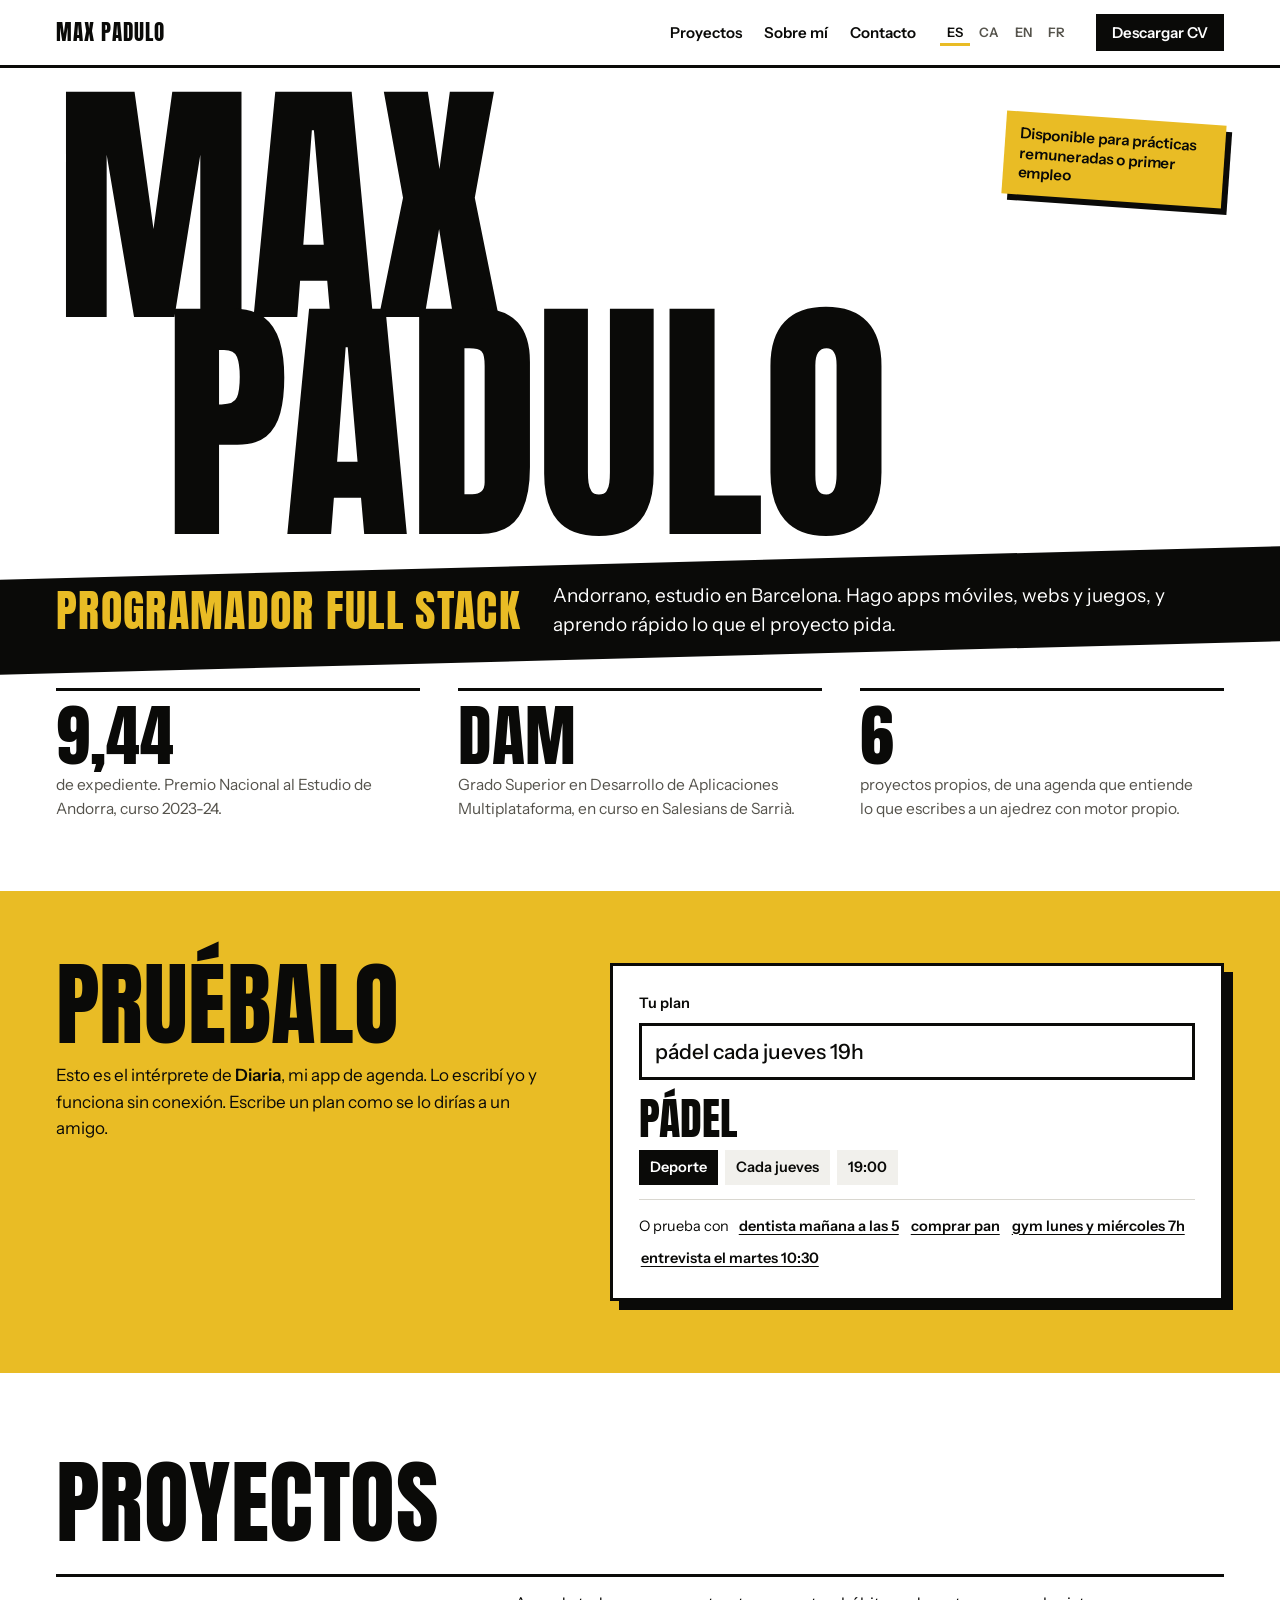
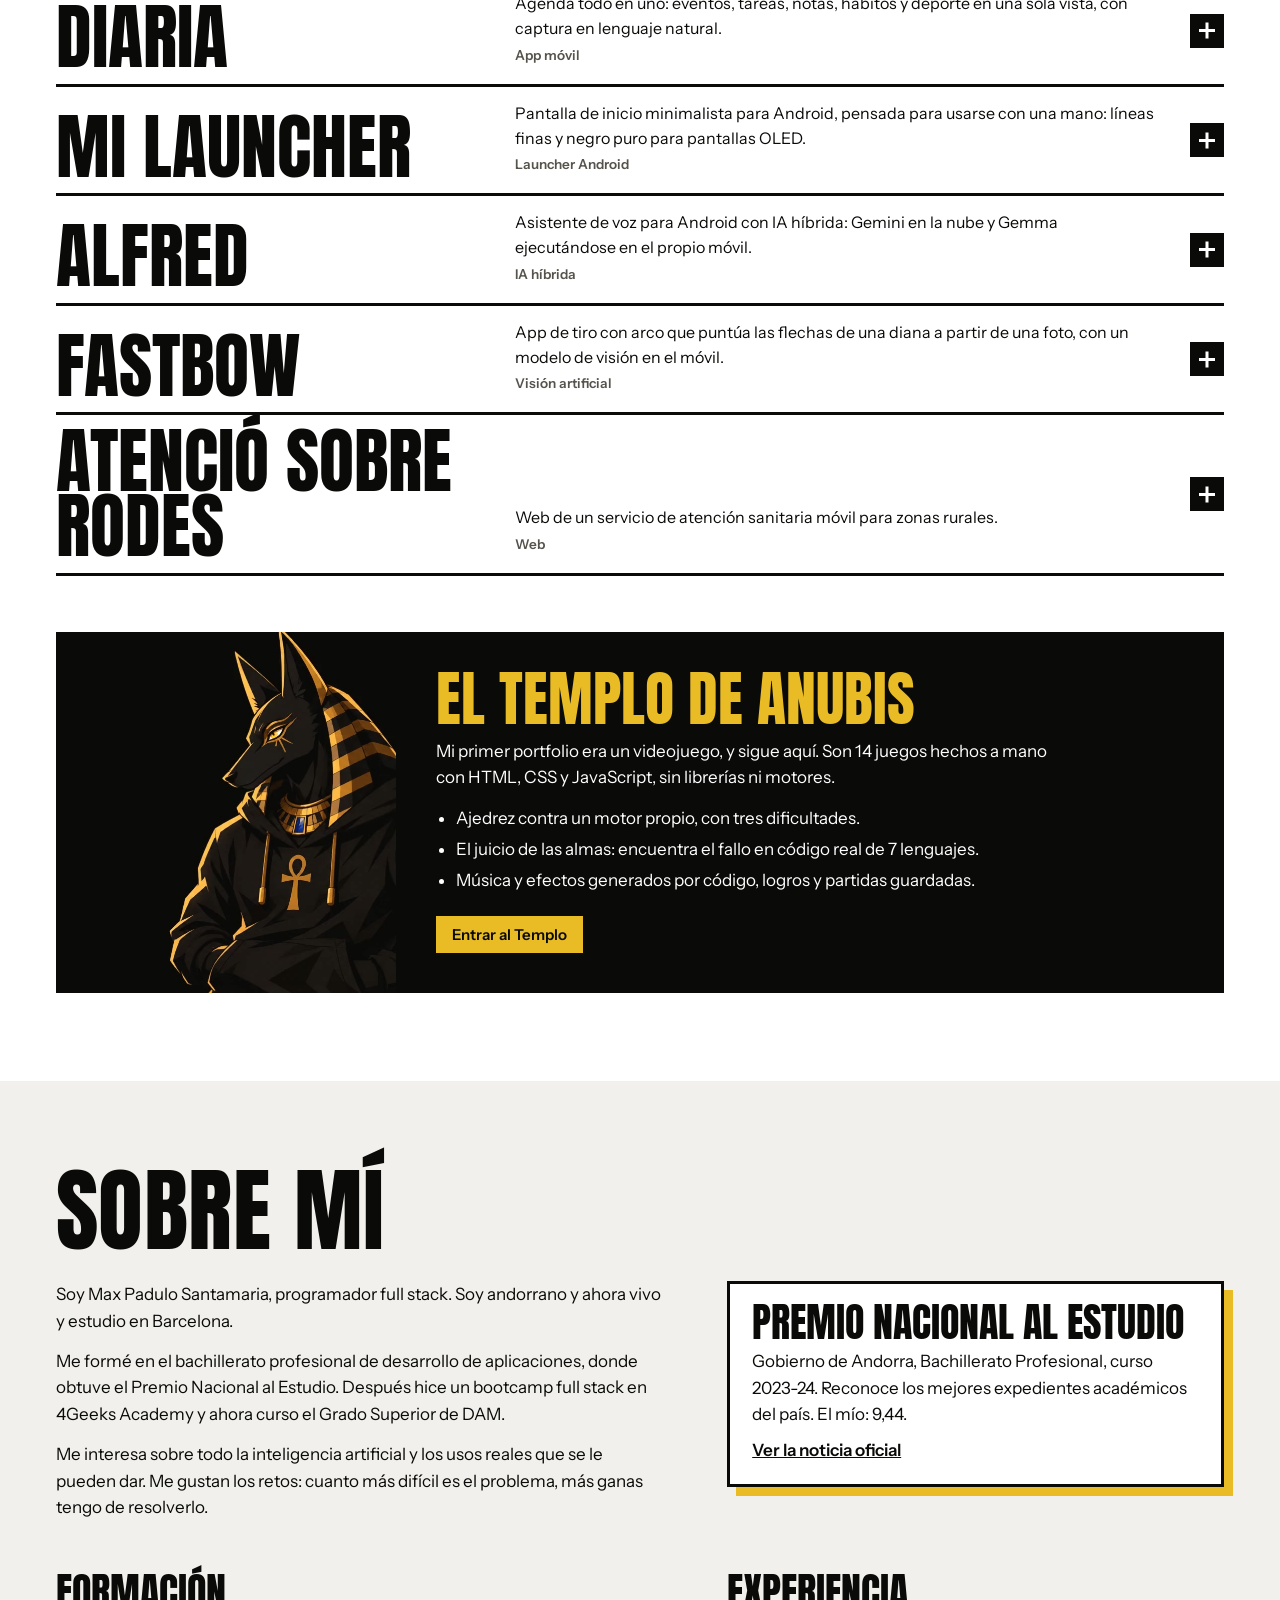
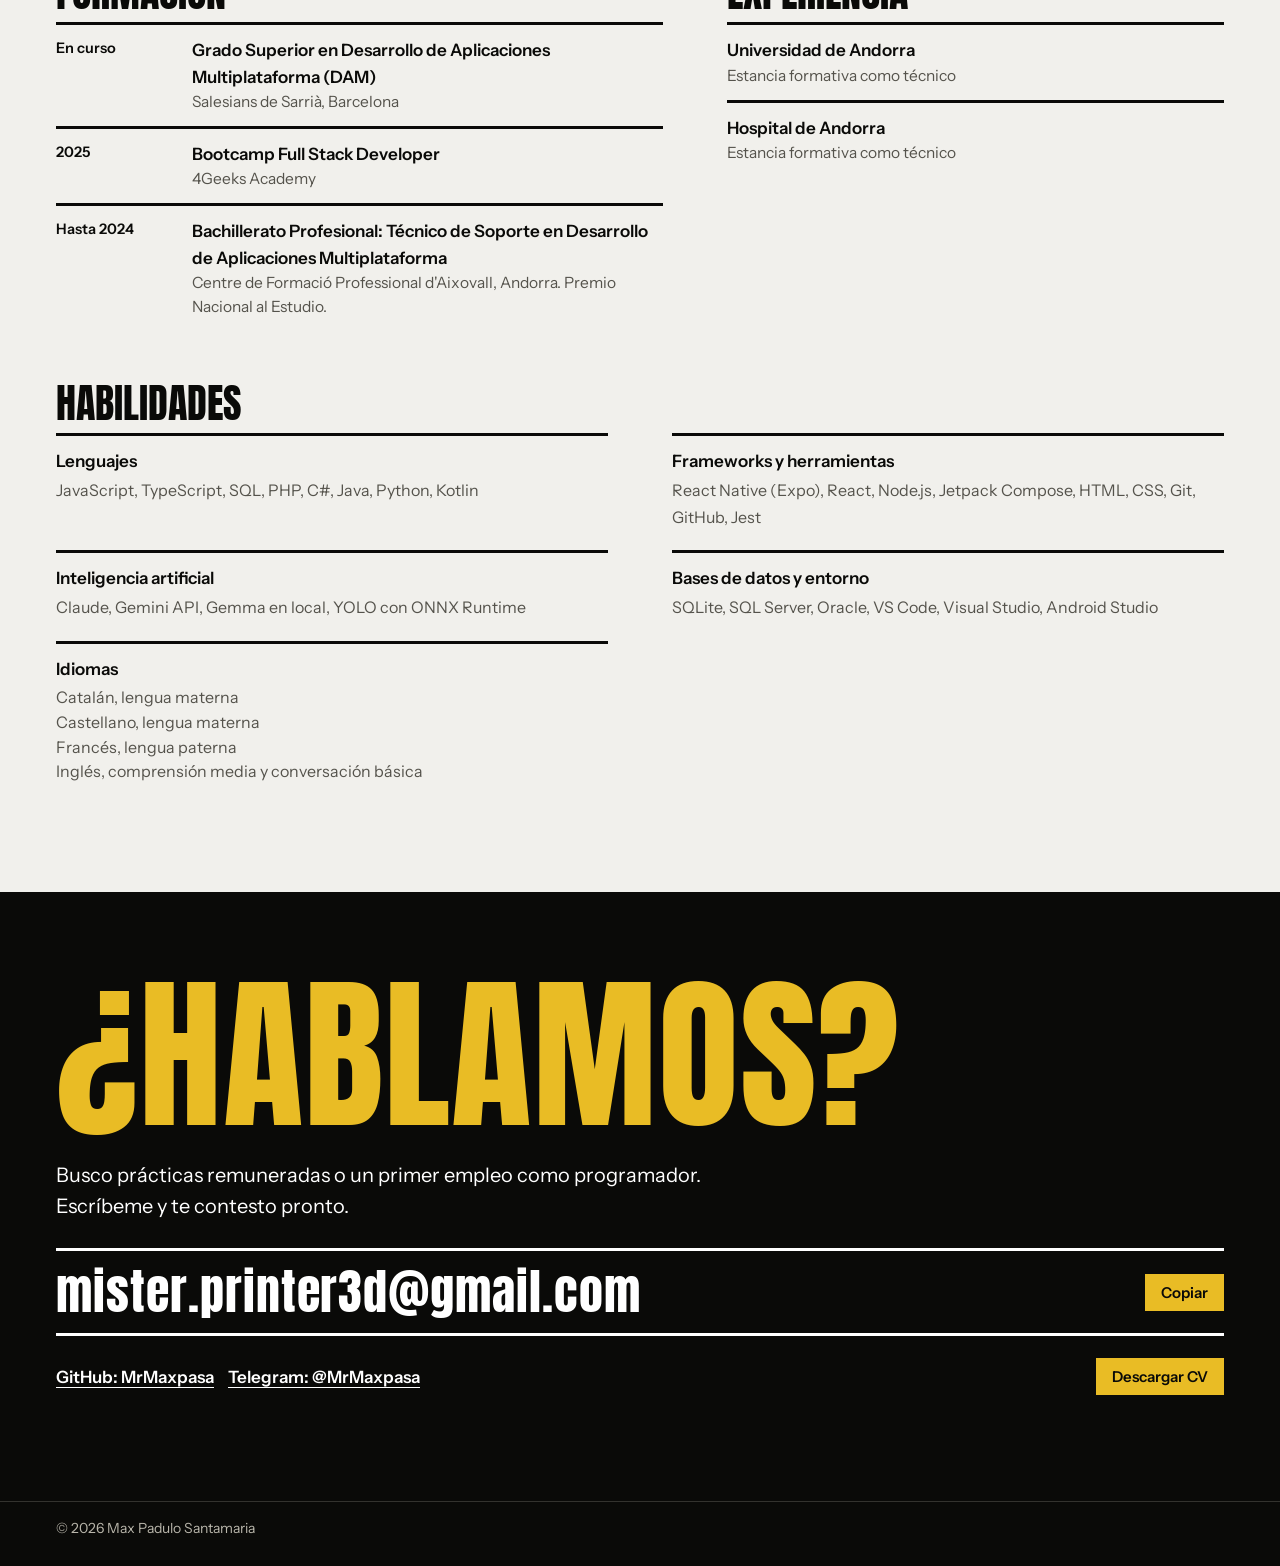
==== commit 4261f793: "Mi Launcher entra en los proyectos y Alfred estrena captura Mi Launcher, la pantalla de inicio de An" ====
--- a/index.html
+++ b/index.html
@@ -107,6 +107,8 @@
 .pr-b ul{margin:10px 0 14px;padding-left:20px;max-width:70ch}.pr-b li{margin-bottom:6px}
 .pr-st{font-weight:600}.pr-st::before{content:"";display:inline-block;width:10px;height:10px;background:var(--gold);box-shadow:0 0 0 2px var(--ink);margin-right:10px}
 .pr-k{font-size:14.5px;font-weight:600;color:var(--mute)}
+.pr-g{display:inline-block;margin-top:12px;font-weight:600;font-size:15px;text-decoration:none;border-bottom:3px solid var(--gold);padding-bottom:2px}
+.pr-g:hover{background:var(--gold)}
 /* el proyecto se despliega con altura, no de golpe (mejora progresiva: donde no exista, abre igual) */
 @supports (interpolate-size:allow-keywords){:root{interpolate-size:allow-keywords}
   .pr::details-content{block-size:0;overflow:hidden;transition:block-size .3s ease,content-visibility .3s allow-discrete}
@@ -182,7 +184,7 @@
   <div class="in facts">
     <div><b data-i="fact1.b">9,44</b><span data-i="fact1.t">de expediente. Premio Nacional al Estudio de Andorra, curso 2023-24.</span></div>
     <div><b data-i="fact2.b">DAM</b><span data-i="fact2.t">Grado Superior en Desarrollo de Aplicaciones Multiplataforma, en curso en Salesians de Sarrià.</span></div>
-    <div><b data-i="fact3.b">5</b><span data-i="fact3.t">proyectos propios, de una agenda que entiende lo que escribes a un ajedrez con motor propio.</span></div>
+    <div><b data-i="fact3.b">6</b><span data-i="fact3.t">proyectos propios, de una agenda que entiende lo que escribes a un ajedrez con motor propio.</span></div>
   </div>
 </section>
 <section class="demo" aria-labelledby="demo-h"><div class="in">
@@ -196,7 +198,7 @@
 </div></section>
 <section class="sec" id="proyectos"><div class="in">
   <h2 data-i="proj.h">Proyectos</h2>
-  <details class="pr"><summary><span class="pr-n">Diaria</span><span class="pr-s"><span class="pr-sh" data-i="p.diaria.short">Agenda todo en uno: eventos, tareas, notas, hábitos y deporte en una sola vista, con captura en lenguaje natural.</span><small data-i="p.diaria.tag">App móvil</small></span><span class="pr-x" aria-hidden="true"></span></summary><div class="pr-b has-img"><img src="proj-agenda.jpg" alt="" loading="lazy" decoding="async"><div><p class="pr-st"><span data-i="p.diaria.status">Fase final, con APK de producción</span></p><ul><li data-i="p.diaria.1">Intérprete propio de español: «pádel cada jueves 19h con Marc» se convierte en un evento recurrente sin rellenar formularios.</li><li data-i="p.diaria.2">Funciona 100 % sin conexión: los datos viven en el móvil, en SQLite.</li><li data-i="p.diaria.3">Recurrencias, alarmas en tres niveles, hábitos con rachas y un resumen diario generado en el propio dispositivo.</li><li data-i="p.diaria.4">Más de 200 tests, arquitectura documentada y desarrollo por fases hasta la build de producción.</li></ul><p class="pr-k">React Native, Expo, TypeScript, SQLite, Zustand, Jest</p></div></div></details><details class="pr"><summary><span class="pr-n">Alfred</span><span class="pr-s"><span class="pr-sh" data-i="p.alfred.short">Asistente de voz para Android con IA híbrida: Gemini en la nube y Gemma ejecutándose en el propio móvil.</span><small data-i="p.alfred.tag">IA híbrida</small></span><span class="pr-x" aria-hidden="true"></span></summary><div class="pr-b"><div><p class="pr-st"><span data-i="p.alfred.status">En desarrollo</span></p><ul><li data-i="p.alfred.1">Responde con Gemini cuando hay conexión y salta a Gemma, en local, si no hay internet o se agota la cuota.</li><li data-i="p.alfred.2">Conversación por voz, con reconocimiento y síntesis en español.</li><li data-i="p.alfred.3">Herramientas propias: consultar el tiempo, lanzar acciones del sistema y abrir apps.</li></ul><p class="pr-k">Kotlin, Jetpack Compose, Gemini API, Gemma, MediaPipe</p></div></div></details><details class="pr"><summary><span class="pr-n">FastBow</span><span class="pr-s"><span class="pr-sh" data-i="p.fastbow.short">App de tiro con arco que puntúa las flechas de una diana a partir de una foto, con un modelo de visión en el móvil.</span><small data-i="p.fastbow.tag">Visión artificial</small></span><span class="pr-x" aria-hidden="true"></span></summary><div class="pr-b has-img"><img src="proj-fastbow.jpg" alt="" loading="lazy" decoding="async"><div><p class="pr-st"><span data-i="p.fastbow.status">En desarrollo, con la detección en integración</span></p><ul><li data-i="p.fastbow.1">Detección de flechas con un modelo YOLOv11 Nano ejecutado con ONNX Runtime.</li><li data-i="p.fastbow.2">Corrección manual de cada puntuación con un toque; fichas por serie, historial y estadísticas.</li><li data-i="p.fastbow.3">Modalidades Indoor 18 y 25 m, Outdoor, Campo y personalizada, todo sin conexión.</li></ul><p class="pr-k">React Native, Expo, TypeScript, ONNX Runtime, YOLOv11</p></div></div></details><details class="pr"><summary><span class="pr-n">Atenció sobre Rodes</span><span class="pr-s"><span class="pr-sh" data-i="p.atencio.short">Web de un servicio de atención sanitaria móvil para zonas rurales.</span><small data-i="p.atencio.tag">Web</small></span><span class="pr-x" aria-hidden="true"></span></summary><div class="pr-b has-img"><img src="proj-atencio.jpg" alt="" loading="lazy" decoding="async"><div><p class="pr-st"><span data-i="p.atencio.status">Proyecto de clase, lista para desplegar</span></p><ul><li data-i="p.atencio.1">Web informativa en catalán: servicios, equipo y contacto.</li><li data-i="p.atencio.2">Diseño adaptable a móvil, preparada para desplegarse como web estática.</li></ul><p class="pr-k">HTML, CSS, JavaScript</p></div></div></details>
+  <details class="pr"><summary><span class="pr-n">Diaria</span><span class="pr-s"><span class="pr-sh" data-i="p.diaria.short">Agenda todo en uno: eventos, tareas, notas, hábitos y deporte en una sola vista, con captura en lenguaje natural.</span><small data-i="p.diaria.tag">App móvil</small></span><span class="pr-x" aria-hidden="true"></span></summary><div class="pr-b has-img"><img src="proj-agenda.jpg" alt="" loading="lazy" decoding="async"><div><p class="pr-st"><span data-i="p.diaria.status">Fase final, con APK de producción</span></p><ul><li data-i="p.diaria.1">Intérprete propio de español: «pádel cada jueves 19h con Marc» se convierte en un evento recurrente sin rellenar formularios.</li><li data-i="p.diaria.2">Funciona 100 % sin conexión: los datos viven en el móvil, en SQLite.</li><li data-i="p.diaria.3">Recurrencias, alarmas en tres niveles, hábitos con rachas y un resumen diario generado en el propio dispositivo.</li><li data-i="p.diaria.4">Más de 200 tests, arquitectura documentada y desarrollo por fases hasta la build de producción.</li></ul><p class="pr-k">React Native, Expo, TypeScript, SQLite, Zustand, Jest</p></div></div></details><details class="pr"><summary><span class="pr-n">Mi Launcher</span><span class="pr-s"><span class="pr-sh" data-i="p.milauncher.short">Pantalla de inicio minimalista para Android, pensada para usarse con una mano: líneas finas y negro puro para pantallas OLED.</span><small data-i="p.milauncher.tag">Launcher Android</small></span><span class="pr-x" aria-hidden="true"></span></summary><div class="pr-b has-img"><img src="proj-milauncher.jpg" alt="" loading="lazy" decoding="async"><div><p class="pr-st"><span data-i="p.milauncher.status">En uso diario, código público</span></p><ul><li data-i="p.milauncher.1">Reloj tipográfico: el día en letras enormes, cruzado por una línea con la hora, la fecha y el siguiente evento del calendario.</li><li data-i="p.milauncher.2">Columna A–Z con efecto de onda: las letras se apartan y crecen al pasar el dedo, con respuesta háptica y rebote elástico al soltar.</li><li data-i="p.milauncher.3">Notificaciones y música integradas en la propia lista de apps, y un panel de notas que aloja el widget de Google Keep.</li><li data-i="p.milauncher.4">Hecho con Jetpack Compose: iconos dibujados en Canvas, animaciones con muelles y un solo ViewModel con StateFlow.</li></ul><p class="pr-k">Kotlin, Jetpack Compose, Material 3, AppWidgetHost, MediaSession</p><p><a class="pr-g" href="https://github.com/MrMaxpasa/MiLauncher" target="_blank" rel="noopener"><span data-i="p.code">Ver el código</span></a></p></div></div></details><details class="pr"><summary><span class="pr-n">Alfred</span><span class="pr-s"><span class="pr-sh" data-i="p.alfred.short">Asistente de voz para Android con IA híbrida: Gemini en la nube y Gemma ejecutándose en el propio móvil.</span><small data-i="p.alfred.tag">IA híbrida</small></span><span class="pr-x" aria-hidden="true"></span></summary><div class="pr-b has-img"><img src="proj-alfred.jpg" alt="" loading="lazy" decoding="async"><div><p class="pr-st"><span data-i="p.alfred.status">En desarrollo</span></p><ul><li data-i="p.alfred.1">Responde con Gemini cuando hay conexión y salta a Gemma, en local, si no hay internet o se agota la cuota.</li><li data-i="p.alfred.2">Conversación por voz, con reconocimiento y síntesis en español.</li><li data-i="p.alfred.3">Herramientas propias: consultar el tiempo, lanzar acciones del sistema y abrir apps.</li></ul><p class="pr-k">Kotlin, Jetpack Compose, Gemini API, Gemma, MediaPipe</p></div></div></details><details class="pr"><summary><span class="pr-n">FastBow</span><span class="pr-s"><span class="pr-sh" data-i="p.fastbow.short">App de tiro con arco que puntúa las flechas de una diana a partir de una foto, con un modelo de visión en el móvil.</span><small data-i="p.fastbow.tag">Visión artificial</small></span><span class="pr-x" aria-hidden="true"></span></summary><div class="pr-b has-img"><img src="proj-fastbow.jpg" alt="" loading="lazy" decoding="async"><div><p class="pr-st"><span data-i="p.fastbow.status">En desarrollo, con la detección en integración</span></p><ul><li data-i="p.fastbow.1">Detección de flechas con un modelo YOLOv11 Nano ejecutado con ONNX Runtime.</li><li data-i="p.fastbow.2">Corrección manual de cada puntuación con un toque; fichas por serie, historial y estadísticas.</li><li data-i="p.fastbow.3">Modalidades Indoor 18 y 25 m, Outdoor, Campo y personalizada, todo sin conexión.</li></ul><p class="pr-k">React Native, Expo, TypeScript, ONNX Runtime, YOLOv11</p></div></div></details><details class="pr"><summary><span class="pr-n">Atenció sobre Rodes</span><span class="pr-s"><span class="pr-sh" data-i="p.atencio.short">Web de un servicio de atención sanitaria móvil para zonas rurales.</span><small data-i="p.atencio.tag">Web</small></span><span class="pr-x" aria-hidden="true"></span></summary><div class="pr-b has-img"><img src="proj-atencio.jpg" alt="" loading="lazy" decoding="async"><div><p class="pr-st"><span data-i="p.atencio.status">Proyecto de clase, lista para desplegar</span></p><ul><li data-i="p.atencio.1">Web informativa en catalán: servicios, equipo y contacto.</li><li data-i="p.atencio.2">Diseño adaptable a móvil, preparada para desplegarse como web estática.</li></ul><p class="pr-k">HTML, CSS, JavaScript</p></div></div></details>
   <div class="anu"><img src="anubis-poster.jpg" alt="Anubis, el personaje del portfolio jugable" data-ia="alt:anu.alt" data-es="Anubis, el personaje del portfolio jugable" loading="lazy" decoding="async">
     <div><h3 data-i="anu.h">El Templo de Anubis</h3><p data-i="anu.p">Mi primer portfolio era un videojuego, y sigue aquí. Son 14 juegos hechos a mano con HTML, CSS y JavaScript, sin librerías ni motores.</p><ul><li data-i="anu.1">Ajedrez contra un motor propio, con tres dificultades.</li><li data-i="anu.2">El juicio de las almas: encuentra el fallo en código real de 7 lenguajes.</li><li data-i="anu.3">Música y efectos generados por código, logros y partidas guardadas.</li></ul><a class="btn g" data-i="anu.go" href="anubis/" data-anubis>Entrar al Templo</a></div></div>
 </div></section>
@@ -234,7 +236,7 @@
 <footer><div class="in"><span>© 2026 Max Padulo Santamaria</span></div></footer>
 <script>
 (function(){
-  const I18N={"ca": {"nav.proj": "Projectes", "nav.about": "Sobre mi", "nav.contact": "Contacte", "nav.cv": "Descarregar CV", "skip": "Saltar al contingut", "hero.seal": "Disponible per a pràctiques remunerades o primera feina", "hero.role": "Programador full stack", "hero.line": "Andorrà, estudio a Barcelona. Faig apps mòbils, webs i jocs, i aprenc de pressa el que el projecte demani.", "fact1.b": "9,44", "fact1.t": "d'expedient. Premi Nacional a l'Estudi d'Andorra, curs 2023-24.", "fact2.b": "DAM", "fact2.t": "Grau Superior en Desenvolupament d'Aplicacions Multiplataforma, en curs a Salesians de Sarrià.", "fact3.b": "5", "fact3.t": "projectes propis, d'una agenda que entén el que escrius a uns escacs amb motor propi.", "demo.h": "Prova-ho", "demo.p": "Això és l'intèrpret de <strong>Diaria</strong>, la meva app d'agenda. El vaig escriure jo i funciona sense connexió. Escriu un pla com l'explicaries a un amic.", "demo.note": "Entén castellà: és l'idioma per al qual es va crear Diaria.", "demo.label": "El teu pla", "demo.try": "O prova amb", "demo.empty": "Escriu alguna cosa i ho ordeno", "proj.h": "Projectes", "proj.more": "Veure detalls", "p.diaria.tag": "App mòbil", "p.diaria.status": "Fase final, amb APK de producció", "p.diaria.short": "Agenda tot en un: esdeveniments, tasques, notes, hàbits i esport en una sola vista, amb captura en llenguatge natural.", "p.diaria.1": "Intèrpret propi de castellà: «pádel cada jueves 19h con Marc» es converteix en un esdeveniment recurrent sense omplir formularis.", "p.diaria.2": "Funciona 100 % sense connexió: les dades viuen al mòbil, en SQLite.", "p.diaria.3": "Recurrències, alarmes en tres nivells, hàbits amb ratxes i un resum diari generat al mateix dispositiu.", "p.diaria.4": "Més de 200 tests, arquitectura documentada i desenvolupament per fases fins a la build de producció.", "p.alfred.tag": "IA híbrida", "p.alfred.status": "En desenvolupament", "p.alfred.short": "Assistent de veu per a Android amb IA híbrida: Gemini al núvol i Gemma executant-se al mateix mòbil.", "p.alfred.1": "Respon amb Gemini quan hi ha connexió i salta a Gemma, en local, si no hi ha internet o s'esgota la quota.", "p.alfred.2": "Conversa per veu, amb reconeixement i síntesi en castellà.", "p.alfred.3": "Eines pròpies: consultar el temps, llançar accions del sistema i obrir apps.", "p.fastbow.tag": "Visió artificial", "p.fastbow.status": "En desenvolupament, amb la detecció en integració", "p.fastbow.short": "App de tir amb arc que puntua les fletxes d'una diana a partir d'una foto, amb un model de visió al mòbil.", "p.fastbow.1": "Detecció de fletxes amb un model YOLOv11 Nano executat amb ONNX Runtime.", "p.fastbow.2": "Correcció manual de cada puntuació amb un toc; fitxes per sèrie, historial i estadístiques.", "p.fastbow.3": "Modalitats Indoor 18 i 25 m, Outdoor, Camp i personalitzada, tot sense connexió.", "p.atencio.tag": "Web", "p.atencio.status": "Projecte de classe, llesta per desplegar", "p.atencio.short": "Web d'un servei d'atenció sanitària mòbil per a zones rurals.", "p.atencio.1": "Web informativa en català: serveis, equip i contacte.", "p.atencio.2": "Disseny adaptable a mòbil, preparada per desplegar-se com a web estàtica.", "anu.h": "El Temple d'Anubis", "anu.p": "El meu primer portfolio era un videojoc, i continua aquí. Són 14 jocs fets a mà amb HTML, CSS i JavaScript, sense llibreries ni motors.", "anu.1": "Escacs contra un motor propi, amb tres dificultats.", "anu.2": "El judici de les ànimes: troba l'error en codi real de 7 llenguatges.", "anu.3": "Música i efectes generats per codi, assoliments i partides desades.", "anu.go": "Entrar al Temple", "anu.alt": "Anubis, el personatge del portfolio jugable", "about.h": "Sobre mi", "about.p1": "Soc en Max Padulo Santamaria, programador full stack. Soc andorrà i ara visc i estudio a Barcelona.", "about.p2": "Em vaig formar al batxillerat professional de desenvolupament d'aplicacions, on vaig obtenir el Premi Nacional a l'Estudi. Després vaig fer un bootcamp full stack a 4Geeks Academy i ara curso el Grau Superior de DAM.", "about.p3": "M'interessa sobretot la intel·ligència artificial i els usos reals que se li poden donar. M'agraden els reptes: com més difícil és el problema, més ganes tinc de resoldre'l.", "award.h": "Premi Nacional a l'Estudi", "award.p": "Govern d'Andorra, Batxillerat Professional, curs 2023-24. Reconeix els millors expedients acadèmics del país. El meu: 9,44.", "award.link": "Veure la notícia oficial", "edu.h": "Formació", "edu1.when": "En curs", "edu1.what": "Grau Superior en Desenvolupament d'Aplicacions Multiplataforma (DAM)", "edu1.where": "Salesians de Sarrià, Barcelona", "edu2.when": "2025", "edu2.what": "Bootcamp Full Stack Developer", "edu2.where": "4Geeks Academy", "edu3.when": "Fins al 2024", "edu3.what": "Batxillerat Professional: Tècnic de Suport en Desenvolupament d'Aplicacions Multiplataforma", "edu3.where": "Centre de Formació Professional d'Aixovall, Andorra. Premi Nacional a l'Estudi.", "exp.h": "Experiència", "exp1.what": "Universitat d'Andorra", "exp2.what": "Hospital d'Andorra", "exp.role": "Estada formativa com a tècnic", "sk.h": "Habilitats", "sk.lang": "Llenguatges", "sk.fw": "Frameworks i eines", "sk.ai": "Intel·ligència artificial", "sk.db": "Bases de dades i entorn", "sk.idi": "Idiomes", "sk.ai.v": "Claude, Gemini API, Gemma en local, YOLO amb ONNX Runtime", "idi.ca": "Català, llengua materna", "idi.es": "Castellà, llengua materna", "idi.fr": "Francès, llengua paterna", "idi.en": "Anglès, comprensió mitjana i conversa bàsica", "ct.h": "Parlem?", "ct.p": "Busco pràctiques remunerades o una primera feina com a programador. Escriu-me i et contesto aviat.", "ct.mail": "Correu", "ct.copy": "Copiar", "ct.copied": "Copiat", "foot": "Fet a mà amb HTML, CSS i JavaScript. Sense plantilles."}, "en": {"nav.proj": "Projects", "nav.about": "About", "nav.contact": "Contact", "nav.cv": "Download CV", "skip": "Skip to content", "hero.seal": "Open to paid internships or a first job", "hero.role": "Full stack developer", "hero.line": "From Andorra, studying in Barcelona. I build mobile apps, websites and games, and I pick up fast whatever the project needs.", "fact1.b": "9.44", "fact1.t": "grade average (out of 10). Andorra's National Study Award, 2023-24.", "fact2.b": "DAM", "fact2.t": "Higher diploma in cross-platform app development, in progress at Salesians de Sarrià.", "fact3.b": "5", "fact3.t": "projects of my own, from a planner that understands what you type to a chess game with its own engine.", "demo.h": "Try it", "demo.p": "This is the parser behind <strong>Diaria</strong>, my planner app. I wrote it myself and it runs offline. Type a plan the way you would tell a friend.", "demo.note": "It understands Spanish, the language Diaria was built for. Use the examples below.", "demo.label": "Your plan", "demo.try": "Or try", "demo.empty": "Type something and I will sort it", "proj.h": "Projects", "proj.more": "See details", "p.diaria.tag": "Mobile app", "p.diaria.status": "Final phase, production APK built", "p.diaria.short": "All-in-one planner: events, tasks, notes, habits and sport in a single view, with natural-language capture.", "p.diaria.1": "My own Spanish parser: \"pádel cada jueves 19h con Marc\" becomes a recurring event with no forms to fill in.", "p.diaria.2": "Works 100% offline: the data lives on the phone, in SQLite.", "p.diaria.3": "Recurrences, three alarm levels, habit streaks and a daily briefing generated on the device.", "p.diaria.4": "Over 200 tests, documented architecture and phased development up to the production build.", "p.alfred.tag": "Hybrid AI", "p.alfred.status": "In development", "p.alfred.short": "Voice assistant for Android with hybrid AI: Gemini in the cloud and Gemma running on the phone itself.", "p.alfred.1": "Answers with Gemini when online and falls back to Gemma, locally, when there is no internet or the quota runs out.", "p.alfred.2": "Voice conversation, with speech recognition and synthesis in Spanish.", "p.alfred.3": "Custom tools: check the weather, trigger system actions and open apps.", "p.fastbow.tag": "Computer vision", "p.fastbow.status": "In development, detection being integrated", "p.fastbow.short": "Archery app that scores the arrows on a target from a photo, using an on-device vision model.", "p.fastbow.1": "Arrow detection with a YOLOv11 Nano model run through ONNX Runtime.", "p.fastbow.2": "One-tap manual correction of every score; per-round sheets, history and statistics.", "p.fastbow.3": "Indoor 18 and 25 m, Outdoor, Field and custom formats, all offline.", "p.atencio.tag": "Website", "p.atencio.status": "Class project, ready to deploy", "p.atencio.short": "Website for a mobile healthcare service in rural areas.", "p.atencio.1": "Informational site in Catalan: services, team and contact.", "p.atencio.2": "Responsive design, set up to deploy as a static site.", "anu.h": "The Temple of Anubis", "anu.p": "My first portfolio was a video game, and it is still here: 14 games built by hand in HTML, CSS and JavaScript, with no libraries or engines.", "anu.1": "Chess against my own engine, with three difficulty levels.", "anu.2": "The Judgement of Souls: spot the bug in real code across 7 languages.", "anu.3": "Music and sound effects generated in code, achievements and saved progress.", "anu.go": "Enter the Temple", "anu.alt": "Anubis, the character of the playable portfolio", "about.h": "About me", "about.p1": "I am Max Padulo Santamaria, a full stack developer. I am from Andorra and I now live and study in Barcelona.", "about.p2": "I trained in a vocational baccalaureate in app development, where I earned the National Study Award. I then completed a full stack bootcamp at 4Geeks Academy and I am now taking the DAM higher diploma.", "about.p3": "What interests me most is artificial intelligence and the real uses we can give it. I like a challenge: the harder the problem, the more I want to solve it.", "award.h": "National Study Award", "award.p": "Government of Andorra, vocational baccalaureate, 2023-24. Awarded to the country's best academic records. Mine: 9.44 out of 10.", "award.link": "Read the official announcement", "edu.h": "Education", "edu1.when": "In progress", "edu1.what": "Higher diploma in Cross-Platform Application Development (DAM)", "edu1.where": "Salesians de Sarrià, Barcelona", "edu2.when": "2025", "edu2.what": "Full Stack Developer bootcamp", "edu2.where": "4Geeks Academy", "edu3.when": "Until 2024", "edu3.what": "Vocational baccalaureate: Support Technician in Cross-Platform Application Development", "edu3.where": "Centre de Formació Professional d'Aixovall, Andorra. National Study Award.", "exp.h": "Experience", "exp1.what": "University of Andorra", "exp2.what": "Andorra Hospital", "exp.role": "Work placement as a technician", "sk.h": "Skills", "sk.lang": "Languages", "sk.fw": "Frameworks and tools", "sk.ai": "Artificial intelligence", "sk.db": "Databases and environment", "sk.idi": "Spoken languages", "sk.ai.v": "Claude, Gemini API, on-device Gemma, YOLO with ONNX Runtime", "idi.ca": "Catalan, native", "idi.es": "Spanish, native", "idi.fr": "French, native (father’s language)", "idi.en": "English, intermediate comprehension and basic conversation", "ct.h": "Shall we talk?", "ct.p": "I am looking for a paid internship or a first job as a developer. Write to me and I will get back to you soon.", "ct.mail": "Email", "ct.copy": "Copy", "ct.copied": "Copied", "foot": "Built by hand with HTML, CSS and JavaScript. No templates."}, "fr": {"nav.proj": "Projets", "nav.about": "À propos", "nav.contact": "Contact", "nav.cv": "Télécharger le CV", "skip": "Aller au contenu", "hero.seal": "Disponible pour un stage rémunéré ou un premier emploi", "hero.role": "Développeur full stack", "hero.line": "Andorran, étudiant à Barcelone. Je crée des apps mobiles, des sites web et des jeux, et j'apprends vite ce que le projet demande.", "fact1.b": "9,44", "fact1.t": "de moyenne sur 10. Prix national d'études d'Andorre, 2023-24.", "fact2.b": "DAM", "fact2.t": "Diplôme supérieur en développement d'applications multiplateformes, en cours à Salesians de Sarrià.", "fact3.b": "5", "fact3.t": "projets personnels, d'un agenda qui comprend ce que vous écrivez à un jeu d'échecs avec son propre moteur.", "demo.h": "Essayez", "demo.p": "Voici l'interpréteur de <strong>Diaria</strong>, mon app d'agenda. Je l'ai écrit moi-même et il fonctionne hors ligne. Écrivez un plan comme vous le diriez à un ami.", "demo.note": "Il comprend l'espagnol, la langue pour laquelle Diaria a été conçue. Utilisez les exemples.", "demo.label": "Votre plan", "demo.try": "Ou essayez", "demo.empty": "Écrivez quelque chose et je l'organise", "proj.h": "Projets", "proj.more": "Voir les détails", "p.diaria.tag": "App mobile", "p.diaria.status": "Phase finale, APK de production", "p.diaria.short": "Agenda tout-en-un : événements, tâches, notes, habitudes et sport dans une seule vue, avec saisie en langage naturel.", "p.diaria.1": "Mon propre interpréteur d'espagnol : « pádel cada jueves 19h con Marc » devient un événement récurrent sans formulaire.", "p.diaria.2": "Fonctionne 100 % hors ligne : les données restent sur le téléphone, dans SQLite.", "p.diaria.3": "Récurrences, alarmes à trois niveaux, habitudes avec séries et un résumé quotidien généré sur l'appareil.", "p.diaria.4": "Plus de 200 tests, architecture documentée et développement par phases jusqu’à la build de production.", "p.alfred.tag": "IA hybride", "p.alfred.status": "En développement", "p.alfred.short": "Assistant vocal pour Android avec IA hybride : Gemini dans le cloud et Gemma exécuté sur le téléphone.", "p.alfred.1": "Répond avec Gemini en ligne et bascule sur Gemma, en local, sans internet ou quand le quota est épuisé.", "p.alfred.2": "Conversation vocale, avec reconnaissance et synthèse en espagnol.", "p.alfred.3": "Outils maison : consulter la météo, lancer des actions système et ouvrir des apps.", "p.fastbow.tag": "Vision par ordinateur", "p.fastbow.status": "En développement, détection en cours d’intégration", "p.fastbow.short": "App de tir à l'arc qui note les flèches d'une cible à partir d'une photo, avec un modèle de vision sur le téléphone.", "p.fastbow.1": "Détection des flèches avec un modèle YOLOv11 Nano exécuté par ONNX Runtime.", "p.fastbow.2": "Correction manuelle de chaque score d'un toucher ; feuilles par série, historique et statistiques.", "p.fastbow.3": "Formats Indoor 18 et 25 m, Outdoor, Campagne et personnalisé, le tout hors ligne.", "p.atencio.tag": "Site web", "p.atencio.status": "Projet de classe, prêt à déployer", "p.atencio.short": "Site web d'un service de soins mobile pour les zones rurales.", "p.atencio.1": "Site d’information en catalan : services, équipe et contact.", "p.atencio.2": "Design responsive, prêt à être déployé en site statique.", "anu.h": "Le Temple d'Anubis", "anu.p": "Mon premier portfolio était un jeu vidéo, et il est toujours là : 14 jeux faits main en HTML, CSS et JavaScript, sans bibliothèque ni moteur.", "anu.1": "Échecs contre mon propre moteur, avec trois niveaux de difficulté.", "anu.2": "Le Jugement des âmes : trouvez le bug dans du vrai code en 7 langages.", "anu.3": "Musique et effets générés par le code, succès et parties sauvegardées.", "anu.go": "Entrer dans le Temple", "anu.alt": "Anubis, le personnage du portfolio jouable", "about.h": "À propos", "about.p1": "Je suis Max Padulo Santamaria, développeur full stack. Je suis andorran et je vis et j'étudie maintenant à Barcelone.", "about.p2": "Je me suis formé en baccalauréat professionnel de développement d'applications, où j'ai obtenu le Prix national d'études. J'ai ensuite suivi un bootcamp full stack à 4Geeks Academy et je prépare maintenant le diplôme supérieur DAM.", "about.p3": "Ce qui m'intéresse le plus, c'est l'intelligence artificielle et ses usages concrets. J'aime les défis : plus le problème est difficile, plus j'ai envie de le résoudre.", "award.h": "Prix national d'études", "award.p": "Gouvernement d'Andorre, baccalauréat professionnel, 2023-24. Il récompense les meilleurs dossiers scolaires du pays. Le mien : 9,44 sur 10.", "award.link": "Voir l'annonce officielle", "edu.h": "Formation", "edu1.when": "En cours", "edu1.what": "Diplôme supérieur en Développement d'Applications Multiplateformes (DAM)", "edu1.where": "Salesians de Sarrià, Barcelone", "edu2.when": "2025", "edu2.what": "Bootcamp Full Stack Developer", "edu2.where": "4Geeks Academy", "edu3.when": "Jusqu'en 2024", "edu3.what": "Baccalauréat professionnel : technicien de support en développement d'applications multiplateformes", "edu3.where": "Centre de Formació Professional d'Aixovall, Andorre. Prix national d'études.", "exp.h": "Expérience", "exp1.what": "Université d'Andorre", "exp2.what": "Hôpital d'Andorre", "exp.role": "Stage de formation comme technicien", "sk.h": "Compétences", "sk.lang": "Langages", "sk.fw": "Frameworks et outils", "sk.ai": "Intelligence artificielle", "sk.db": "Bases de données et environnement", "sk.idi": "Langues", "sk.ai.v": "Claude, Gemini API, Gemma en local, YOLO avec ONNX Runtime", "idi.ca": "Catalan, langue maternelle", "idi.es": "Espagnol, langue maternelle", "idi.fr": "Français, langue paternelle", "idi.en": "Anglais, compréhension moyenne et conversation de base", "ct.h": "On en parle ?", "ct.p": "Je cherche un stage rémunéré ou un premier emploi de développeur. Écrivez-moi et je vous réponds rapidement.", "ct.mail": "E-mail", "ct.copy": "Copier", "ct.copied": "Copié", "foot": "Fait main en HTML, CSS et JavaScript. Sans template."}},LANGS=['es','ca','en','fr'];
+  const I18N={"ca": {"nav.proj": "Projectes", "nav.about": "Sobre mi", "nav.contact": "Contacte", "nav.cv": "Descarregar CV", "skip": "Saltar al contingut", "hero.seal": "Disponible per a pràctiques remunerades o primera feina", "hero.role": "Programador full stack", "hero.line": "Andorrà, estudio a Barcelona. Faig apps mòbils, webs i jocs, i aprenc de pressa el que el projecte demani.", "fact1.b": "9,44", "fact1.t": "d'expedient. Premi Nacional a l'Estudi d'Andorra, curs 2023-24.", "fact2.b": "DAM", "fact2.t": "Grau Superior en Desenvolupament d'Aplicacions Multiplataforma, en curs a Salesians de Sarrià.", "fact3.b": "6", "fact3.t": "projectes propis, d'una agenda que entén el que escrius a uns escacs amb motor propi.", "demo.h": "Prova-ho", "demo.p": "Això és l'intèrpret de <strong>Diaria</strong>, la meva app d'agenda. El vaig escriure jo i funciona sense connexió. Escriu un pla com l'explicaries a un amic.", "demo.note": "Entén castellà: és l'idioma per al qual es va crear Diaria.", "demo.label": "El teu pla", "demo.try": "O prova amb", "demo.empty": "Escriu alguna cosa i ho ordeno", "proj.h": "Projectes", "proj.more": "Veure detalls", "p.diaria.tag": "App mòbil", "p.diaria.status": "Fase final, amb APK de producció", "p.diaria.short": "Agenda tot en un: esdeveniments, tasques, notes, hàbits i esport en una sola vista, amb captura en llenguatge natural.", "p.diaria.1": "Intèrpret propi de castellà: «pádel cada jueves 19h con Marc» es converteix en un esdeveniment recurrent sense omplir formularis.", "p.diaria.2": "Funciona 100 % sense connexió: les dades viuen al mòbil, en SQLite.", "p.diaria.3": "Recurrències, alarmes en tres nivells, hàbits amb ratxes i un resum diari generat al mateix dispositiu.", "p.diaria.4": "Més de 200 tests, arquitectura documentada i desenvolupament per fases fins a la build de producció.", "p.alfred.tag": "IA híbrida", "p.alfred.status": "En desenvolupament", "p.alfred.short": "Assistent de veu per a Android amb IA híbrida: Gemini al núvol i Gemma executant-se al mateix mòbil.", "p.alfred.1": "Respon amb Gemini quan hi ha connexió i salta a Gemma, en local, si no hi ha internet o s'esgota la quota.", "p.alfred.2": "Conversa per veu, amb reconeixement i síntesi en castellà.", "p.alfred.3": "Eines pròpies: consultar el temps, llançar accions del sistema i obrir apps.", "p.milauncher.tag": "Launcher Android", "p.milauncher.status": "En ús diari, codi públic", "p.milauncher.short": "Pantalla d’inici minimalista per a Android, pensada per fer-se servir amb una mà: línies fines i negre pur per a pantalles OLED.", "p.milauncher.1": "Rellotge tipogràfic: el dia en lletres enormes, creuat per una línia amb l’hora, la data i el següent esdeveniment del calendari.", "p.milauncher.2": "Columna A–Z amb efecte d’ona: les lletres s’aparten i creixen en passar el dit, amb resposta hàptica i rebot elàstic en deixar-ho.", "p.milauncher.3": "Notificacions i música integrades a la mateixa llista d’apps, i un panell de notes que allotja el widget de Google Keep.", "p.milauncher.4": "Fet amb Jetpack Compose: icones dibuixades en Canvas, animacions amb molles i un sol ViewModel amb StateFlow.", "p.fastbow.tag": "Visió artificial", "p.fastbow.status": "En desenvolupament, amb la detecció en integració", "p.fastbow.short": "App de tir amb arc que puntua les fletxes d'una diana a partir d'una foto, amb un model de visió al mòbil.", "p.fastbow.1": "Detecció de fletxes amb un model YOLOv11 Nano executat amb ONNX Runtime.", "p.fastbow.2": "Correcció manual de cada puntuació amb un toc; fitxes per sèrie, historial i estadístiques.", "p.fastbow.3": "Modalitats Indoor 18 i 25 m, Outdoor, Camp i personalitzada, tot sense connexió.", "p.atencio.tag": "Web", "p.atencio.status": "Projecte de classe, llesta per desplegar", "p.atencio.short": "Web d'un servei d'atenció sanitària mòbil per a zones rurals.", "p.atencio.1": "Web informativa en català: serveis, equip i contacte.", "p.atencio.2": "Disseny adaptable a mòbil, preparada per desplegar-se com a web estàtica.", "anu.h": "El Temple d'Anubis", "anu.p": "El meu primer portfolio era un videojoc, i continua aquí. Són 14 jocs fets a mà amb HTML, CSS i JavaScript, sense llibreries ni motors.", "anu.1": "Escacs contra un motor propi, amb tres dificultats.", "anu.2": "El judici de les ànimes: troba l'error en codi real de 7 llenguatges.", "anu.3": "Música i efectes generats per codi, assoliments i partides desades.", "anu.go": "Entrar al Temple", "anu.alt": "Anubis, el personatge del portfolio jugable", "about.h": "Sobre mi", "about.p1": "Soc en Max Padulo Santamaria, programador full stack. Soc andorrà i ara visc i estudio a Barcelona.", "about.p2": "Em vaig formar al batxillerat professional de desenvolupament d'aplicacions, on vaig obtenir el Premi Nacional a l'Estudi. Després vaig fer un bootcamp full stack a 4Geeks Academy i ara curso el Grau Superior de DAM.", "about.p3": "M'interessa sobretot la intel·ligència artificial i els usos reals que se li poden donar. M'agraden els reptes: com més difícil és el problema, més ganes tinc de resoldre'l.", "award.h": "Premi Nacional a l'Estudi", "award.p": "Govern d'Andorra, Batxillerat Professional, curs 2023-24. Reconeix els millors expedients acadèmics del país. El meu: 9,44.", "award.link": "Veure la notícia oficial", "edu.h": "Formació", "edu1.when": "En curs", "edu1.what": "Grau Superior en Desenvolupament d'Aplicacions Multiplataforma (DAM)", "edu1.where": "Salesians de Sarrià, Barcelona", "edu2.when": "2025", "edu2.what": "Bootcamp Full Stack Developer", "edu2.where": "4Geeks Academy", "edu3.when": "Fins al 2024", "edu3.what": "Batxillerat Professional: Tècnic de Suport en Desenvolupament d'Aplicacions Multiplataforma", "edu3.where": "Centre de Formació Professional d'Aixovall, Andorra. Premi Nacional a l'Estudi.", "exp.h": "Experiència", "exp1.what": "Universitat d'Andorra", "exp2.what": "Hospital d'Andorra", "exp.role": "Estada formativa com a tècnic", "sk.h": "Habilitats", "sk.lang": "Llenguatges", "sk.fw": "Frameworks i eines", "sk.ai": "Intel·ligència artificial", "sk.db": "Bases de dades i entorn", "sk.idi": "Idiomes", "sk.ai.v": "Claude, Gemini API, Gemma en local, YOLO amb ONNX Runtime", "idi.ca": "Català, llengua materna", "idi.es": "Castellà, llengua materna", "idi.fr": "Francès, llengua paterna", "idi.en": "Anglès, comprensió mitjana i conversa bàsica", "ct.h": "Parlem?", "ct.p": "Busco pràctiques remunerades o una primera feina com a programador. Escriu-me i et contesto aviat.", "ct.mail": "Correu", "ct.copy": "Copiar", "ct.copied": "Copiat", "p.code": "Veure el codi", "foot": "Fet a mà amb HTML, CSS i JavaScript. Sense plantilles."}, "en": {"nav.proj": "Projects", "nav.about": "About", "nav.contact": "Contact", "nav.cv": "Download CV", "skip": "Skip to content", "hero.seal": "Open to paid internships or a first job", "hero.role": "Full stack developer", "hero.line": "From Andorra, studying in Barcelona. I build mobile apps, websites and games, and I pick up fast whatever the project needs.", "fact1.b": "9.44", "fact1.t": "grade average (out of 10). Andorra's National Study Award, 2023-24.", "fact2.b": "DAM", "fact2.t": "Higher diploma in cross-platform app development, in progress at Salesians de Sarrià.", "fact3.b": "6", "fact3.t": "projects of my own, from a planner that understands what you type to a chess game with its own engine.", "demo.h": "Try it", "demo.p": "This is the parser behind <strong>Diaria</strong>, my planner app. I wrote it myself and it runs offline. Type a plan the way you would tell a friend.", "demo.note": "It understands Spanish, the language Diaria was built for. Use the examples below.", "demo.label": "Your plan", "demo.try": "Or try", "demo.empty": "Type something and I will sort it", "proj.h": "Projects", "proj.more": "See details", "p.diaria.tag": "Mobile app", "p.diaria.status": "Final phase, production APK built", "p.diaria.short": "All-in-one planner: events, tasks, notes, habits and sport in a single view, with natural-language capture.", "p.diaria.1": "My own Spanish parser: \"pádel cada jueves 19h con Marc\" becomes a recurring event with no forms to fill in.", "p.diaria.2": "Works 100% offline: the data lives on the phone, in SQLite.", "p.diaria.3": "Recurrences, three alarm levels, habit streaks and a daily briefing generated on the device.", "p.diaria.4": "Over 200 tests, documented architecture and phased development up to the production build.", "p.alfred.tag": "Hybrid AI", "p.alfred.status": "In development", "p.alfred.short": "Voice assistant for Android with hybrid AI: Gemini in the cloud and Gemma running on the phone itself.", "p.alfred.1": "Answers with Gemini when online and falls back to Gemma, locally, when there is no internet or the quota runs out.", "p.alfred.2": "Voice conversation, with speech recognition and synthesis in Spanish.", "p.alfred.3": "Custom tools: check the weather, trigger system actions and open apps.", "p.milauncher.tag": "Android launcher", "p.milauncher.status": "In daily use, public code", "p.milauncher.short": "Minimalist Android home screen built for one-handed use: thin lines and pure black for OLED screens.", "p.milauncher.1": "Typographic clock: the day in huge letters, crossed by a line with the time, the date and the next calendar event.", "p.milauncher.2": "A–Z column with a wave effect: letters bend away and grow under your finger, with haptic ticks and a spring bounce on release.", "p.milauncher.3": "Notifications and now-playing built into the app list itself, plus a notes panel that hosts the Google Keep widget.", "p.milauncher.4": "Built with Jetpack Compose: Canvas-drawn icons, spring animations and a single ViewModel with StateFlow.", "p.fastbow.tag": "Computer vision", "p.fastbow.status": "In development, detection being integrated", "p.fastbow.short": "Archery app that scores the arrows on a target from a photo, using an on-device vision model.", "p.fastbow.1": "Arrow detection with a YOLOv11 Nano model run through ONNX Runtime.", "p.fastbow.2": "One-tap manual correction of every score; per-round sheets, history and statistics.", "p.fastbow.3": "Indoor 18 and 25 m, Outdoor, Field and custom formats, all offline.", "p.atencio.tag": "Website", "p.atencio.status": "Class project, ready to deploy", "p.atencio.short": "Website for a mobile healthcare service in rural areas.", "p.atencio.1": "Informational site in Catalan: services, team and contact.", "p.atencio.2": "Responsive design, set up to deploy as a static site.", "anu.h": "The Temple of Anubis", "anu.p": "My first portfolio was a video game, and it is still here: 14 games built by hand in HTML, CSS and JavaScript, with no libraries or engines.", "anu.1": "Chess against my own engine, with three difficulty levels.", "anu.2": "The Judgement of Souls: spot the bug in real code across 7 languages.", "anu.3": "Music and sound effects generated in code, achievements and saved progress.", "anu.go": "Enter the Temple", "anu.alt": "Anubis, the character of the playable portfolio", "about.h": "About me", "about.p1": "I am Max Padulo Santamaria, a full stack developer. I am from Andorra and I now live and study in Barcelona.", "about.p2": "I trained in a vocational baccalaureate in app development, where I earned the National Study Award. I then completed a full stack bootcamp at 4Geeks Academy and I am now taking the DAM higher diploma.", "about.p3": "What interests me most is artificial intelligence and the real uses we can give it. I like a challenge: the harder the problem, the more I want to solve it.", "award.h": "National Study Award", "award.p": "Government of Andorra, vocational baccalaureate, 2023-24. Awarded to the country's best academic records. Mine: 9.44 out of 10.", "award.link": "Read the official announcement", "edu.h": "Education", "edu1.when": "In progress", "edu1.what": "Higher diploma in Cross-Platform Application Development (DAM)", "edu1.where": "Salesians de Sarrià, Barcelona", "edu2.when": "2025", "edu2.what": "Full Stack Developer bootcamp", "edu2.where": "4Geeks Academy", "edu3.when": "Until 2024", "edu3.what": "Vocational baccalaureate: Support Technician in Cross-Platform Application Development", "edu3.where": "Centre de Formació Professional d'Aixovall, Andorra. National Study Award.", "exp.h": "Experience", "exp1.what": "University of Andorra", "exp2.what": "Andorra Hospital", "exp.role": "Work placement as a technician", "sk.h": "Skills", "sk.lang": "Languages", "sk.fw": "Frameworks and tools", "sk.ai": "Artificial intelligence", "sk.db": "Databases and environment", "sk.idi": "Spoken languages", "sk.ai.v": "Claude, Gemini API, on-device Gemma, YOLO with ONNX Runtime", "idi.ca": "Catalan, native", "idi.es": "Spanish, native", "idi.fr": "French, native (father’s language)", "idi.en": "English, intermediate comprehension and basic conversation", "ct.h": "Shall we talk?", "ct.p": "I am looking for a paid internship or a first job as a developer. Write to me and I will get back to you soon.", "ct.mail": "Email", "ct.copy": "Copy", "ct.copied": "Copied", "p.code": "View the code", "foot": "Built by hand with HTML, CSS and JavaScript. No templates."}, "fr": {"nav.proj": "Projets", "nav.about": "À propos", "nav.contact": "Contact", "nav.cv": "Télécharger le CV", "skip": "Aller au contenu", "hero.seal": "Disponible pour un stage rémunéré ou un premier emploi", "hero.role": "Développeur full stack", "hero.line": "Andorran, étudiant à Barcelone. Je crée des apps mobiles, des sites web et des jeux, et j'apprends vite ce que le projet demande.", "fact1.b": "9,44", "fact1.t": "de moyenne sur 10. Prix national d'études d'Andorre, 2023-24.", "fact2.b": "DAM", "fact2.t": "Diplôme supérieur en développement d'applications multiplateformes, en cours à Salesians de Sarrià.", "fact3.b": "6", "fact3.t": "projets personnels, d'un agenda qui comprend ce que vous écrivez à un jeu d'échecs avec son propre moteur.", "demo.h": "Essayez", "demo.p": "Voici l'interpréteur de <strong>Diaria</strong>, mon app d'agenda. Je l'ai écrit moi-même et il fonctionne hors ligne. Écrivez un plan comme vous le diriez à un ami.", "demo.note": "Il comprend l'espagnol, la langue pour laquelle Diaria a été conçue. Utilisez les exemples.", "demo.label": "Votre plan", "demo.try": "Ou essayez", "demo.empty": "Écrivez quelque chose et je l'organise", "proj.h": "Projets", "proj.more": "Voir les détails", "p.diaria.tag": "App mobile", "p.diaria.status": "Phase finale, APK de production", "p.diaria.short": "Agenda tout-en-un : événements, tâches, notes, habitudes et sport dans une seule vue, avec saisie en langage naturel.", "p.diaria.1": "Mon propre interpréteur d'espagnol : « pádel cada jueves 19h con Marc » devient un événement récurrent sans formulaire.", "p.diaria.2": "Fonctionne 100 % hors ligne : les données restent sur le téléphone, dans SQLite.", "p.diaria.3": "Récurrences, alarmes à trois niveaux, habitudes avec séries et un résumé quotidien généré sur l'appareil.", "p.diaria.4": "Plus de 200 tests, architecture documentée et développement par phases jusqu’à la build de production.", "p.alfred.tag": "IA hybride", "p.alfred.status": "En développement", "p.alfred.short": "Assistant vocal pour Android avec IA hybride : Gemini dans le cloud et Gemma exécuté sur le téléphone.", "p.alfred.1": "Répond avec Gemini en ligne et bascule sur Gemma, en local, sans internet ou quand le quota est épuisé.", "p.alfred.2": "Conversation vocale, avec reconnaissance et synthèse en espagnol.", "p.alfred.3": "Outils maison : consulter la météo, lancer des actions système et ouvrir des apps.", "p.milauncher.tag": "Launcher Android", "p.milauncher.status": "Utilisé au quotidien, code public", "p.milauncher.short": "Écran d’accueil Android minimaliste, pensé pour une seule main : traits fins et noir pur pour les écrans OLED.", "p.milauncher.1": "Horloge typographique : le jour en lettres géantes, traversé par une ligne avec l’heure, la date et le prochain événement.", "p.milauncher.2": "Colonne A–Z avec effet de vague : les lettres s’écartent et grandissent sous le doigt, avec retour haptique et rebond élastique.", "p.milauncher.3": "Notifications et lecture en cours intégrées à la liste d’apps, et un panneau de notes qui héberge le widget Google Keep.", "p.milauncher.4": "Fait avec Jetpack Compose : icônes dessinées en Canvas, animations à ressort et un seul ViewModel avec StateFlow.", "p.fastbow.tag": "Vision par ordinateur", "p.fastbow.status": "En développement, détection en cours d’intégration", "p.fastbow.short": "App de tir à l'arc qui note les flèches d'une cible à partir d'une photo, avec un modèle de vision sur le téléphone.", "p.fastbow.1": "Détection des flèches avec un modèle YOLOv11 Nano exécuté par ONNX Runtime.", "p.fastbow.2": "Correction manuelle de chaque score d'un toucher ; feuilles par série, historique et statistiques.", "p.fastbow.3": "Formats Indoor 18 et 25 m, Outdoor, Campagne et personnalisé, le tout hors ligne.", "p.atencio.tag": "Site web", "p.atencio.status": "Projet de classe, prêt à déployer", "p.atencio.short": "Site web d'un service de soins mobile pour les zones rurales.", "p.atencio.1": "Site d’information en catalan : services, équipe et contact.", "p.atencio.2": "Design responsive, prêt à être déployé en site statique.", "anu.h": "Le Temple d'Anubis", "anu.p": "Mon premier portfolio était un jeu vidéo, et il est toujours là : 14 jeux faits main en HTML, CSS et JavaScript, sans bibliothèque ni moteur.", "anu.1": "Échecs contre mon propre moteur, avec trois niveaux de difficulté.", "anu.2": "Le Jugement des âmes : trouvez le bug dans du vrai code en 7 langages.", "anu.3": "Musique et effets générés par le code, succès et parties sauvegardées.", "anu.go": "Entrer dans le Temple", "anu.alt": "Anubis, le personnage du portfolio jouable", "about.h": "À propos", "about.p1": "Je suis Max Padulo Santamaria, développeur full stack. Je suis andorran et je vis et j'étudie maintenant à Barcelone.", "about.p2": "Je me suis formé en baccalauréat professionnel de développement d'applications, où j'ai obtenu le Prix national d'études. J'ai ensuite suivi un bootcamp full stack à 4Geeks Academy et je prépare maintenant le diplôme supérieur DAM.", "about.p3": "Ce qui m'intéresse le plus, c'est l'intelligence artificielle et ses usages concrets. J'aime les défis : plus le problème est difficile, plus j'ai envie de le résoudre.", "award.h": "Prix national d'études", "award.p": "Gouvernement d'Andorre, baccalauréat professionnel, 2023-24. Il récompense les meilleurs dossiers scolaires du pays. Le mien : 9,44 sur 10.", "award.link": "Voir l'annonce officielle", "edu.h": "Formation", "edu1.when": "En cours", "edu1.what": "Diplôme supérieur en Développement d'Applications Multiplateformes (DAM)", "edu1.where": "Salesians de Sarrià, Barcelone", "edu2.when": "2025", "edu2.what": "Bootcamp Full Stack Developer", "edu2.where": "4Geeks Academy", "edu3.when": "Jusqu'en 2024", "edu3.what": "Baccalauréat professionnel : technicien de support en développement d'applications multiplateformes", "edu3.where": "Centre de Formació Professional d'Aixovall, Andorre. Prix national d'études.", "exp.h": "Expérience", "exp1.what": "Université d'Andorre", "exp2.what": "Hôpital d'Andorre", "exp.role": "Stage de formation comme technicien", "sk.h": "Compétences", "sk.lang": "Langages", "sk.fw": "Frameworks et outils", "sk.ai": "Intelligence artificielle", "sk.db": "Bases de données et environnement", "sk.idi": "Langues", "sk.ai.v": "Claude, Gemini API, Gemma en local, YOLO avec ONNX Runtime", "idi.ca": "Catalan, langue maternelle", "idi.es": "Espagnol, langue maternelle", "idi.fr": "Français, langue paternelle", "idi.en": "Anglais, compréhension moyenne et conversation de base", "ct.h": "On en parle ?", "ct.p": "Je cherche un stage rémunéré ou un premier emploi de développeur. Écrivez-moi et je vous réponds rapidement.", "ct.mail": "E-mail", "ct.copy": "Copier", "ct.copied": "Copié", "p.code": "Voir le code", "foot": "Fait main en HTML, CSS et JavaScript. Sans template."}},LANGS=['es','ca','en','fr'];
   const ES={};document.querySelectorAll('[data-i]').forEach(el=>{ES[el.dataset.i]=el.innerHTML});
   let lang='es';
   function tr(k){return lang==='es'?ES[k]:(I18N[lang][k]!=null?I18N[lang][k]:ES[k])}
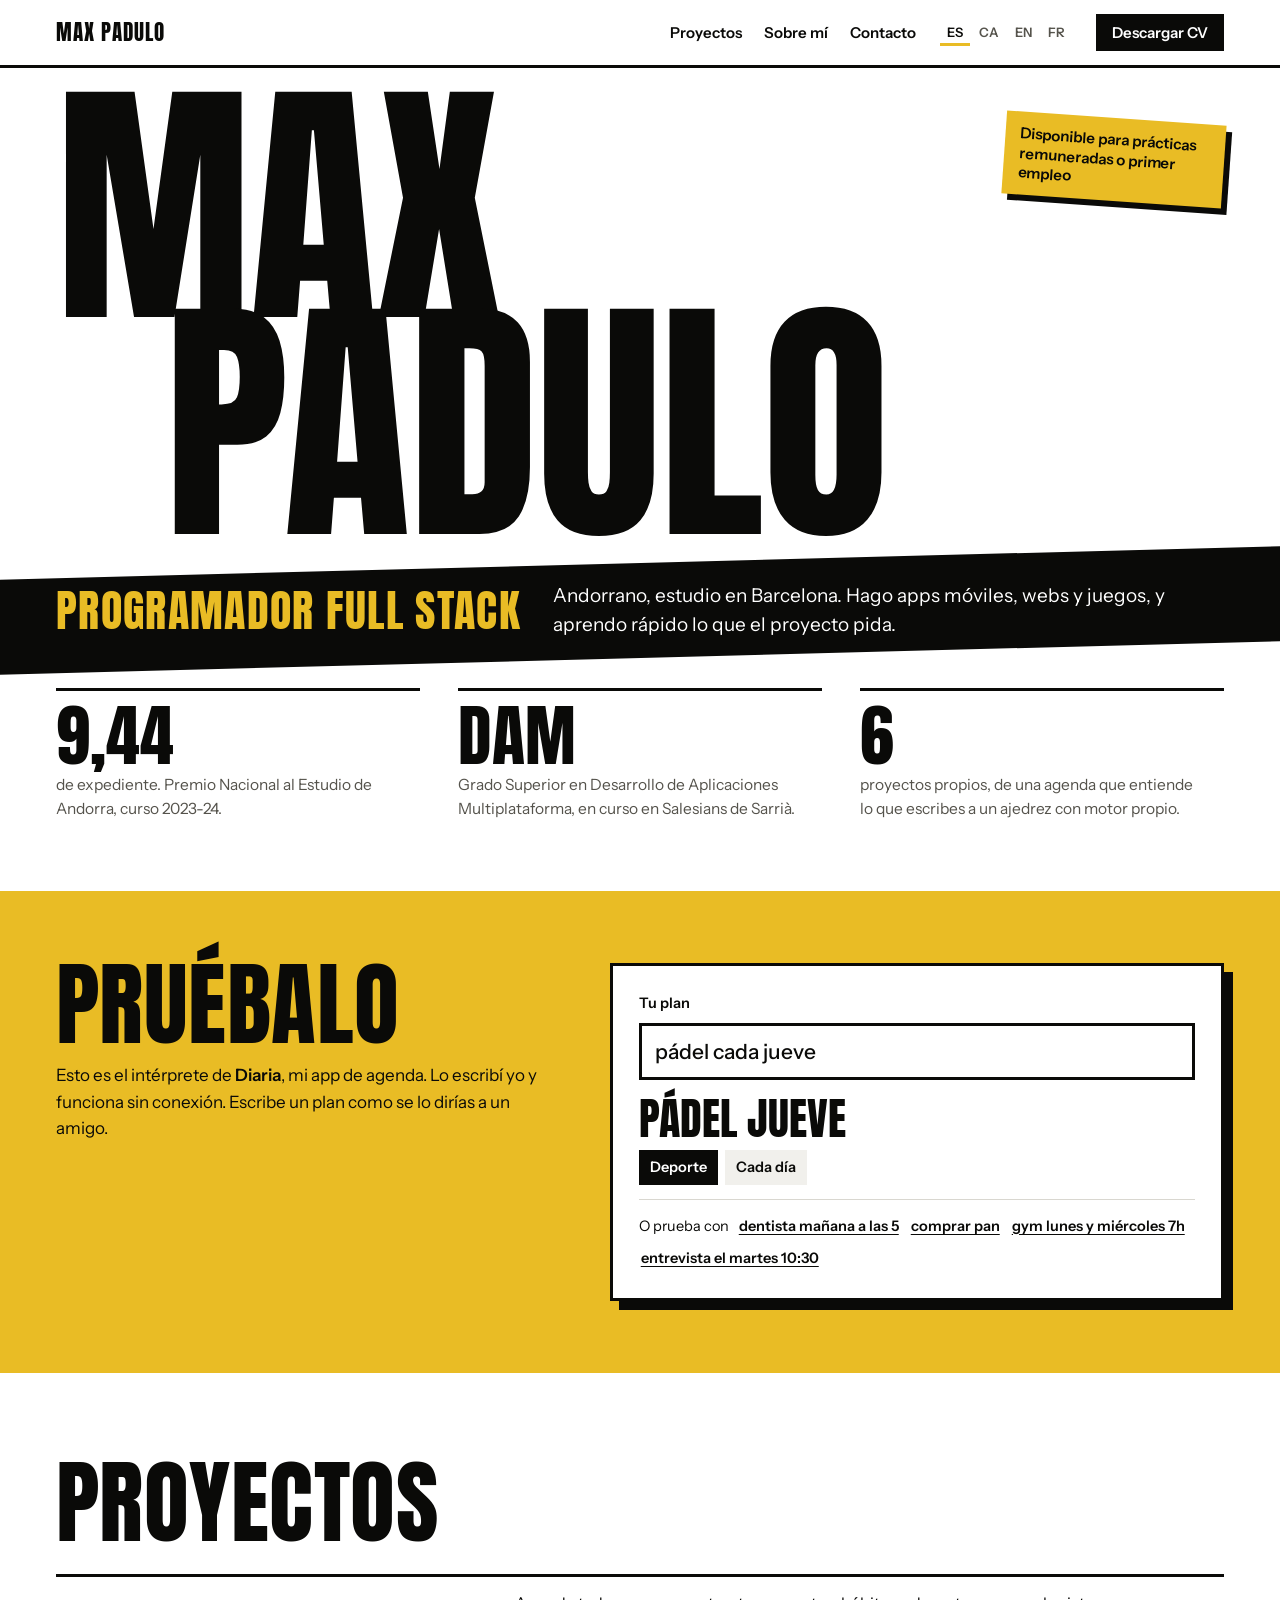
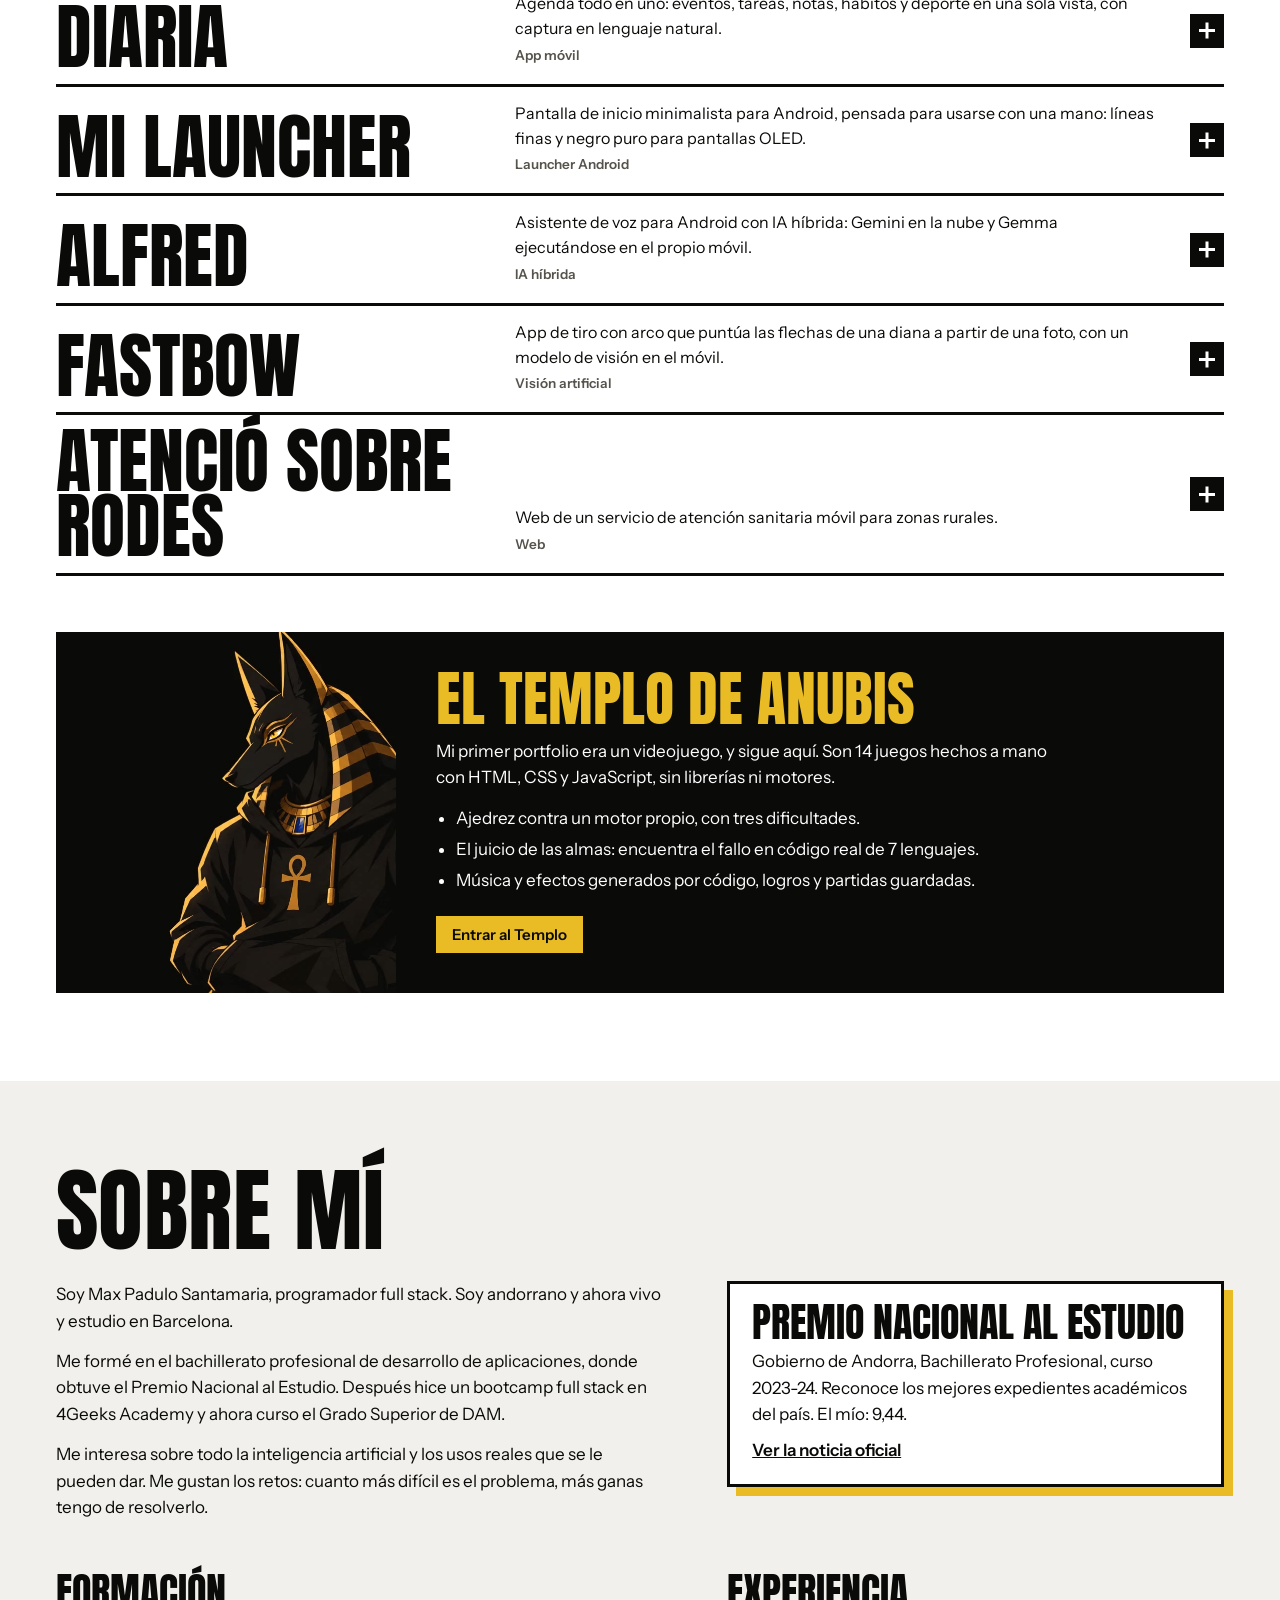
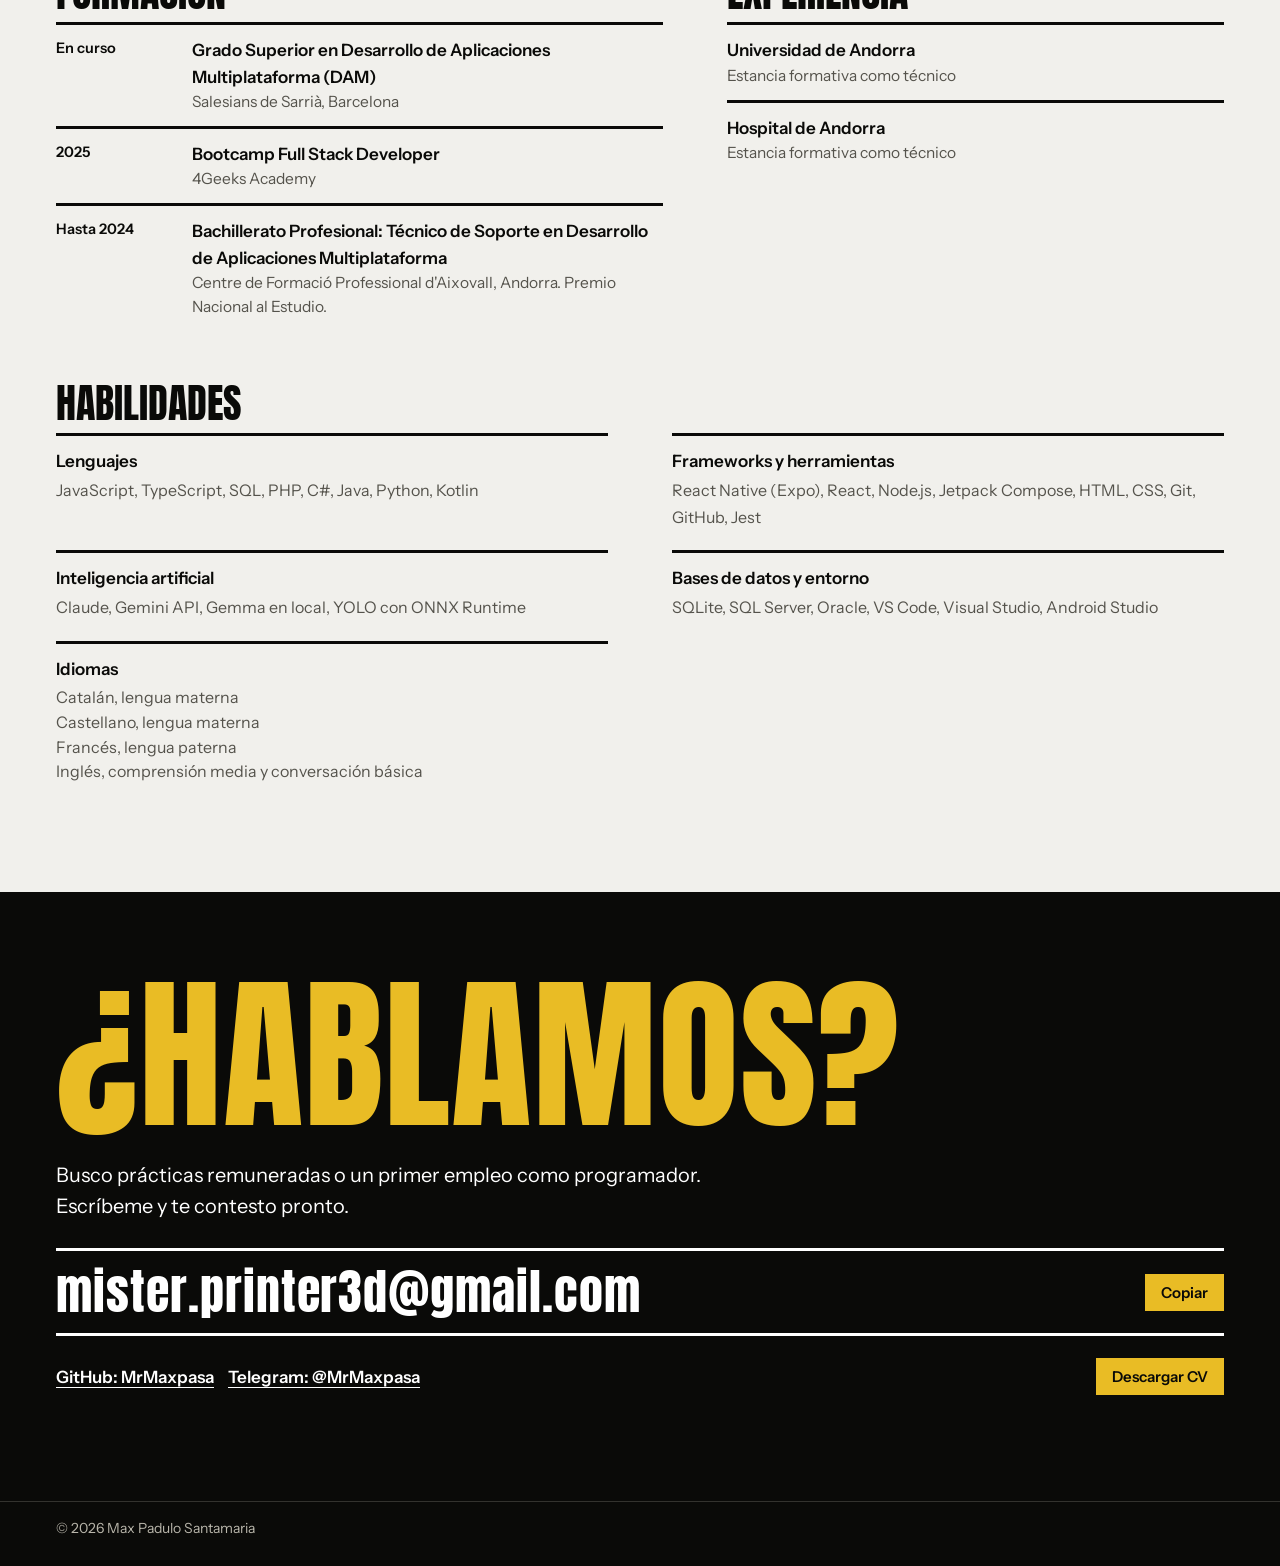
==== commit da262dcd: "Enlace al código en los cinco proyectos Diaria, Alfred, FastBow y Atenció sobre Rodes ya están públi" ====
--- a/index.html
+++ b/index.html
@@ -198,7 +198,7 @@
 </div></section>
 <section class="sec" id="proyectos"><div class="in">
   <h2 data-i="proj.h">Proyectos</h2>
-  <details class="pr"><summary><span class="pr-n">Diaria</span><span class="pr-s"><span class="pr-sh" data-i="p.diaria.short">Agenda todo en uno: eventos, tareas, notas, hábitos y deporte en una sola vista, con captura en lenguaje natural.</span><small data-i="p.diaria.tag">App móvil</small></span><span class="pr-x" aria-hidden="true"></span></summary><div class="pr-b has-img"><img src="proj-agenda.jpg" alt="" loading="lazy" decoding="async"><div><p class="pr-st"><span data-i="p.diaria.status">Fase final, con APK de producción</span></p><ul><li data-i="p.diaria.1">Intérprete propio de español: «pádel cada jueves 19h con Marc» se convierte en un evento recurrente sin rellenar formularios.</li><li data-i="p.diaria.2">Funciona 100 % sin conexión: los datos viven en el móvil, en SQLite.</li><li data-i="p.diaria.3">Recurrencias, alarmas en tres niveles, hábitos con rachas y un resumen diario generado en el propio dispositivo.</li><li data-i="p.diaria.4">Más de 200 tests, arquitectura documentada y desarrollo por fases hasta la build de producción.</li></ul><p class="pr-k">React Native, Expo, TypeScript, SQLite, Zustand, Jest</p></div></div></details><details class="pr"><summary><span class="pr-n">Mi Launcher</span><span class="pr-s"><span class="pr-sh" data-i="p.milauncher.short">Pantalla de inicio minimalista para Android, pensada para usarse con una mano: líneas finas y negro puro para pantallas OLED.</span><small data-i="p.milauncher.tag">Launcher Android</small></span><span class="pr-x" aria-hidden="true"></span></summary><div class="pr-b has-img"><img src="proj-milauncher.jpg" alt="" loading="lazy" decoding="async"><div><p class="pr-st"><span data-i="p.milauncher.status">En uso diario, código público</span></p><ul><li data-i="p.milauncher.1">Reloj tipográfico: el día en letras enormes, cruzado por una línea con la hora, la fecha y el siguiente evento del calendario.</li><li data-i="p.milauncher.2">Columna A–Z con efecto de onda: las letras se apartan y crecen al pasar el dedo, con respuesta háptica y rebote elástico al soltar.</li><li data-i="p.milauncher.3">Notificaciones y música integradas en la propia lista de apps, y un panel de notas que aloja el widget de Google Keep.</li><li data-i="p.milauncher.4">Hecho con Jetpack Compose: iconos dibujados en Canvas, animaciones con muelles y un solo ViewModel con StateFlow.</li></ul><p class="pr-k">Kotlin, Jetpack Compose, Material 3, AppWidgetHost, MediaSession</p><p><a class="pr-g" href="https://github.com/MrMaxpasa/MiLauncher" target="_blank" rel="noopener"><span data-i="p.code">Ver el código</span></a></p></div></div></details><details class="pr"><summary><span class="pr-n">Alfred</span><span class="pr-s"><span class="pr-sh" data-i="p.alfred.short">Asistente de voz para Android con IA híbrida: Gemini en la nube y Gemma ejecutándose en el propio móvil.</span><small data-i="p.alfred.tag">IA híbrida</small></span><span class="pr-x" aria-hidden="true"></span></summary><div class="pr-b has-img"><img src="proj-alfred.jpg" alt="" loading="lazy" decoding="async"><div><p class="pr-st"><span data-i="p.alfred.status">En desarrollo</span></p><ul><li data-i="p.alfred.1">Responde con Gemini cuando hay conexión y salta a Gemma, en local, si no hay internet o se agota la cuota.</li><li data-i="p.alfred.2">Conversación por voz, con reconocimiento y síntesis en español.</li><li data-i="p.alfred.3">Herramientas propias: consultar el tiempo, lanzar acciones del sistema y abrir apps.</li></ul><p class="pr-k">Kotlin, Jetpack Compose, Gemini API, Gemma, MediaPipe</p></div></div></details><details class="pr"><summary><span class="pr-n">FastBow</span><span class="pr-s"><span class="pr-sh" data-i="p.fastbow.short">App de tiro con arco que puntúa las flechas de una diana a partir de una foto, con un modelo de visión en el móvil.</span><small data-i="p.fastbow.tag">Visión artificial</small></span><span class="pr-x" aria-hidden="true"></span></summary><div class="pr-b has-img"><img src="proj-fastbow.jpg" alt="" loading="lazy" decoding="async"><div><p class="pr-st"><span data-i="p.fastbow.status">En desarrollo, con la detección en integración</span></p><ul><li data-i="p.fastbow.1">Detección de flechas con un modelo YOLOv11 Nano ejecutado con ONNX Runtime.</li><li data-i="p.fastbow.2">Corrección manual de cada puntuación con un toque; fichas por serie, historial y estadísticas.</li><li data-i="p.fastbow.3">Modalidades Indoor 18 y 25 m, Outdoor, Campo y personalizada, todo sin conexión.</li></ul><p class="pr-k">React Native, Expo, TypeScript, ONNX Runtime, YOLOv11</p></div></div></details><details class="pr"><summary><span class="pr-n">Atenció sobre Rodes</span><span class="pr-s"><span class="pr-sh" data-i="p.atencio.short">Web de un servicio de atención sanitaria móvil para zonas rurales.</span><small data-i="p.atencio.tag">Web</small></span><span class="pr-x" aria-hidden="true"></span></summary><div class="pr-b has-img"><img src="proj-atencio.jpg" alt="" loading="lazy" decoding="async"><div><p class="pr-st"><span data-i="p.atencio.status">Proyecto de clase, lista para desplegar</span></p><ul><li data-i="p.atencio.1">Web informativa en catalán: servicios, equipo y contacto.</li><li data-i="p.atencio.2">Diseño adaptable a móvil, preparada para desplegarse como web estática.</li></ul><p class="pr-k">HTML, CSS, JavaScript</p></div></div></details>
+  <details class="pr"><summary><span class="pr-n">Diaria</span><span class="pr-s"><span class="pr-sh" data-i="p.diaria.short">Agenda todo en uno: eventos, tareas, notas, hábitos y deporte en una sola vista, con captura en lenguaje natural.</span><small data-i="p.diaria.tag">App móvil</small></span><span class="pr-x" aria-hidden="true"></span></summary><div class="pr-b has-img"><img src="proj-agenda.jpg" alt="" loading="lazy" decoding="async"><div><p class="pr-st"><span data-i="p.diaria.status">Fase final, con APK de producción</span></p><ul><li data-i="p.diaria.1">Intérprete propio de español: «pádel cada jueves 19h con Marc» se convierte en un evento recurrente sin rellenar formularios.</li><li data-i="p.diaria.2">Funciona 100 % sin conexión: los datos viven en el móvil, en SQLite.</li><li data-i="p.diaria.3">Recurrencias, alarmas en tres niveles, hábitos con rachas y un resumen diario generado en el propio dispositivo.</li><li data-i="p.diaria.4">Más de 200 tests, arquitectura documentada y desarrollo por fases hasta la build de producción.</li></ul><p class="pr-k">React Native, Expo, TypeScript, SQLite, Zustand, Jest</p><p><a class="pr-g" href="https://github.com/MrMaxpasa/MrAgenda" target="_blank" rel="noopener"><span data-i="p.code">Ver el código</span></a></p></div></div></details><details class="pr"><summary><span class="pr-n">Mi Launcher</span><span class="pr-s"><span class="pr-sh" data-i="p.milauncher.short">Pantalla de inicio minimalista para Android, pensada para usarse con una mano: líneas finas y negro puro para pantallas OLED.</span><small data-i="p.milauncher.tag">Launcher Android</small></span><span class="pr-x" aria-hidden="true"></span></summary><div class="pr-b has-img"><img src="proj-milauncher.jpg" alt="" loading="lazy" decoding="async"><div><p class="pr-st"><span data-i="p.milauncher.status">En uso diario, código público</span></p><ul><li data-i="p.milauncher.1">Reloj tipográfico: el día en letras enormes, cruzado por una línea con la hora, la fecha y el siguiente evento del calendario.</li><li data-i="p.milauncher.2">Columna A–Z con efecto de onda: las letras se apartan y crecen al pasar el dedo, con respuesta háptica y rebote elástico al soltar.</li><li data-i="p.milauncher.3">Notificaciones y música integradas en la propia lista de apps, y un panel de notas que aloja el widget de Google Keep.</li><li data-i="p.milauncher.4">Hecho con Jetpack Compose: iconos dibujados en Canvas, animaciones con muelles y un solo ViewModel con StateFlow.</li></ul><p class="pr-k">Kotlin, Jetpack Compose, Material 3, AppWidgetHost, MediaSession</p><p><a class="pr-g" href="https://github.com/MrMaxpasa/MiLauncher" target="_blank" rel="noopener"><span data-i="p.code">Ver el código</span></a></p></div></div></details><details class="pr"><summary><span class="pr-n">Alfred</span><span class="pr-s"><span class="pr-sh" data-i="p.alfred.short">Asistente de voz para Android con IA híbrida: Gemini en la nube y Gemma ejecutándose en el propio móvil.</span><small data-i="p.alfred.tag">IA híbrida</small></span><span class="pr-x" aria-hidden="true"></span></summary><div class="pr-b has-img"><img src="proj-alfred.jpg" alt="" loading="lazy" decoding="async"><div><p class="pr-st"><span data-i="p.alfred.status">En desarrollo</span></p><ul><li data-i="p.alfred.1">Responde con Gemini cuando hay conexión y salta a Gemma, en local, si no hay internet o se agota la cuota.</li><li data-i="p.alfred.2">Conversación por voz, con reconocimiento y síntesis en español.</li><li data-i="p.alfred.3">Herramientas propias: consultar el tiempo, lanzar acciones del sistema y abrir apps.</li></ul><p class="pr-k">Kotlin, Jetpack Compose, Gemini API, Gemma, MediaPipe</p><p><a class="pr-g" href="https://github.com/MrMaxpasa/MrAssistant" target="_blank" rel="noopener"><span data-i="p.code">Ver el código</span></a></p></div></div></details><details class="pr"><summary><span class="pr-n">FastBow</span><span class="pr-s"><span class="pr-sh" data-i="p.fastbow.short">App de tiro con arco que puntúa las flechas de una diana a partir de una foto, con un modelo de visión en el móvil.</span><small data-i="p.fastbow.tag">Visión artificial</small></span><span class="pr-x" aria-hidden="true"></span></summary><div class="pr-b has-img"><img src="proj-fastbow.jpg" alt="" loading="lazy" decoding="async"><div><p class="pr-st"><span data-i="p.fastbow.status">En desarrollo, con la detección en integración</span></p><ul><li data-i="p.fastbow.1">Detección de flechas con un modelo YOLOv11 Nano ejecutado con ONNX Runtime.</li><li data-i="p.fastbow.2">Corrección manual de cada puntuación con un toque; fichas por serie, historial y estadísticas.</li><li data-i="p.fastbow.3">Modalidades Indoor 18 y 25 m, Outdoor, Campo y personalizada, todo sin conexión.</li></ul><p class="pr-k">React Native, Expo, TypeScript, ONNX Runtime, YOLOv11</p><p><a class="pr-g" href="https://github.com/MrMaxpasa/fastbow" target="_blank" rel="noopener"><span data-i="p.code">Ver el código</span></a></p></div></div></details><details class="pr"><summary><span class="pr-n">Atenció sobre Rodes</span><span class="pr-s"><span class="pr-sh" data-i="p.atencio.short">Web de un servicio de atención sanitaria móvil para zonas rurales.</span><small data-i="p.atencio.tag">Web</small></span><span class="pr-x" aria-hidden="true"></span></summary><div class="pr-b has-img"><img src="proj-atencio.jpg" alt="" loading="lazy" decoding="async"><div><p class="pr-st"><span data-i="p.atencio.status">Proyecto de clase, lista para desplegar</span></p><ul><li data-i="p.atencio.1">Web informativa en catalán: servicios, equipo y contacto.</li><li data-i="p.atencio.2">Diseño adaptable a móvil, preparada para desplegarse como web estática.</li></ul><p class="pr-k">HTML, CSS, JavaScript</p><p><a class="pr-g" href="https://github.com/MrMaxpasa/AtencioSobre-Rodes" target="_blank" rel="noopener"><span data-i="p.code">Ver el código</span></a></p></div></div></details>
   <div class="anu"><img src="anubis-poster.jpg" alt="Anubis, el personaje del portfolio jugable" data-ia="alt:anu.alt" data-es="Anubis, el personaje del portfolio jugable" loading="lazy" decoding="async">
     <div><h3 data-i="anu.h">El Templo de Anubis</h3><p data-i="anu.p">Mi primer portfolio era un videojuego, y sigue aquí. Son 14 juegos hechos a mano con HTML, CSS y JavaScript, sin librerías ni motores.</p><ul><li data-i="anu.1">Ajedrez contra un motor propio, con tres dificultades.</li><li data-i="anu.2">El juicio de las almas: encuentra el fallo en código real de 7 lenguajes.</li><li data-i="anu.3">Música y efectos generados por código, logros y partidas guardadas.</li></ul><a class="btn g" data-i="anu.go" href="anubis/" data-anubis>Entrar al Templo</a></div></div>
 </div></section>
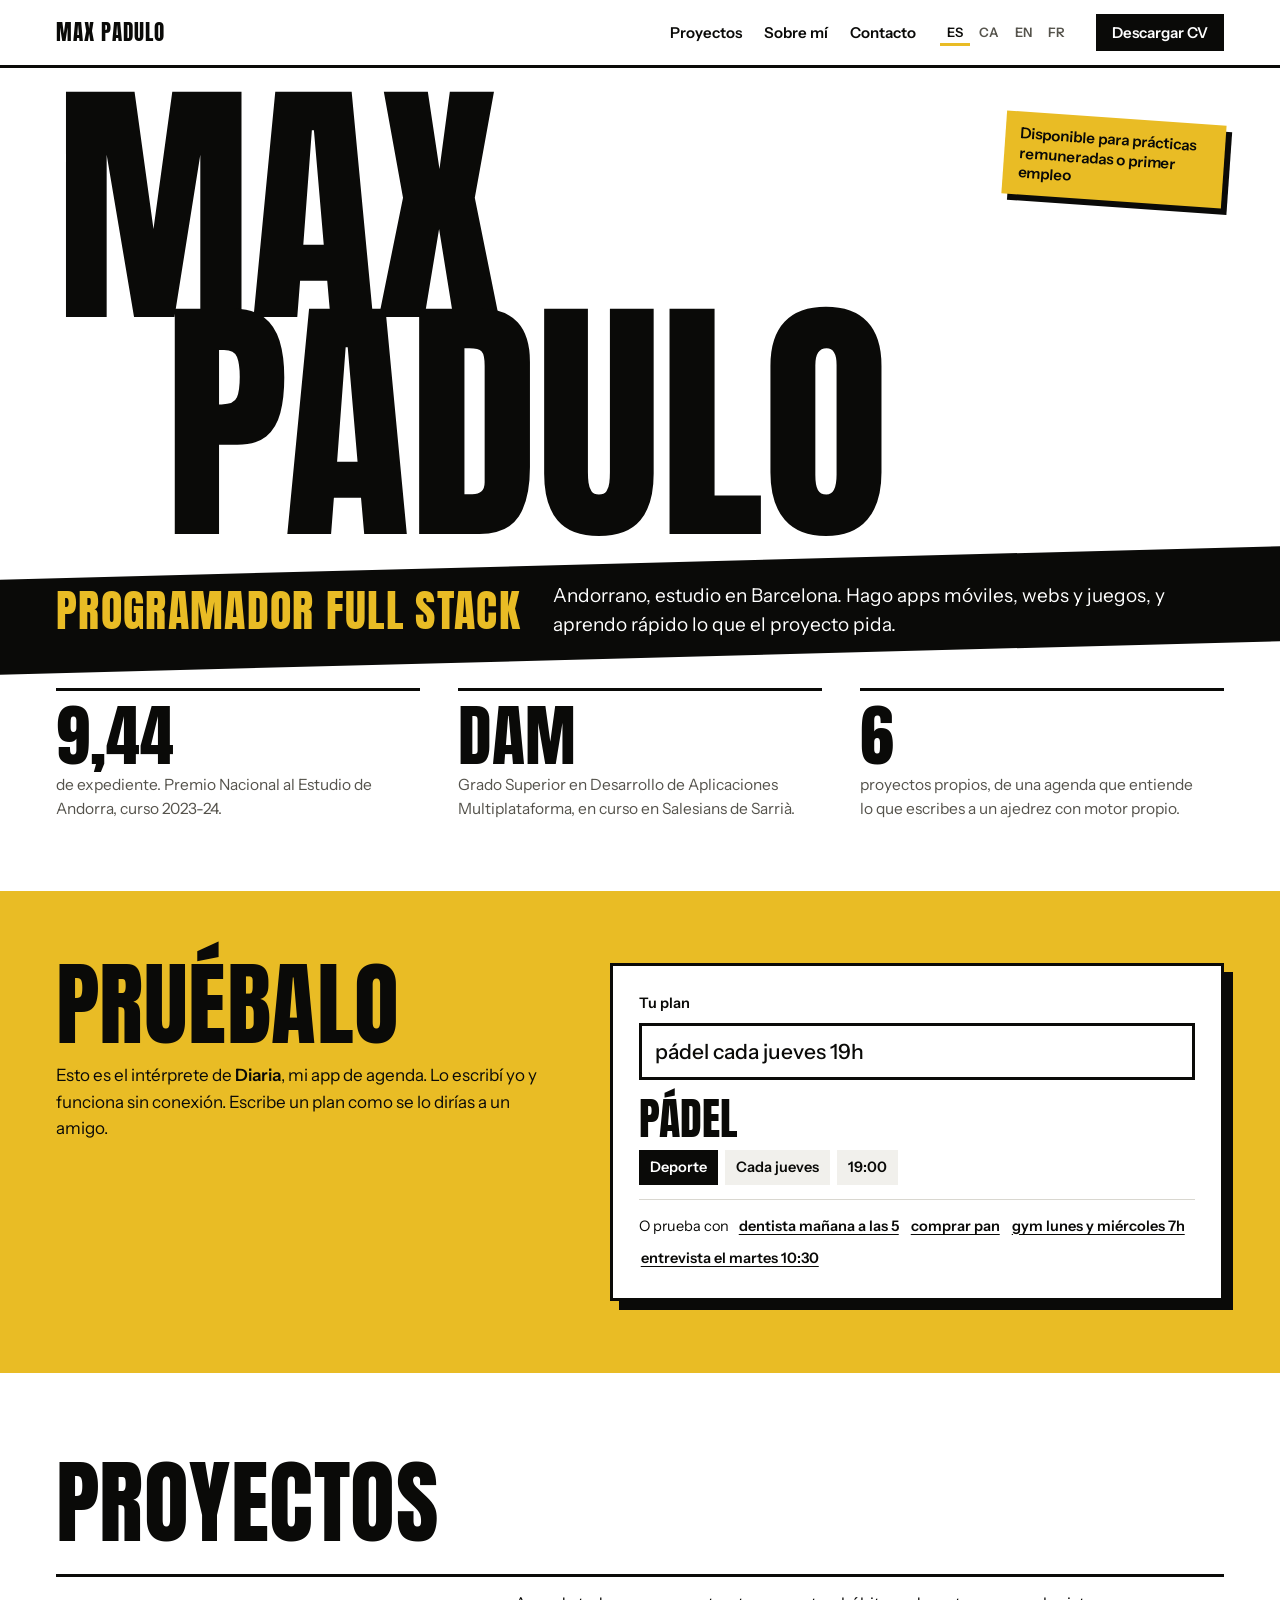
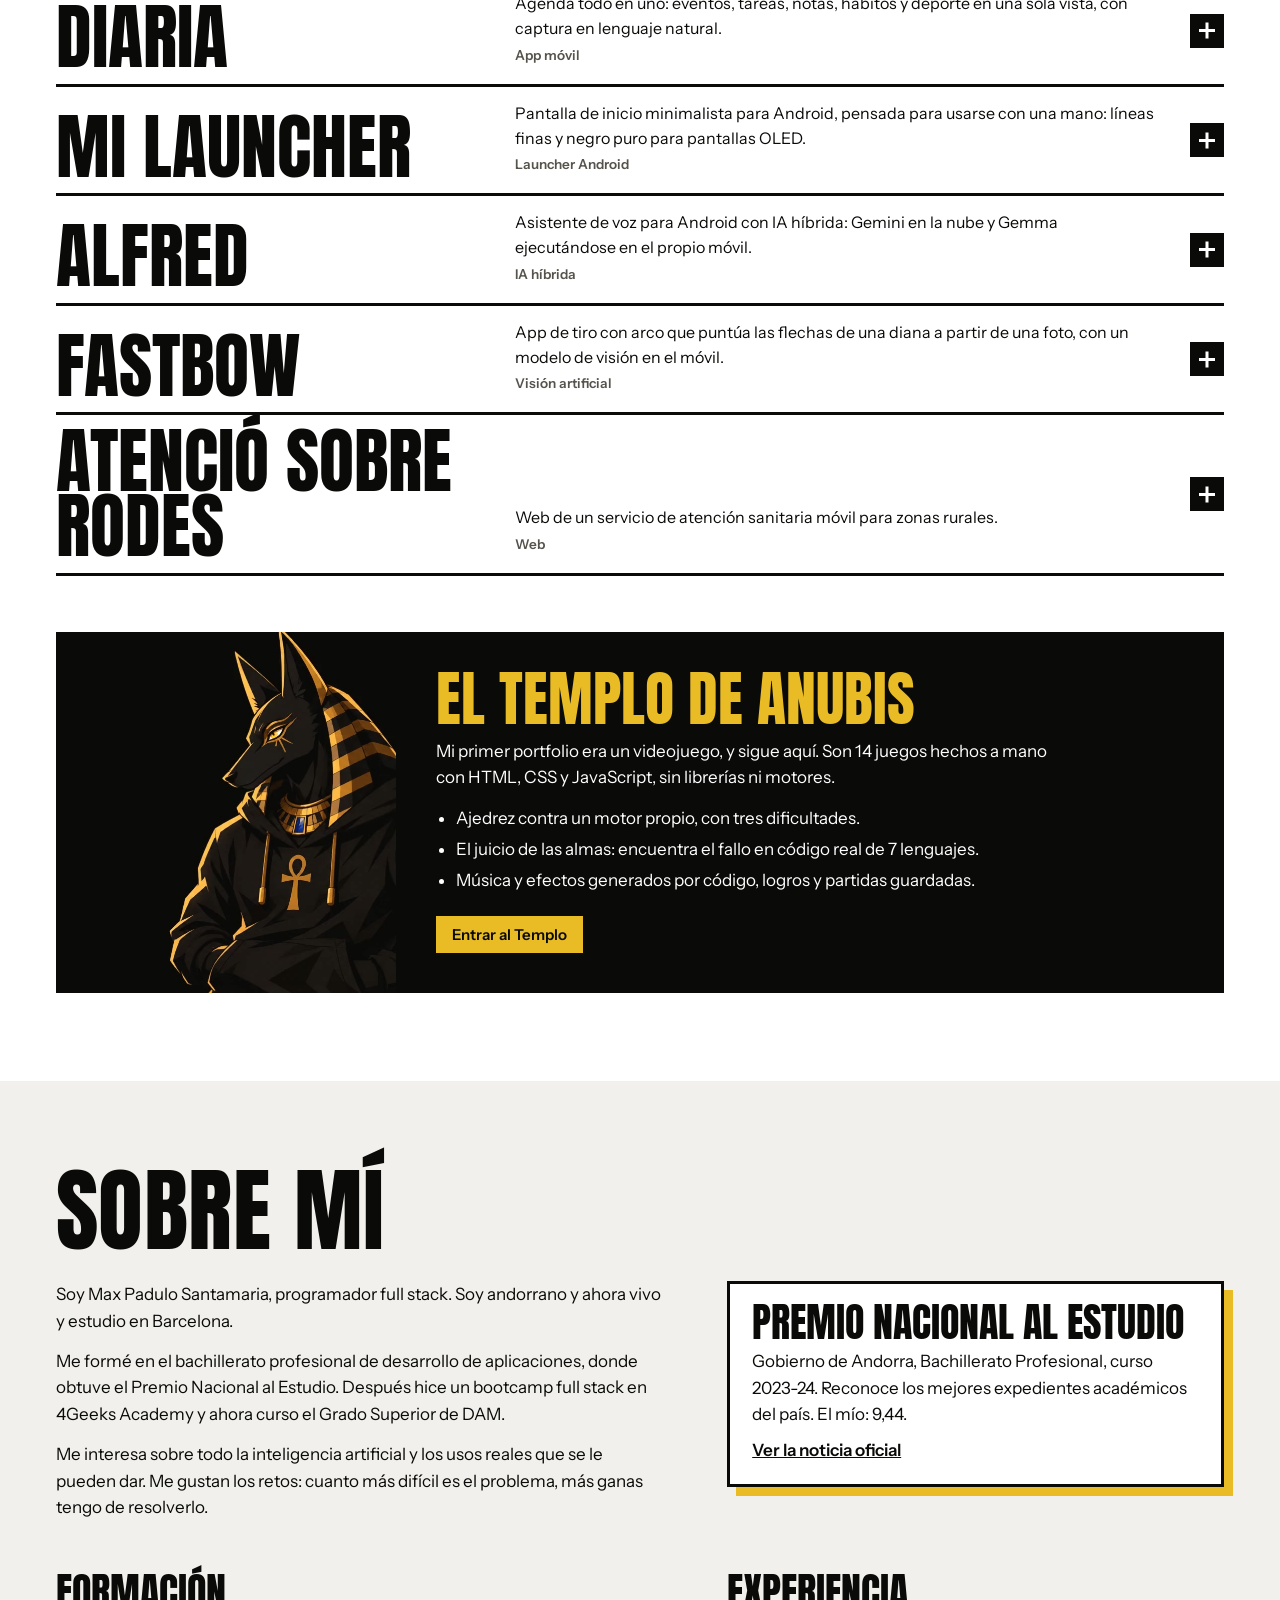
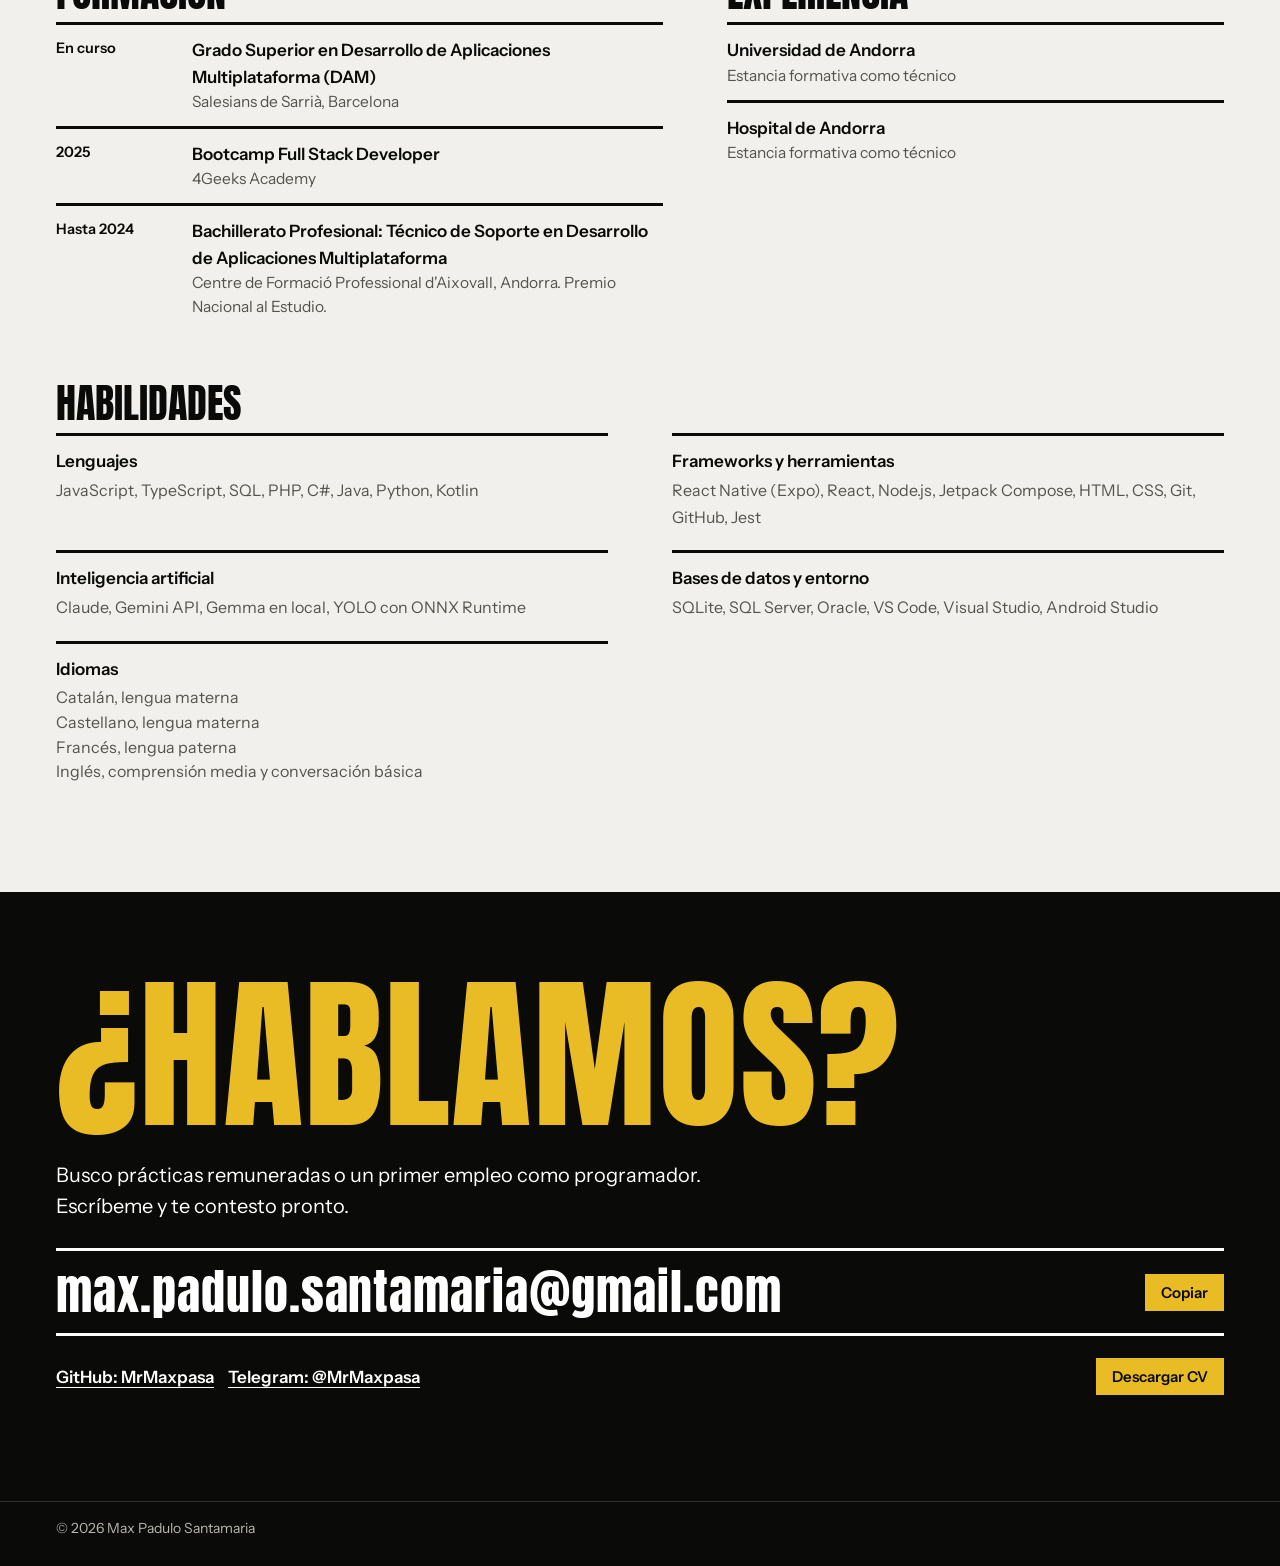
==== commit 351ab0c5: "Correo de contacto nuevo en la web, el CV y el Templo max.padulo.santamaria@gmail.com sustituye al a" ====
--- a/index.html
+++ b/index.html
@@ -27,7 +27,7 @@
 <meta name="twitter:image" content="https://mrmaxpasa.github.io/og-image.jpg">
 <link rel="preload" href="fonts/anton-latin-400-normal.woff2" as="font" type="font/woff2" crossorigin>
 <link rel="stylesheet" href="fonts/fonts.css">
-<script type="application/ld+json">{"@context": "https://schema.org", "@type": "Person", "name": "Max Padulo Santamaria", "alternateName": ["Max Padulo", "MrMaxpasa"], "url": "https://mrmaxpasa.github.io/", "image": "https://mrmaxpasa.github.io/og-image.jpg", "email": "mailto:mister.printer3d@gmail.com", "jobTitle": "Programador full stack", "nationality": "Andorra", "address": {"@type": "PostalAddress", "addressLocality": "Barcelona", "addressCountry": "ES"}, "knowsLanguage": ["ca", "es", "fr", "en"], "knowsAbout": ["Desarrollo full stack", "Inteligencia artificial", "JavaScript", "TypeScript", "React Native", "Kotlin", "Java", "Python", "SQL", "PHP", "C#"], "alumniOf": [{"@type": "EducationalOrganization", "name": "Salesians de Sarrià"}, {"@type": "EducationalOrganization", "name": "4Geeks Academy"}, {"@type": "EducationalOrganization", "name": "Centre de Formació Professional d'Aixovall"}], "award": "Premio Nacional al Estudio (Premi Nacional a l'Estudi) de Bachillerato Profesional, curso 2023-2024, Gobierno de Andorra", "sameAs": ["https://github.com/MrMaxpasa", "https://t.me/MrMaxpasa"]}</script>
+<script type="application/ld+json">{"@context": "https://schema.org", "@type": "Person", "name": "Max Padulo Santamaria", "alternateName": ["Max Padulo", "MrMaxpasa"], "url": "https://mrmaxpasa.github.io/", "image": "https://mrmaxpasa.github.io/og-image.jpg", "email": "mailto:max.padulo.santamaria@gmail.com", "jobTitle": "Programador full stack", "nationality": "Andorra", "address": {"@type": "PostalAddress", "addressLocality": "Barcelona", "addressCountry": "ES"}, "knowsLanguage": ["ca", "es", "fr", "en"], "knowsAbout": ["Desarrollo full stack", "Inteligencia artificial", "JavaScript", "TypeScript", "React Native", "Kotlin", "Java", "Python", "SQL", "PHP", "C#"], "alumniOf": [{"@type": "EducationalOrganization", "name": "Salesians de Sarrià"}, {"@type": "EducationalOrganization", "name": "4Geeks Academy"}, {"@type": "EducationalOrganization", "name": "Centre de Formació Professional d'Aixovall"}], "award": "Premio Nacional al Estudio (Premi Nacional a l'Estudi) de Bachillerato Profesional, curso 2023-2024, Gobierno de Andorra", "sameAs": ["https://github.com/MrMaxpasa", "https://t.me/MrMaxpasa"]}</script>
 <style>[hidden]{display:none!important}img{max-width:100%}
 /* Layout: cartel. El nombre a tamaño de póster manda; todo lo demás se alinea a la izquierda sobre una retícula de filetes negros de 3px. Un solo acento: el dorado. */
 :root{--ink:#0A0A08;--paper:#FFFFFF;--gold:#E9BC25;--soft:#F1F0EC;--mute:#55534C;--rule:3px solid var(--ink);
@@ -228,7 +228,7 @@
 </div></section>
 <section class="sec ct" id="contacto"><div class="in">
   <h2 data-i="ct.h">¿Hablamos?</h2><p data-i="ct.p">Busco prácticas remuneradas o un primer empleo como programador. Escríbeme y te contesto pronto.</p>
-  <div class="mail"><span id="mail">mister.printer3d@gmail.com</span><button type="button" class="btn g" id="copy" data-i="ct.copy">Copiar</button></div>
+  <div class="mail"><span id="mail">max.padulo.santamaria@gmail.com</span><button type="button" class="btn g" id="copy" data-i="ct.copy">Copiar</button></div>
   <div class="links"><a class="t" href="https://github.com/MrMaxpasa" target="_blank" rel="noopener">GitHub: MrMaxpasa</a><a class="t" href="https://t.me/MrMaxpasa" target="_blank" rel="noopener">Telegram: @MrMaxpasa</a>
     <a class="btn g" data-i="nav.cv" href="cv/Max-Padulo-CV-es.pdf" data-cv download style="margin-left:auto">Descargar CV</a></div>
 </div></section>
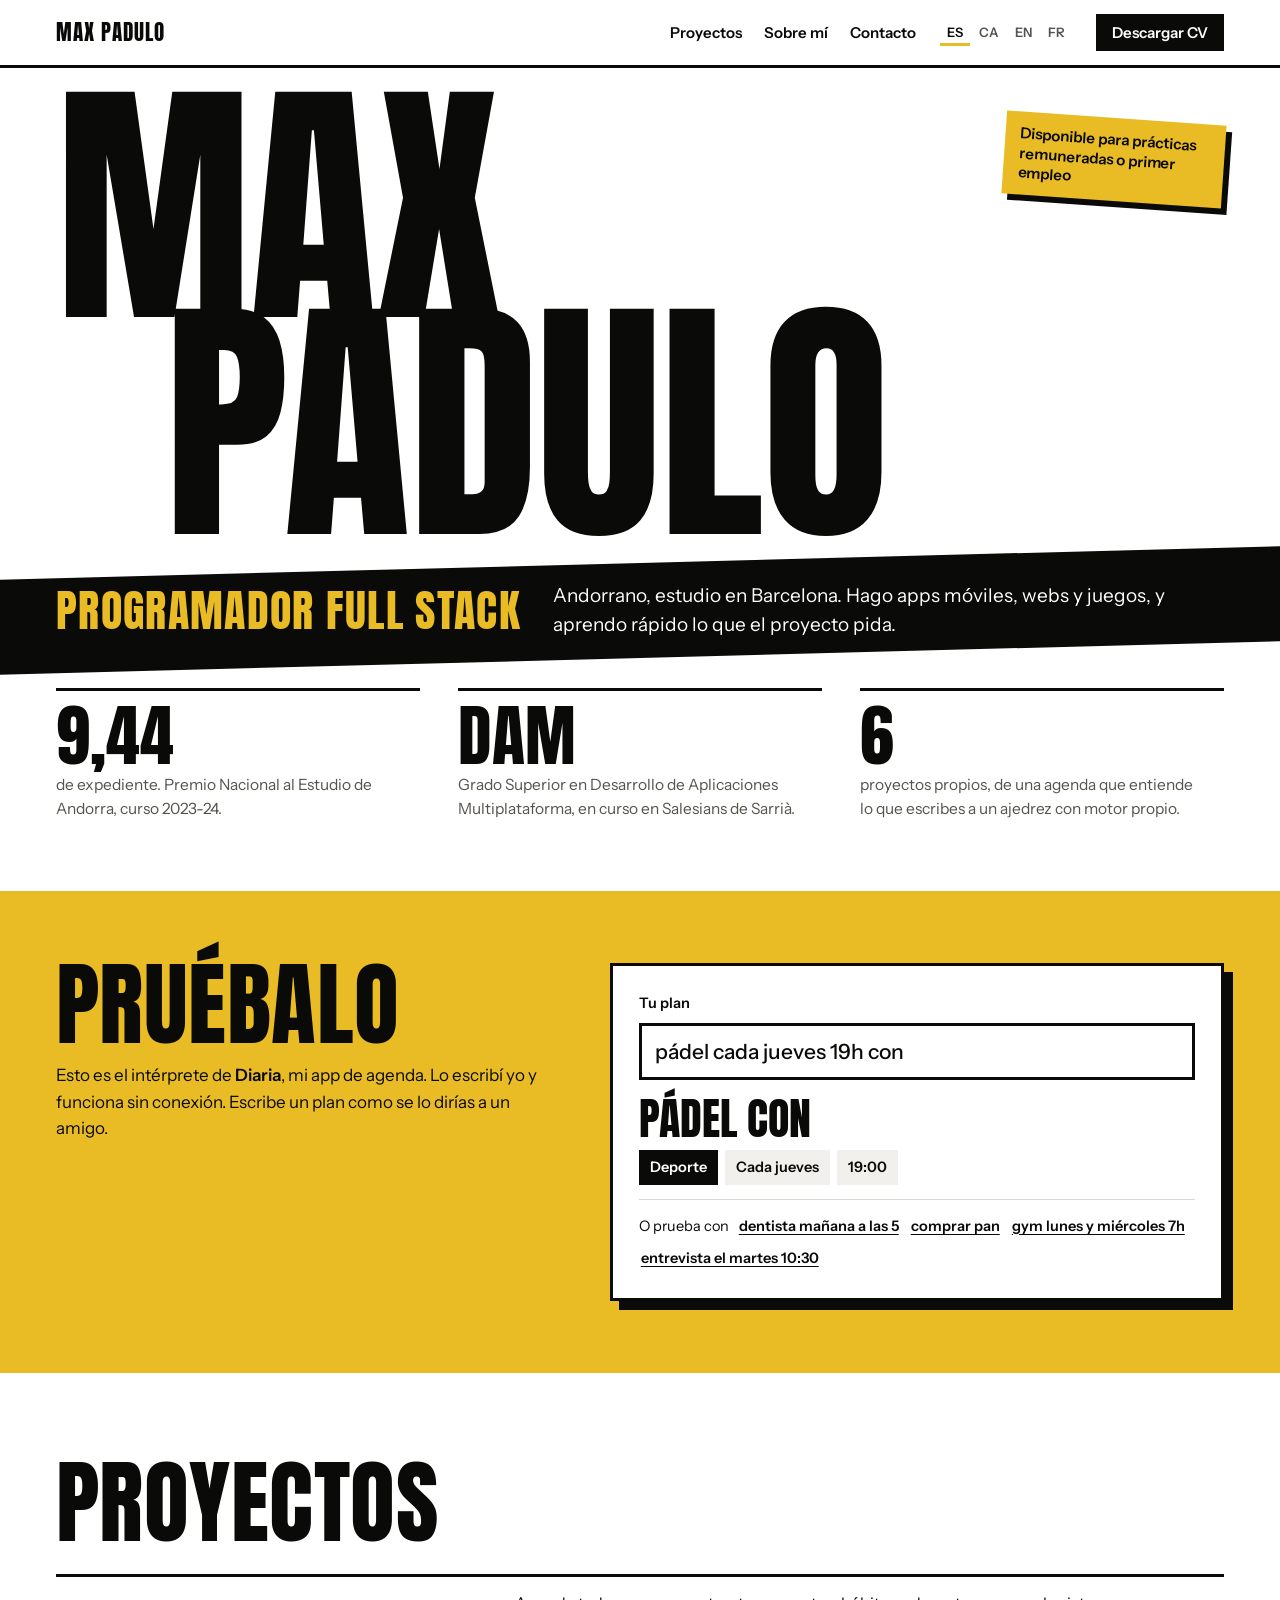
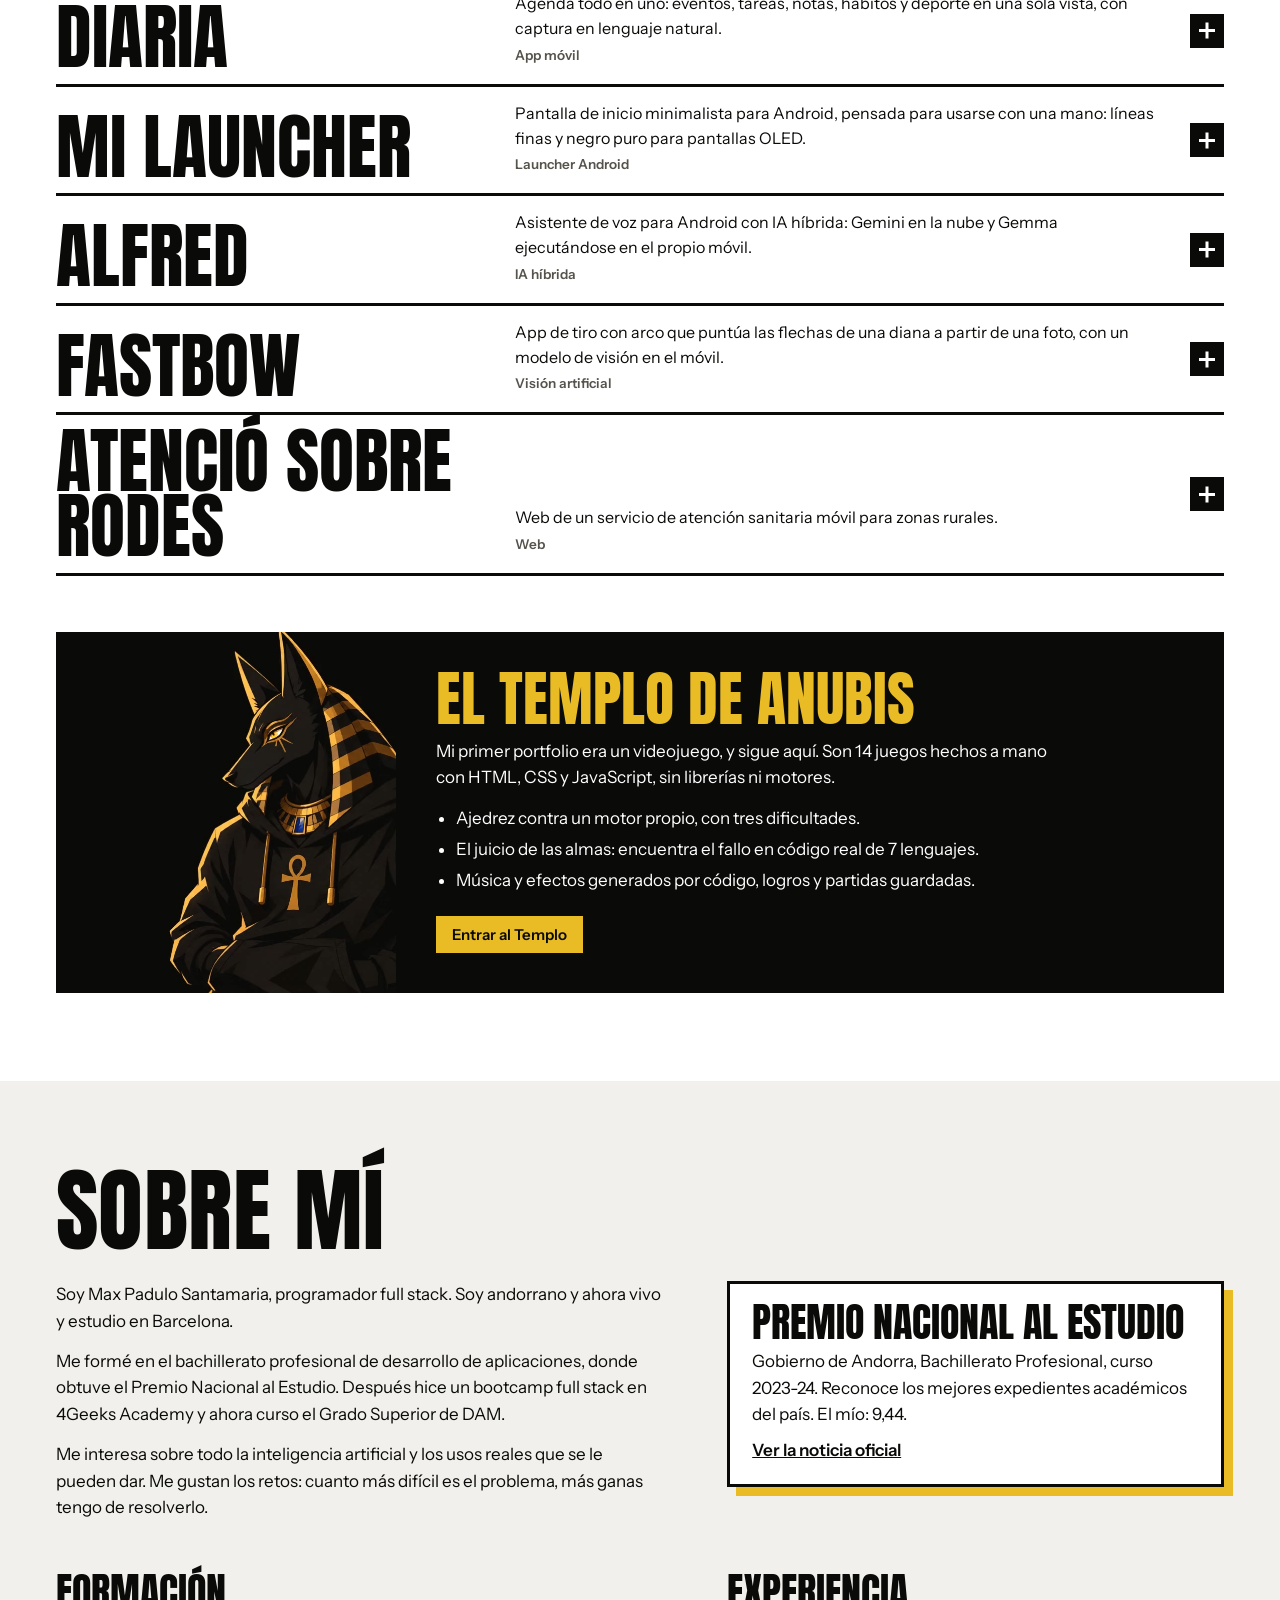
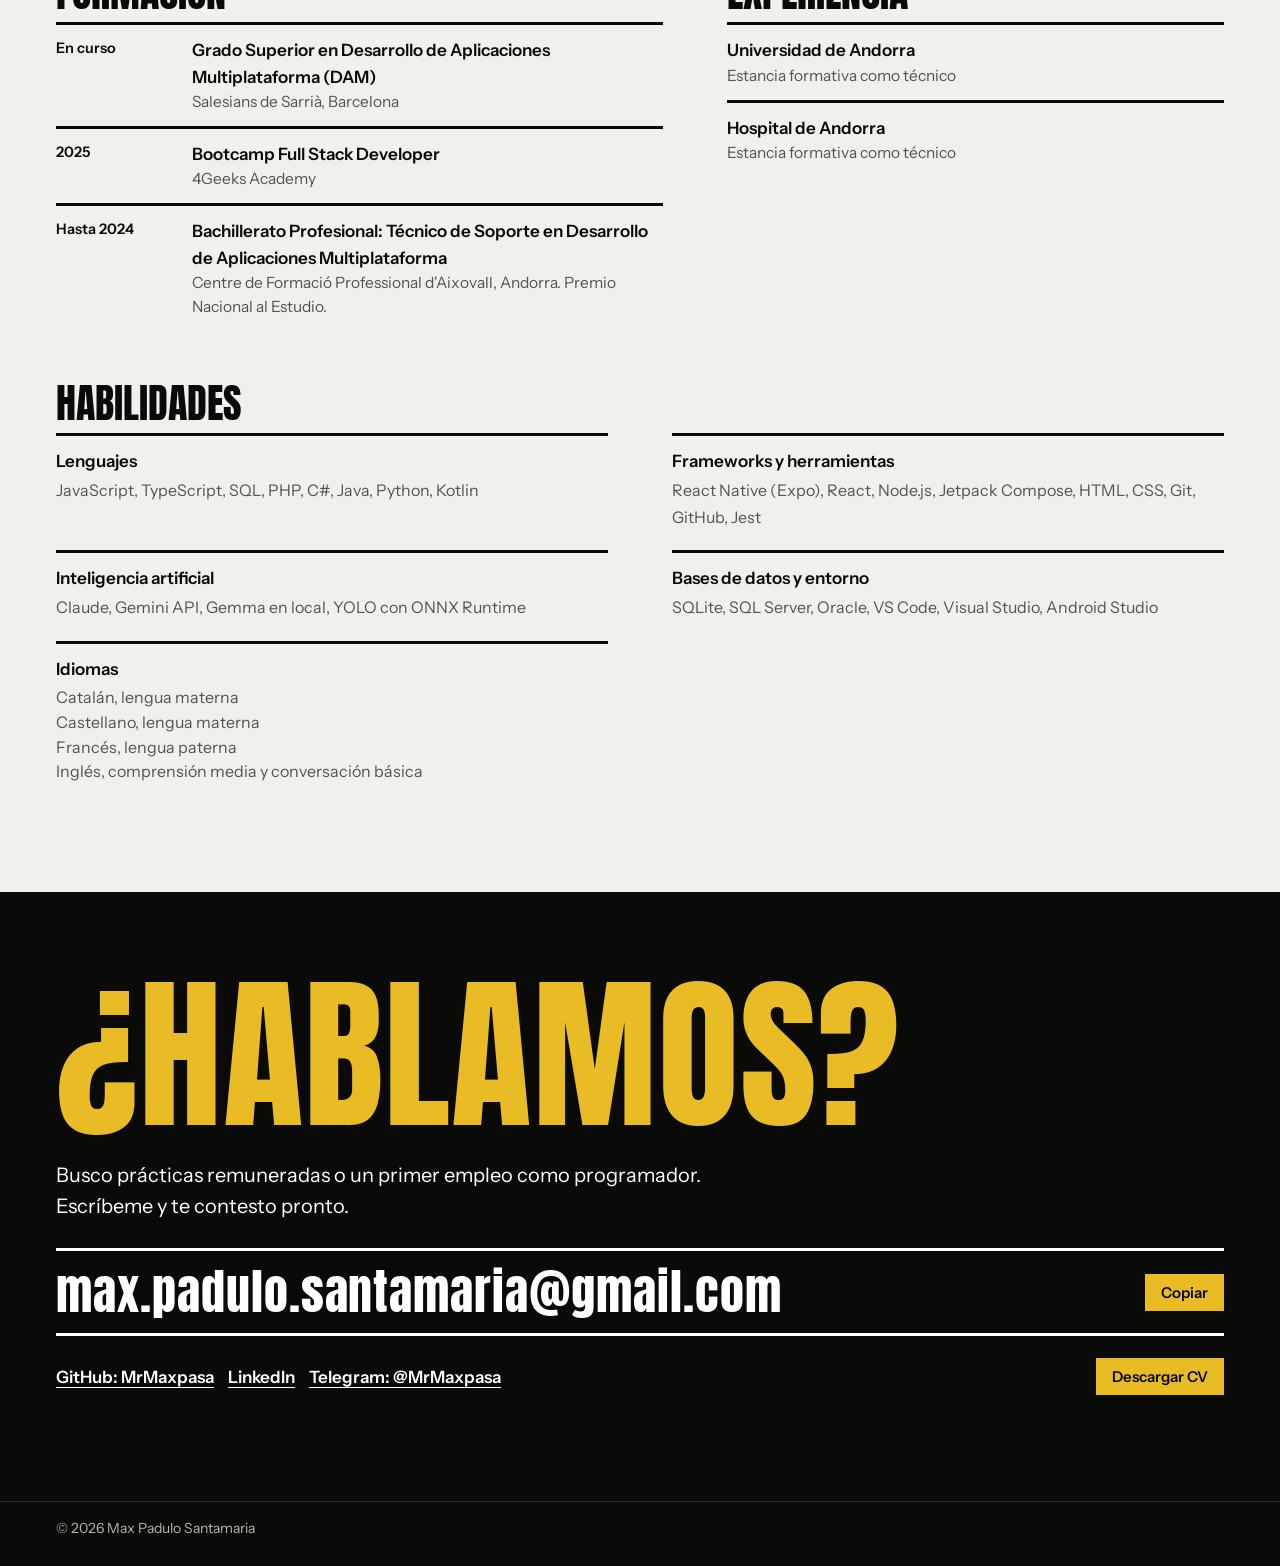
==== commit b8ccbed2: "LinkedIn en el contacto, en los CV y en los datos de Google El perfil ya existe, así que entra donde" ====
--- a/index.html
+++ b/index.html
@@ -27,7 +27,7 @@
 <meta name="twitter:image" content="https://mrmaxpasa.github.io/og-image.jpg">
 <link rel="preload" href="fonts/anton-latin-400-normal.woff2" as="font" type="font/woff2" crossorigin>
 <link rel="stylesheet" href="fonts/fonts.css">
-<script type="application/ld+json">{"@context": "https://schema.org", "@type": "Person", "name": "Max Padulo Santamaria", "alternateName": ["Max Padulo", "MrMaxpasa"], "url": "https://mrmaxpasa.github.io/", "image": "https://mrmaxpasa.github.io/og-image.jpg", "email": "mailto:max.padulo.santamaria@gmail.com", "jobTitle": "Programador full stack", "nationality": "Andorra", "address": {"@type": "PostalAddress", "addressLocality": "Barcelona", "addressCountry": "ES"}, "knowsLanguage": ["ca", "es", "fr", "en"], "knowsAbout": ["Desarrollo full stack", "Inteligencia artificial", "JavaScript", "TypeScript", "React Native", "Kotlin", "Java", "Python", "SQL", "PHP", "C#"], "alumniOf": [{"@type": "EducationalOrganization", "name": "Salesians de Sarrià"}, {"@type": "EducationalOrganization", "name": "4Geeks Academy"}, {"@type": "EducationalOrganization", "name": "Centre de Formació Professional d'Aixovall"}], "award": "Premio Nacional al Estudio (Premi Nacional a l'Estudi) de Bachillerato Profesional, curso 2023-2024, Gobierno de Andorra", "sameAs": ["https://github.com/MrMaxpasa", "https://t.me/MrMaxpasa"]}</script>
+<script type="application/ld+json">{"@context": "https://schema.org", "@type": "Person", "name": "Max Padulo Santamaria", "alternateName": ["Max Padulo", "MrMaxpasa"], "url": "https://mrmaxpasa.github.io/", "image": "https://mrmaxpasa.github.io/og-image.jpg", "email": "mailto:max.padulo.santamaria@gmail.com", "jobTitle": "Programador full stack", "nationality": "Andorra", "address": {"@type": "PostalAddress", "addressLocality": "Barcelona", "addressCountry": "ES"}, "knowsLanguage": ["ca", "es", "fr", "en"], "knowsAbout": ["Desarrollo full stack", "Inteligencia artificial", "JavaScript", "TypeScript", "React Native", "Kotlin", "Java", "Python", "SQL", "PHP", "C#"], "alumniOf": [{"@type": "EducationalOrganization", "name": "Salesians de Sarrià"}, {"@type": "EducationalOrganization", "name": "4Geeks Academy"}, {"@type": "EducationalOrganization", "name": "Centre de Formació Professional d'Aixovall"}], "award": "Premio Nacional al Estudio (Premi Nacional a l'Estudi) de Bachillerato Profesional, curso 2023-2024, Gobierno de Andorra", "sameAs": ["https://github.com/MrMaxpasa", "https://www.linkedin.com/in/max-padulo-santamaria-83bb16450", "https://t.me/MrMaxpasa"]}</script>
 <style>[hidden]{display:none!important}img{max-width:100%}
 /* Layout: cartel. El nombre a tamaño de póster manda; todo lo demás se alinea a la izquierda sobre una retícula de filetes negros de 3px. Un solo acento: el dorado. */
 :root{--ink:#0A0A08;--paper:#FFFFFF;--gold:#E9BC25;--soft:#F1F0EC;--mute:#55534C;--rule:3px solid var(--ink);
@@ -229,7 +229,7 @@
 <section class="sec ct" id="contacto"><div class="in">
   <h2 data-i="ct.h">¿Hablamos?</h2><p data-i="ct.p">Busco prácticas remuneradas o un primer empleo como programador. Escríbeme y te contesto pronto.</p>
   <div class="mail"><span id="mail">max.padulo.santamaria@gmail.com</span><button type="button" class="btn g" id="copy" data-i="ct.copy">Copiar</button></div>
-  <div class="links"><a class="t" href="https://github.com/MrMaxpasa" target="_blank" rel="noopener">GitHub: MrMaxpasa</a><a class="t" href="https://t.me/MrMaxpasa" target="_blank" rel="noopener">Telegram: @MrMaxpasa</a>
+  <div class="links"><a class="t" href="https://github.com/MrMaxpasa" target="_blank" rel="noopener">GitHub: MrMaxpasa</a><a class="t" href="https://linkedin.com/in/max-padulo-santamaria-83bb16450" target="_blank" rel="noopener">LinkedIn</a><a class="t" href="https://t.me/MrMaxpasa" target="_blank" rel="noopener">Telegram: @MrMaxpasa</a>
     <a class="btn g" data-i="nav.cv" href="cv/Max-Padulo-CV-es.pdf" data-cv download style="margin-left:auto">Descargar CV</a></div>
 </div></section>
 </main>
